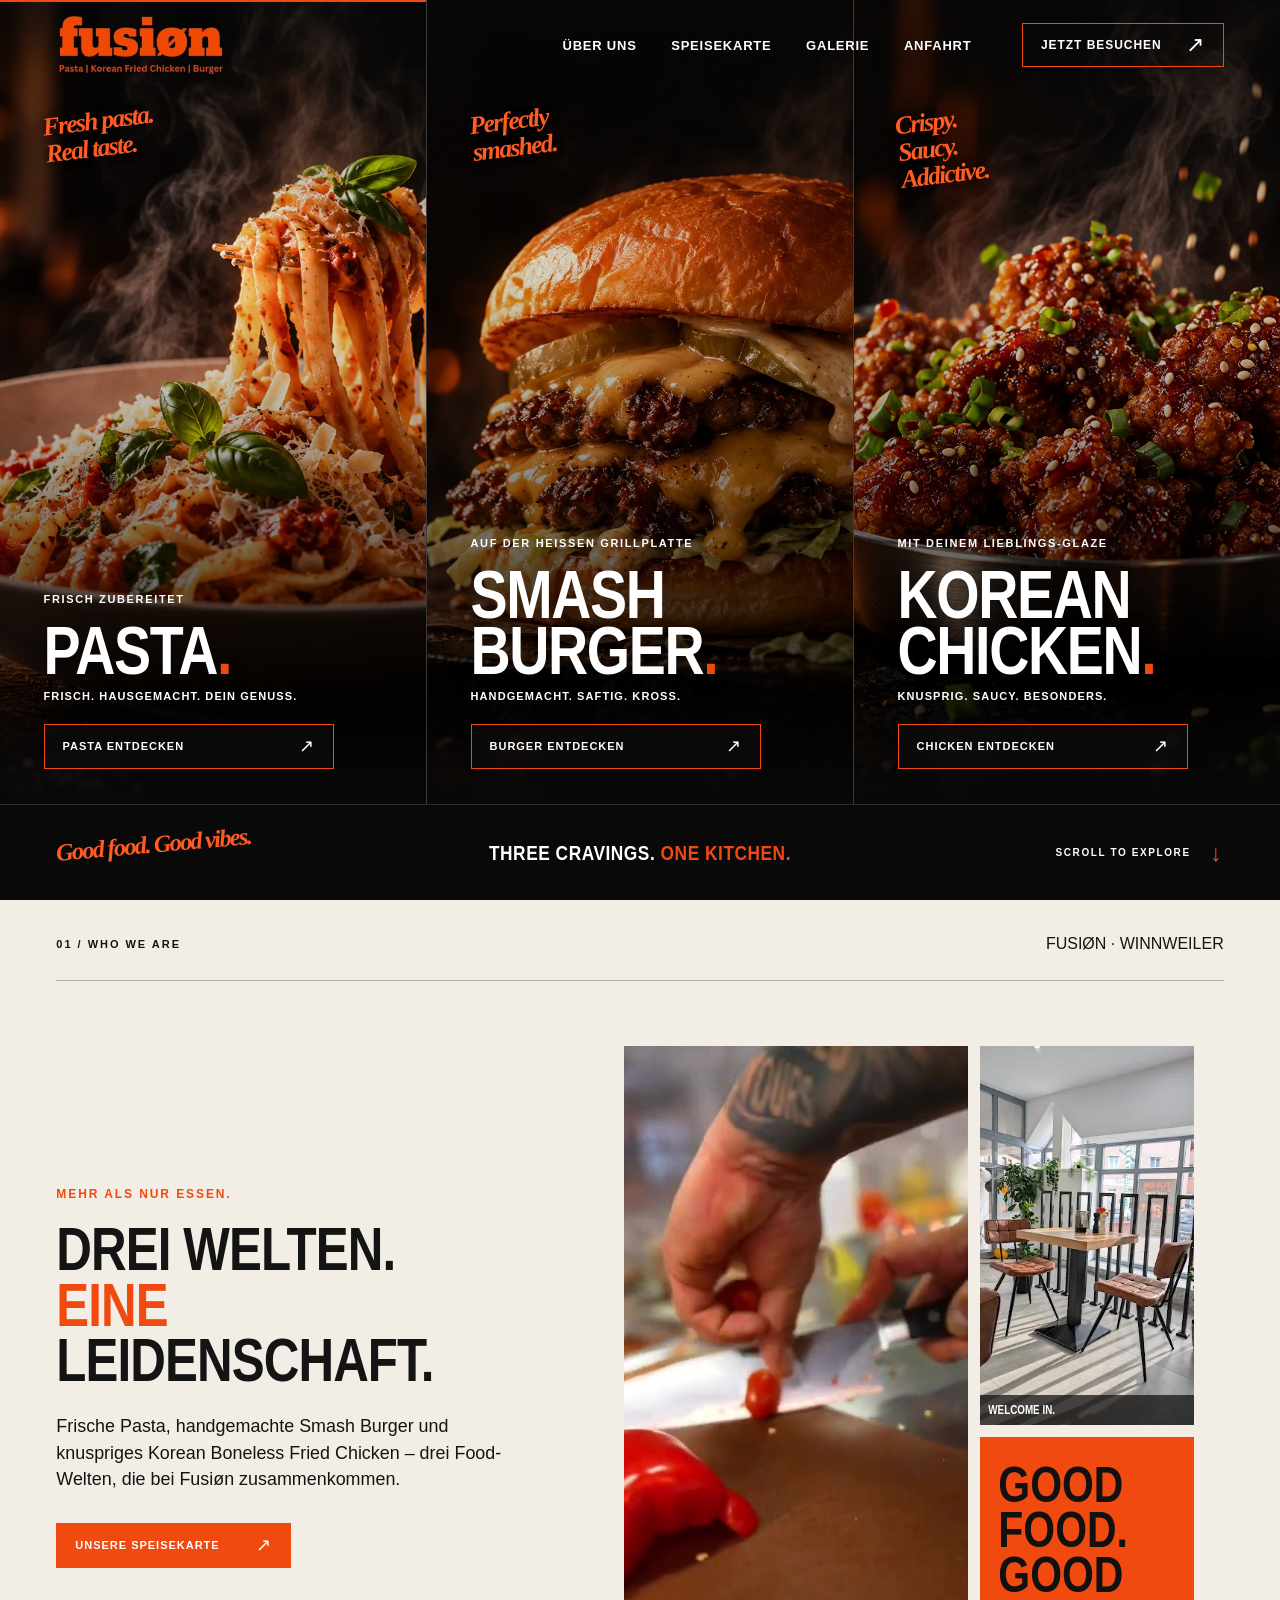
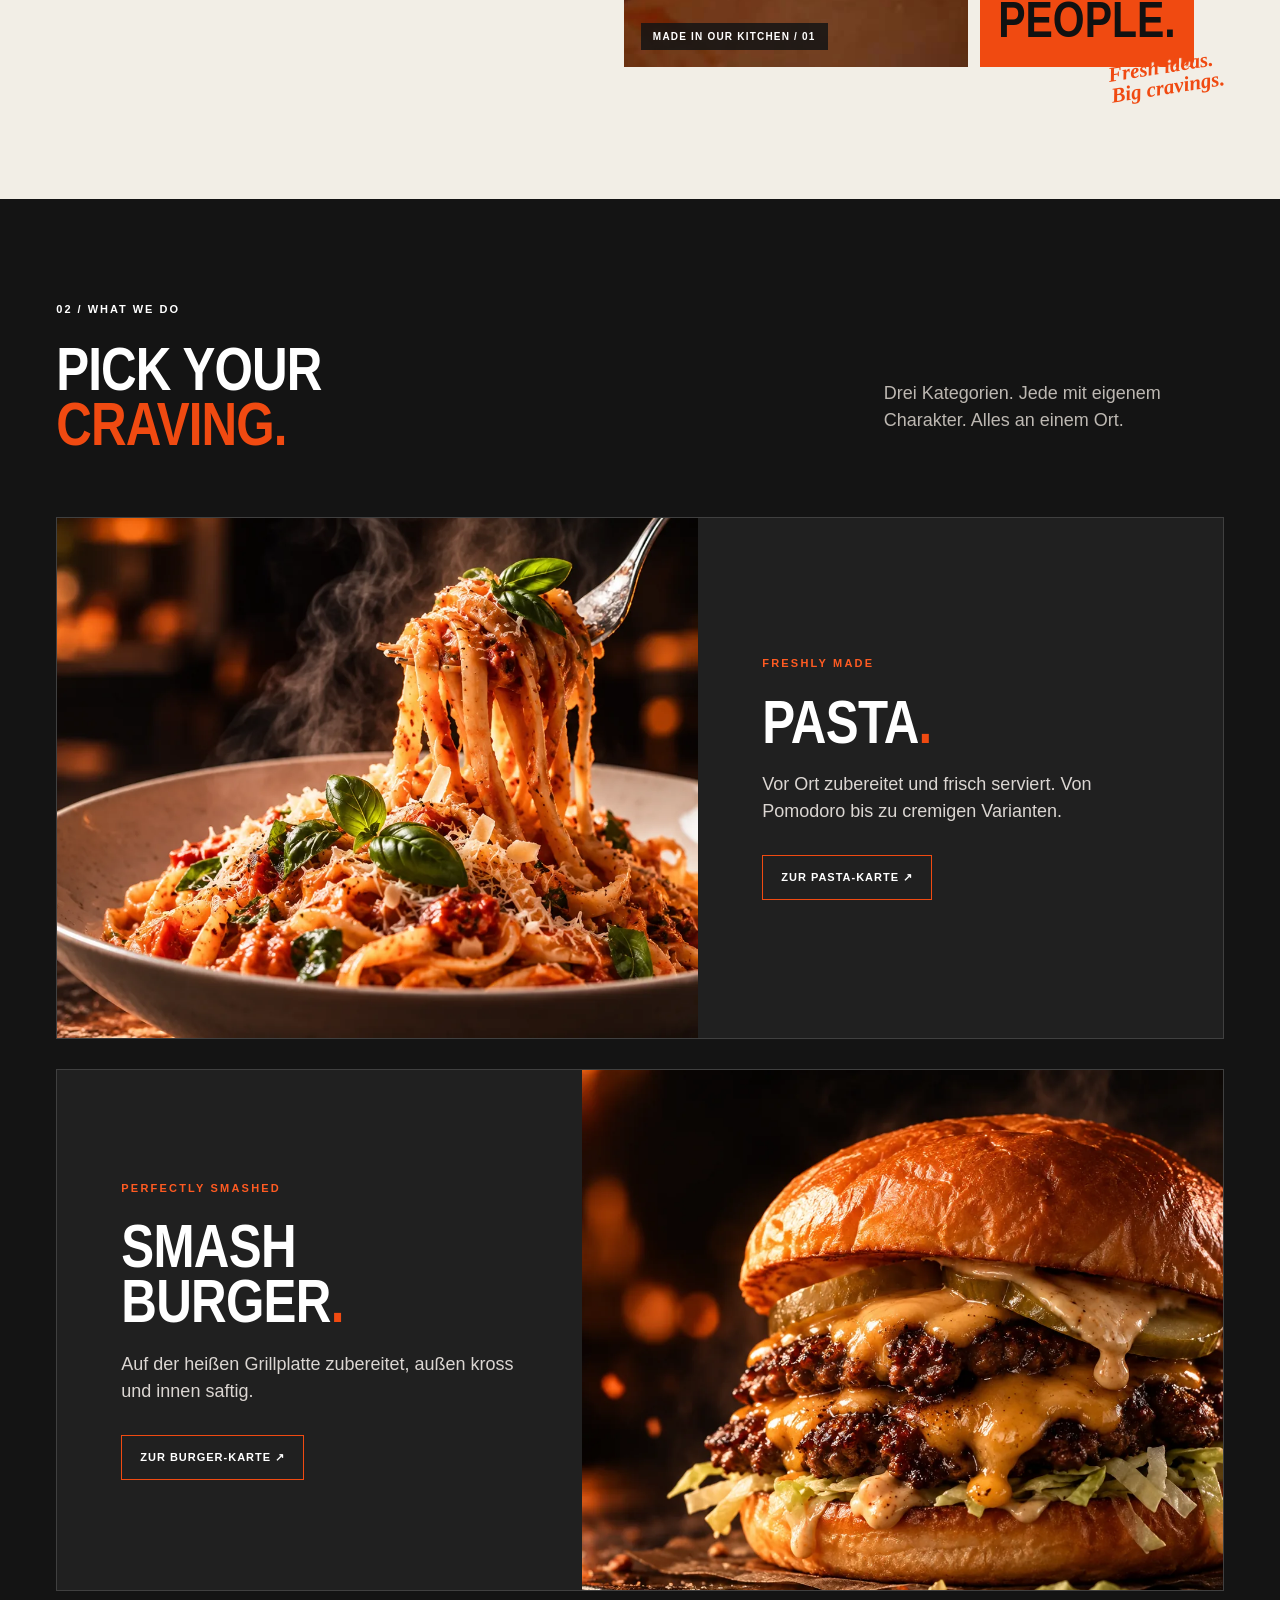
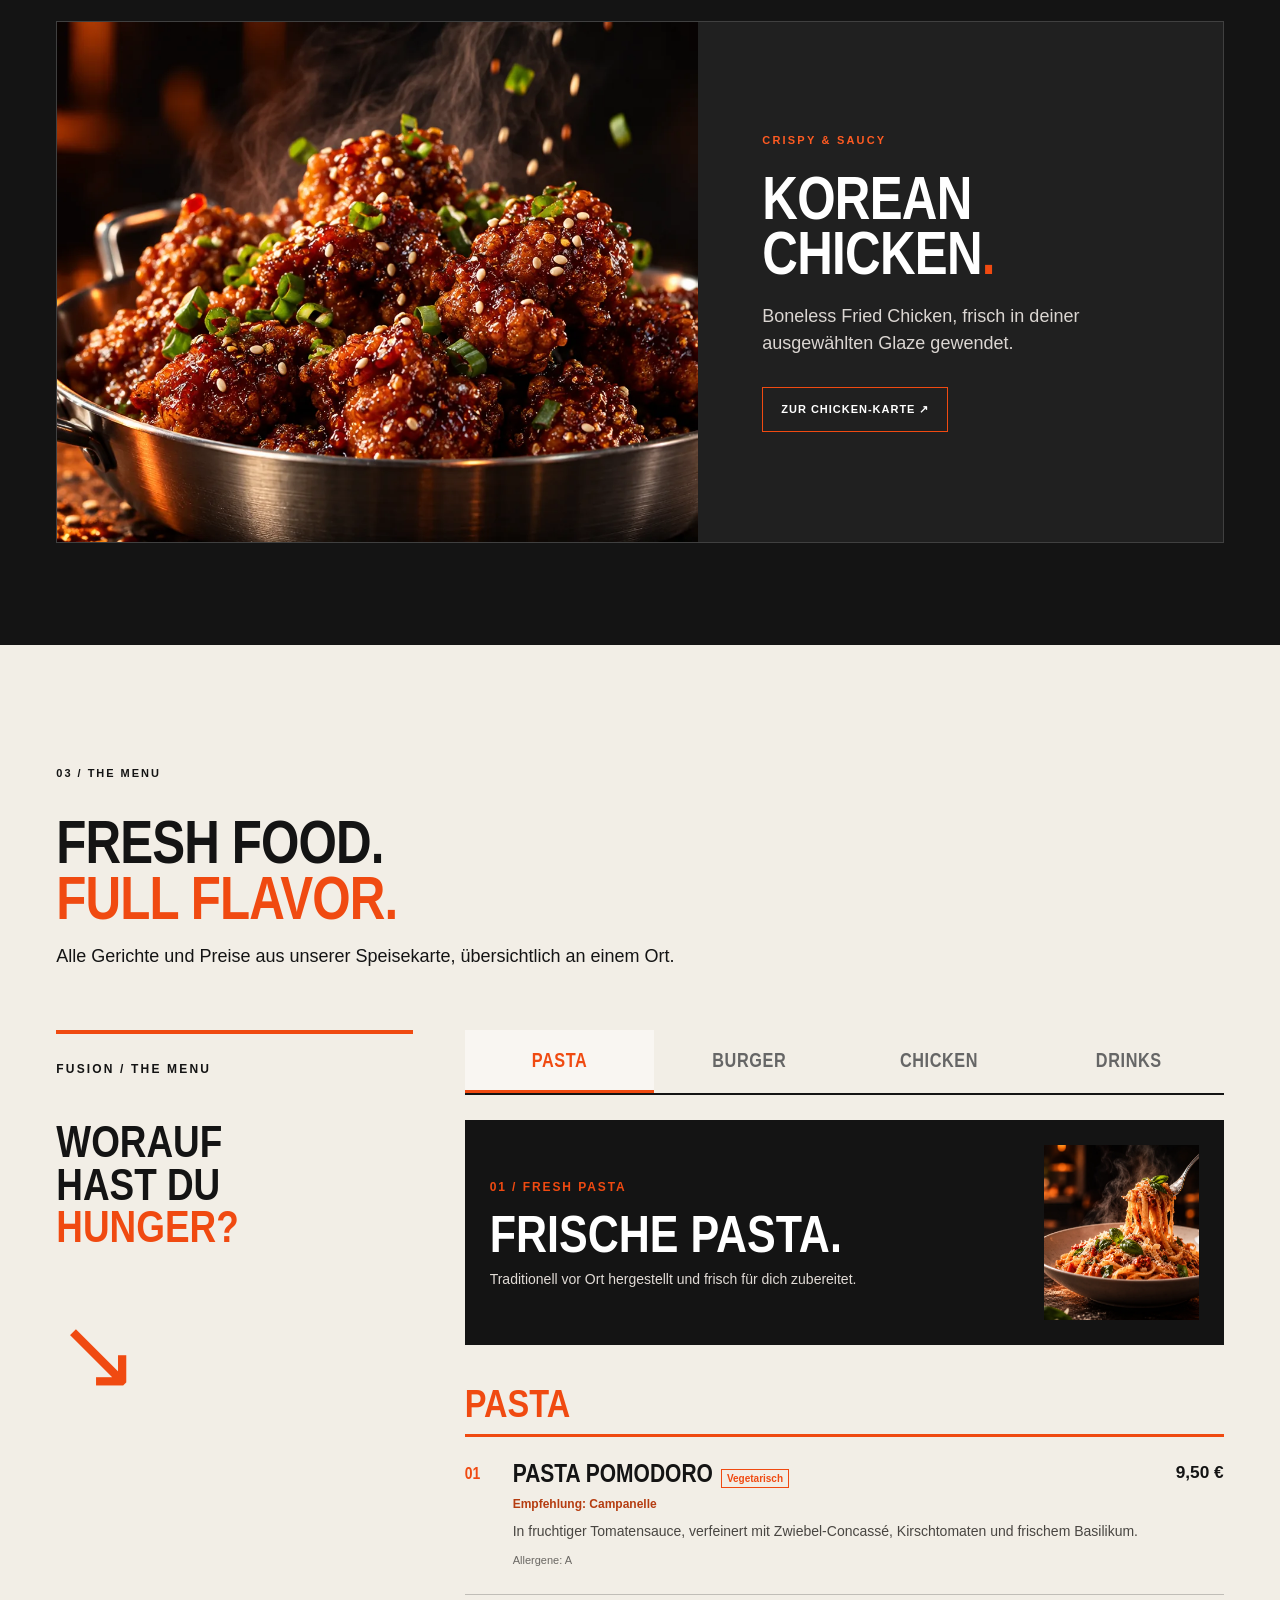
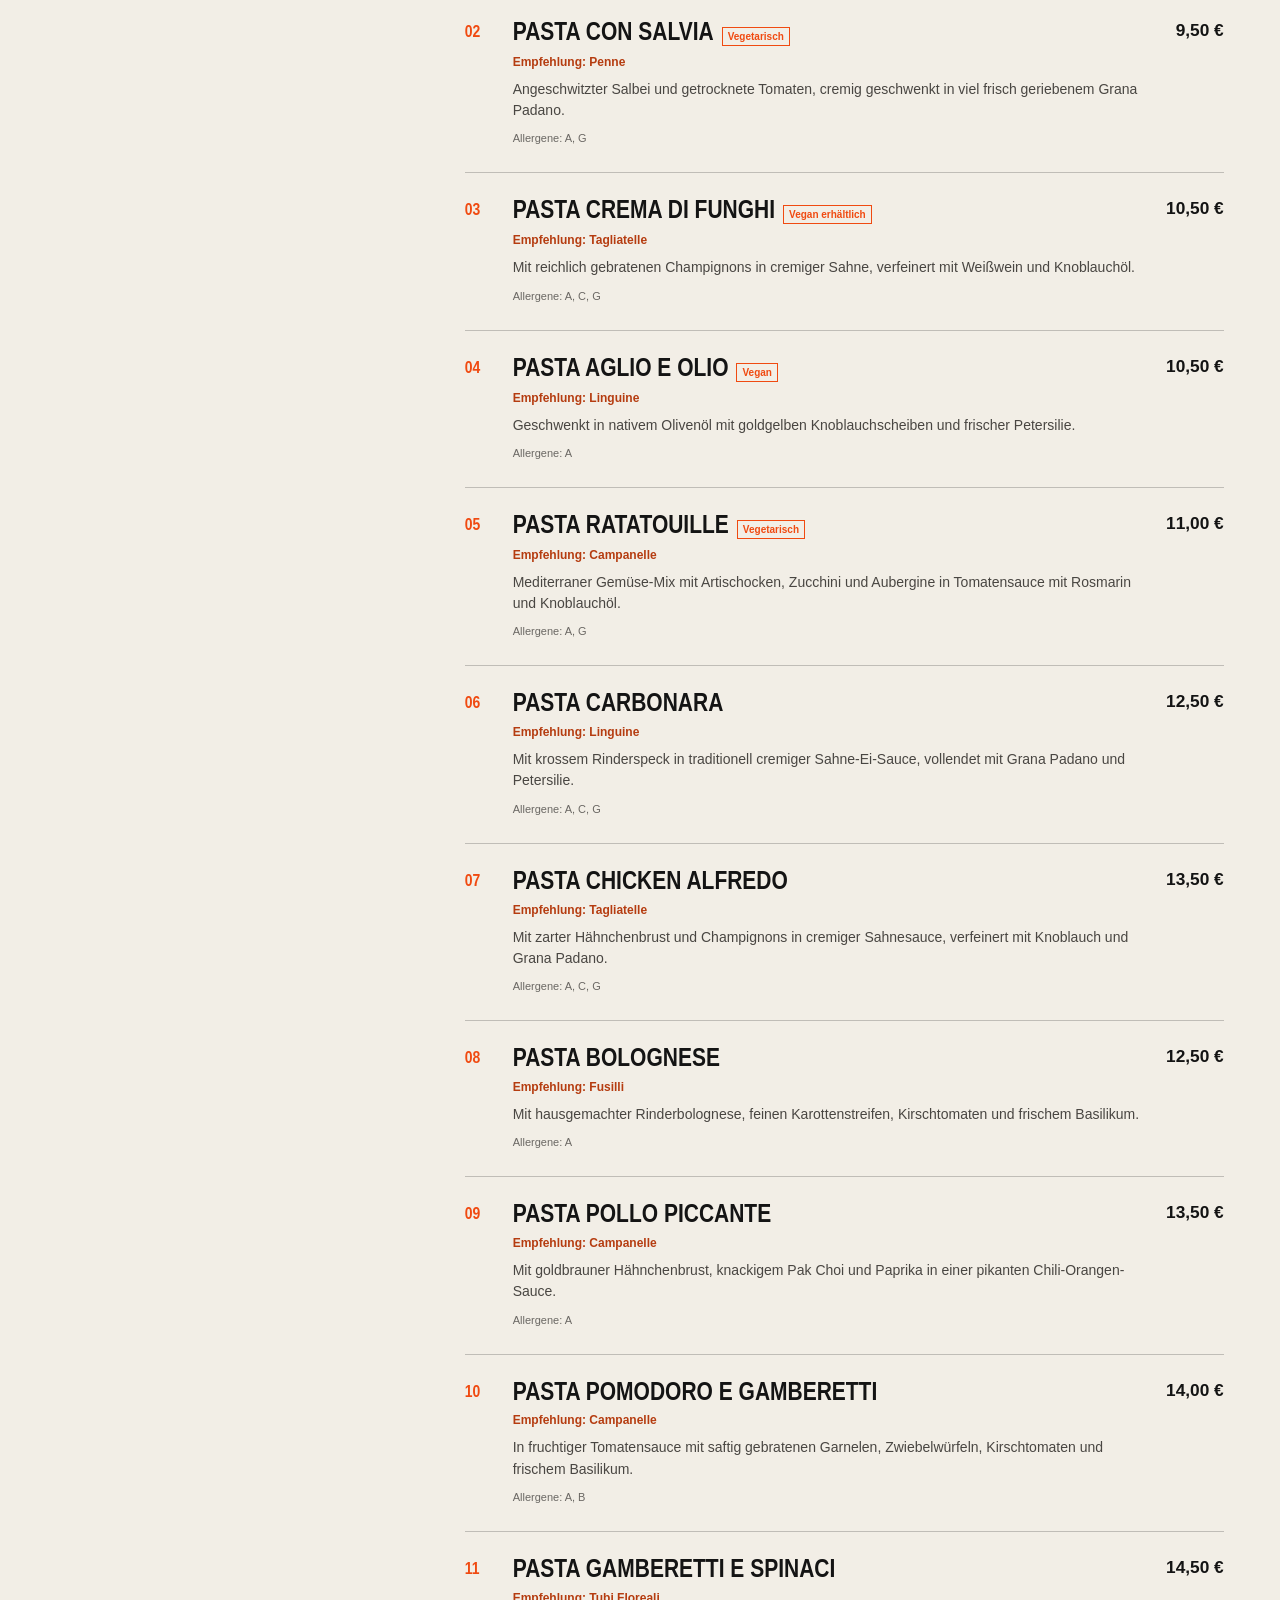
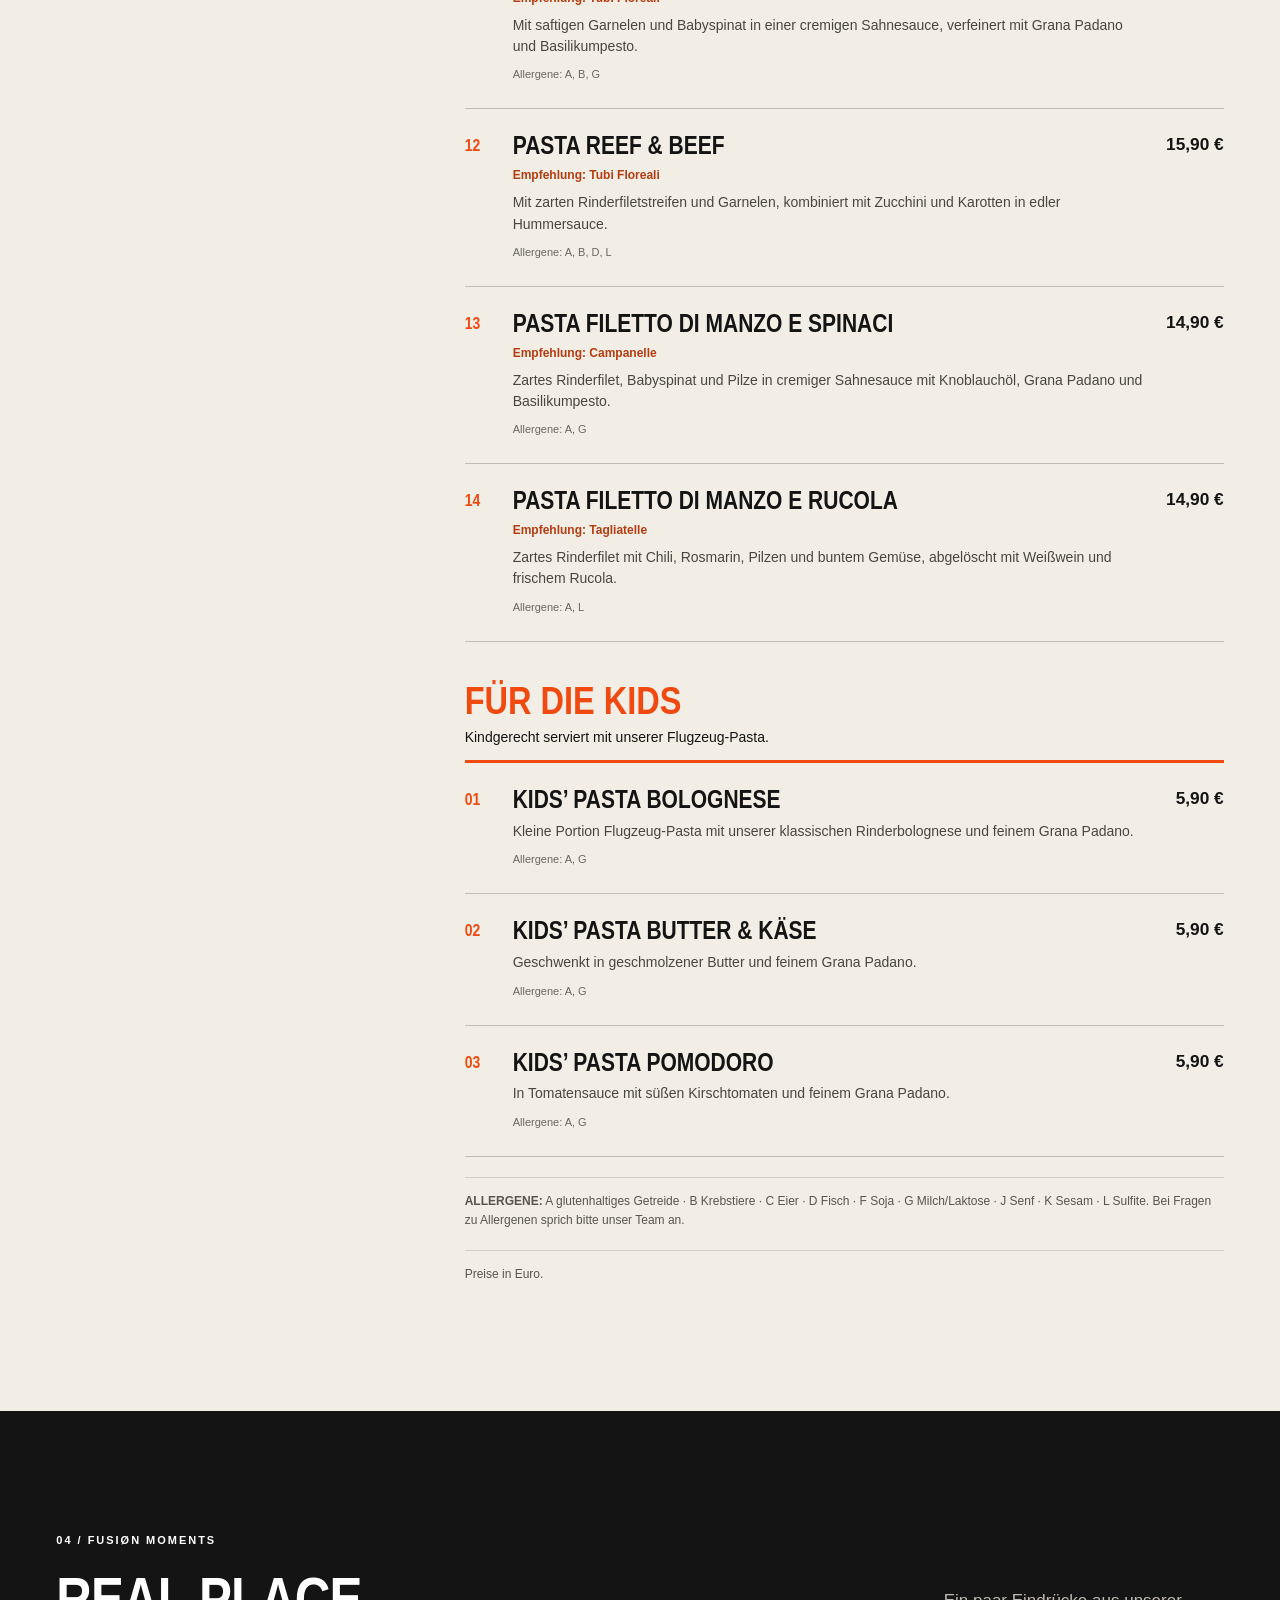
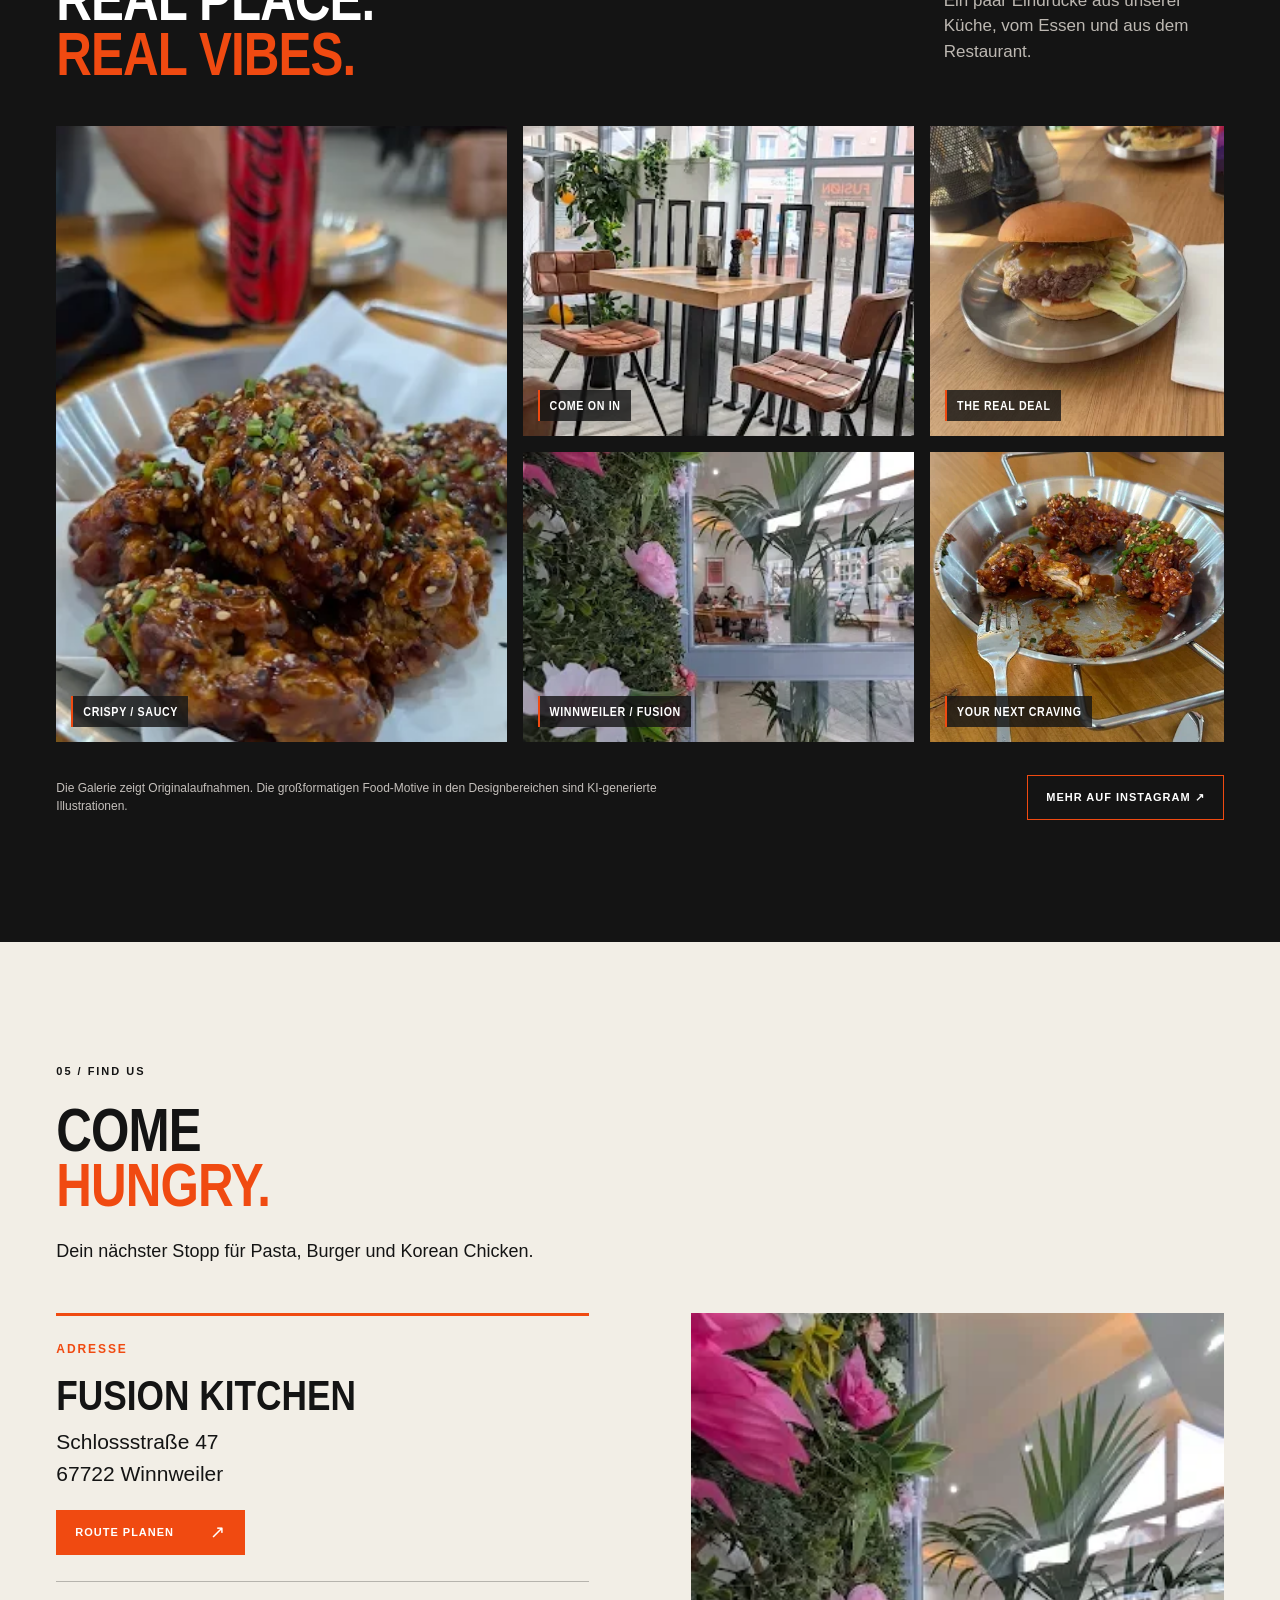
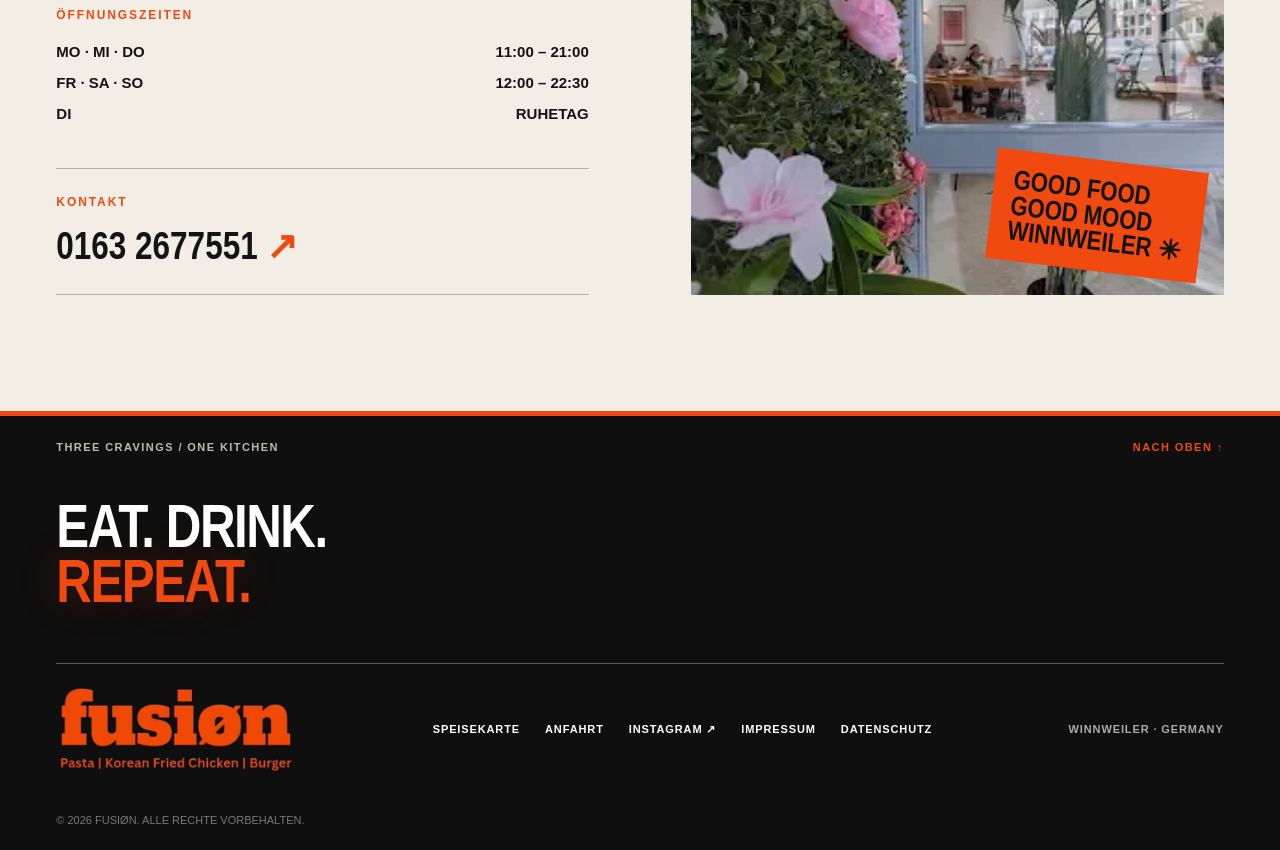
==== index.html @ e1ed8456 "Add files via upload" ====
<!doctype html>
<html lang="de">
<head>
  <meta charset="utf-8">
  <meta name="viewport" content="width=device-width, initial-scale=1, viewport-fit=cover">
  <meta name="theme-color" content="#141414">
  <meta name="description" content="Fusiøn Kitchen in Winnweiler: frische Pasta, handgemachte Smash Burger und Korean Boneless Fried Chicken. Speisekarte, Öffnungszeiten und Anfahrt entdecken.">
  <meta property="og:title" content="Fusiøn – Drei Food-Welten. Eine Küche.">
  <meta property="og:description" content="Pasta, Smash Burger und Korean Fried Chicken in Winnweiler. Entdecke unsere Speisekarte.">
  <meta property="og:type" content="website">
  <meta property="og:image" content="assets/images/social-preview.webp">
  <title>Fusiøn Winnweiler | Pasta · Smash Burger · Korean Fried Chicken</title>
  <link rel="icon" href="assets/images/fusion-logo.png" type="image/png">
  <link rel="preload" as="image" href="assets/images/pasta-hero.webp">
  <link rel="preload" as="image" href="assets/images/burger-hero.webp">
  <link rel="preload" as="image" href="assets/images/chicken-hero.webp">
  <meta name="fusion-build" content="mobile-2026-09-20-v3">
  <link rel="stylesheet" href="styles.css?v=mobile3">
  <link rel="stylesheet" href="responsive.css?v=mobile3">
  <script type="application/ld+json">
    {"@context":"https://schema.org","@type":"Restaurant","name":"Fusion Kitchen","description":"Pasta, Smash Burger und Korean Boneless Fried Chicken","address":{"@type":"PostalAddress","streetAddress":"Schlossstraße 47","postalCode":"67722","addressLocality":"Winnweiler","addressCountry":"DE"},"telephone":"+491632677551","servesCuisine":["Pasta","Burgers","Korean Fried Chicken"],"sameAs":["https://www.instagram.com/fusion_winnweiler/"],"openingHoursSpecification":[{"@type":"OpeningHoursSpecification","dayOfWeek":["Monday","Wednesday","Thursday"],"opens":"11:00","closes":"21:00"},{"@type":"OpeningHoursSpecification","dayOfWeek":["Friday","Saturday","Sunday"],"opens":"12:00","closes":"22:30"}],"hasMenu":"#speisekarte"}
  </script>
</head>
<body>
  <a class="skip-link" href="#hauptinhalt">Zum Inhalt springen</a>
  <div class="page-progress" aria-hidden="true"><span></span></div>

  <header class="site-header" id="top">
    <div class="header-inner">
      <a class="brand" href="#start" aria-label="Fusion Kitchen – zur Startseite"><img src="assets/images/fusion-logo.png" alt="fusion – Pasta, Korean Fried Chicken, Burger" width="210" height="76"></a>
      <nav class="desktop-nav" aria-label="Hauptnavigation">
        <a href="#ueber-uns">Über uns</a><a href="#speisekarte">Speisekarte</a><a href="#galerie">Galerie</a><a href="#anfahrt">Anfahrt</a>
      </nav>
      <a class="header-visit" href="#anfahrt">Jetzt besuchen <span aria-hidden="true">↗</span></a>
      <button class="mobile-menu-toggle" type="button" aria-label="Menü öffnen" aria-controls="mobile-nav" aria-expanded="false"><span></span><span></span></button>
    </div>
  </header>

  <nav id="mobile-nav" class="mobile-nav" aria-label="Mobile Navigation" aria-hidden="true">
    <span class="mobile-nav-kicker">FUSION / WINNWEILER</span>
    <a href="#ueber-uns"><span>01</span> Über uns <i aria-hidden="true">↗</i></a>
    <a href="#speisekarte"><span>02</span> Speisekarte <i aria-hidden="true">↗</i></a>
    <a href="#galerie"><span>03</span> Galerie <i aria-hidden="true">↗</i></a>
    <a href="#anfahrt"><span>04</span> Anfahrt <i aria-hidden="true">↗</i></a>
    <div class="mobile-nav-footer"><a href="tel:+491632677551">0163 2677551</a><a href="https://www.instagram.com/fusion_winnweiler/" rel="noopener noreferrer" target="_blank">Instagram ↗</a></div>
  </nav>

  <main id="hauptinhalt">
    <section class="hero" id="start" aria-label="Drei Food-Welten">
      <div class="hero-panels" id="hero-panels">
        <article class="food-panel pasta is-active" data-food="pasta" tabindex="0" aria-label="Pasta entdecken">
          <img class="panel-image" src="assets/images/pasta-hero.webp" alt="Inszenierte Pasta mit Basilikum" width="1086" height="1448" fetchpriority="high">
          <div class="panel-top"><span class="scribble">Fresh pasta.<br>Real taste.</span></div>
          <div class="panel-bottom"><span class="panel-eyebrow">Frisch zubereitet</span><h1>PASTA<span class="orange">.</span></h1><p>FRISCH. HAUSGEMACHT. DEIN GENUSS.</p><a class="outline-link panel-cta" href="#speisekarte" data-menu-jump="pasta">Pasta entdecken <span aria-hidden="true">↗</span></a></div>
        </article>
        <article class="food-panel burger" data-food="burger" tabindex="0" aria-label="Smash Burger entdecken">
          <img class="panel-image" src="assets/images/burger-hero.webp" alt="Inszenierter Smash Burger mit geschmolzenem Käse" width="1086" height="1448" fetchpriority="high">
          <div class="panel-top"><span class="scribble">Perfectly<br>smashed.</span></div>
          <div class="panel-bottom"><span class="panel-eyebrow">Auf der heißen Grillplatte</span><h2>SMASH<br>BURGER<span class="orange">.</span></h2><p>HANDGEMACHT. SAFTIG. KROSS.</p><a class="outline-link panel-cta" href="#speisekarte" data-menu-jump="burger">Burger entdecken <span aria-hidden="true">↗</span></a></div>
        </article>
        <article class="food-panel chicken" data-food="chicken" tabindex="0" aria-label="Korean Fried Chicken entdecken">
          <img class="panel-image" src="assets/images/chicken-hero.webp" alt="Inszeniertes glasiertes Korean Fried Chicken" width="1086" height="1448" fetchpriority="high">
          <div class="panel-top"><span class="scribble">Crispy.<br>Saucy.<br>Addictive.</span></div>
          <div class="panel-bottom"><span class="panel-eyebrow">Mit deinem Lieblings-Glaze</span><h2>KOREAN<br>CHICKEN<span class="orange">.</span></h2><p>KNUSPRIG. SAUCY. BESONDERS.</p><a class="outline-link panel-cta" href="#speisekarte" data-menu-jump="chicken">Chicken entdecken <span aria-hidden="true">↗</span></a></div>
        </article>
      </div>
      <div class="hero-signoff"><span class="handwritten">Good food. Good vibes.</span><p>THREE CRAVINGS. <strong>ONE KITCHEN.</strong></p><a href="#ueber-uns" class="scroll-cue">SCROLL TO EXPLORE <span aria-hidden="true">↓</span></a></div>
    </section>

    <section class="intro cream-section" id="ueber-uns">
      <div class="intro-kicker reveal"><span class="section-index"><span class="section-number">01 / </span>WHO WE ARE</span><span class="cross-symbol" aria-hidden="true"></span><span>FUSIØN · WINNWEILER</span></div>
      <div class="intro-main"><div class="intro-copy reveal"><p class="micro-label orange-text">MEHR ALS NUR ESSEN.</p><h2 class="display-title">DREI WELTEN.<br><em>EINE</em><br>LEIDENSCHAFT.</h2><p class="intro-desc">Frische Pasta, handgemachte Smash Burger und knuspriges Korean Boneless Fried Chicken – drei Food-Welten, die bei Fusiøn zusammenkommen.</p><a href="#speisekarte" class="solid-link">Unsere Speisekarte <span aria-hidden="true">↗</span></a></div>
        <div class="intro-collage reveal"><div class="collage-main"><video class="kitchen-video" muted loop playsinline preload="none" poster="assets/images/pasta-kitchen-poster.jpg" aria-label="Video: Pasta wird in der Fusion-Küche zubereitet"><source src="assets/video/pasta-kitchen.mp4" type="video/mp4"></video><span class="image-label">MADE IN OUR KITCHEN<span class="section-number"> / 01</span></span></div><figure class="collage-small"><img src="assets/images/restaurant-interior.webp" loading="lazy" alt="Echter Blick in den Gastraum von Fusion Kitchen" width="287" height="510"><figcaption>WELCOME IN.</figcaption></figure><div class="orange-note">GOOD<br>FOOD.<br>GOOD<br>PEOPLE.</div><span class="collage-scribble">Fresh ideas.<br>Big cravings.</span></div>
      </div>
    </section>

    <section class="worlds dark-section" id="food-welten">
      <div class="section-head reveal"><span class="section-index"><span class="section-number">02 / </span>WHAT WE DO</span><h2 class="display-title">PICK YOUR<br><span class="orange-text">CRAVING.</span></h2><p>Drei Kategorien. Jede mit eigenem Charakter. Alles an einem Ort.</p></div>
      <div class="world-stack">
        <article class="world-card world-pasta reveal"><div class="world-image"><img src="assets/images/pasta-hero.webp" loading="lazy" alt="Food-Inszenierung Pasta" width="1086" height="1448"></div><div class="world-text"><span> FRESHLY MADE</span><h3>PASTA<span>.</span></h3><p>Vor Ort zubereitet und frisch serviert. Von Pomodoro bis zu cremigen Varianten.</p><a class="outline-link" href="#speisekarte" data-menu-jump="pasta">Zur Pasta-Karte ↗</a></div></article>
        <article class="world-card world-burger reveal"><div class="world-image"><img src="assets/images/burger-hero.webp" loading="lazy" alt="Food-Inszenierung Smash Burger" width="1086" height="1448"></div><div class="world-text"><span>PERFECTLY SMASHED</span><h3>SMASH<br>BURGER<span>.</span></h3><p>Auf der heißen Grillplatte zubereitet, außen kross und innen saftig.</p><a class="outline-link" href="#speisekarte" data-menu-jump="burger">Zur Burger-Karte ↗</a></div></article>
        <article class="world-card world-chicken reveal"><div class="world-image"><img src="assets/images/chicken-hero.webp" loading="lazy" alt="Food-Inszenierung Korean Fried Chicken" width="1086" height="1448"></div><div class="world-text"><span>CRISPY & SAUCY</span><h3>KOREAN<br>CHICKEN<span>.</span></h3><p>Boneless Fried Chicken, frisch in deiner ausgewählten Glaze gewendet.</p><a class="outline-link" href="#speisekarte" data-menu-jump="chicken">Zur Chicken-Karte ↗</a></div></article>
      </div>
    </section>

    <section class="menu-section" id="speisekarte" aria-labelledby="menu-heading">
      <div class="menu-heading reveal"><span class="section-index"><span class="section-number">03 / </span>THE MENU</span><h2 class="display-title" id="menu-heading">FRESH FOOD.<br><span class="orange-text">FULL FLAVOR.</span></h2><p>Alle Gerichte und Preise aus unserer Speisekarte, übersichtlich an einem Ort.</p></div>
      <div class="menu-layout"><aside class="menu-aside"><span class="menu-aside-top">FUSION / THE MENU</span><strong>WORAUF<br>HAST DU<br><span>HUNGER?</span></strong><p></p><div class="menu-side-decor" aria-hidden="true">↘</div></aside>
        <div class="menu-content"><div class="menu-tabs" role="tablist" aria-label="Speisekarten-Kategorien">
          <button type="button" id="tab-pasta" class="menu-tab is-selected" role="tab" aria-selected="true" aria-controls="menu-results" data-category="pasta">Pasta</button>
          <button type="button" id="tab-burger" class="menu-tab" role="tab" aria-selected="false" aria-controls="menu-results" data-category="burger" tabindex="-1">Burger</button>
          <button type="button" id="tab-chicken" class="menu-tab" role="tab" aria-selected="false" aria-controls="menu-results" data-category="chicken" tabindex="-1">Chicken</button>
          <button type="button" id="tab-drinks" class="menu-tab" role="tab" aria-selected="false" aria-controls="menu-results" data-category="drinks" tabindex="-1">Drinks</button>
        </div><div class="menu-swipe-controls" aria-label="Speisekategorie wechseln"><button class="menu-prev" type="button" aria-label="Vorherige Speisekategorie" disabled>←</button><div><span class="menu-swipe-status" aria-live="polite" aria-atomic="true">Pasta · 1 / 4</span><span class="menu-swipe-hint">Nach links oder rechts wischen</span></div><button class="menu-next" type="button" aria-label="Nächste Speisekategorie">→</button></div><div id="menu-results" class="menu-results" role="tabpanel" aria-labelledby="tab-pasta" tabindex="0"><!-- menu.js renders verified menu items --></div><p class="menu-footnote"><strong>ALLERGENE:</strong> A glutenhaltiges Getreide · B Krebstiere · C Eier · D Fisch · F Soja · G Milch/Laktose · J Senf · K Sesam · L Sulfite. Bei Fragen zu Allergenen sprich bitte unser Team an.</p><p class="menu-footnote">Preise in Euro.</p></div>
      </div>
    </section>

    <section class="gallery-section dark-section" id="galerie"><div class="gallery-head reveal"><div><span class="section-index"><span class="section-number">04 / </span>FUSIØN MOMENTS</span><h2 class="display-title">REAL PLACE.<br><span class="orange-text">REAL VIBES.</span></h2></div><p>Ein paar Eindrücke aus unserer Küche, vom Essen und aus dem Restaurant.</p></div>
      <div class="gallery-grid"><figure class="gallery-item g-one reveal"><img src="assets/images/chicken-real.webp" loading="lazy" alt="Echtes Korean Fried Chicken bei Fusion Kitchen" width="287" height="510"><figcaption>CRISPY / SAUCY</figcaption></figure><figure class="gallery-item g-two reveal"><img src="assets/images/restaurant-interior.webp" loading="lazy" alt="Innenraum mit Tischen und Stühlen bei Fusion Kitchen" width="287" height="510"><figcaption>COME ON IN</figcaption></figure><figure class="gallery-item g-three reveal"><img src="assets/images/burger-real.webp" loading="lazy" alt="Echter Smash Burger bei Fusion Kitchen" width="287" height="510"><figcaption>THE REAL DEAL</figcaption></figure><figure class="gallery-item g-four reveal"><img src="assets/images/restaurant-entrance.webp" loading="lazy" alt="Blumendekoration und Blick in das Restaurant" width="287" height="510"><figcaption>WINNWEILER / FUSION</figcaption></figure><figure class="gallery-item g-five reveal"><img src="assets/images/chicken-pan-real.webp" loading="lazy" alt="Korean Chicken in einer Metallpfanne" width="440" height="510"><figcaption>YOUR NEXT CRAVING</figcaption></figure></div>
      <div class="gallery-footer"><p>Die Galerie zeigt Originalaufnahmen. Die großformatigen Food-Motive in den Designbereichen sind KI-generierte Illustrationen.</p><a href="https://www.instagram.com/fusion_winnweiler/" target="_blank" rel="noopener noreferrer" class="outline-link">Mehr auf Instagram ↗</a></div>
    </section>

    <section class="visit-section cream-section" id="anfahrt"><div class="visit-top reveal"><span class="section-index"><span class="section-number">05 / </span>FIND US</span><h2 class="display-title">COME<br><em>HUNGRY.</em></h2><p>Dein nächster Stopp für Pasta, Burger und Korean Chicken.</p></div><div class="visit-grid"><div class="visit-info reveal"><div class="visit-block"><span>ADRESSE</span><h3>FUSION KITCHEN</h3><address>Schlossstraße 47<br>67722 Winnweiler</address><a class="solid-link" href="https://www.google.com/maps/search/?api=1&query=Schlossstra%C3%9Fe+47%2C+67722+Winnweiler" target="_blank" rel="noopener noreferrer">Route planen <span aria-hidden="true">↗</span></a></div><div class="visit-block"><span>ÖFFNUNGSZEITEN</span><dl class="hours"><div><dt>MO · MI · DO</dt><dd>11:00 – 21:00</dd></div><div><dt>FR · SA · SO</dt><dd>12:00 – 22:30</dd></div><div><dt>DI</dt><dd>RUHETAG</dd></div></dl><small></small></div><div class="visit-block"><span>KONTAKT</span><a class="phone-link" href="tel:+491632677551">0163 2677551 <span aria-hidden="true">↗</span></a></div></div><div class="visit-photo reveal"><img src="assets/images/restaurant-entrance.webp" loading="lazy" alt="Eingang und Blumenbereich von Fusion Kitchen in Winnweiler" width="287" height="510"><div class="visit-stamp">GOOD FOOD<br>GOOD MOOD<br>WINNWEILER ✳</div></div></div></section>
  </main>

  <footer class="site-footer"><div class="footer-inner"><div class="footer-top"><span>THREE CRAVINGS / ONE KITCHEN</span><a href="#start">NACH OBEN ↑</a></div><p class="footer-mega">EAT. DRINK.<br><span>REPEAT.</span></p><div class="footer-bottom"><a class="footer-logo" href="#start"><img src="assets/images/fusion-logo.png" alt="fusion – Pasta, Korean Fried Chicken, Burger" width="245" height="89"></a><div class="footer-links"><a href="#speisekarte">Speisekarte</a><a href="#anfahrt">Anfahrt</a><a href="https://www.instagram.com/fusion_winnweiler/" target="_blank" rel="noopener noreferrer">Instagram ↗</a><a href="impressum.html">Impressum</a><a href="datenschutz.html">Datenschutz</a></div><span class="footer-location">WINNWEILER · GERMANY</span></div><p class="footer-legal-note">© <span id="current-year"></span> FUSIØN. ALLE RECHTE VORBEHALTEN.</span></p></div></footer>
  <noscript><p class="noscript-warning">Für die interaktive Speisekarte wird JavaScript benötigt. Alle Informationen erhalten Sie telefonisch unter 0163 2677551.</p></noscript>
  <script src="menu.js?v=mobile3" defer></script><script src="script.js?v=mobile3" defer></script>
</body>
</html>
---- styles.css ----
/* FUSION IN MOTION — self-contained, no trackers, no remotely hosted fonts */
:root{--black:#141414;--dark:#1c1c1c;--surface:#242321;--orange:#f04a11;--orange2:#ff5b22;--cream:#f2eee6;--white:#fff;--muted:#bdb8b2;--display:Impact,"Arial Narrow","Liberation Sans Narrow","Nimbus Sans Narrow",sans-serif;--body:Arial,Helvetica,"Liberation Sans",sans-serif;--page:clamp(20px,4.4vw,86px);--header-h:90px}
*,*::before,*::after{box-sizing:border-box}html{scroll-behavior:smooth;scroll-padding-top:85px}body{margin:0;background:var(--black);color:var(--white);font:16px/1.5 var(--body);-webkit-font-smoothing:antialiased;overflow-x:hidden}body.nav-open{overflow:hidden}img,video{display:block;max-width:100%}a{color:inherit;text-decoration:none}button{font:inherit}button,a{-webkit-tap-highlight-color:transparent}a:focus-visible,button:focus-visible,[tabindex]:focus-visible{outline:3px solid var(--orange2);outline-offset:4px}.skip-link{position:fixed;z-index:999;left:15px;top:-70px;background:var(--cream);color:var(--black);padding:12px 20px}.skip-link:focus{top:10px}.orange,.orange-text{color:var(--orange)}.micro-label{font:700 12px/1.2 var(--body);letter-spacing:.16em}.section-index{font:800 11px/1.3 var(--body);letter-spacing:.18em}.display-title{font:900 clamp(60px,7.8vw,132px)/.88 var(--display);letter-spacing:-.015em;margin:20px 0 26px}.display-title em{font-style:normal;color:var(--orange)}.cream-section{background:var(--cream);color:var(--black)}.dark-section{background:var(--black);color:var(--white)}.outline-link,.solid-link{display:inline-flex;align-items:center;justify-content:space-between;gap:36px;text-transform:uppercase;letter-spacing:.09em;font:800 11px/1.2 var(--body);min-height:45px;padding:14px 18px;border:1px solid var(--orange);transition:background .25s,color .25s,transform .25s}.outline-link:hover{background:var(--orange);color:white;transform:translateY(-2px)}.solid-link{background:var(--orange);color:white}.solid-link:hover{background:var(--black);color:white;transform:translateY(-2px)}.outline-link span,.solid-link span{font-size:18px;font-weight:400;line-height:.6}.page-progress{position:fixed;top:0;left:0;width:100%;height:2px;z-index:150;background:transparent;pointer-events:none}.page-progress>span{display:block;background:var(--orange);height:100%;width:0;transform-origin:left}
/* HEADER */
.site-header{position:absolute;top:0;left:0;width:100%;z-index:100;transition:background .3s,box-shadow .3s}.site-header.is-scrolled{position:fixed;background:rgba(18,18,18,.94);box-shadow:0 5px 32px #0008;backdrop-filter:blur(20px)}.header-inner{max-width:1900px;min-height:var(--header-h);margin:auto;padding:9px var(--page);display:flex;align-items:center;gap:30px;justify-content:space-between}.brand{display:block;width:170px;flex-shrink:0}.brand img{width:100%;height:auto}.desktop-nav{display:flex;align-items:center;gap:clamp(18px,2.7vw,48px);margin-left:auto}.desktop-nav a{font:800 12px var(--display);letter-spacing:.075em;text-transform:uppercase;transition:color .2s}.desktop-nav a:hover,.desktop-nav a[aria-current="location"]{color:var(--orange2)}.header-visit{margin-left:clamp(8px,1.6vw,24px);display:inline-flex;align-items:center;gap:24px;border:1px solid var(--orange);padding:12px 18px;font:800 12px var(--display);letter-spacing:.08em;text-transform:uppercase;transition:background .25s}.header-visit:hover{background:var(--orange)}.header-visit span{font:22px/0.8 Arial}.mobile-menu-toggle,.mobile-nav{display:none}
/* HERO */
.hero{background:#090909;position:relative;min-height:720px;min-height:100svh;display:flex;flex-direction:column;isolation:isolate}.hero-panels{height:max(625px,calc(100svh - 95px));min-height:625px;display:flex;width:100%;overflow:hidden;border-bottom:1px solid #ffffff26}.food-panel{flex:1;min-width:0;position:relative;isolation:isolate;display:flex;flex-direction:column;justify-content:space-between;overflow:hidden;padding:calc(var(--header-h) + 18px) clamp(17px,3.4vw,65px) 35px;transition:flex .72s cubic-bezier(.2,.7,.1,1);border-right:1px solid #fff3;outline-offset:-3px}.food-panel:last-child{border-right:0}.food-panel::after{content:"";pointer-events:none;position:absolute;inset:0;z-index:-1;background:linear-gradient(180deg,#08080899 0%,transparent 32%,#00000020 44%,#000000c9 86%,#080808 100%)}.food-panel::before{content:"";position:absolute;inset:0;border-top:2px solid transparent;pointer-events:none;transition:border-color .35s}.food-panel:hover::before,.food-panel.is-active::before{border-color:var(--orange)}.panel-image{position:absolute;z-index:-2;inset:0;width:100%;height:100%;object-fit:cover;object-position:center center;transform:scale(1.045);filter:brightness(.85);transition:transform 1.1s cubic-bezier(.2,.65,.2,1),filter .6s}.food-panel.is-active .panel-image,.food-panel:hover .panel-image{transform:scale(1.11);filter:brightness(.96)}@media (hover:hover) and (min-width:850px){.hero-panels:has(.food-panel:hover) .food-panel:not(:hover){flex:.73}.hero-panels:has(.food-panel:hover) .food-panel:hover{flex:1.54}.hero-panels:has(.food-panel:hover) .food-panel:not(:hover) .panel-image{filter:brightness(.67)}}.panel-top{display:flex;justify-content:space-between;align-items:flex-start;gap:8px}.scribble{color:var(--orange2);font:bold italic clamp(18px,2vw,31px)/1.05 Georgia,serif;letter-spacing:-.065em;transform:rotate(-7deg);display:inline-block;text-shadow:0 1px 9px #000b}.panel-number{font:900 13px var(--body);opacity:.95;padding-top:8px}.panel-number span{color:var(--orange)}.panel-bottom{min-width:0;position:relative;z-index:2}.panel-eyebrow{font:800 11px var(--body);letter-spacing:.15em;text-transform:uppercase}.panel-bottom h1,.panel-bottom h2{font:900 clamp(60px,7.2vw,130px)/.82 var(--display);letter-spacing:-.02em;margin:12px 0 10px;text-shadow:0 4px 20px #0006;white-space:nowrap}.panel-bottom h2{font-size:clamp(50px,6.5vw,116px)}.food-panel.chicken h2{font-size:clamp(44px,5.55vw,105px)}.panel-bottom>p{margin:0 0 20px;max-width:330px;font-size:11px;letter-spacing:.1em;font-weight:800}.panel-cta{width:min(100%,290px);background:#1010107b;backdrop-filter:blur(5px);white-space:nowrap}.hero-signoff{flex:1;min-height:95px;display:grid;grid-template-columns:1fr 1fr 1fr;align-items:center;padding:13px var(--page);gap:20px}.handwritten{font:bold italic clamp(17px,1.9vw,27px) Georgia,serif;letter-spacing:-.07em;color:var(--orange2);transform:rotate(-5deg);transform-origin:left;display:inline-block;white-space:nowrap}.hero-signoff p{text-align:center;font:900 clamp(14px,1.65vw,25px)/1 var(--display);letter-spacing:.025em;margin:0}.hero-signoff p strong{color:var(--orange);font:inherit}.scroll-cue{font:700 10px var(--body);letter-spacing:.16em;text-align:right}.scroll-cue span{font-size:24px;vertical-align:middle;margin-left:15px;color:var(--orange)}
/* INTRO */
.intro{padding:32px var(--page) clamp(65px,8vw,140px)}.intro-kicker{display:flex;gap:15px;align-items:center;justify-content:space-between;padding-bottom:24px;border-bottom:1px solid #1616164d}.cross-symbol{font-size:32px;color:var(--orange)}.intro-main{display:grid;grid-template-columns:.9fr 1.1fr;gap:clamp(30px,6vw,115px);padding-top:65px;align-items:center}.intro-copy .display-title{font-size:clamp(54px,4.7vw,88px);max-width:670px}.intro-desc{max-width:445px;font-size:clamp(16px,1.4vw,20px);line-height:1.48;margin:0 0 30px}.intro-collage{position:relative;min-height:590px;display:grid;grid-template-columns:1.35fr .65fr;grid-template-rows:1fr 0.52fr;gap:12px;padding:0 30px 30px 0}.collage-main{grid-row:1 / 3;overflow:hidden;position:relative;background:#292929;min-height:560px}.collage-main video{width:100%;height:100%;position:absolute;inset:0;object-fit:cover;object-position:center}.image-label{position:absolute;left:17px;bottom:17px;background:#141414da;color:white;padding:8px 12px;font:800 10px var(--body);letter-spacing:.12em}.collage-small{margin:0;position:relative;overflow:hidden;min-height:300px}.collage-small img{width:100%;height:100%;object-fit:cover}.collage-small figcaption{position:absolute;left:0;bottom:0;right:0;background:#141414bf;color:white;padding:8px;font:800 12px var(--display)}.orange-note{background:var(--orange);color:#111;font:900 clamp(27px,3.9vw,63px)/.9 var(--display);padding:25px 18px}.collage-scribble{position:absolute;right:0;bottom:0;transform:rotate(-9deg);color:var(--orange);font:bold italic 21px/.98 Georgia,serif;text-shadow:2px 2px 1px var(--cream)}
/* WORLD SHOWCASE */
.worlds{padding:clamp(75px,8vw,140px) var(--page)}.section-head{display:grid;grid-template-columns:1.3fr .7fr;align-items:end;gap:20px;margin-bottom:65px}.section-head .section-index{grid-column:1/-1}.section-head .display-title{margin:5px 0 0}.section-head>p{max-width:340px;justify-self:end;font-size:18px;color:var(--muted)}.world-stack{display:grid;gap:30px}.world-card{position:relative;min-height:510px;overflow:hidden;display:grid;grid-template-columns:1.1fr .9fr;background:#202020;border:1px solid #ffffff25}.world-card:nth-child(even){grid-template-columns:.9fr 1.1fr}.world-card:nth-child(even) .world-image{order:2}.world-image{height:520px;overflow:hidden}.world-image img{width:100%;height:100%;object-fit:cover;object-position:center 45%;transition:transform 1.1s}.world-card:hover .world-image img{transform:scale(1.06)}.world-text{padding:clamp(35px,5vw,100px);display:flex;flex-direction:column;align-items:flex-start;justify-content:center}.world-text>span{font-size:11px;letter-spacing:.2em;font-weight:800;color:var(--orange2)}.world-text h3{font:900 clamp(65px,7.5vw,130px)/.85 var(--display);letter-spacing:-.012em;margin:22px 0}.world-text h3 span{color:var(--orange)}.world-text>p{max-width:400px;color:#dbd6d2;font-size:18px;margin:0 0 30px}.world-text .outline-link{max-width:290px}
/* MENU */
.menu-section{background:var(--cream);color:var(--black);padding:clamp(85px,9vw,155px) var(--page)}.menu-heading{max-width:1050px}.menu-heading .display-title{margin:30px 0 18px}.menu-heading>p{font-size:18px;margin:0 0 60px}.menu-layout{display:grid;grid-template-columns:minmax(260px,.32fr) minmax(0,.68fr);gap:clamp(25px,4vw,75px);align-items:start}.menu-aside{position:sticky;top:120px;border-top:4px solid var(--orange);padding:22px 0 40px;min-height:400px}.menu-aside-top{font:800 12px var(--body);letter-spacing:.18em}.menu-aside strong{display:block;font:900 clamp(58px,5.8vw,105px)/.91 var(--display);margin:40px 0 20px}.menu-aside strong span{color:var(--orange)}.menu-aside p{font-size:14px}.menu-side-decor{color:var(--orange);font:100px/1 var(--display);padding-top:34px}.menu-content{min-width:0}.menu-tabs{display:flex;gap:0;overflow-x:auto;scrollbar-width:thin;border-bottom:2px solid var(--black);position:sticky;top:76px;z-index:15;background:var(--cream)}.menu-tab{flex:1;white-space:nowrap;background:transparent;border:0;border-bottom:5px solid transparent;margin-bottom:-2px;padding:20px clamp(10px,1.5vw,24px);font:900 clamp(15px,1.55vw,24px)/1 var(--display);letter-spacing:.03em;text-transform:uppercase;color:#666;cursor:pointer;transition:background .2s,color .2s}.menu-tab:hover{color:var(--black)}.menu-tab.is-selected{color:var(--orange);border-bottom-color:var(--orange);background:#fff7}.menu-results{min-height:500px}.menu-category-intro{display:grid;grid-template-columns:1fr 155px;gap:22px;align-items:center;background:var(--black);color:white;padding:25px;min-height:205px;margin:25px 0 24px;overflow:hidden}.menu-category-intro .micro-label{color:var(--orange)}.menu-category-intro h3{font:900 clamp(39px,4.1vw,70px)/.89 var(--display);margin:12px 0}.menu-category-intro p{max-width:370px;margin:0;font-size:14px;color:#e1dbd6}.menu-category-intro img{width:155px;height:175px;object-fit:cover}.menu-group{margin-top:38px}.menu-group-heading{border-bottom:3px solid var(--orange);padding-bottom:12px}.menu-group-heading h4{font:900 clamp(27px,3.1vw,46px)/1 var(--display);margin:0;color:var(--orange)}.menu-group-heading p{margin:8px 0 0;font-size:14px}.menu-item{display:grid;grid-template-columns:35px minmax(0,1fr) auto;column-gap:13px;align-items:start;padding:23px 0;border-bottom:1px solid #15151539}.dish-number{font:900 17px var(--display);color:var(--orange);padding-top:3px}.dish-name-line{display:flex;align-items:baseline;gap:8px;flex-wrap:wrap}.dish-name-line h5{font:900 clamp(22px,2vw,30px)/1.05 var(--display);margin:0;text-transform:uppercase}.dish-tag{font:700 10px var(--body);border:1px solid var(--orange);color:var(--orange);padding:3px 5px;white-space:nowrap}.dish-recommendation{font-size:12px;color:#b53c10;font-weight:700;margin:7px 0 0}.dish-description{font-size:14px;line-height:1.52;color:#494642;max-width:630px;margin:8px 0 4px}.dish-allergens{display:inline-block;font-size:11px;color:#6a6763;margin-top:5px}.dish-price{font-size:clamp(16px,1.35vw,21px);white-space:nowrap;padding-left:4px}.menu-footnote,.menu-extra-note{font-size:12px;line-height:1.6;color:#585550;border-top:1px solid #7774;padding-top:14px;margin-top:20px}
/* GALLERY */
.gallery-section{padding:clamp(85px,9vw,150px) var(--page)}.gallery-head{display:flex;align-items:end;justify-content:space-between;gap:60px;margin-bottom:45px}.gallery-head .display-title{margin:20px 0 0}.gallery-head>p{max-width:280px;color:#bdb8b2;font-size:17px}.gallery-grid{display:grid;grid-template-columns:1.15fr 1fr .75fr;grid-template-rows:310px 290px;gap:16px}.gallery-item{position:relative;margin:0;overflow:hidden;background:#262626}.gallery-item img{width:100%;height:100%;object-fit:cover;transition:transform .8s cubic-bezier(.2,.7,.1,1)}.gallery-item:hover img{transform:scale(1.045)}.gallery-item figcaption{position:absolute;bottom:15px;left:15px;background:#141414cd;border-left:2px solid var(--orange);padding:8px 10px;font:900 13px var(--display);letter-spacing:.05em}.g-one{grid-column:1;grid-row:1/3}.g-two{grid-column:2;grid-row:1}.g-three{grid-column:3;grid-row:1}.g-four{grid-column:2;grid-row:2}.g-five{grid-column:3;grid-row:2}.gallery-footer{display:flex;justify-content:space-between;align-items:center;gap:20px;margin-top:25px}.gallery-footer p{max-width:610px;color:#c5c0bc;font-size:12px}
/* VISIT */
.visit-section{padding:clamp(85px,9vw,155px) var(--page)}.visit-top .display-title{font-size:clamp(85px,11vw,180px)}.visit-top>p{font-size:18px;margin:0 0 48px}.visit-grid{display:grid;grid-template-columns:1fr 1fr;gap:clamp(32px,8vw,130px);align-items:stretch}.visit-info{border-top:3px solid var(--orange);display:grid}.visit-block{border-bottom:1px solid #1114;padding:26px 0}.visit-block>span{display:block;font:900 12px var(--body);color:var(--orange);letter-spacing:.16em;margin-bottom:14px}.visit-block h3{font:900 43px var(--display);margin:0 0 7px}.visit-block address{font-size:21px;font-style:normal;line-height:1.5;margin-bottom:21px}.hours{margin:0}.hours>div{display:flex;justify-content:space-between;gap:15px;padding:7px 0;font:700 15px var(--body)}.hours dd{margin:0;text-align:right}.visit-block small{display:block;color:#6b6661;margin-top:13px}.phone-link{font:900 clamp(28px,3vw,46px) var(--display)}.phone-link span{color:var(--orange)}.visit-photo{position:relative;overflow:hidden;min-height:580px}.visit-photo img{width:100%;height:100%;object-fit:cover;object-position:center 35%;position:absolute;inset:0}.visit-stamp{position:absolute;right:20px;bottom:24px;background:var(--orange);color:var(--black);font:900 27px/.95 var(--display);transform:rotate(7deg);padding:17px 19px}
/* FOOTER */
.site-footer{background:#0f0f0f;border-top:5px solid var(--orange);padding:25px var(--page) 22px}.footer-inner{max-width:1900px;margin:auto}.footer-top{display:flex;justify-content:space-between;align-items:center;font:800 11px var(--body);letter-spacing:.13em;color:var(--muted)}.footer-top a{color:var(--orange)}.footer-mega{font:900 clamp(90px,17.1vw,290px)/.82 var(--display);letter-spacing:-.025em;margin:65px 0 75px;white-space:nowrap}.footer-mega span{color:var(--orange);text-shadow:0 0 42px #f04a113d}.footer-bottom{display:flex;justify-content:space-between;align-items:center;gap:25px;border-top:1px solid #ffffff50;padding:20px 0}.footer-logo{width:240px;flex-shrink:0}.footer-logo img{width:100%;height:auto}.footer-links{display:flex;gap:25px;flex-wrap:wrap}.footer-links a,.footer-location{font:800 11px var(--body);text-transform:uppercase;letter-spacing:.08em}.footer-links a:hover{color:var(--orange)}.footer-location{color:#aaa}.footer-legal-note{color:#777;font-size:11px;margin:17px 0 0}.noscript-warning{position:fixed;bottom:0;background:#fff6df;color:#111;padding:15px;width:100%;z-index:100}
/* REVEALS */
.js .reveal{opacity:0;transform:translateY(42px);transition:opacity .75s,transform .75s cubic-bezier(.2,.7,.2,1)}.js .reveal.is-visible{opacity:1;transform:none}
/* MID-SIZE DESKTOP */
@media(max-width:1180px){:root{--page:32px;--header-h:78px}.brand{width:146px}.header-visit{display:none}.panel-bottom h1{font-size:clamp(65px,7.7vw,95px)}.panel-bottom h2{font-size:clamp(53px,6.6vw,80px)}.food-panel.chicken h2{font-size:clamp(48px,5.75vw,70px)}.food-panel{padding-left:25px;padding-right:20px}.scribble{font-size:22px}.intro-collage{min-height:470px}.collage-main{min-height:470px}.gallery-grid{grid-template-rows:270px 250px}.footer-location{display:none}}
/* =========================================
   DESKTOP HERO – TYPOGRAFIE OPTIMIERUNG
   ========================================= */

@media (min-width: 850px) {

    /* PASTA */

    .panel-bottom h1 {
        font-size: clamp(50px, 5.3vw, 94px);
    }

    /* SMASH BURGER */

    .panel-bottom h2 {
        font-size: clamp(50px, 5.3vw, 94px);
    }

    /* KOREAN CHICKEN */

    .food-panel.chicken h2 {
        font-size: clamp(50px, 5.3vw, 94px);
    }

}
/* =========================================
   DESKTOP NAVIGATION
   ========================================= */

@media (min-width: 850px) {

    .desktop-nav a {
        font-family: Arial, sans-serif;
        font-size: 13px;
        font-weight: 700;
        letter-spacing: 0.06em;
    }

    .header-visit {
        font-family: Arial, sans-serif;
        font-size: 12px;
        font-weight: 700;
    }

}
/* =========================================
   FUSION KITCHEN
   EINHEITLICHE DESKTOP-ÜBERSCHRIFTEN
   ========================================= */

@media (min-width: 850px) {

    /* Alle großen Abschnittsüberschriften */

    .display-title,
    .intro-copy .display-title,
    .section-head .display-title,
    .menu-heading .display-title,
    .gallery-head .display-title,
    .visit-top .display-title {

        font-size: clamp(54px, 4.7vw, 88px);
        line-height: 0.92;

    }

    /* Überschriften innerhalb der Food Experience */

    .world-text h3 {

        font-size: clamp(54px, 4.7vw, 88px);
        line-height: 0.92;

    }

}
/* =========================================
   FUSION KITCHEN
   EINHEITLICHE DESKTOP TYPOGRAFIE
   ========================================= */

@media (min-width: 850px) {

    /* 1. ÜBER UNS */

    .intro-copy .display-title {
        font-size: clamp(54px, 4.7vw, 88px);
        line-height: 0.92;
    }


    /* 2. PICK YOUR CRAVING */

    .section-head .display-title {
        font-size: clamp(54px, 4.7vw, 88px);
        line-height: 0.92;
    }


    /* 3. FOOD EXPERIENCE */

    .world-text h3 {
        font-size: clamp(54px, 4.7vw, 88px);
        line-height: 0.92;
    }


    /* 4. SPEISEKARTE – HAUPTÜBERSCHRIFT */

    .menu-heading .display-title {
        font-size: clamp(54px, 4.7vw, 88px);
        line-height: 0.92;
    }


    /* 5. SPEISEKARTE – LINKE SPALTE */

    .menu-aside strong {
        font-size: clamp(45px, 3.5vw, 72px);
        line-height: 0.95;
    }


    /* 6. GALERIE */

    .gallery-head .display-title {
        font-size: clamp(54px, 4.7vw, 88px);
        line-height: 0.92;
    }


    /* 7. ANFAHRT */

    .visit-top .display-title {
        font-size: clamp(54px, 4.7vw, 88px);
        line-height: 0.92;
    }


    /* 8. FOOTER – EAT. DRINK. REPEAT. */

    .footer-mega {
        font-size: clamp(54px, 4.7vw, 88px);
        line-height: 0.92;
        margin: 45px 0 55px;
    }

}
---- responsive.css ----
/* Mobile v3: phones and touch tablets. Desktop styling lives in styles.css. */
@font-face {
  font-family: "Fusion Mobile";
  src: url("assets/fonts/fusion-mobile-bold.woff") format("woff");
  font-style: normal;
  font-weight: 900;
  font-display: swap;
}
.menu-swipe-controls { display: none; }

@media (max-width: 849px), (max-width: 1366px) and (hover: none) and (pointer: coarse) {
  :root {
    --display: "Fusion Mobile", Arial, Helvetica, sans-serif;
    --page: clamp(16px, 4.5vw, 40px);
    --header-h: 68px;
    --safe-top: env(safe-area-inset-top, 0px);
    --header-total: calc(var(--header-h) + var(--safe-top));
  }
  html {
    -webkit-text-size-adjust: 100%;
    text-size-adjust: 100%;
    scroll-padding-top: calc(var(--header-total) + 16px);
  }
  body { overflow-x: visible; }
  body.nav-open { overflow: hidden; }
  main, .site-footer { width: 100%; min-width: 0; }
  main > section, .footer-inner, .menu-content, .world-text,
  .intro-copy, .visit-info, .dish-body { min-width: 0; }
  .section-number, .dish-number, .panel-number { display: none; }
  .section-index, .micro-label { font-size: 10px; letter-spacing: .13em; }
  .display-title,
  .intro-copy .display-title,
  .section-head .display-title,
  .menu-heading .display-title,
  .gallery-head .display-title,
  .visit-top .display-title {
    font-size: clamp(30px, 8.5vw, 52px);
    line-height: 1.04;
    letter-spacing: -.035em;
    margin: 18px 0 22px;
    overflow-wrap: anywhere;
  }
  .intro-copy .display-title { font-size: clamp(28px, 7.9vw, 52px); }
  .outline-link, .solid-link {
    max-width: 100%; min-height: 46px; padding: 14px 16px;
    gap: 20px; line-height: 1.35; white-space: normal;
  }
  .outline-link span, .solid-link span { flex: 0 0 auto; }

  /* The logo and close button stay inside the viewport, also in landscape. */
  .site-header, .site-header.is-scrolled {
    position: fixed; top: 0; background: #121212;
    padding-top: var(--safe-top);
  }
  .header-inner {
    min-height: var(--header-h); height: var(--header-h); gap: 16px;
    padding: 8px var(--page);
    padding-left: max(var(--page), env(safe-area-inset-left, 0px));
    padding-right: max(var(--page), env(safe-area-inset-right, 0px));
  }
  .brand { width: 124px; position: relative; z-index: 102; }
  .desktop-nav, .header-visit { display: none; }
  .mobile-menu-toggle {
    display: flex; flex-direction: column; justify-content: center;
    align-items: center; gap: 6px; flex: 0 0 44px;
    width: 44px; height: 44px; padding: 0; border: 0;
    background: transparent; color: white; cursor: pointer;
    position: relative; z-index: 102;
  }
  .mobile-menu-toggle span {
    height: 2px; width: 25px; background: white; display: block;
    transition: transform .2s;
  }
  .mobile-menu-toggle[aria-expanded="true"] span:first-child { transform: translateY(4px) rotate(45deg); }
  .mobile-menu-toggle[aria-expanded="true"] span:last-child { transform: translateY(-4px) rotate(-45deg); }
  .mobile-nav {
    position: fixed; inset: 0; z-index: 99; display: flex;
    flex-direction: column; width: 100%; height: 100%; height: 100dvh;
    background: #141414; overflow-y: auto; overscroll-behavior-y: contain;
    -webkit-overflow-scrolling: touch;
    padding: calc(var(--header-total) + 28px) var(--page) max(24px, env(safe-area-inset-bottom, 0px));
    padding-left: max(var(--page), env(safe-area-inset-left, 0px));
    padding-right: max(var(--page), env(safe-area-inset-right, 0px));
    opacity: 0; visibility: hidden; transform: translateY(-8px);
    transition: opacity .2s, visibility .2s, transform .2s;
  }
  .mobile-nav.is-open { opacity: 1; visibility: visible; transform: none; }
  .mobile-nav-kicker {
    color: var(--orange); font-size: 10px; letter-spacing: .14em;
    margin-bottom: 20px; flex: 0 0 auto;
  }
  .mobile-nav > a {
    display: flex; align-items: center; gap: 12px;
    flex: 0 0 auto; min-height: 62px; padding: 17px 0;
    border-bottom: 1px solid #ffffff35;
    font: 900 clamp(21px, 5.9vw, 32px)/1.2 var(--display);
    letter-spacing: -.04em; text-transform: uppercase;
  }
  .mobile-nav > a > span { display: none; }
  .mobile-nav > a > i {
    flex: 0 0 auto; font: normal 22px/1 Arial; color: var(--orange);
    margin-left: auto;
  }
  .mobile-nav-footer {
    display: flex; flex-wrap: wrap; gap: 8px 24px;
    margin-top: auto; padding-top: 32px; font-size: 14px;
  }
  .mobile-nav-footer a { display: inline-flex; align-items: center; min-height: 44px; }

  /* Compact, tappable food panels with room for every line of text. */
  .hero { min-height: 0; }
  .hero-panels {
    display: flex; flex-direction: column; height: auto; min-height: 0;
    padding-top: var(--header-total); border: 0;
  }
  .food-panel {
    flex: none !important; height: 98px; min-height: 0;
    padding: 18px var(--page); cursor: pointer;
    border-right: 0; border-bottom: 2px solid #151515;
    justify-content: center; transition: height .3s ease;
  }
  .food-panel.is-active {
    height: 390px; height: clamp(365px, 58svh, 460px);
    padding: 24px var(--page); justify-content: space-between;
  }
  .food-panel::after {
    background: linear-gradient(90deg, #08080890, #00000010 80%),
      linear-gradient(180deg, #0005, transparent 30%, #0004 55%, #000d);
  }
  .food-panel .panel-image { object-position: center 45%; filter: brightness(.75); }
  .food-panel.is-active .panel-image { filter: brightness(.94); }
  .food-panel:not(.is-active) .panel-top,
  .food-panel:not(.is-active) .panel-eyebrow,
  .food-panel:not(.is-active) .panel-bottom p,
  .food-panel:not(.is-active) .panel-cta { display: none; }
  .food-panel:not(.is-active) .panel-bottom h1,
  .food-panel:not(.is-active) .panel-bottom h2 {
    font-size: clamp(24px, 7.1vw, 38px); line-height: .99;
    margin: 0; white-space: normal;
  }
  .food-panel.is-active .panel-bottom h1,
  .food-panel.is-active .panel-bottom h2,
  .food-panel.is-active.chicken .panel-bottom h2 {
    font-size: clamp(35px, 10.5vw, 64px); line-height: .97;
    letter-spacing: -.035em; margin: 12px 0;
    white-space: normal; overflow-wrap: anywhere;
  }
  .panel-eyebrow { font-size: 9px; letter-spacing: .12em; }
  .food-panel.is-active .panel-bottom > p {
    font-size: 10px; letter-spacing: .065em; line-height: 1.5;
    margin: 0 0 18px; max-width: 100%;
  }
  .food-panel.is-active .panel-cta { background: var(--orange); width: min(100%, 290px); }
  .scribble { font-size: 20px; }
  .hero-signoff {
    display: flex; min-height: 84px; padding: 18px var(--page);
    justify-content: space-between; gap: 18px;
  }
  .handwritten { display: none; }
  .hero-signoff p { max-width: 220px; font-size: 16px; line-height: 1.2; text-align: left; }
  .scroll-cue { flex: 0 0 auto; width: 82px; font-size: 8px; line-height: 1.5; letter-spacing: .06em; }
  .scroll-cue span { font-size: 22px; margin-left: 6px; }

  .intro { padding: 26px var(--page) 56px; }
  .intro-kicker { font-size: 9px; gap: 10px; padding-bottom: 18px; }
  .intro-kicker > span:last-child { max-width: 110px; text-align: right; }
  .cross-symbol { font-size: 26px; }
  .intro-main { grid-template-columns: minmax(0, 1fr); gap: 32px; padding-top: 34px; }
  .intro-desc { font-size: 16px; line-height: 1.6; max-width: 600px; margin-bottom: 24px; }
  .intro-collage {
    min-height: 0; height: clamp(310px, 90vw, 520px);
    grid-template-columns: minmax(0, 1.35fr) minmax(0, .85fr);
    grid-template-rows: minmax(0, 1fr) minmax(0, .8fr);
    gap: 10px; padding: 0 0 28px;
  }
  .collage-main, .collage-small { min-height: 0; min-width: 0; }
  .collage-small img { position: absolute; inset: 0; }
  .collage-small figcaption { font-size: 10px; }
  .image-label { left: 8px; right: 8px; bottom: 10px; padding: 8px; font-size: 8px; line-height: 1.5; }
  .orange-note { font-size: clamp(22px, 5.8vw, 38px); line-height: .98; padding: 13px 10px; }
  .collage-scribble { font-size: 14px; right: 8px; bottom: 0; }

  .worlds, .menu-section, .gallery-section, .visit-section { padding: 56px var(--page); }
  .section-head { grid-template-columns: minmax(0, 1fr); gap: 12px; margin-bottom: 28px; }
  .section-head .display-title { margin: 4px 0 8px; }
  .section-head > p { justify-self: start; font-size: 16px; max-width: 500px; margin: 0; }
  .world-stack { gap: 22px; }
  .world-card, .world-card:nth-child(even) { grid-template-columns: minmax(0, 1fr); min-height: 0; }
  .world-card:nth-child(even) .world-image { order: 0; }
  .world-image { height: clamp(210px, 60vw, 390px); }
  .world-text { padding: 26px 22px 28px; }
  .world-text > span { font-size: 10px; }
  .world-text h3 { font-size: clamp(32px, 9vw, 52px); line-height: 1; margin: 16px 0; letter-spacing: -.035em; }
  .world-text > p { font-size: 15px; line-height: 1.6; margin-bottom: 22px; }

  .menu-heading > p { font-size: 16px; margin-bottom: 28px; }
  .menu-layout { grid-template-columns: minmax(0, 1fr); gap: 0; }
  .menu-aside { display: none; }
  .menu-content { width: 100%; overflow: visible; }
  .menu-tabs {
    position: sticky; top: var(--header-total); width: 100%;
    gap: 0; overflow: visible; touch-action: pan-y pinch-zoom;
    box-shadow: 0 -1px 0 var(--cream);
  }
  .menu-tab {
    flex: 1 1 0; min-width: 0; min-height: 51px; padding: 16px 4px 13px;
    font-size: clamp(11px, 3.1vw, 17px); letter-spacing: 0;
    border-bottom-width: 3px;
  }
  .menu-swipe-controls {
    display: flex; align-items: center; justify-content: space-between;
    gap: 8px; padding: 10px 0 0;
  }
  .menu-swipe-controls button {
    flex: 0 0 44px; width: 44px; height: 44px; border: 1px solid #15151535;
    border-radius: 50%; color: var(--black); background: transparent;
    font: 22px/1 Arial; cursor: pointer;
  }
  .menu-swipe-controls button:disabled { opacity: .28; cursor: default; }
  .menu-swipe-controls > div { text-align: center; min-width: 0; }
  .menu-swipe-status { display: block; font-size: 12px; font-weight: 700; }
  .menu-swipe-hint { display: block; font-size: 10px; color: #625c56; margin-top: 3px; }
  .menu-results { min-height: 0; touch-action: pan-y pinch-zoom; }
  .menu-category-intro {
    grid-template-columns: minmax(0, 1fr) 82px; gap: 14px;
    padding: 18px 14px; min-height: 158px; margin: 16px 0 24px;
  }
  .menu-category-intro > div { min-width: 0; }
  .menu-category-intro h3 {
    font-size: clamp(20px, 5.9vw, 36px); line-height: 1.05;
    letter-spacing: -.04em; overflow-wrap: anywhere; margin: 10px 0;
  }
  .menu-category-intro .micro-label { font-size: 8px; letter-spacing: .07em; }
  .menu-category-intro p { font-size: 12px; line-height: 1.5; }
  .menu-category-intro img { width: 82px; height: 118px; }
  .menu-group { margin-top: 28px; }
  .menu-group-heading h4 { font-size: clamp(20px, 5.6vw, 29px); line-height: 1.15; overflow-wrap: anywhere; }
  .menu-group-heading p { font-size: 14px; }
  .menu-item { grid-template-columns: minmax(0, 1fr) auto; gap: 12px; padding: 20px 0; }
  .dish-name-line { gap: 8px; }
  .dish-name-line h5 { font-size: clamp(15px, 4vw, 20px); line-height: 1.3; letter-spacing: -.025em; overflow-wrap: anywhere; }
  .dish-price { font-size: 15px; line-height: 1.4; padding: 0; font-variant-numeric: tabular-nums; }
  .dish-description { font-size: 14px; line-height: 1.6; margin-top: 9px; }
  .dish-recommendation { font-size: 12px; }
  .dish-allergens { font-size: 11px; }
  .dish-tag { font-size: 9px; white-space: normal; }
  .menu-footnote, .menu-extra-note { font-size: 12px; line-height: 1.65; }

  .gallery-head { display: block; margin-bottom: 28px; }
  .gallery-head > p { max-width: 500px; font-size: 15px; margin: 0; }
  .gallery-grid { grid-template-columns: minmax(0, 1fr) minmax(0, 1fr); grid-template-rows: 280px 220px 220px; gap: 10px; }
  .g-one { grid-row: 1; grid-column: 1 / 3; }
  .g-two { grid-row: 2; grid-column: 1; }
  .g-three { grid-row: 2; grid-column: 2; }
  .g-four { grid-row: 3; grid-column: 1; }
  .g-five { grid-row: 3; grid-column: 2; }
  .gallery-item figcaption { font-size: 8px; left: 6px; right: 6px; bottom: 8px; padding: 7px 6px; }
  .gallery-footer { display: block; margin-top: 20px; }
  .gallery-footer p { font-size: 12px; line-height: 1.65; }
  .gallery-footer .outline-link { margin-top: 8px; }

  .visit-top > p { font-size: 16px; line-height: 1.6; margin-bottom: 30px; max-width: 540px; }
  .visit-grid { grid-template-columns: minmax(0, 1fr); gap: 30px; }
  .visit-block { padding: 24px 0; }
  .visit-block h3 { font-size: clamp(23px, 6.3vw, 34px); line-height: 1.2; letter-spacing: -.04em; }
  .visit-block address { font-size: 18px; }
  .hours > div { font-size: 14px; gap: 10px; flex-wrap: wrap; }
  .visit-block small { font-size: 12px; line-height: 1.6; }
  .phone-link { font-size: clamp(22px, 6.2vw, 32px); }
  .visit-photo { min-height: 0; height: clamp(300px, 95vw, 520px); }
  .visit-stamp { font-size: clamp(19px, 5.3vw, 28px); padding: 14px; bottom: 24px; right: 22px; max-width: calc(100% - 44px); }

  .site-footer { padding: 24px var(--page) max(24px, env(safe-area-inset-bottom, 0px)); }
  .footer-top { flex-wrap: wrap; gap: 8px 18px; font-size: 9px; letter-spacing: .06em; }
  .footer-top > span { flex: 1 1 160px; }
  .footer-top a { display: inline-flex; align-items: center; min-height: 44px; }
  .footer-mega { font-size: clamp(33px, 9.4vw, 68px); line-height: 1.04; white-space: normal; letter-spacing: -.04em; margin: 30px 0 38px; }
  .footer-bottom { align-items: flex-start; flex-direction: column; gap: 24px; padding: 24px 0 12px; }
  .footer-logo { width: 154px; }
  .footer-links { gap: 0 20px; }
  .footer-links a { display: inline-flex; align-items: center; min-height: 44px; font-size: 11px; }
  .footer-location { display: none; }
  .footer-legal-note { font-size: 11px; line-height: 1.65; }

  /* Keep narrow screens readable without relying on clipping. */
  @media (max-width: 359px) {
    .menu-category-intro { grid-template-columns: minmax(0, 1fr) 68px; gap: 10px; }
    .menu-category-intro img { width: 68px; height: 108px; }
    .menu-category-intro h3 { font-size: 20px; }
    .mobile-nav > a { font-size: 21px; }
  }
  @media (min-width: 600px) {
    :root { --header-h: 74px; }
    .brand { width: 142px; }
    .mobile-nav { padding-top: calc(var(--header-total) + 40px); }
    .mobile-nav > a, .mobile-nav-kicker, .mobile-nav-footer { width: min(100%, 660px); align-self: center; }
    .mobile-nav > a { font-size: 32px; min-height: 76px; }
    .hero-signoff p { max-width: none; font-size: 20px; }
    .scroll-cue { width: auto; font-size: 10px; }
    .intro-collage { max-width: 740px; width: 100%; }
    .menu-tab { font-size: 17px; }
    .menu-category-intro { grid-template-columns: minmax(0, 1fr) 150px; padding: 24px; gap: 24px; }
    .menu-category-intro img { width: 150px; height: 155px; }
    .menu-category-intro p { font-size: 15px; }
    .menu-category-intro h3 { font-size: 34px; }
    .menu-category-intro .micro-label { font-size: 10px; }
    .dish-description { font-size: 15px; }
    .dish-price { font-size: 17px; }
    .gallery-grid { grid-template-rows: 350px 320px 320px; }
    .gallery-item figcaption { font-size: 11px; right: auto; }
    .gallery-footer { display: flex; }
    .gallery-footer p { max-width: 430px; }
  }
  @media (min-width: 900px) {
    .intro-main { grid-template-columns: minmax(0, 1fr) minmax(0, 1fr); gap: 36px; }
    .intro-copy .display-title { font-size: 38px; }
    .intro-collage { height: 480px; }
    .world-card, .world-card:nth-child(even) { grid-template-columns: minmax(0, 1fr) minmax(0, 1fr); }
    .world-card:nth-child(even) .world-image { order: 2; }
    .world-image { height: 390px; }
    .visit-grid { grid-template-columns: minmax(0, 1fr) minmax(0, 1fr); }
    .visit-photo { height: auto; min-height: 550px; }
  }
}

@media (prefers-reduced-motion: reduce) {
  html { scroll-behavior: auto !important; }
  *, *::before, *::after { animation-duration: .01ms !important; animation-iteration-count: 1 !important; transition-duration: .01ms !important; }
  .js .reveal { opacity: 1; transform: none; }
  .panel-image { transform: none !important; }
}
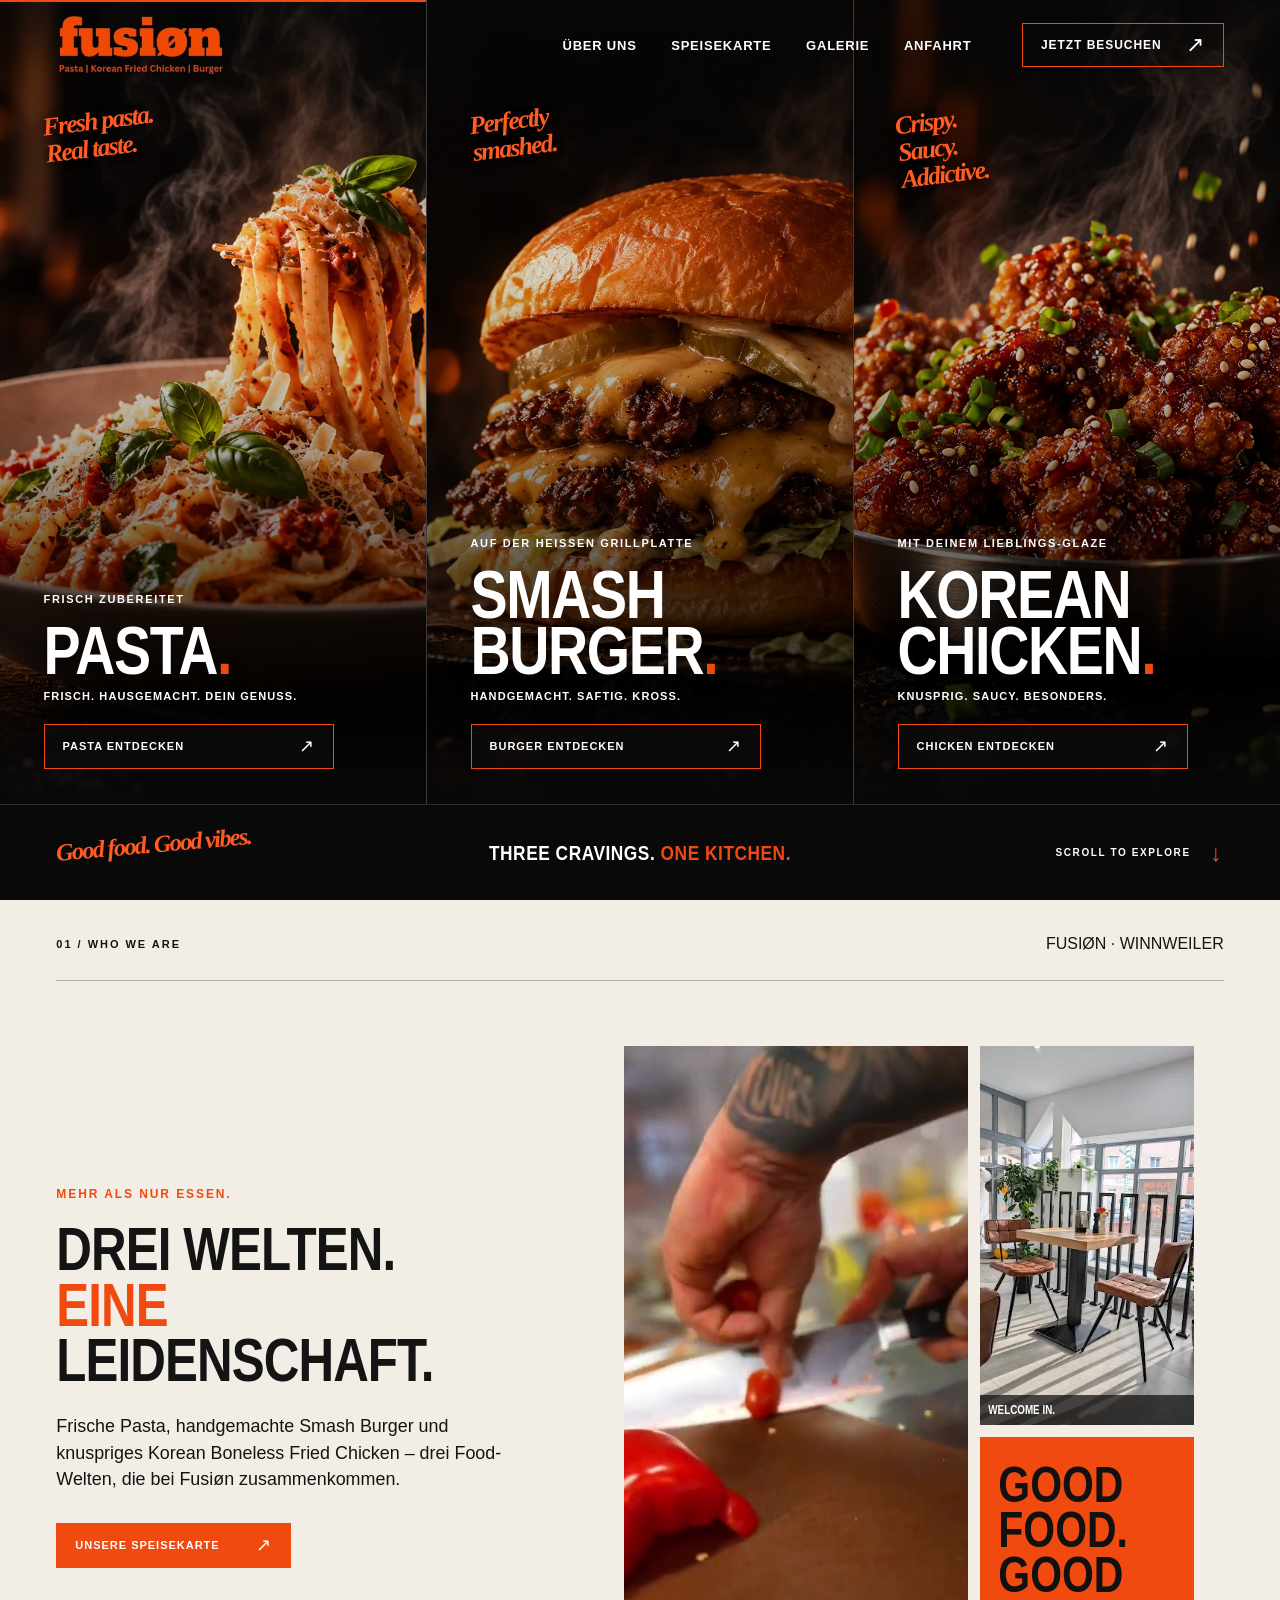
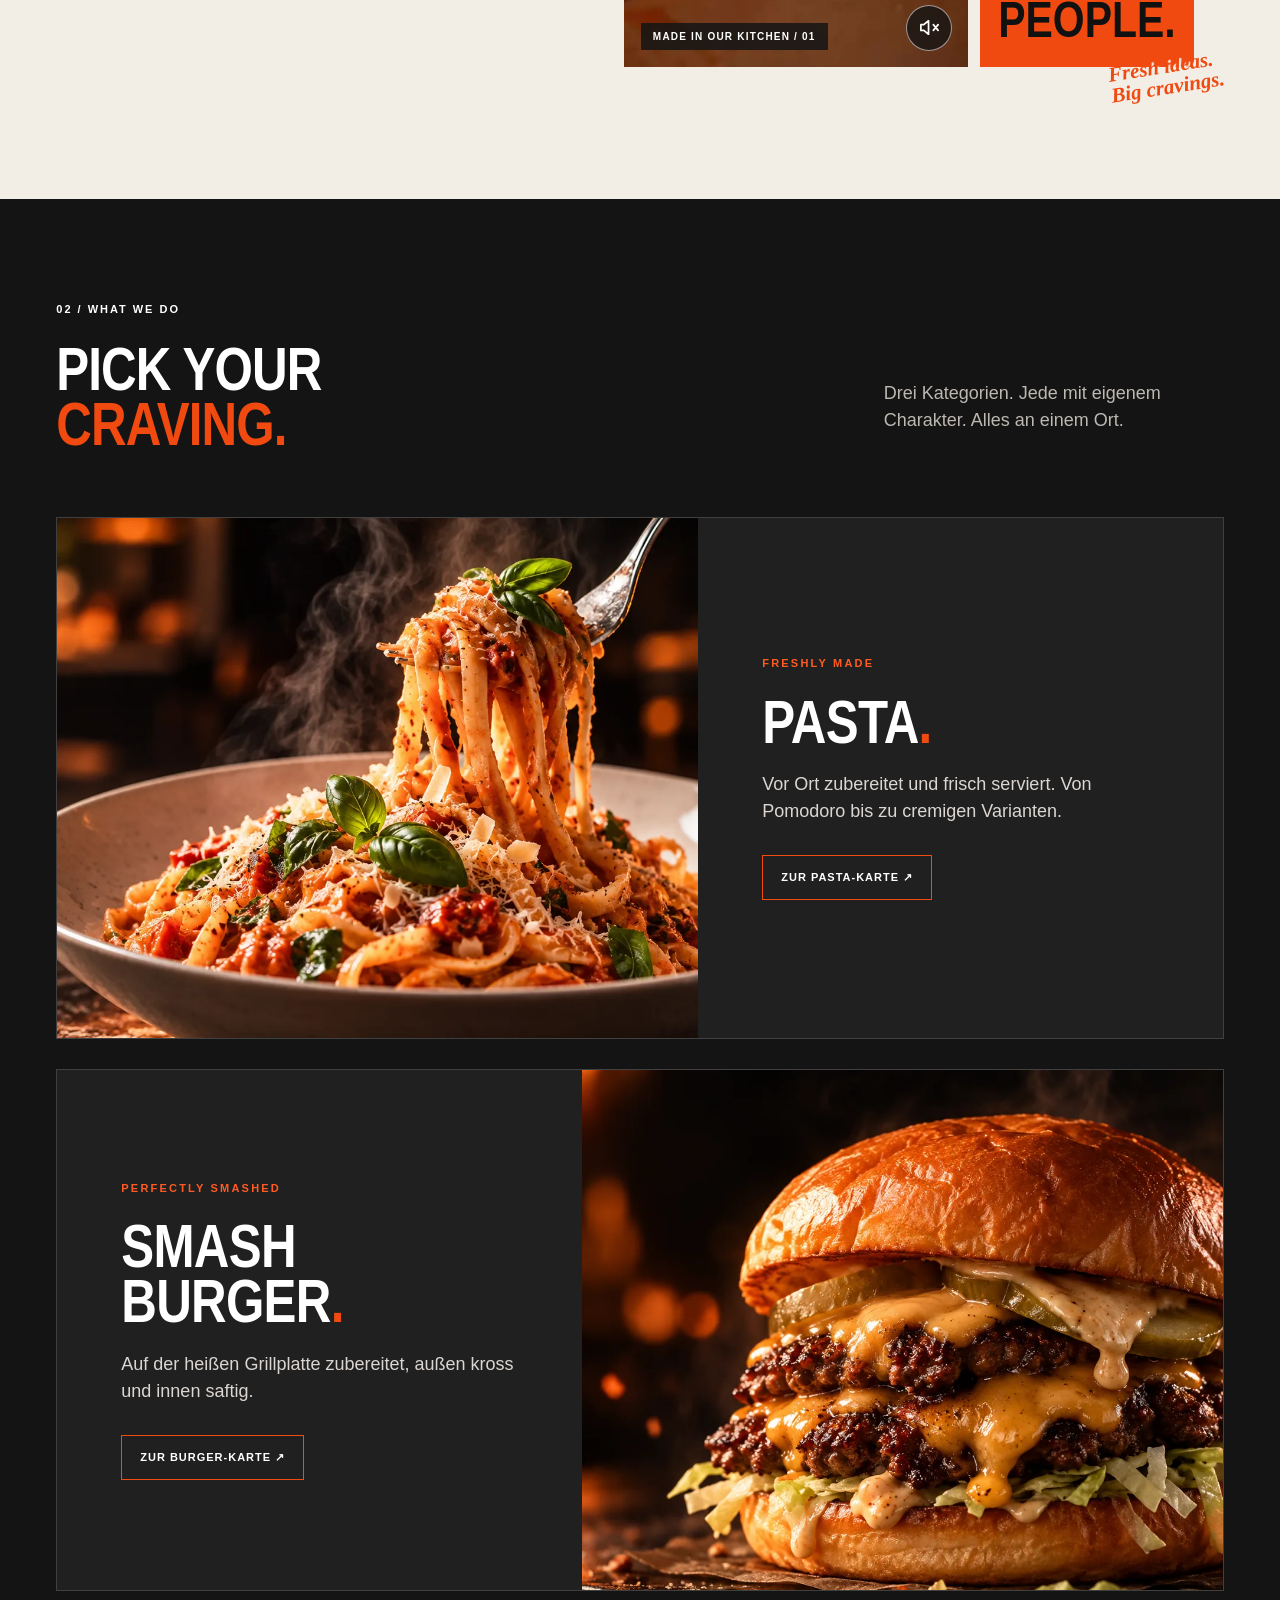
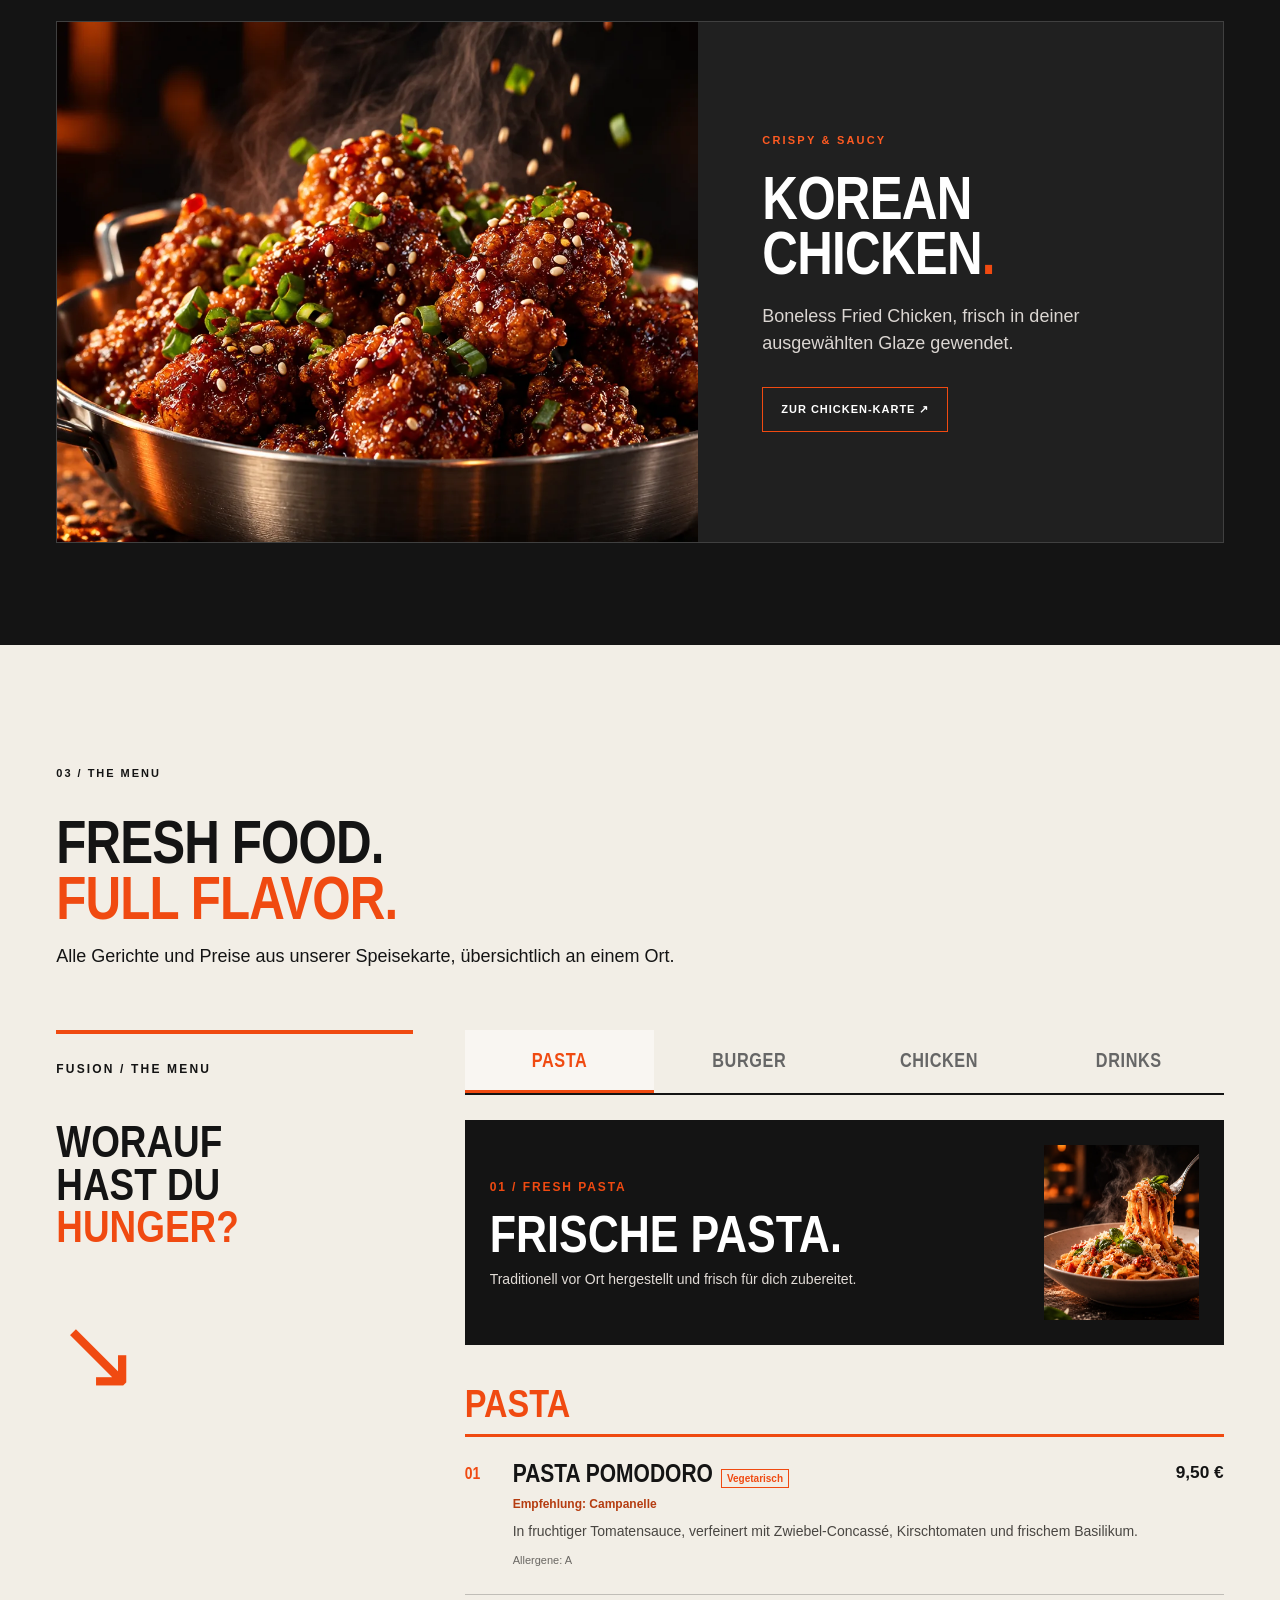
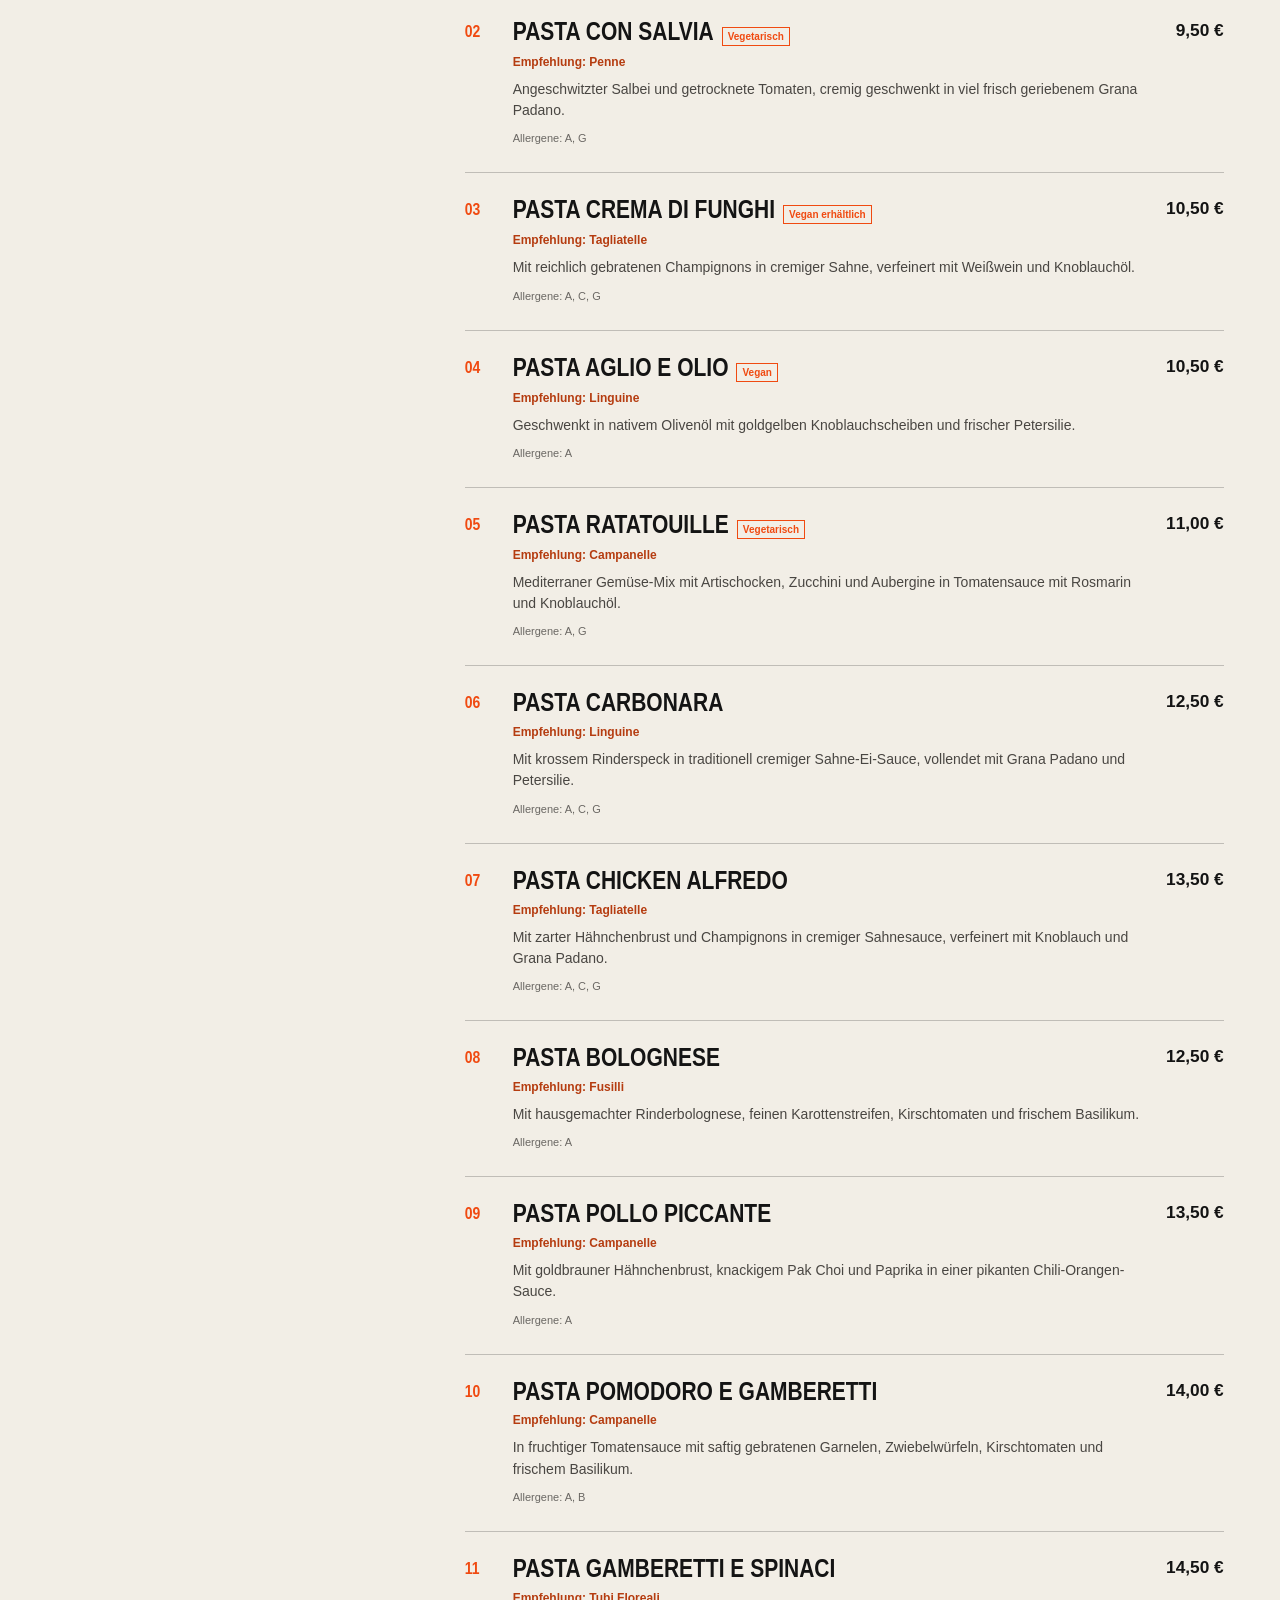
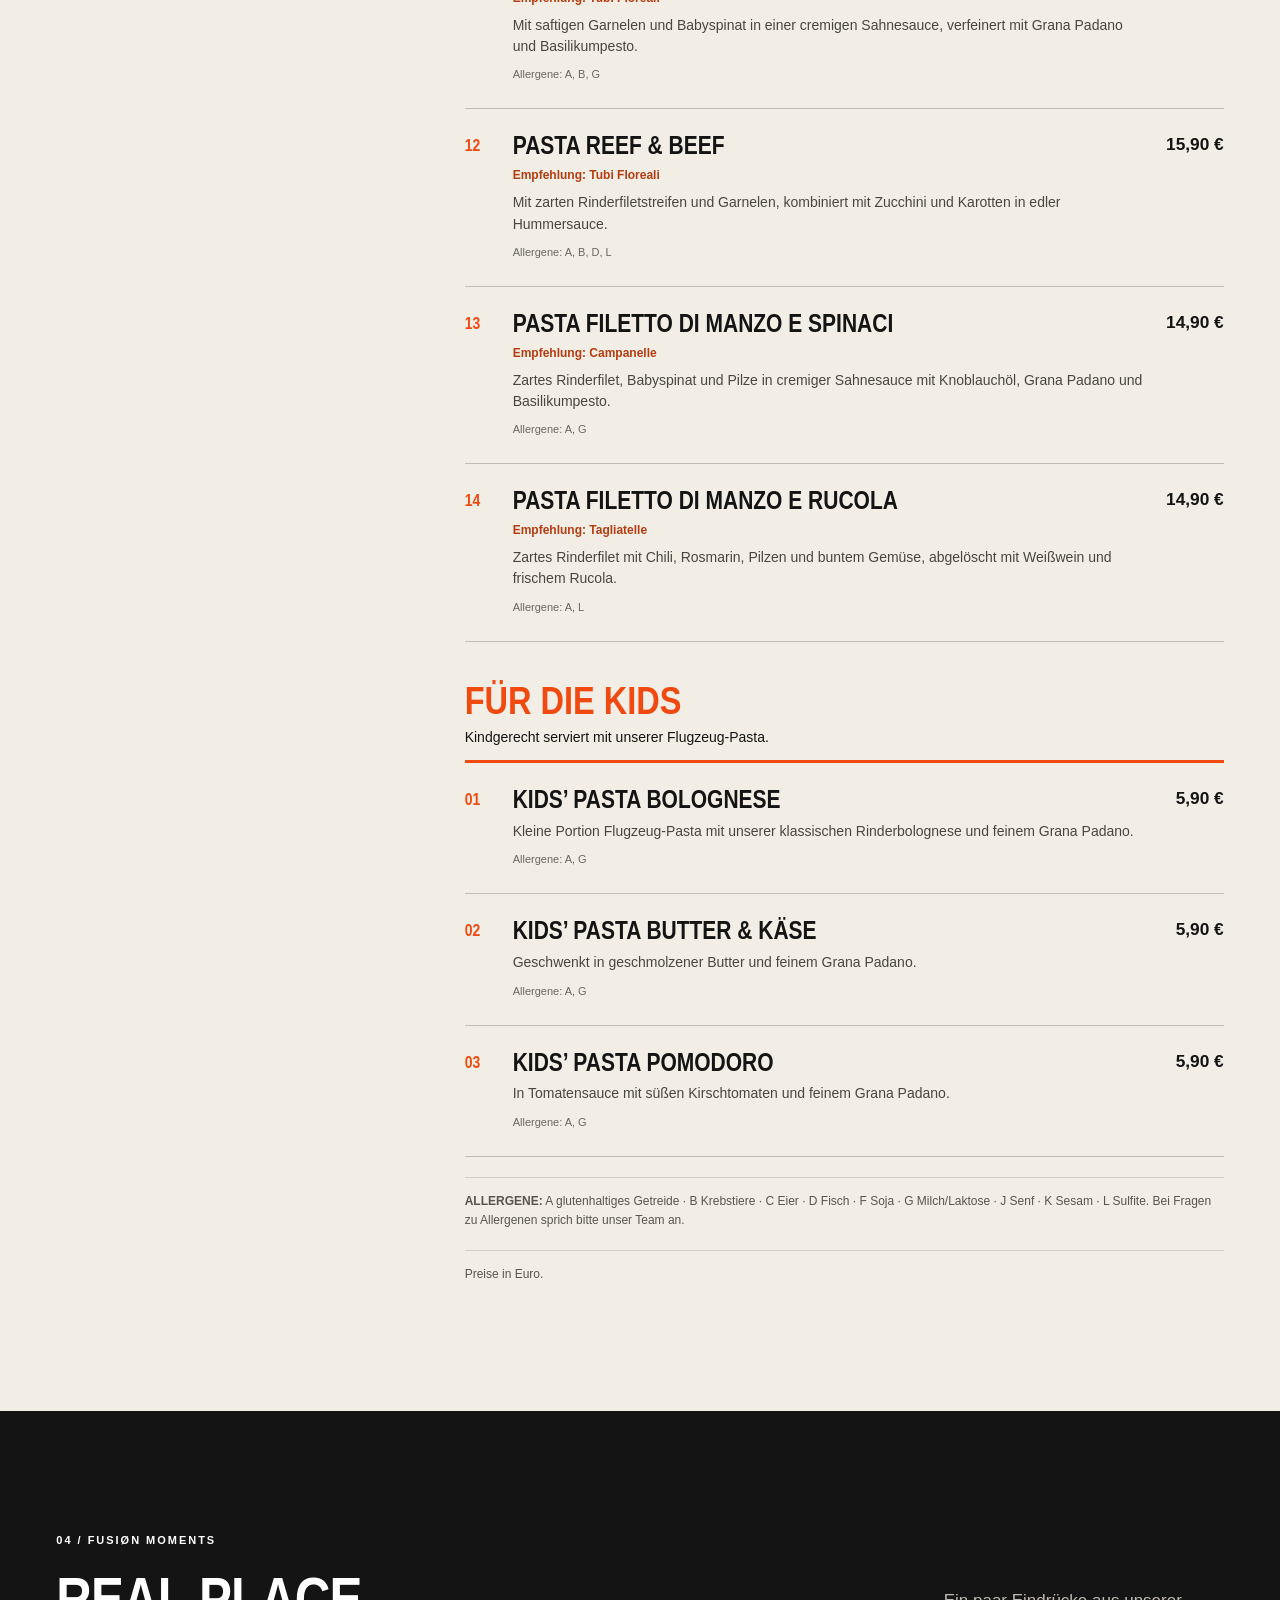
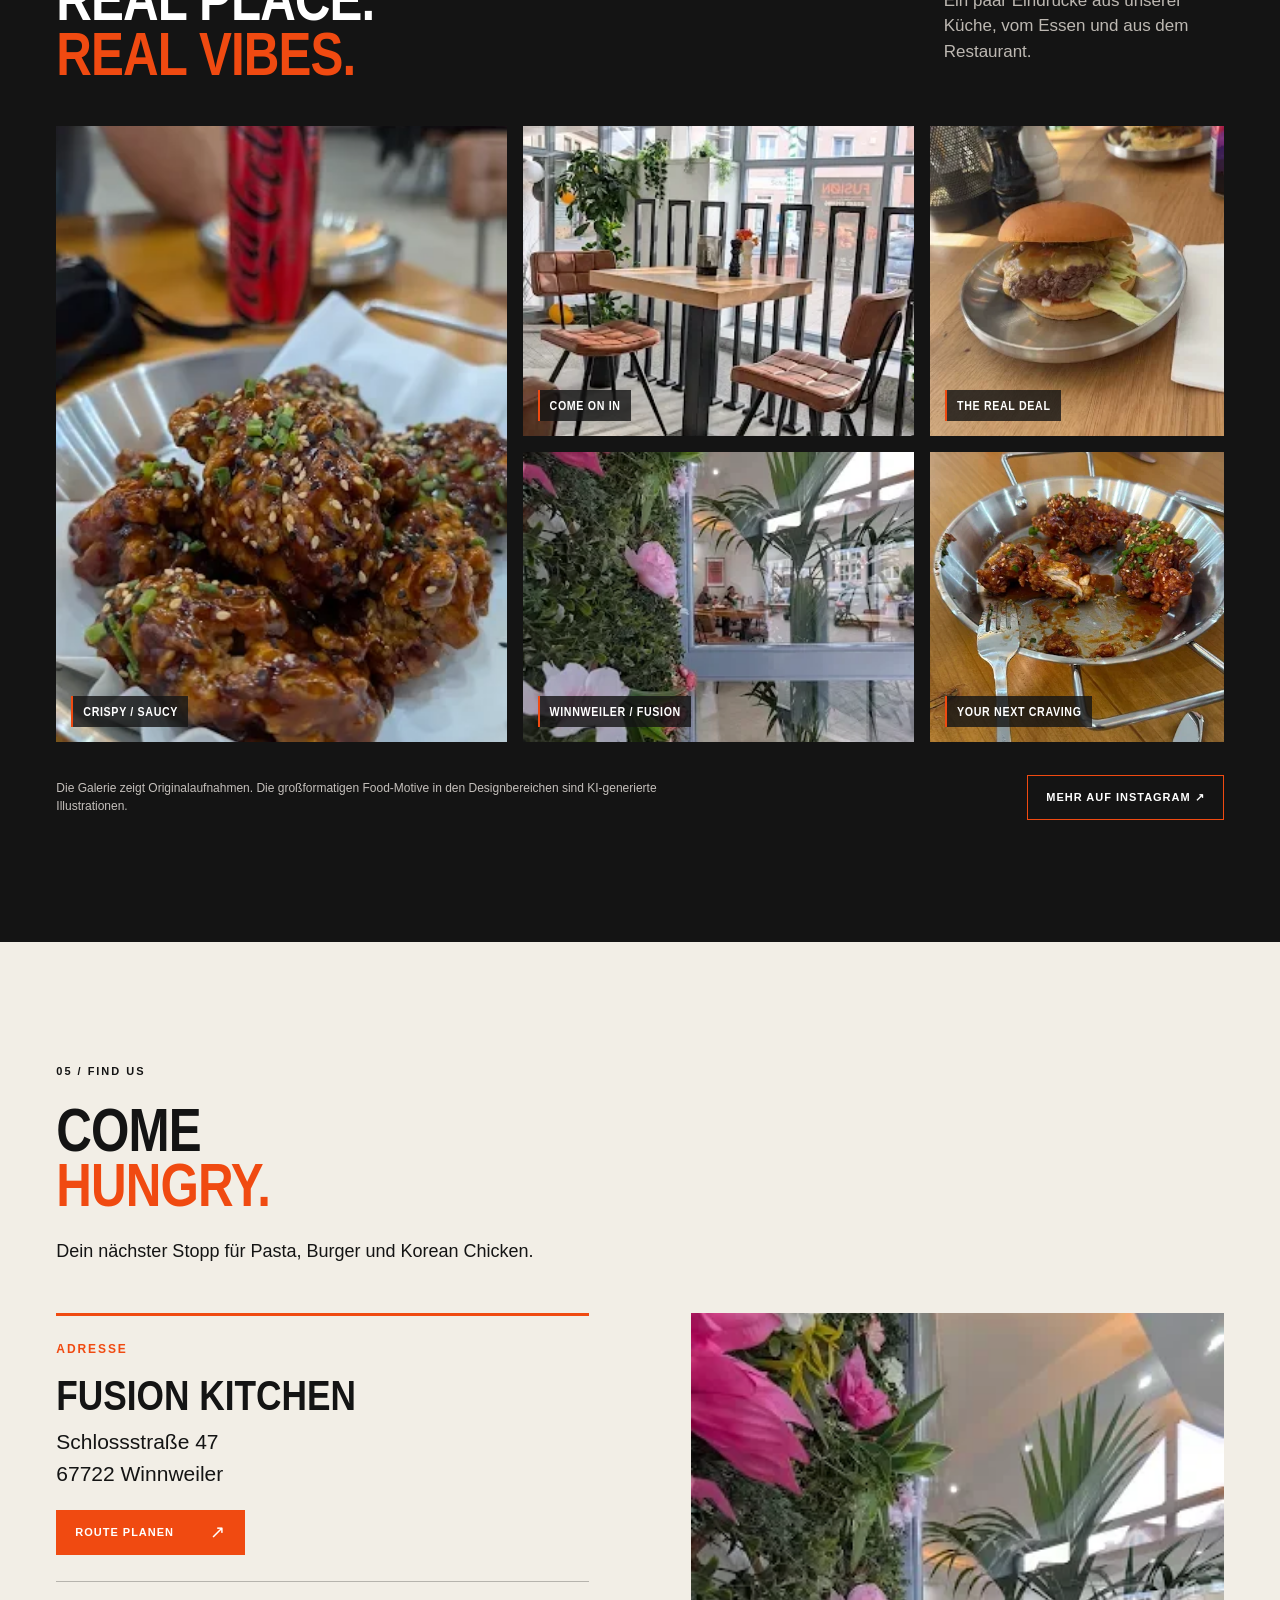
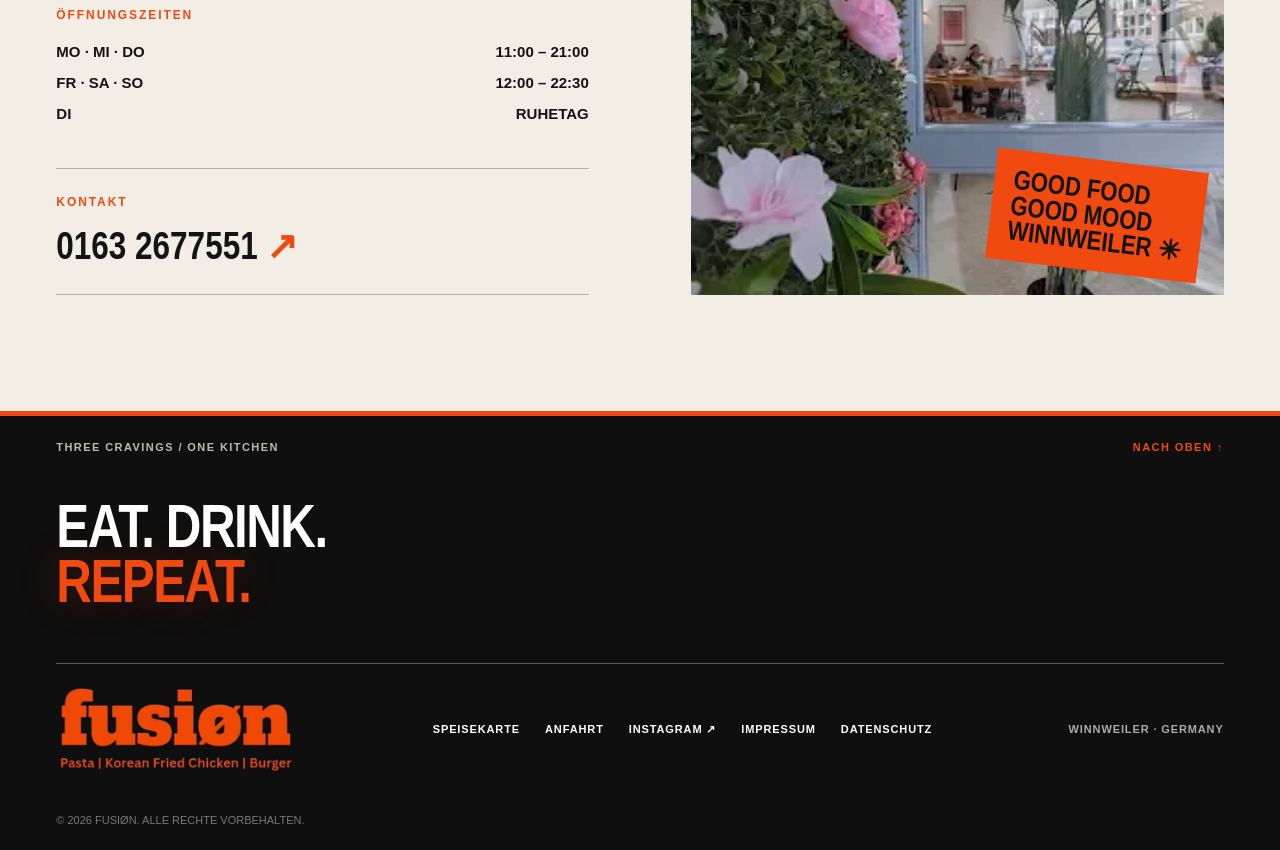
==== commit c28ad04f: "Add files via upload" ====
--- a/index.html
+++ b/index.html
@@ -15,7 +15,7 @@
   <link rel="preload" as="image" href="assets/images/burger-hero.webp">
   <link rel="preload" as="image" href="assets/images/chicken-hero.webp">
   <meta name="fusion-build" content="mobile-2026-09-20-v3">
-  <link rel="stylesheet" href="styles.css?v=mobile3">
+  <link rel="stylesheet" href="styles.css?v=kitchen-sound1">
   <link rel="stylesheet" href="responsive.css?v=mobile3">
   <script type="application/ld+json">
     {"@context":"https://schema.org","@type":"Restaurant","name":"Fusion Kitchen","description":"Pasta, Smash Burger und Korean Boneless Fried Chicken","address":{"@type":"PostalAddress","streetAddress":"Schlossstraße 47","postalCode":"67722","addressLocality":"Winnweiler","addressCountry":"DE"},"telephone":"+491632677551","servesCuisine":["Pasta","Burgers","Korean Fried Chicken"],"sameAs":["https://www.instagram.com/fusion_winnweiler/"],"openingHoursSpecification":[{"@type":"OpeningHoursSpecification","dayOfWeek":["Monday","Wednesday","Thursday"],"opens":"11:00","closes":"21:00"},{"@type":"OpeningHoursSpecification","dayOfWeek":["Friday","Saturday","Sunday"],"opens":"12:00","closes":"22:30"}],"hasMenu":"#speisekarte"}
@@ -70,7 +70,7 @@
     <section class="intro cream-section" id="ueber-uns">
       <div class="intro-kicker reveal"><span class="section-index"><span class="section-number">01 / </span>WHO WE ARE</span><span class="cross-symbol" aria-hidden="true"></span><span>FUSIØN · WINNWEILER</span></div>
       <div class="intro-main"><div class="intro-copy reveal"><p class="micro-label orange-text">MEHR ALS NUR ESSEN.</p><h2 class="display-title">DREI WELTEN.<br><em>EINE</em><br>LEIDENSCHAFT.</h2><p class="intro-desc">Frische Pasta, handgemachte Smash Burger und knuspriges Korean Boneless Fried Chicken – drei Food-Welten, die bei Fusiøn zusammenkommen.</p><a href="#speisekarte" class="solid-link">Unsere Speisekarte <span aria-hidden="true">↗</span></a></div>
-        <div class="intro-collage reveal"><div class="collage-main"><video class="kitchen-video" muted loop playsinline preload="none" poster="assets/images/pasta-kitchen-poster.jpg" aria-label="Video: Pasta wird in der Fusion-Küche zubereitet"><source src="assets/video/pasta-kitchen.mp4" type="video/mp4"></video><span class="image-label">MADE IN OUR KITCHEN<span class="section-number"> / 01</span></span></div><figure class="collage-small"><img src="assets/images/restaurant-interior.webp" loading="lazy" alt="Echter Blick in den Gastraum von Fusion Kitchen" width="287" height="510"><figcaption>WELCOME IN.</figcaption></figure><div class="orange-note">GOOD<br>FOOD.<br>GOOD<br>PEOPLE.</div><span class="collage-scribble">Fresh ideas.<br>Big cravings.</span></div>
+        <div class="intro-collage reveal"><div class="collage-main"><video class="kitchen-video" muted loop playsinline preload="none" poster="assets/images/pasta-kitchen-poster.jpg" aria-label="Video aus der Fusion-Küche"><source src="assets/video/pasta-kitchen.mp4" type="video/mp4"></video><button class="kitchen-sound-toggle" type="button" aria-label="Ton einschalten" aria-pressed="false" title="Ton einschalten"><svg class="sound-icon sound-icon-muted" viewBox="0 0 24 24" fill="none" stroke="currentColor" stroke-width="1.8" stroke-linecap="round" stroke-linejoin="round" aria-hidden="true"><path d="M11 5 6 9H3v6h3l5 4V5Z"/><path d="m16 9 5 6m0-6-5 6"/></svg><svg class="sound-icon sound-icon-unmuted" viewBox="0 0 24 24" fill="none" stroke="currentColor" stroke-width="1.8" stroke-linecap="round" stroke-linejoin="round" aria-hidden="true"><path d="M11 5 6 9H3v6h3l5 4V5Z"/><path d="M15.5 8.5a5 5 0 0 1 0 7"/><path d="M18.5 5.5a9 9 0 0 1 0 13"/></svg></button><span class="image-label">MADE IN OUR KITCHEN<span class="section-number"> / 01</span></span></div><figure class="collage-small"><img src="assets/images/restaurant-interior.webp" loading="lazy" alt="Echter Blick in den Gastraum von Fusion Kitchen" width="287" height="510"><figcaption>WELCOME IN.</figcaption></figure><div class="orange-note">GOOD<br>FOOD.<br>GOOD<br>PEOPLE.</div><span class="collage-scribble">Fresh ideas.<br>Big cravings.</span></div>
       </div>
     </section>
 
@@ -105,6 +105,6 @@
 
   <footer class="site-footer"><div class="footer-inner"><div class="footer-top"><span>THREE CRAVINGS / ONE KITCHEN</span><a href="#start">NACH OBEN ↑</a></div><p class="footer-mega">EAT. DRINK.<br><span>REPEAT.</span></p><div class="footer-bottom"><a class="footer-logo" href="#start"><img src="assets/images/fusion-logo.png" alt="fusion – Pasta, Korean Fried Chicken, Burger" width="245" height="89"></a><div class="footer-links"><a href="#speisekarte">Speisekarte</a><a href="#anfahrt">Anfahrt</a><a href="https://www.instagram.com/fusion_winnweiler/" target="_blank" rel="noopener noreferrer">Instagram ↗</a><a href="impressum.html">Impressum</a><a href="datenschutz.html">Datenschutz</a></div><span class="footer-location">WINNWEILER · GERMANY</span></div><p class="footer-legal-note">© <span id="current-year"></span> FUSIØN. ALLE RECHTE VORBEHALTEN.</span></p></div></footer>
   <noscript><p class="noscript-warning">Für die interaktive Speisekarte wird JavaScript benötigt. Alle Informationen erhalten Sie telefonisch unter 0163 2677551.</p></noscript>
-  <script src="menu.js?v=mobile3" defer></script><script src="script.js?v=mobile3" defer></script>
+  <script src="menu.js?v=mobile3" defer></script><script src="script.js?v=kitchen-sound1" defer></script>
 </body>
 </html>
--- a/styles.css
+++ b/styles.css
@@ -168,4 +168,32 @@
         margin: 45px 0 55px;
     }
 
-}+}
+/* Lautsprecher-Schalter im Küchenvideo – unabhängig von Desktop/Mobil */
+.collage-main .kitchen-sound-toggle {
+  position: absolute;
+  z-index: 3;
+  right: 16px;
+  bottom: 16px;
+  display: grid;
+  place-items: center;
+  width: 46px;
+  height: 46px;
+  padding: 10px;
+  border: 1px solid rgba(255,255,255,.55);
+  border-radius: 50%;
+  background: rgba(20,20,20,.78);
+  color: #fff;
+  cursor: pointer;
+  touch-action: manipulation;
+  -webkit-tap-highlight-color: transparent;
+}
+.collage-main .kitchen-sound-toggle:hover { background: rgba(20,20,20,.95); }
+.collage-main .kitchen-sound-toggle:focus-visible { outline: 3px solid var(--orange); outline-offset: 3px; }
+.collage-main .kitchen-sound-toggle .sound-icon { width: 23px; height: 23px; }
+.collage-main .kitchen-sound-toggle .sound-icon-unmuted { display: none; }
+.collage-main .kitchen-sound-toggle[aria-pressed="true"] .sound-icon-muted { display: none; }
+.collage-main .kitchen-sound-toggle[aria-pressed="true"] .sound-icon-unmuted { display: block; }
+@media (max-width: 599px) {
+  .collage-main .kitchen-sound-toggle { right: 12px; bottom: 12px; width: 44px; height: 44px; }
+}
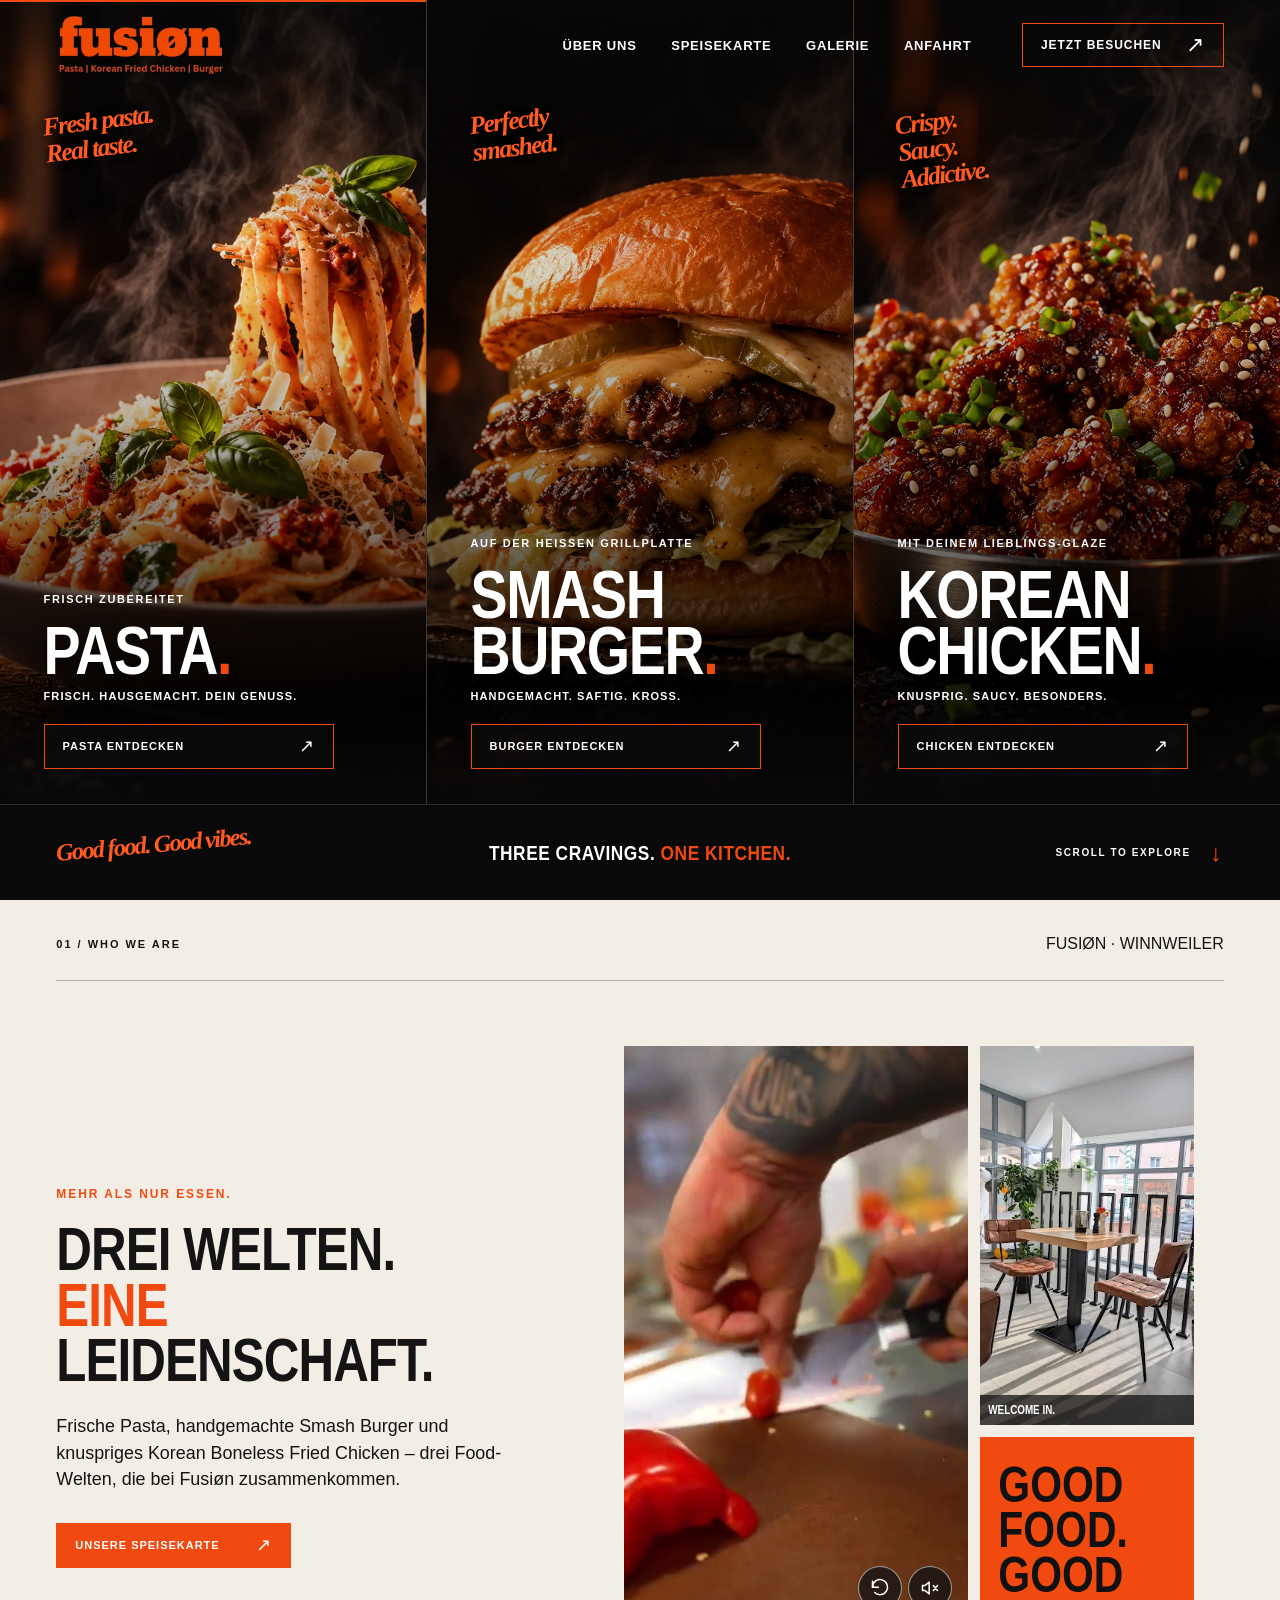
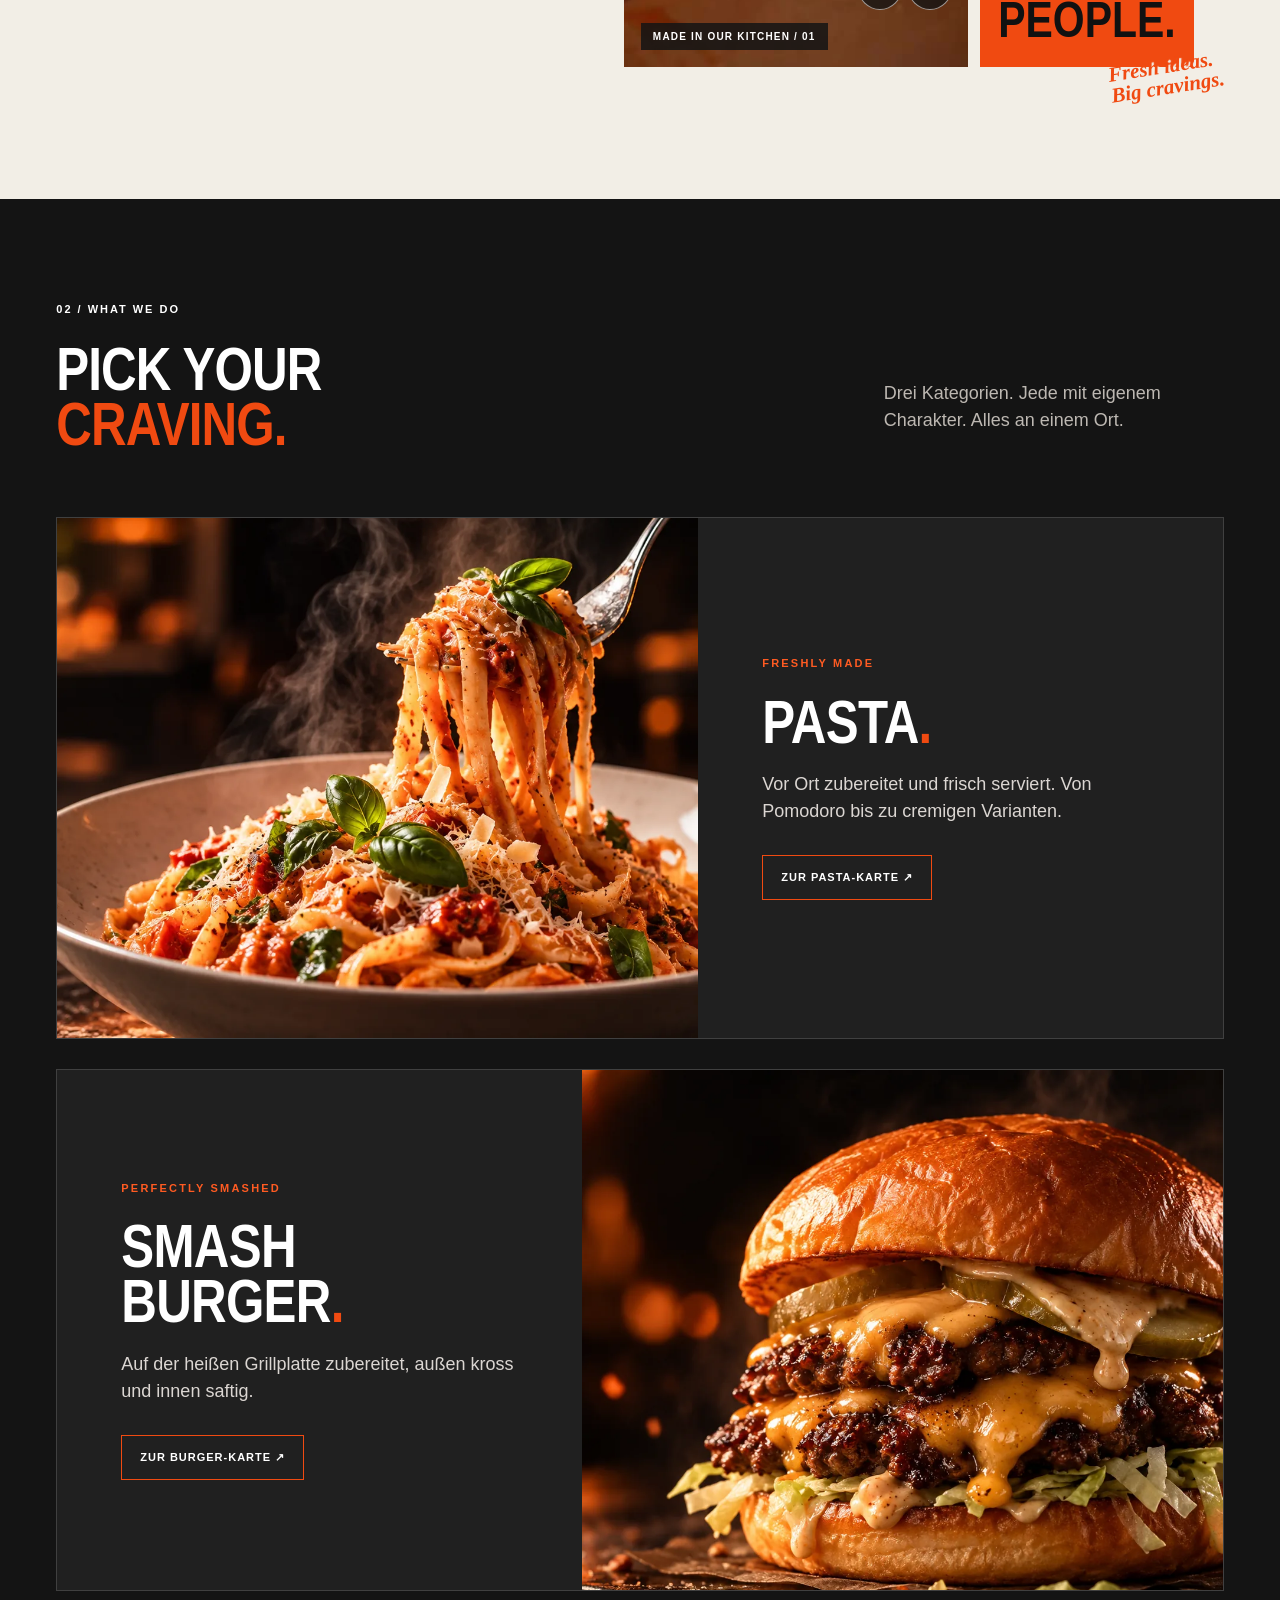
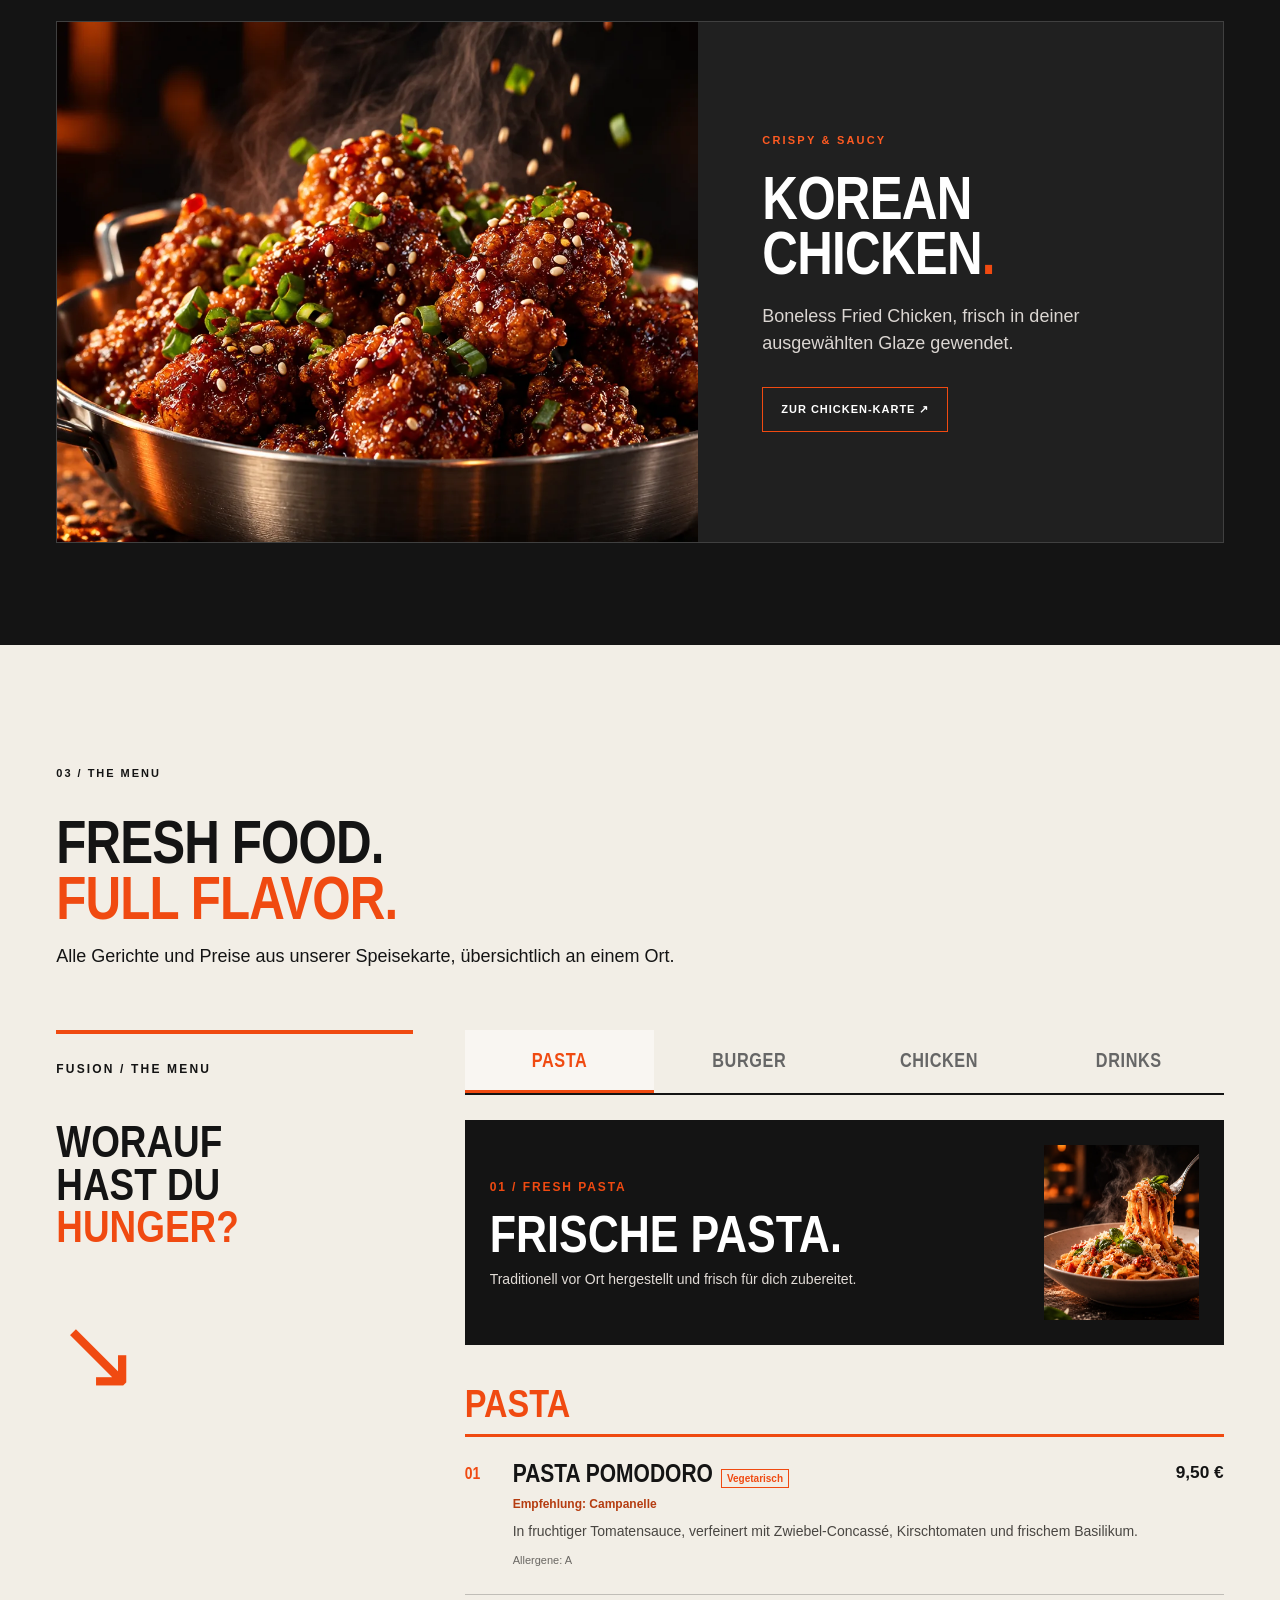
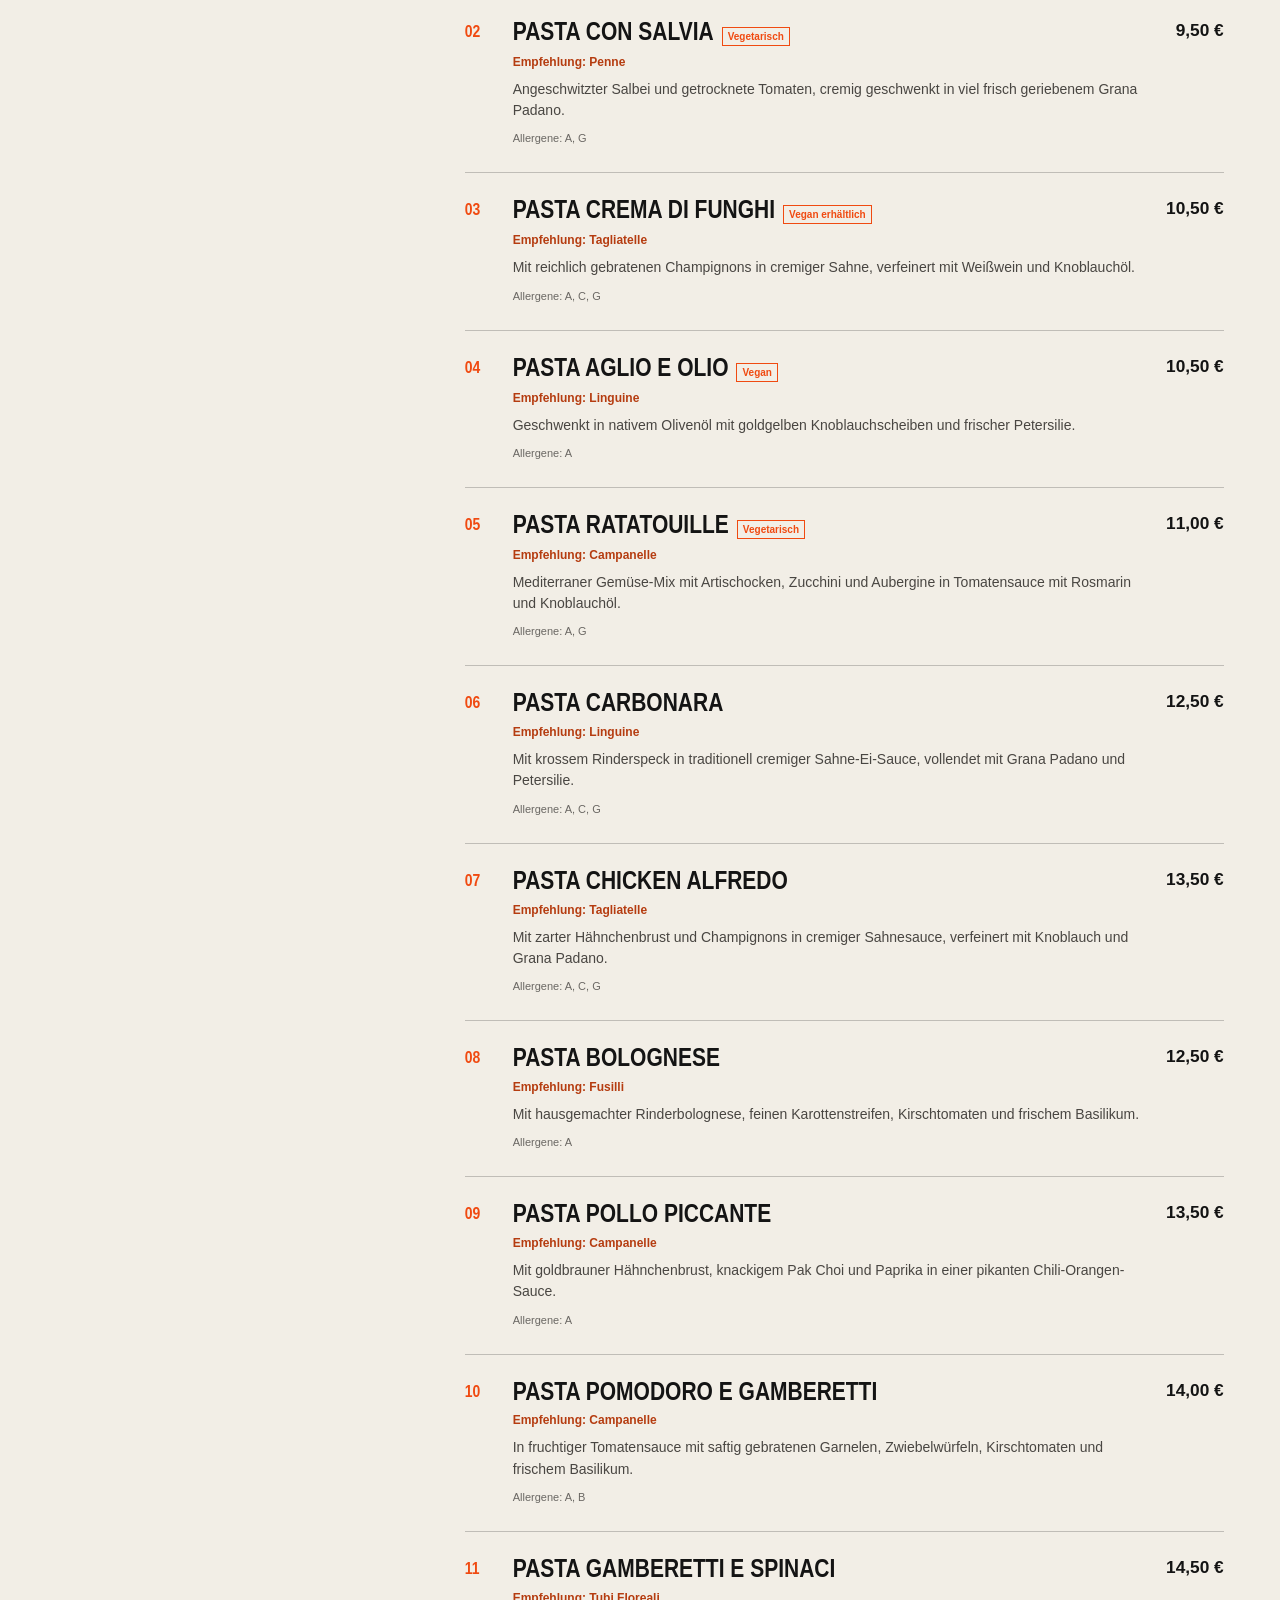
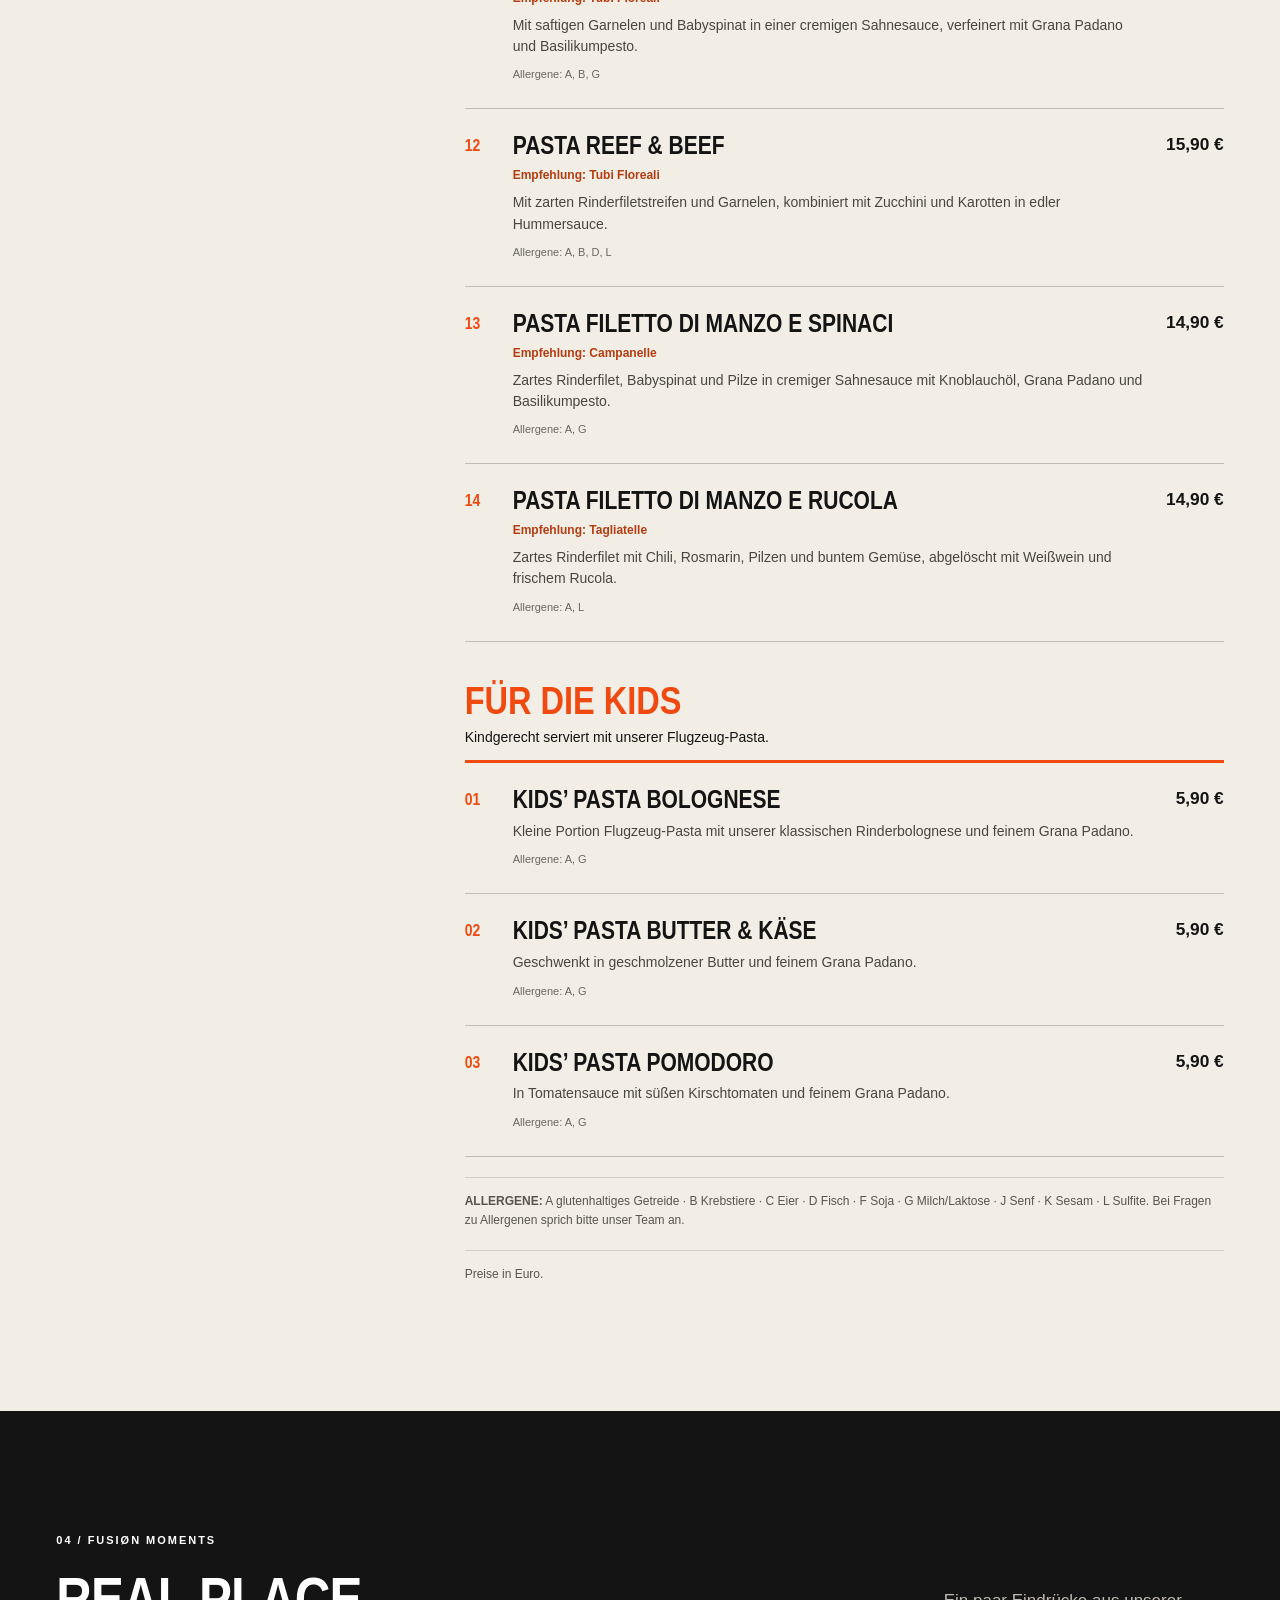
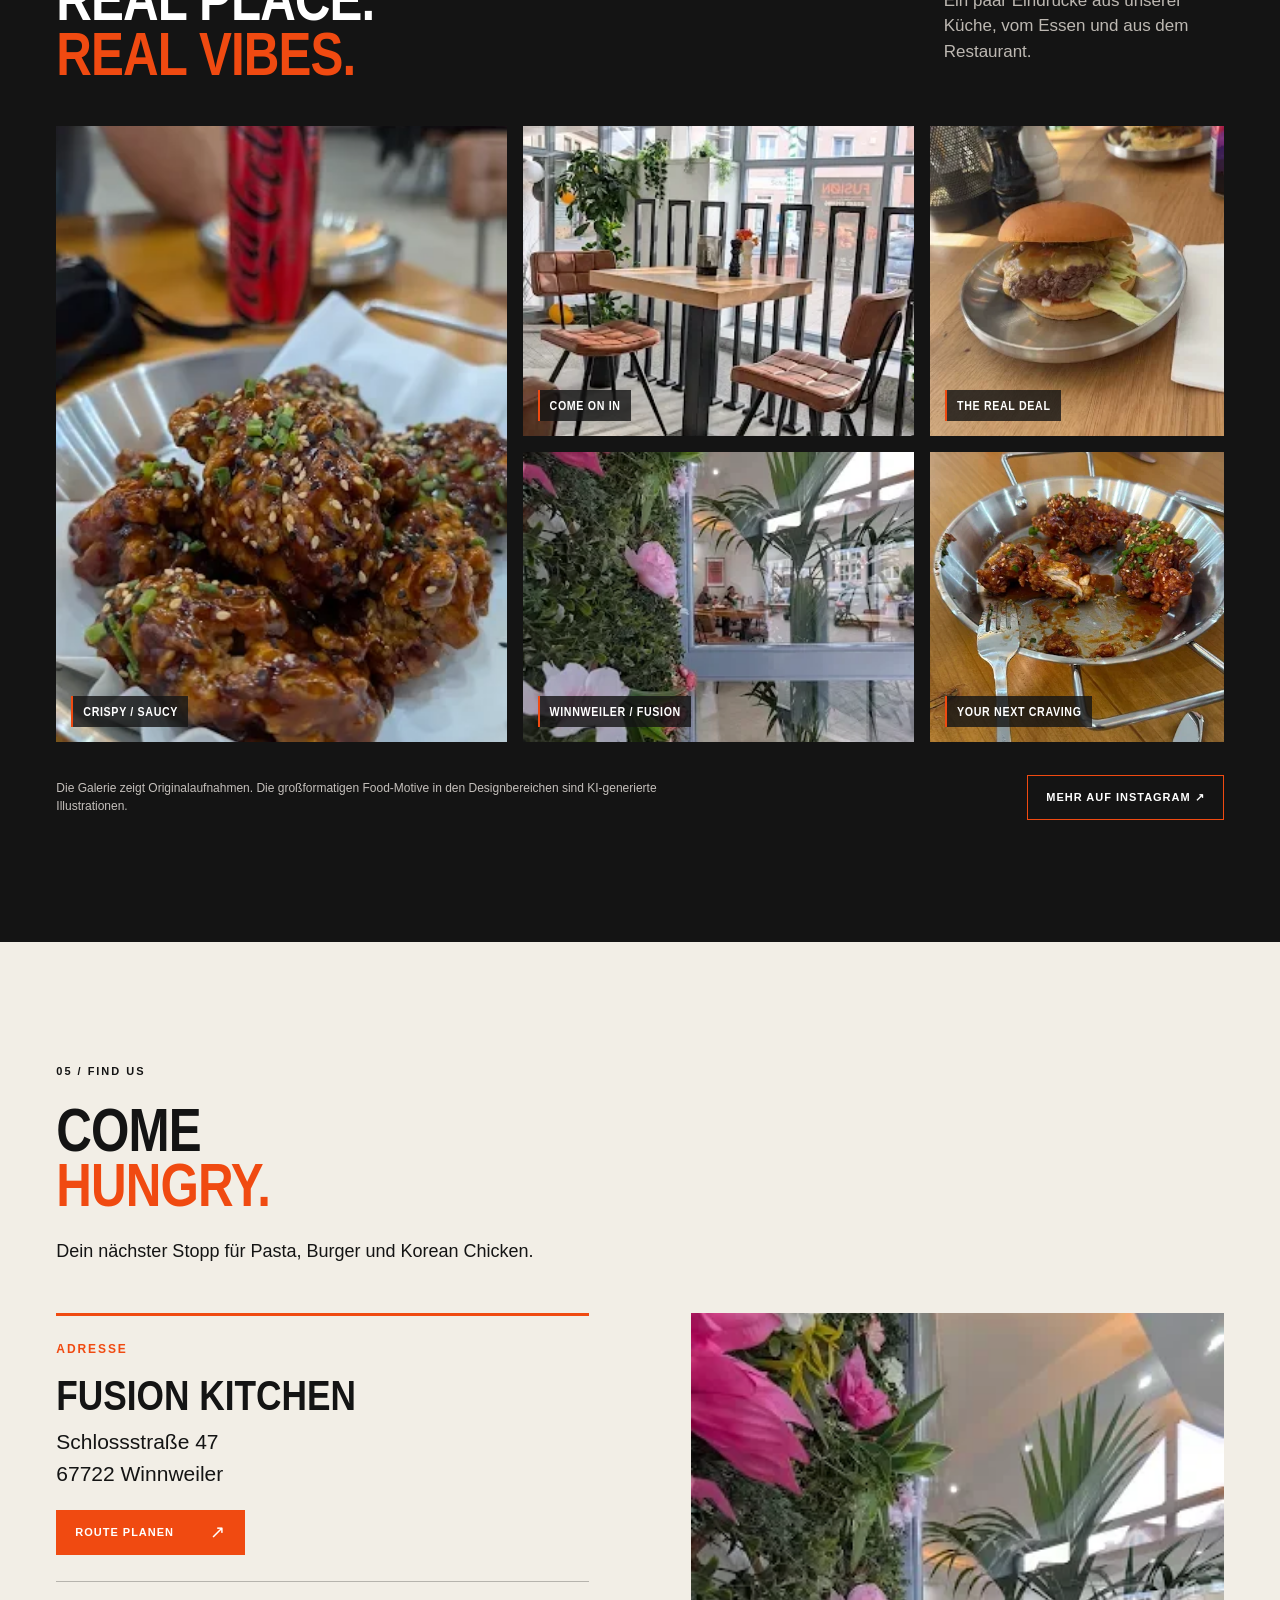
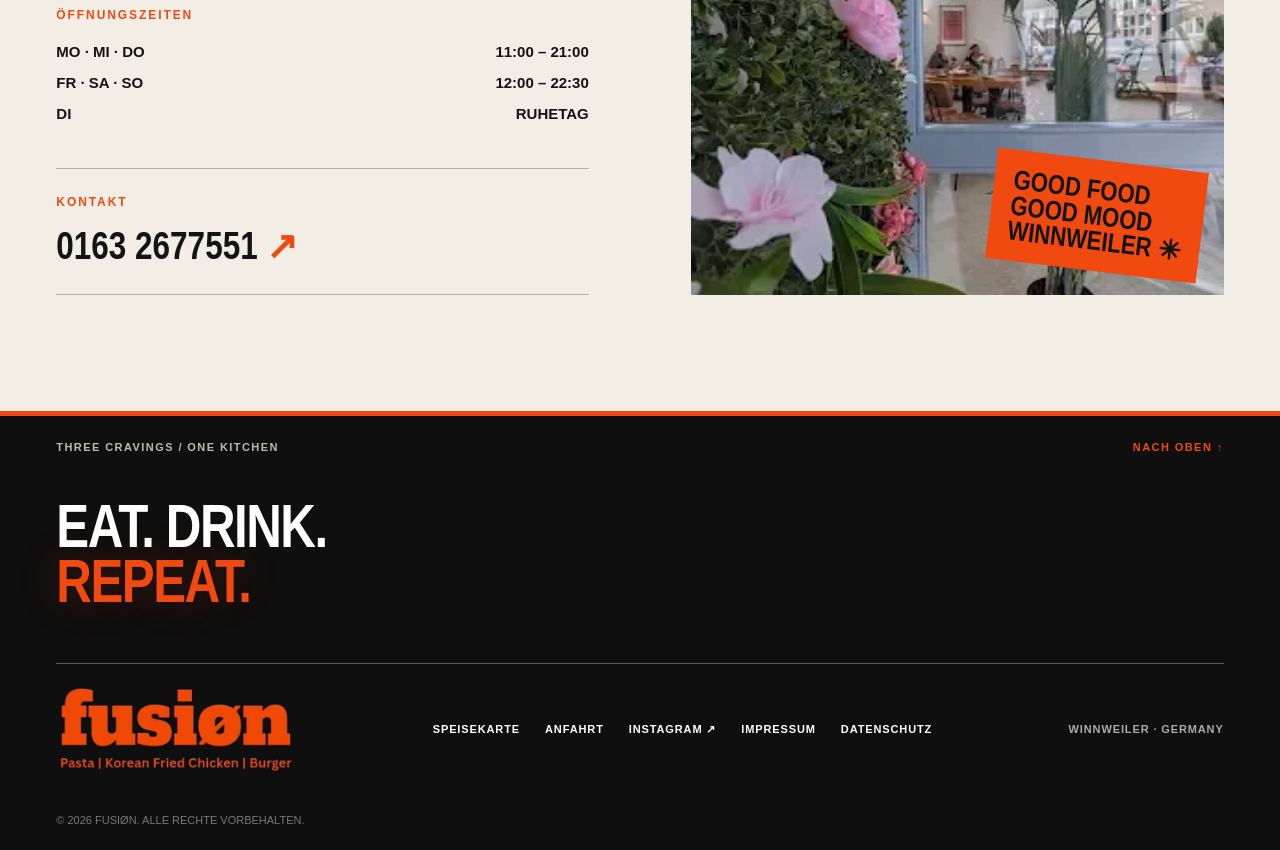
==== commit b73a77df: "Add files via upload" ====
--- a/index.html
+++ b/index.html
@@ -15,7 +15,7 @@
   <link rel="preload" as="image" href="assets/images/burger-hero.webp">
   <link rel="preload" as="image" href="assets/images/chicken-hero.webp">
   <meta name="fusion-build" content="mobile-2026-09-20-v3">
-  <link rel="stylesheet" href="styles.css?v=kitchen-sound1">
+  <link rel="stylesheet" href="styles.css?v=kitchen-controls2">
   <link rel="stylesheet" href="responsive.css?v=mobile3">
   <script type="application/ld+json">
     {"@context":"https://schema.org","@type":"Restaurant","name":"Fusion Kitchen","description":"Pasta, Smash Burger und Korean Boneless Fried Chicken","address":{"@type":"PostalAddress","streetAddress":"Schlossstraße 47","postalCode":"67722","addressLocality":"Winnweiler","addressCountry":"DE"},"telephone":"+491632677551","servesCuisine":["Pasta","Burgers","Korean Fried Chicken"],"sameAs":["https://www.instagram.com/fusion_winnweiler/"],"openingHoursSpecification":[{"@type":"OpeningHoursSpecification","dayOfWeek":["Monday","Wednesday","Thursday"],"opens":"11:00","closes":"21:00"},{"@type":"OpeningHoursSpecification","dayOfWeek":["Friday","Saturday","Sunday"],"opens":"12:00","closes":"22:30"}],"hasMenu":"#speisekarte"}
@@ -70,7 +70,7 @@
     <section class="intro cream-section" id="ueber-uns">
       <div class="intro-kicker reveal"><span class="section-index"><span class="section-number">01 / </span>WHO WE ARE</span><span class="cross-symbol" aria-hidden="true"></span><span>FUSIØN · WINNWEILER</span></div>
       <div class="intro-main"><div class="intro-copy reveal"><p class="micro-label orange-text">MEHR ALS NUR ESSEN.</p><h2 class="display-title">DREI WELTEN.<br><em>EINE</em><br>LEIDENSCHAFT.</h2><p class="intro-desc">Frische Pasta, handgemachte Smash Burger und knuspriges Korean Boneless Fried Chicken – drei Food-Welten, die bei Fusiøn zusammenkommen.</p><a href="#speisekarte" class="solid-link">Unsere Speisekarte <span aria-hidden="true">↗</span></a></div>
-        <div class="intro-collage reveal"><div class="collage-main"><video class="kitchen-video" muted loop playsinline preload="none" poster="assets/images/pasta-kitchen-poster.jpg" aria-label="Video aus der Fusion-Küche"><source src="assets/video/pasta-kitchen.mp4" type="video/mp4"></video><button class="kitchen-sound-toggle" type="button" aria-label="Ton einschalten" aria-pressed="false" title="Ton einschalten"><svg class="sound-icon sound-icon-muted" viewBox="0 0 24 24" fill="none" stroke="currentColor" stroke-width="1.8" stroke-linecap="round" stroke-linejoin="round" aria-hidden="true"><path d="M11 5 6 9H3v6h3l5 4V5Z"/><path d="m16 9 5 6m0-6-5 6"/></svg><svg class="sound-icon sound-icon-unmuted" viewBox="0 0 24 24" fill="none" stroke="currentColor" stroke-width="1.8" stroke-linecap="round" stroke-linejoin="round" aria-hidden="true"><path d="M11 5 6 9H3v6h3l5 4V5Z"/><path d="M15.5 8.5a5 5 0 0 1 0 7"/><path d="M18.5 5.5a9 9 0 0 1 0 13"/></svg></button><span class="image-label">MADE IN OUR KITCHEN<span class="section-number"> / 01</span></span></div><figure class="collage-small"><img src="assets/images/restaurant-interior.webp" loading="lazy" alt="Echter Blick in den Gastraum von Fusion Kitchen" width="287" height="510"><figcaption>WELCOME IN.</figcaption></figure><div class="orange-note">GOOD<br>FOOD.<br>GOOD<br>PEOPLE.</div><span class="collage-scribble">Fresh ideas.<br>Big cravings.</span></div>
+        <div class="intro-collage reveal"><div class="collage-main"><video class="kitchen-video" muted loop playsinline preload="none" poster="assets/images/pasta-kitchen-poster.jpg" aria-label="Video aus der Fusion-Küche"><source src="assets/video/pasta-kitchen.mp4" type="video/mp4"></video><div class="kitchen-video-controls" role="group" aria-label="Videosteuerung"><button class="kitchen-replay" type="button" aria-label="Video von Anfang abspielen" title="Video von Anfang abspielen"><svg viewBox="0 0 24 24" fill="none" stroke="currentColor" stroke-width="1.8" stroke-linecap="round" stroke-linejoin="round" aria-hidden="true"><path d="M3 11a9 9 0 1 1 2.7 6.4"/><path d="M3 4v7h7"/></svg></button><button class="kitchen-sound-toggle" type="button" aria-label="Ton einschalten" aria-pressed="false" title="Ton einschalten"><svg class="sound-icon sound-icon-muted" viewBox="0 0 24 24" fill="none" stroke="currentColor" stroke-width="1.8" stroke-linecap="round" stroke-linejoin="round" aria-hidden="true"><path d="M11 5 6 9H3v6h3l5 4V5Z"/><path d="m16 9 5 6m0-6-5 6"/></svg><svg class="sound-icon sound-icon-unmuted" viewBox="0 0 24 24" fill="none" stroke="currentColor" stroke-width="1.8" stroke-linecap="round" stroke-linejoin="round" aria-hidden="true"><path d="M11 5 6 9H3v6h3l5 4V5Z"/><path d="M15.5 8.5a5 5 0 0 1 0 7"/><path d="M18.5 5.5a9 9 0 0 1 0 13"/></svg></button></div><span class="image-label">MADE IN OUR KITCHEN<span class="section-number"> / 01</span></span></div><figure class="collage-small"><img src="assets/images/restaurant-interior.webp" loading="lazy" alt="Echter Blick in den Gastraum von Fusion Kitchen" width="287" height="510"><figcaption>WELCOME IN.</figcaption></figure><div class="orange-note">GOOD<br>FOOD.<br>GOOD<br>PEOPLE.</div><span class="collage-scribble">Fresh ideas.<br>Big cravings.</span></div>
       </div>
     </section>
 
@@ -105,6 +105,6 @@
 
   <footer class="site-footer"><div class="footer-inner"><div class="footer-top"><span>THREE CRAVINGS / ONE KITCHEN</span><a href="#start">NACH OBEN ↑</a></div><p class="footer-mega">EAT. DRINK.<br><span>REPEAT.</span></p><div class="footer-bottom"><a class="footer-logo" href="#start"><img src="assets/images/fusion-logo.png" alt="fusion – Pasta, Korean Fried Chicken, Burger" width="245" height="89"></a><div class="footer-links"><a href="#speisekarte">Speisekarte</a><a href="#anfahrt">Anfahrt</a><a href="https://www.instagram.com/fusion_winnweiler/" target="_blank" rel="noopener noreferrer">Instagram ↗</a><a href="impressum.html">Impressum</a><a href="datenschutz.html">Datenschutz</a></div><span class="footer-location">WINNWEILER · GERMANY</span></div><p class="footer-legal-note">© <span id="current-year"></span> FUSIØN. ALLE RECHTE VORBEHALTEN.</span></p></div></footer>
   <noscript><p class="noscript-warning">Für die interaktive Speisekarte wird JavaScript benötigt. Alle Informationen erhalten Sie telefonisch unter 0163 2677551.</p></noscript>
-  <script src="menu.js?v=mobile3" defer></script><script src="script.js?v=kitchen-sound1" defer></script>
+  <script src="menu.js?v=mobile3" defer></script><script src="script.js?v=kitchen-controls2" defer></script>
 </body>
 </html>
--- a/styles.css
+++ b/styles.css
@@ -169,17 +169,23 @@
     }
 
 }
-/* Lautsprecher-Schalter im Küchenvideo – unabhängig von Desktop/Mobil */
-.collage-main .kitchen-sound-toggle {
+/* Kompakte Video-Steuerung: beide Buttons gemeinsam rechts unten, ohne Textlabel zu verdecken. */
+.collage-main .kitchen-video-controls {
   position: absolute;
   z-index: 3;
   right: 16px;
-  bottom: 16px;
+  bottom: 57px;
+  display: flex;
+  gap: 6px;
+  align-items: center;
+}
+.collage-main .kitchen-video-controls button {
   display: grid;
   place-items: center;
-  width: 46px;
-  height: 46px;
-  padding: 10px;
+  flex: 0 0 44px;
+  width: 44px;
+  height: 44px;
+  padding: 11px;
   border: 1px solid rgba(255,255,255,.55);
   border-radius: 50%;
   background: rgba(20,20,20,.78);
@@ -188,12 +194,13 @@
   touch-action: manipulation;
   -webkit-tap-highlight-color: transparent;
 }
-.collage-main .kitchen-sound-toggle:hover { background: rgba(20,20,20,.95); }
-.collage-main .kitchen-sound-toggle:focus-visible { outline: 3px solid var(--orange); outline-offset: 3px; }
-.collage-main .kitchen-sound-toggle .sound-icon { width: 23px; height: 23px; }
+.collage-main .kitchen-video-controls button:hover { background: rgba(20,20,20,.95); }
+.collage-main .kitchen-video-controls button:focus-visible { outline: 3px solid var(--orange); outline-offset: 3px; }
+.collage-main .kitchen-video-controls svg { display: block; width: 20px; height: 20px; }
 .collage-main .kitchen-sound-toggle .sound-icon-unmuted { display: none; }
 .collage-main .kitchen-sound-toggle[aria-pressed="true"] .sound-icon-muted { display: none; }
 .collage-main .kitchen-sound-toggle[aria-pressed="true"] .sound-icon-unmuted { display: block; }
+/* Die Steuerung liegt knapp oberhalb der Bildunterschrift statt über ihr. */
 @media (max-width: 599px) {
-  .collage-main .kitchen-sound-toggle { right: 12px; bottom: 12px; width: 44px; height: 44px; }
-}
+  .collage-main .kitchen-video-controls { right: 8px; bottom: 52px; gap: 5px; }
+}
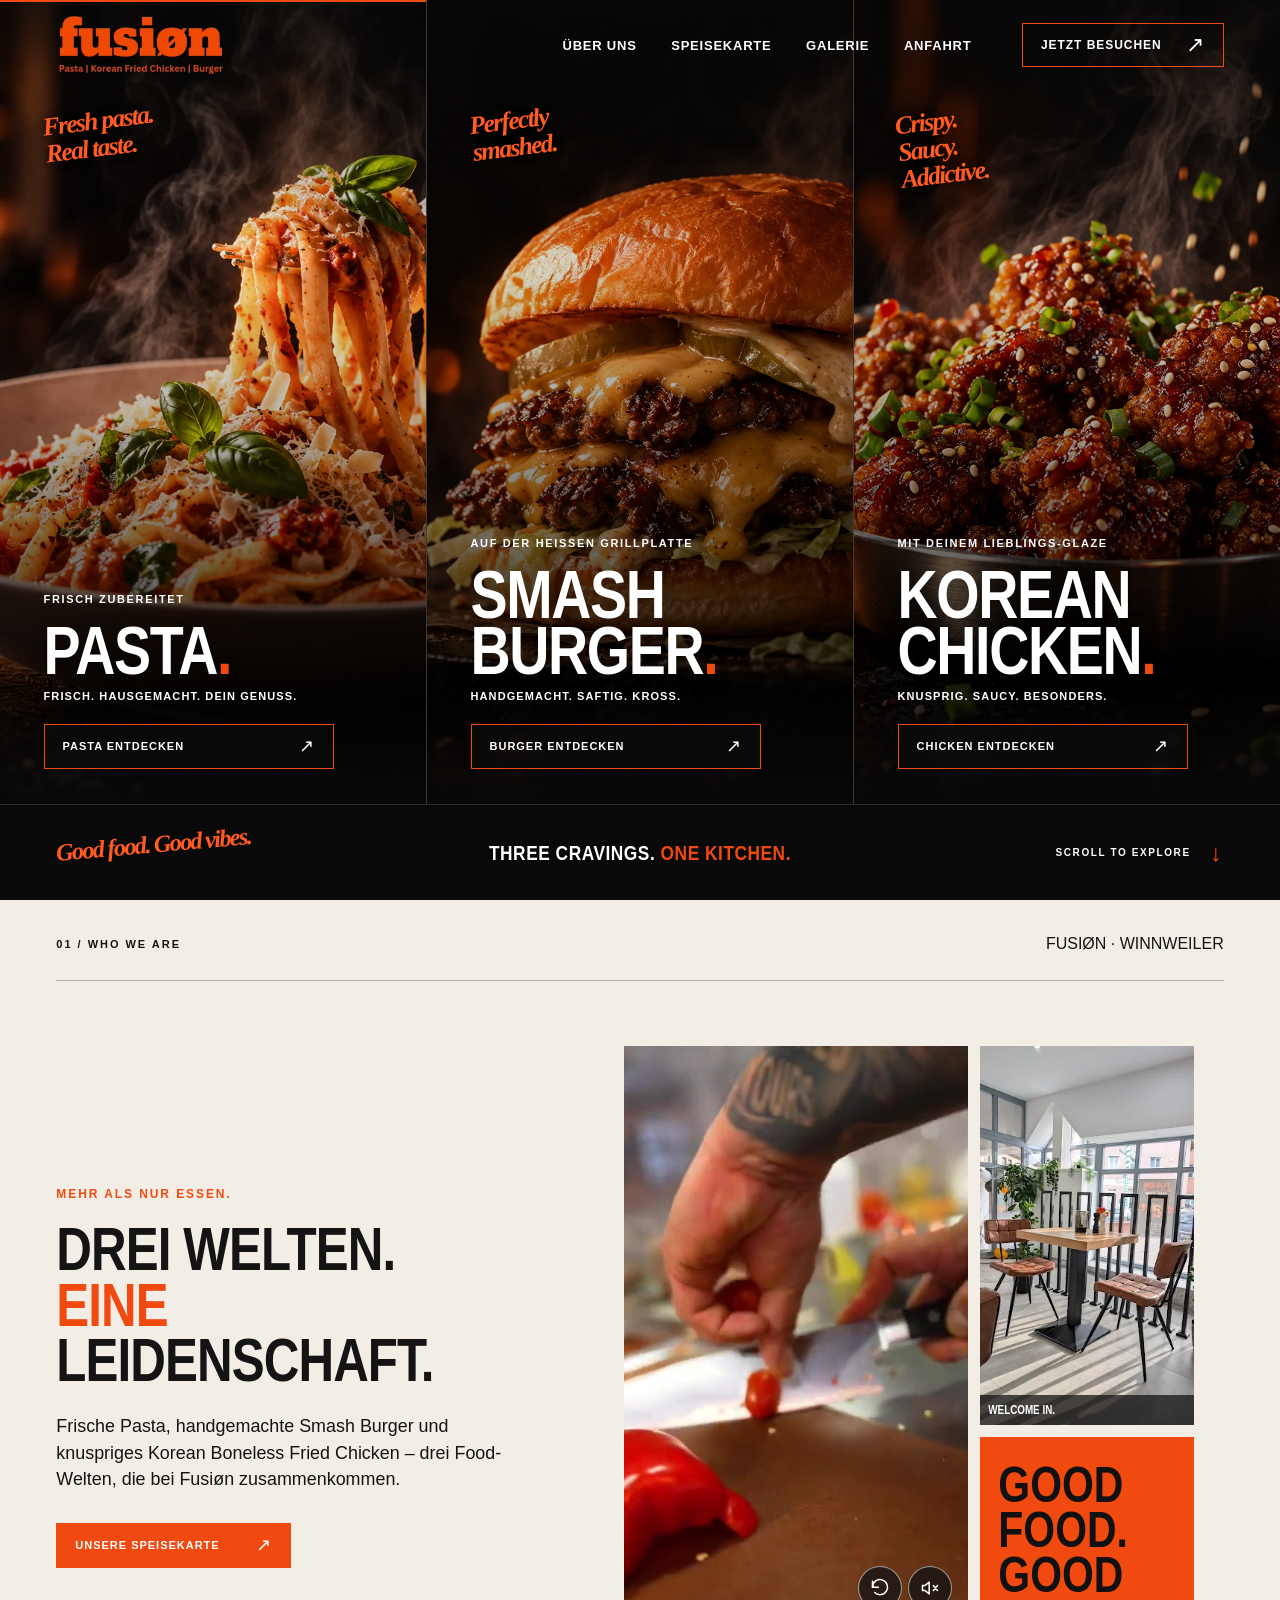
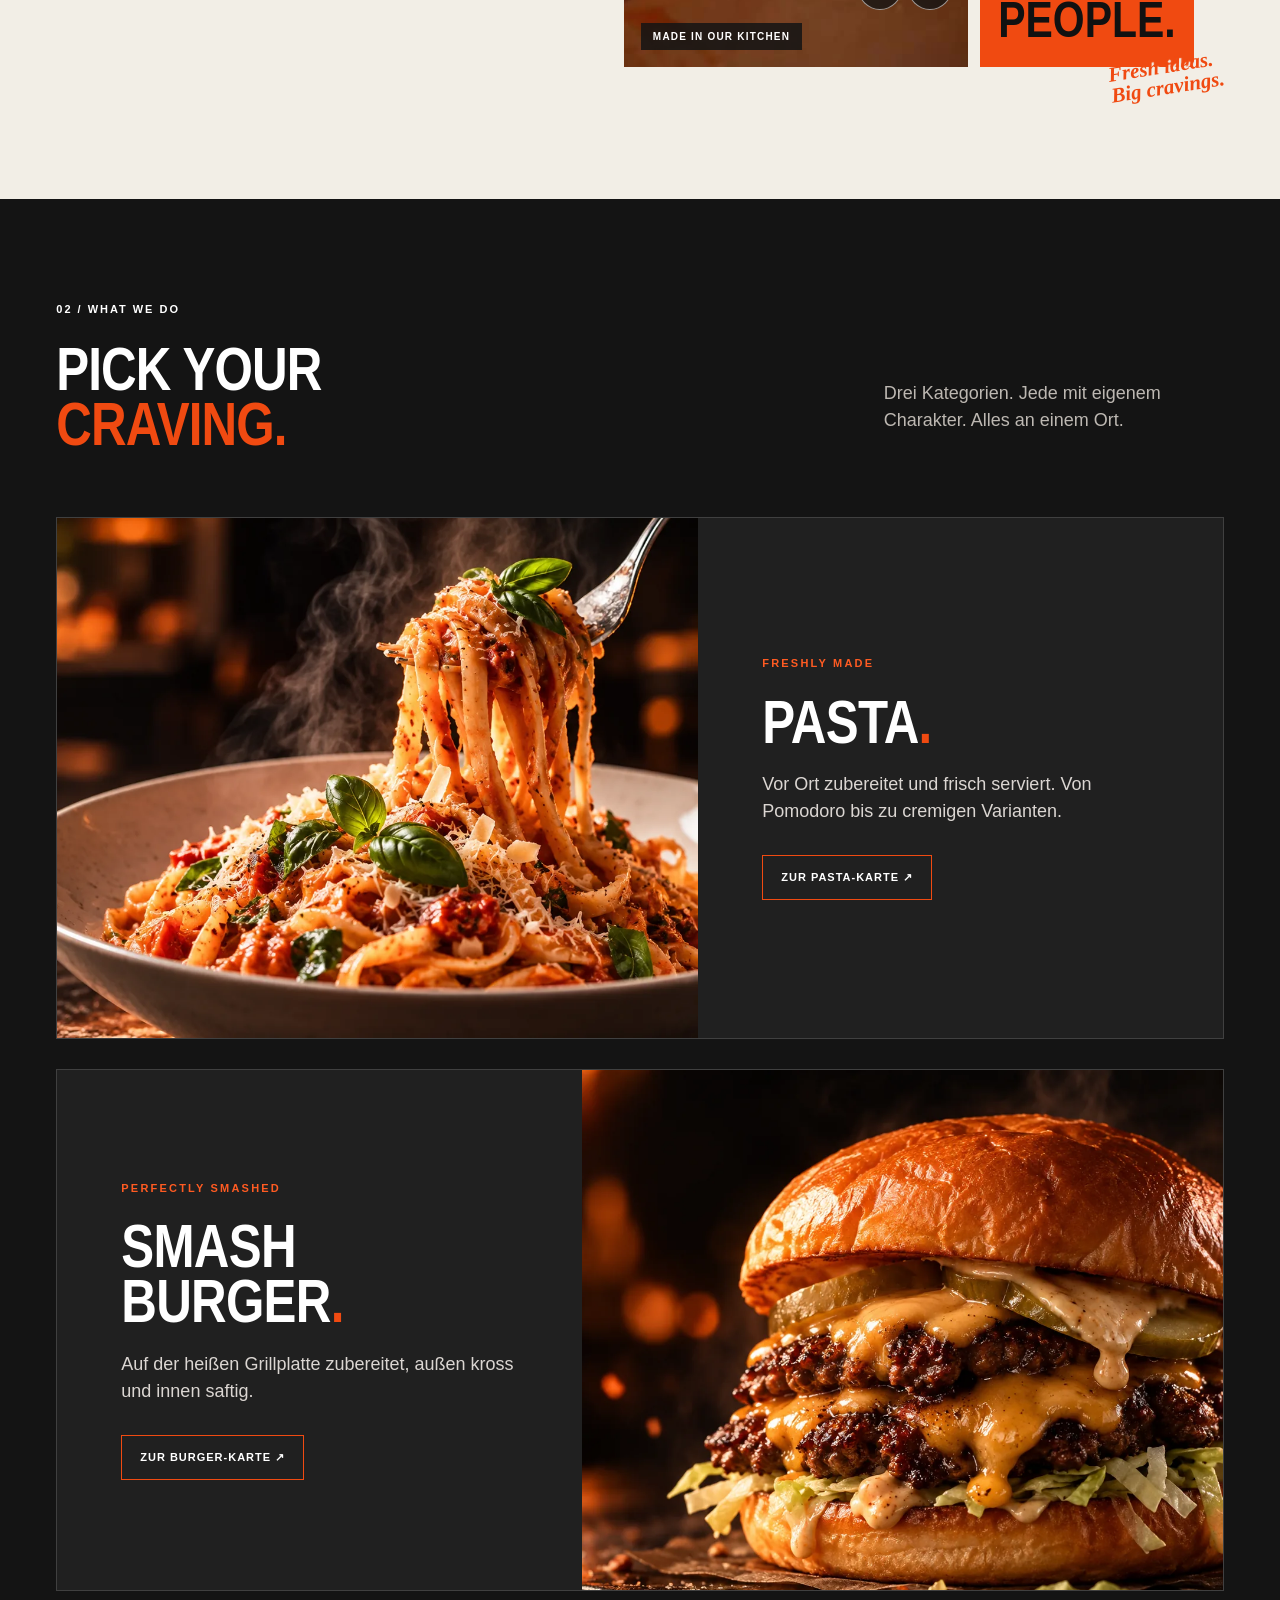
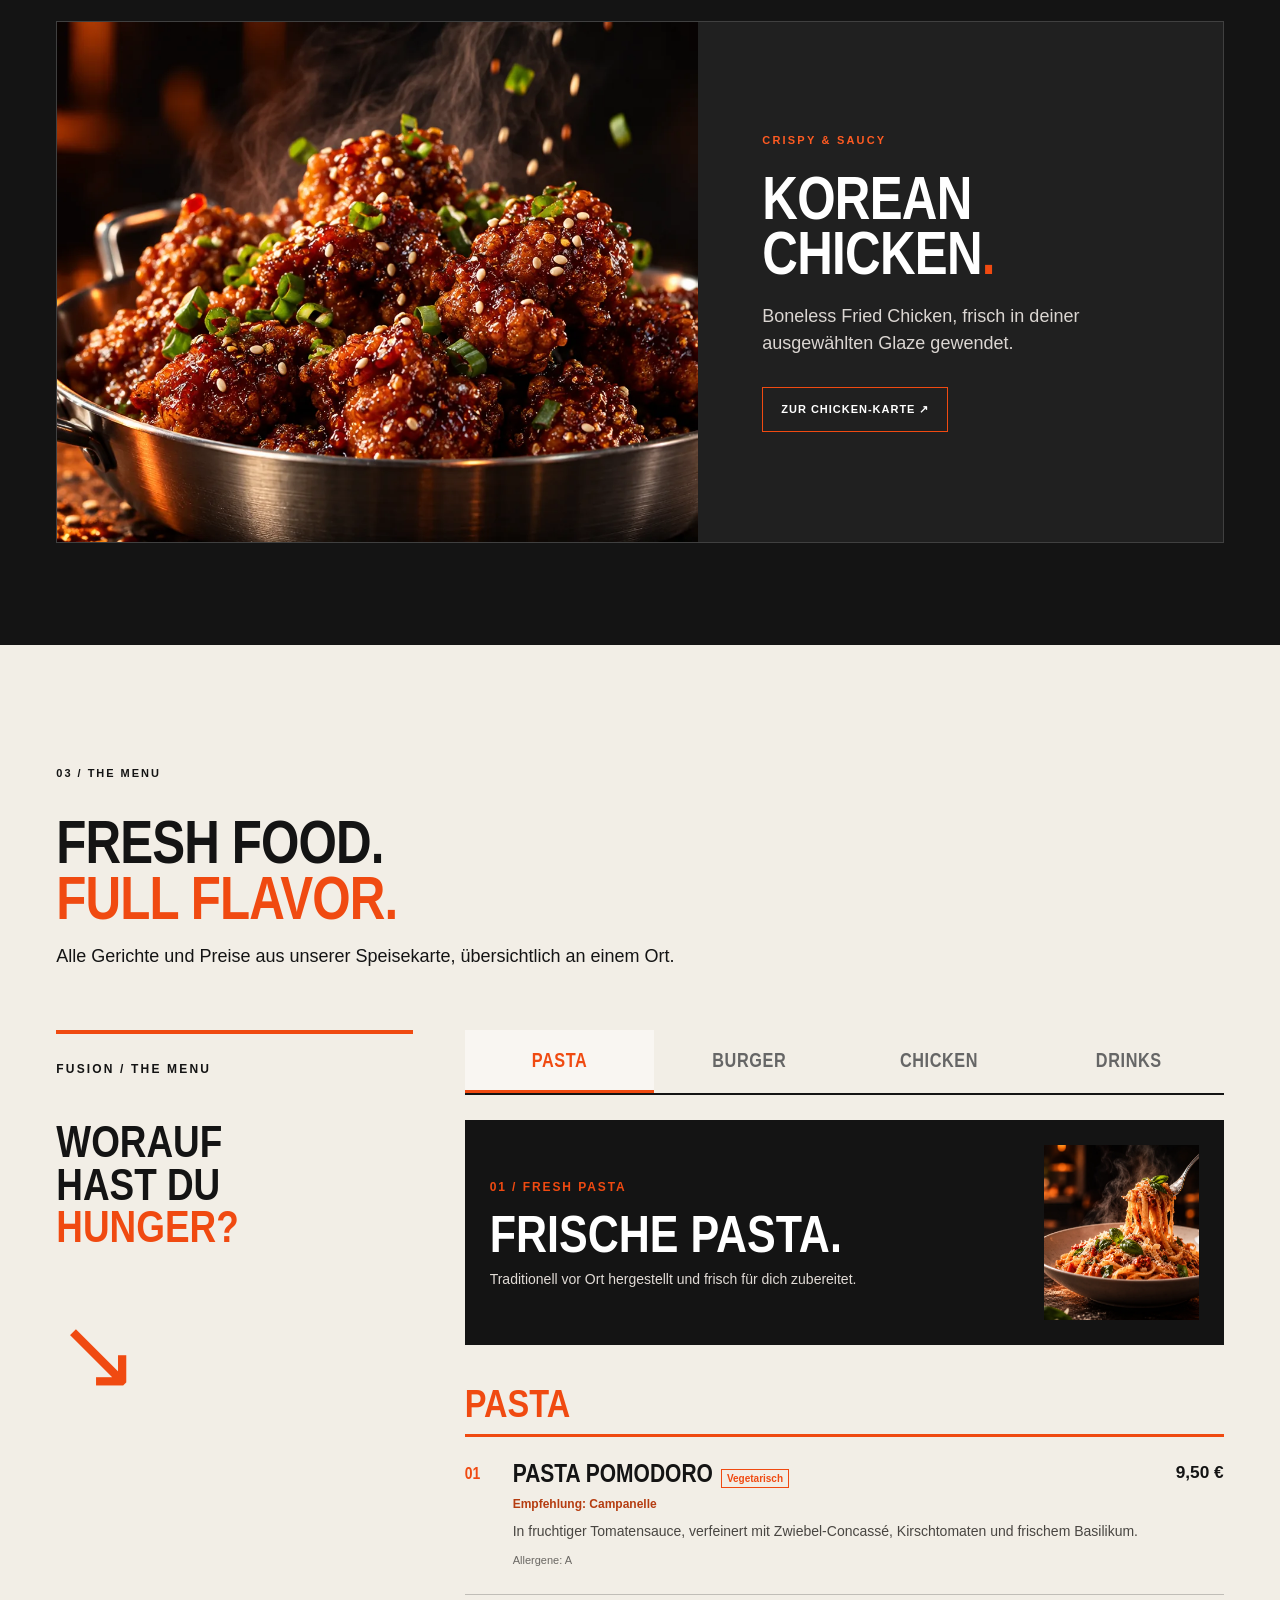
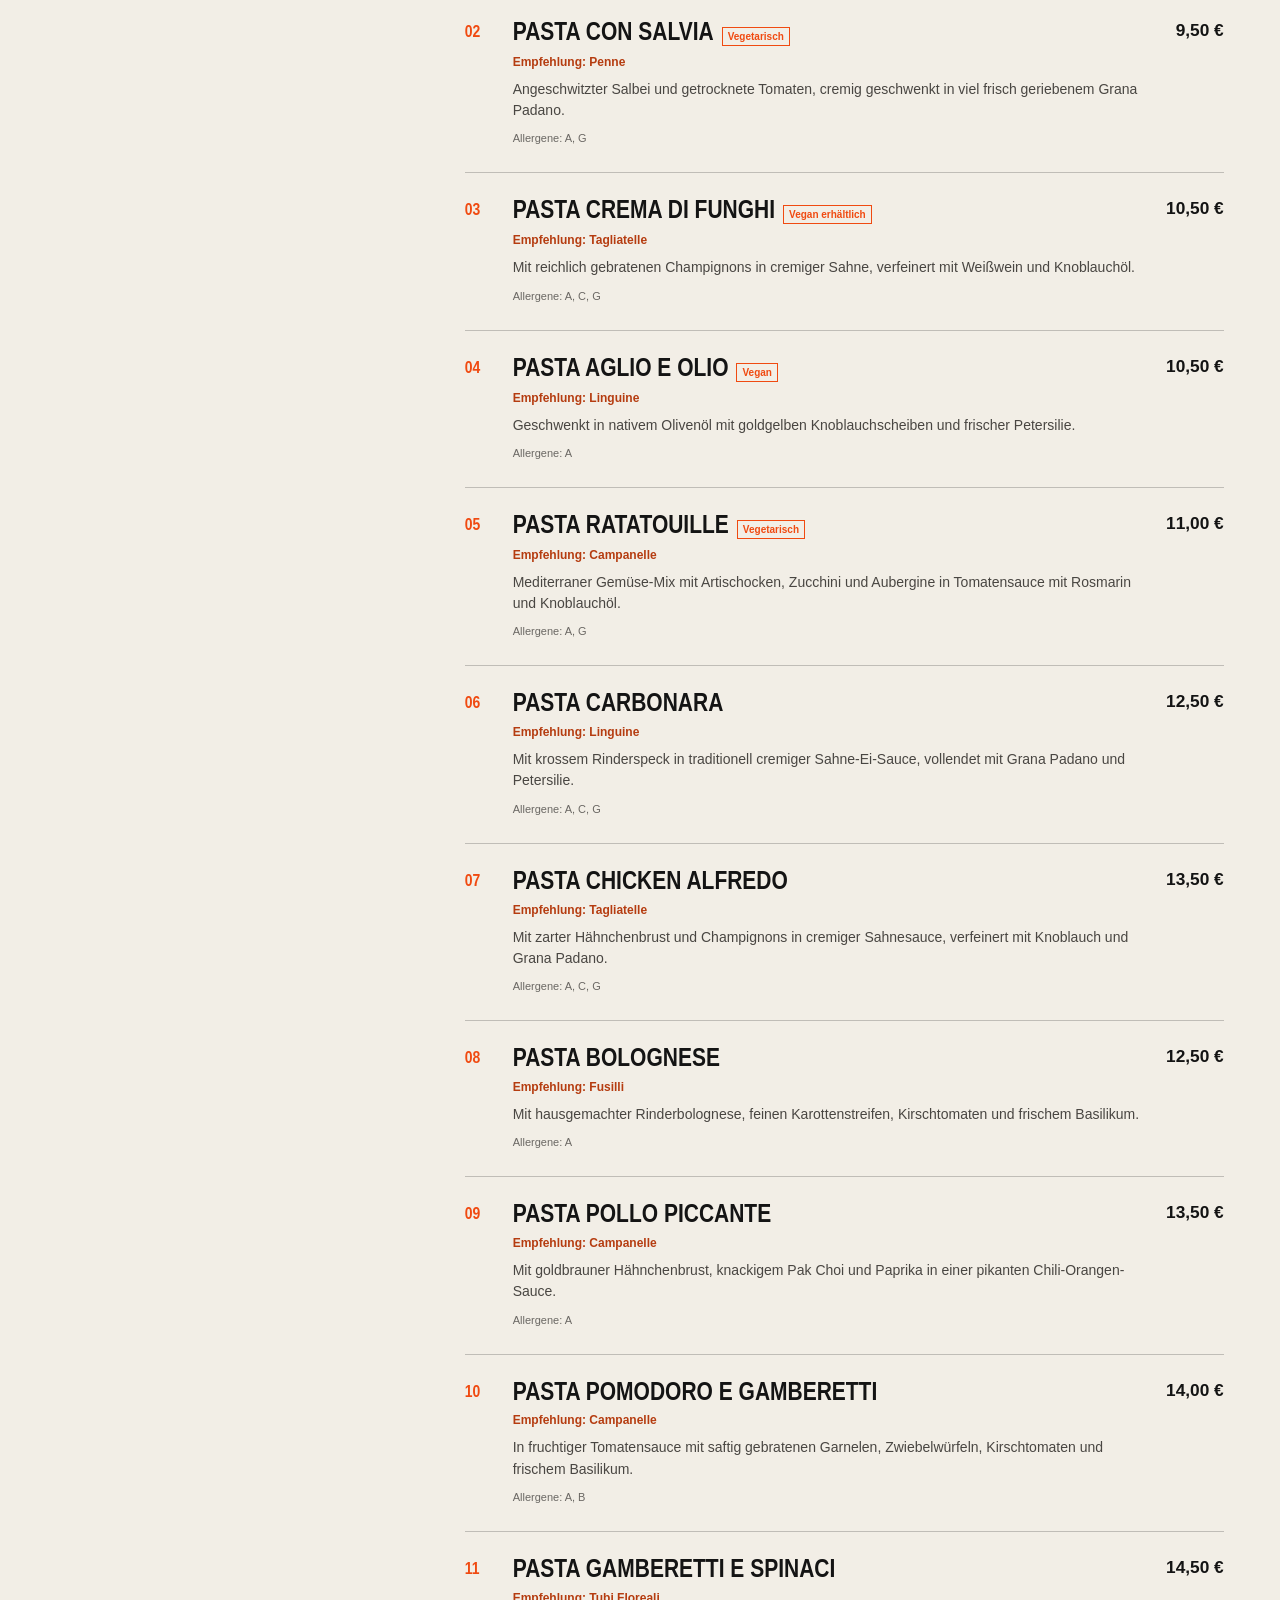
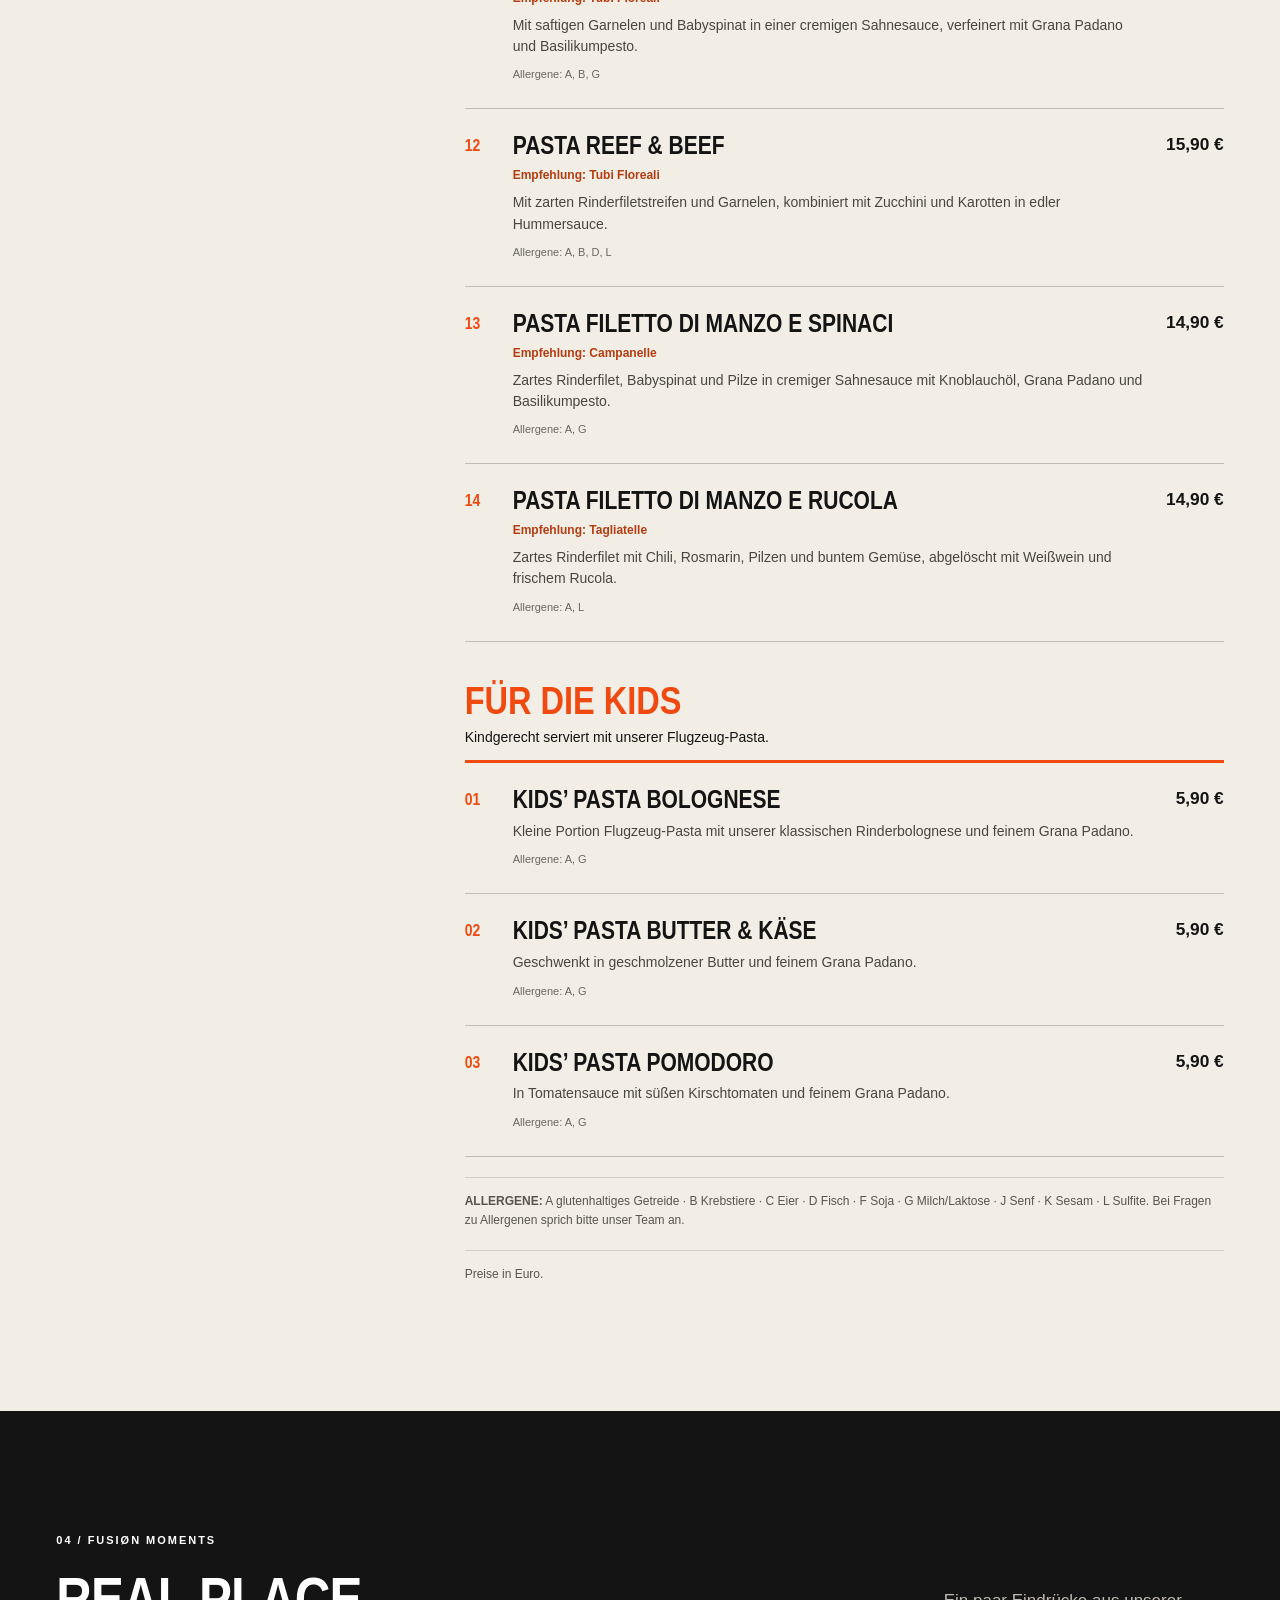
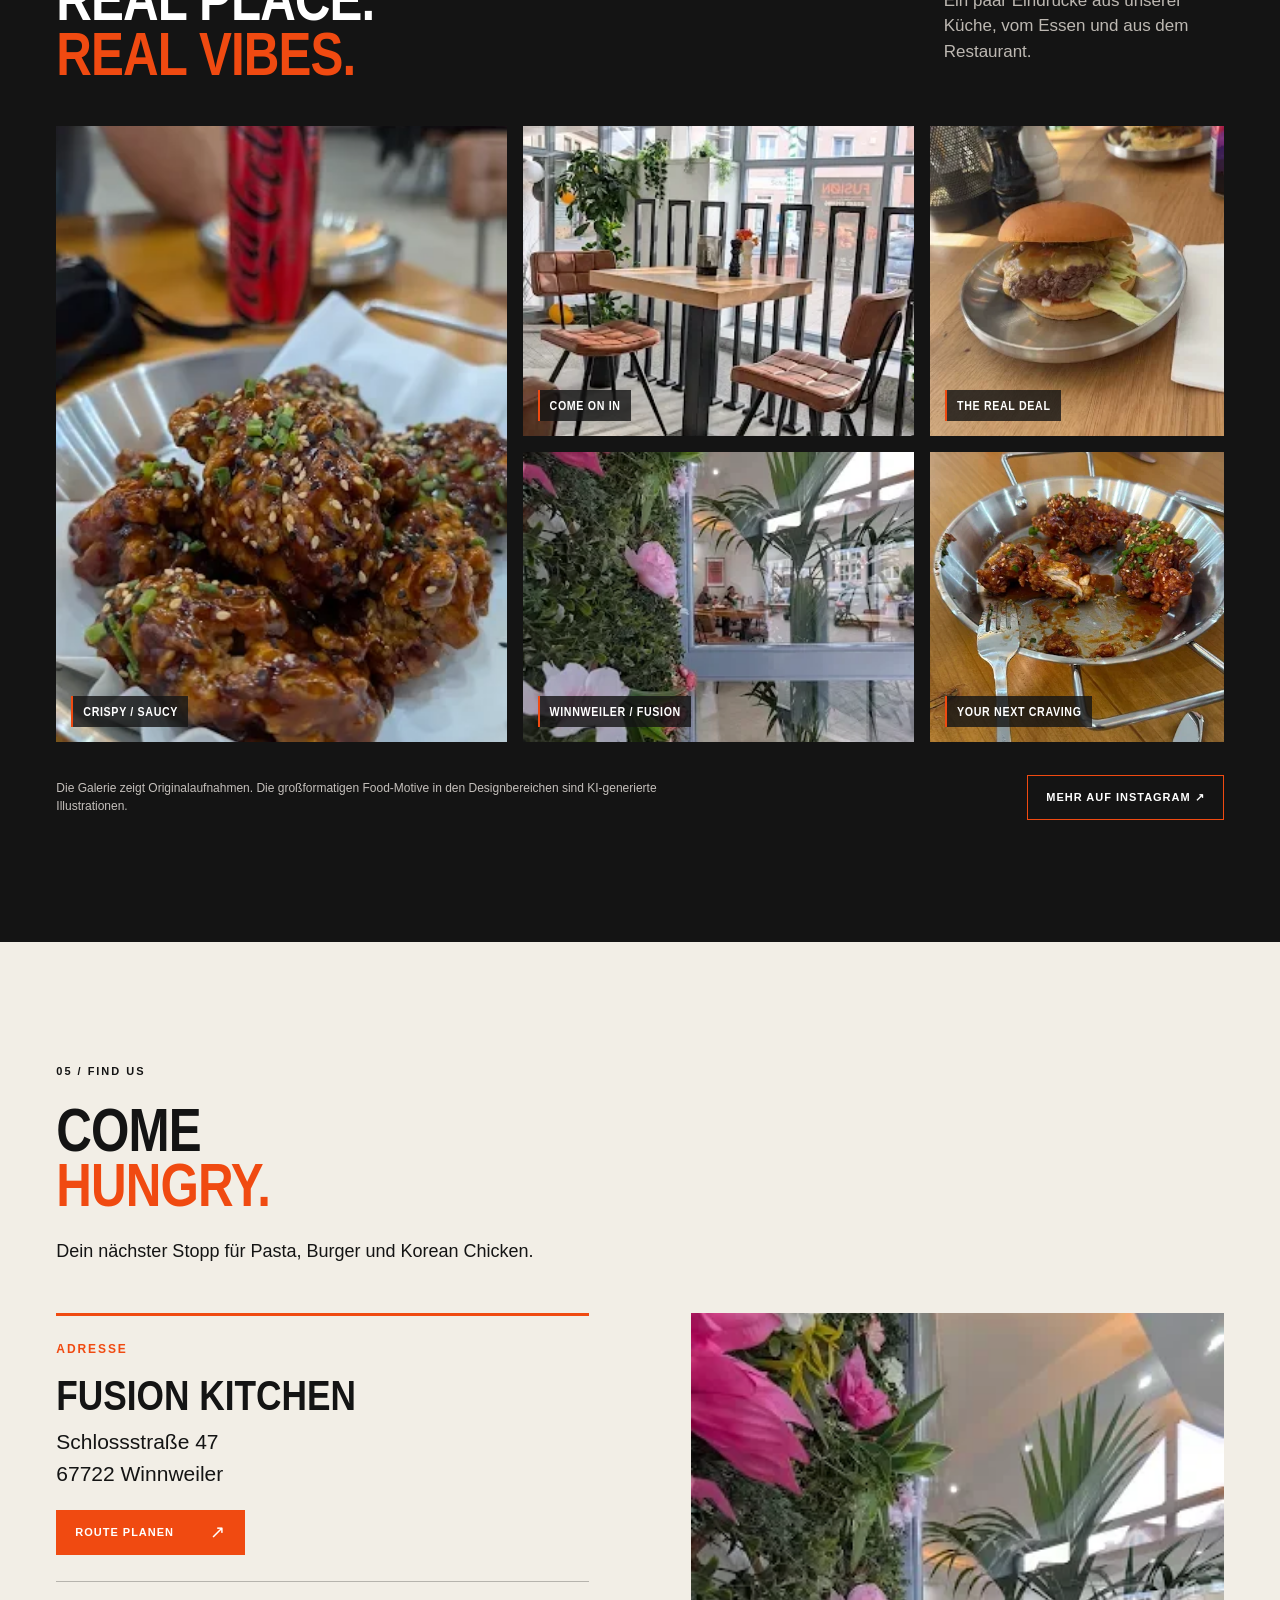
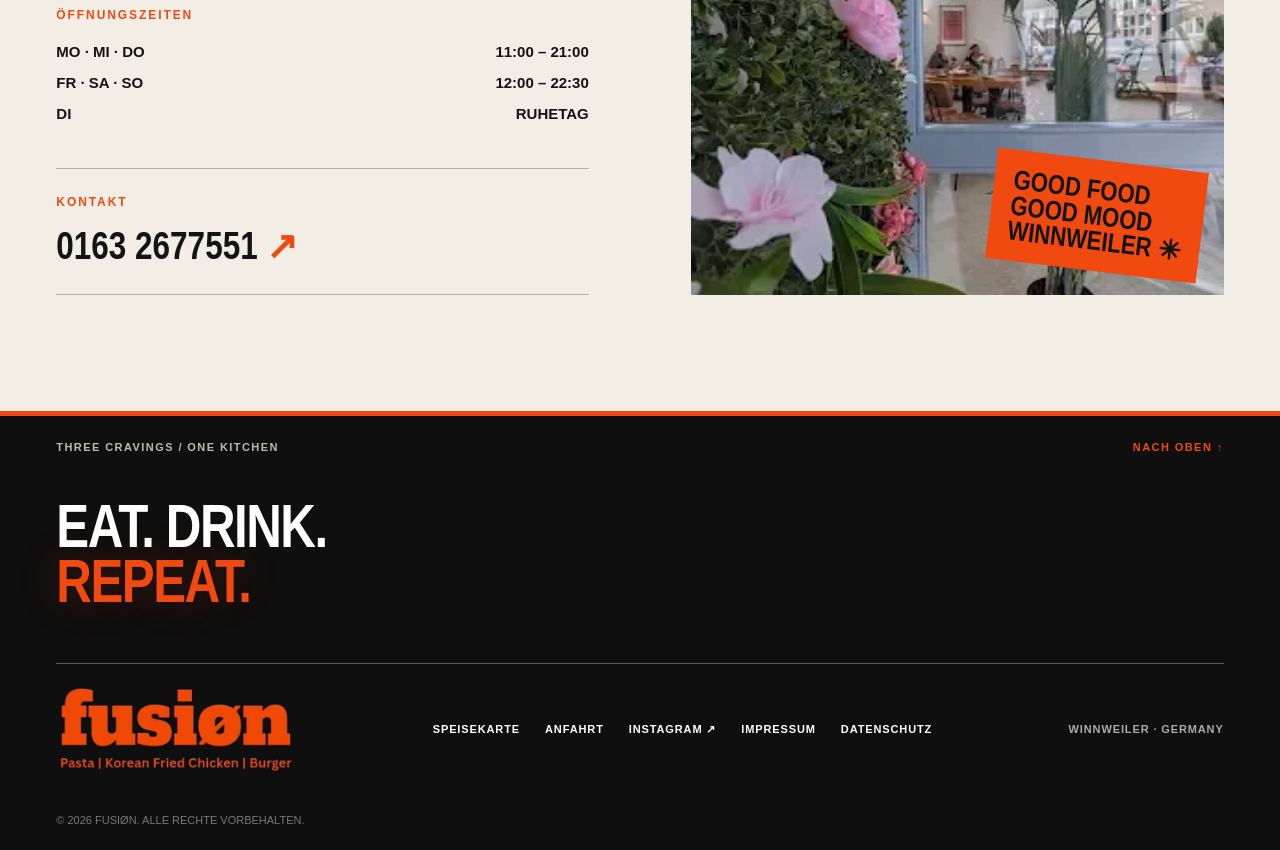
==== commit da8c8985: "Update index.html" ====
--- a/index.html
+++ b/index.html
@@ -70,7 +70,7 @@
     <section class="intro cream-section" id="ueber-uns">
       <div class="intro-kicker reveal"><span class="section-index"><span class="section-number">01 / </span>WHO WE ARE</span><span class="cross-symbol" aria-hidden="true"></span><span>FUSIØN · WINNWEILER</span></div>
       <div class="intro-main"><div class="intro-copy reveal"><p class="micro-label orange-text">MEHR ALS NUR ESSEN.</p><h2 class="display-title">DREI WELTEN.<br><em>EINE</em><br>LEIDENSCHAFT.</h2><p class="intro-desc">Frische Pasta, handgemachte Smash Burger und knuspriges Korean Boneless Fried Chicken – drei Food-Welten, die bei Fusiøn zusammenkommen.</p><a href="#speisekarte" class="solid-link">Unsere Speisekarte <span aria-hidden="true">↗</span></a></div>
-        <div class="intro-collage reveal"><div class="collage-main"><video class="kitchen-video" muted loop playsinline preload="none" poster="assets/images/pasta-kitchen-poster.jpg" aria-label="Video aus der Fusion-Küche"><source src="assets/video/pasta-kitchen.mp4" type="video/mp4"></video><div class="kitchen-video-controls" role="group" aria-label="Videosteuerung"><button class="kitchen-replay" type="button" aria-label="Video von Anfang abspielen" title="Video von Anfang abspielen"><svg viewBox="0 0 24 24" fill="none" stroke="currentColor" stroke-width="1.8" stroke-linecap="round" stroke-linejoin="round" aria-hidden="true"><path d="M3 11a9 9 0 1 1 2.7 6.4"/><path d="M3 4v7h7"/></svg></button><button class="kitchen-sound-toggle" type="button" aria-label="Ton einschalten" aria-pressed="false" title="Ton einschalten"><svg class="sound-icon sound-icon-muted" viewBox="0 0 24 24" fill="none" stroke="currentColor" stroke-width="1.8" stroke-linecap="round" stroke-linejoin="round" aria-hidden="true"><path d="M11 5 6 9H3v6h3l5 4V5Z"/><path d="m16 9 5 6m0-6-5 6"/></svg><svg class="sound-icon sound-icon-unmuted" viewBox="0 0 24 24" fill="none" stroke="currentColor" stroke-width="1.8" stroke-linecap="round" stroke-linejoin="round" aria-hidden="true"><path d="M11 5 6 9H3v6h3l5 4V5Z"/><path d="M15.5 8.5a5 5 0 0 1 0 7"/><path d="M18.5 5.5a9 9 0 0 1 0 13"/></svg></button></div><span class="image-label">MADE IN OUR KITCHEN<span class="section-number"> / 01</span></span></div><figure class="collage-small"><img src="assets/images/restaurant-interior.webp" loading="lazy" alt="Echter Blick in den Gastraum von Fusion Kitchen" width="287" height="510"><figcaption>WELCOME IN.</figcaption></figure><div class="orange-note">GOOD<br>FOOD.<br>GOOD<br>PEOPLE.</div><span class="collage-scribble">Fresh ideas.<br>Big cravings.</span></div>
+        <div class="intro-collage reveal"><div class="collage-main"><video class="kitchen-video" muted loop playsinline preload="none" poster="assets/images/pasta-kitchen-poster.jpg" aria-label="Video aus der Fusion-Küche"><source src="assets/video/pasta-kitchen.mp4" type="video/mp4"></video><div class="kitchen-video-controls" role="group" aria-label="Videosteuerung"><button class="kitchen-replay" type="button" aria-label="Video von Anfang abspielen" title="Video von Anfang abspielen"><svg viewBox="0 0 24 24" fill="none" stroke="currentColor" stroke-width="1.8" stroke-linecap="round" stroke-linejoin="round" aria-hidden="true"><path d="M3 11a9 9 0 1 1 2.7 6.4"/><path d="M3 4v7h7"/></svg></button><button class="kitchen-sound-toggle" type="button" aria-label="Ton einschalten" aria-pressed="false" title="Ton einschalten"><svg class="sound-icon sound-icon-muted" viewBox="0 0 24 24" fill="none" stroke="currentColor" stroke-width="1.8" stroke-linecap="round" stroke-linejoin="round" aria-hidden="true"><path d="M11 5 6 9H3v6h3l5 4V5Z"/><path d="m16 9 5 6m0-6-5 6"/></svg><svg class="sound-icon sound-icon-unmuted" viewBox="0 0 24 24" fill="none" stroke="currentColor" stroke-width="1.8" stroke-linecap="round" stroke-linejoin="round" aria-hidden="true"><path d="M11 5 6 9H3v6h3l5 4V5Z"/><path d="M15.5 8.5a5 5 0 0 1 0 7"/><path d="M18.5 5.5a9 9 0 0 1 0 13"/></svg></button></div><span class="image-label">MADE IN OUR KITCHEN<span class="section-number"></span></span></div><figure class="collage-small"><img src="assets/images/restaurant-interior.webp" loading="lazy" alt="Echter Blick in den Gastraum von Fusion Kitchen" width="287" height="510"><figcaption>WELCOME IN.</figcaption></figure><div class="orange-note">GOOD<br>FOOD.<br>GOOD<br>PEOPLE.</div><span class="collage-scribble">Fresh ideas.<br>Big cravings.</span></div>
       </div>
     </section>
 
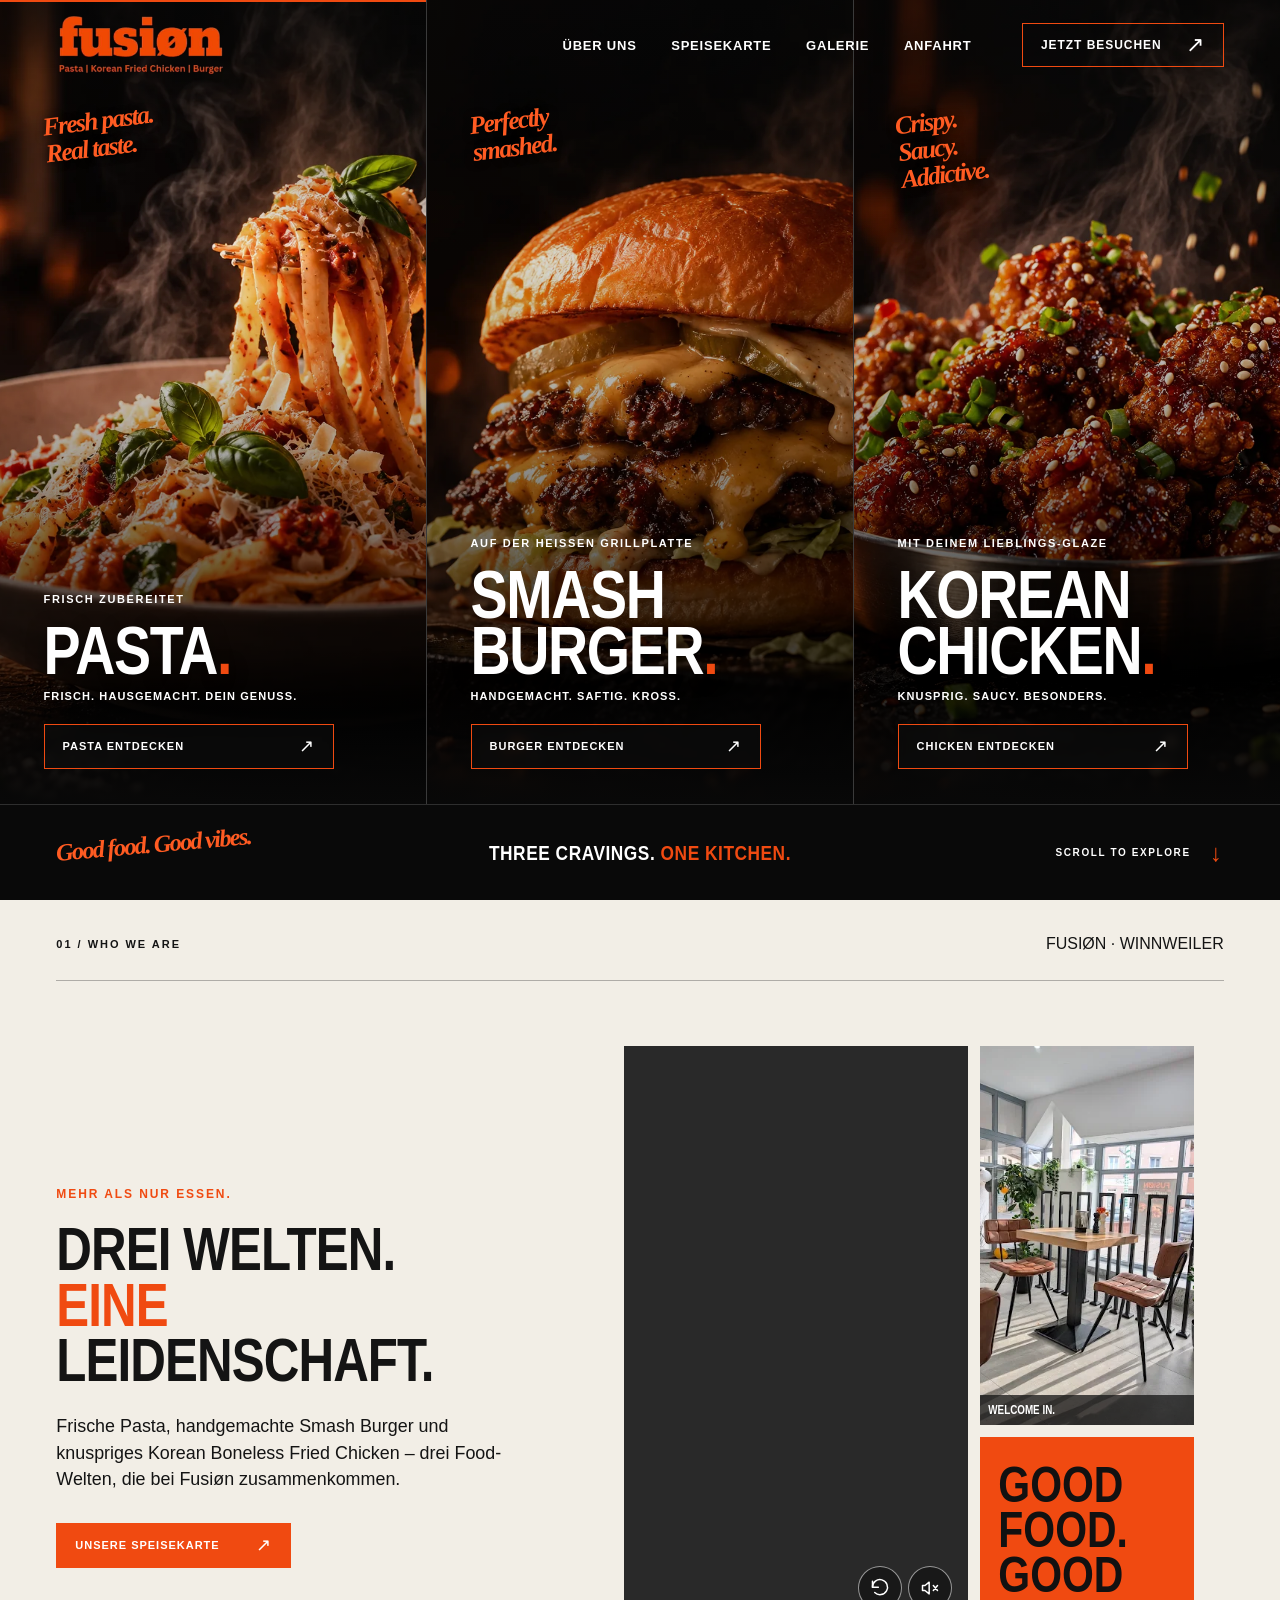
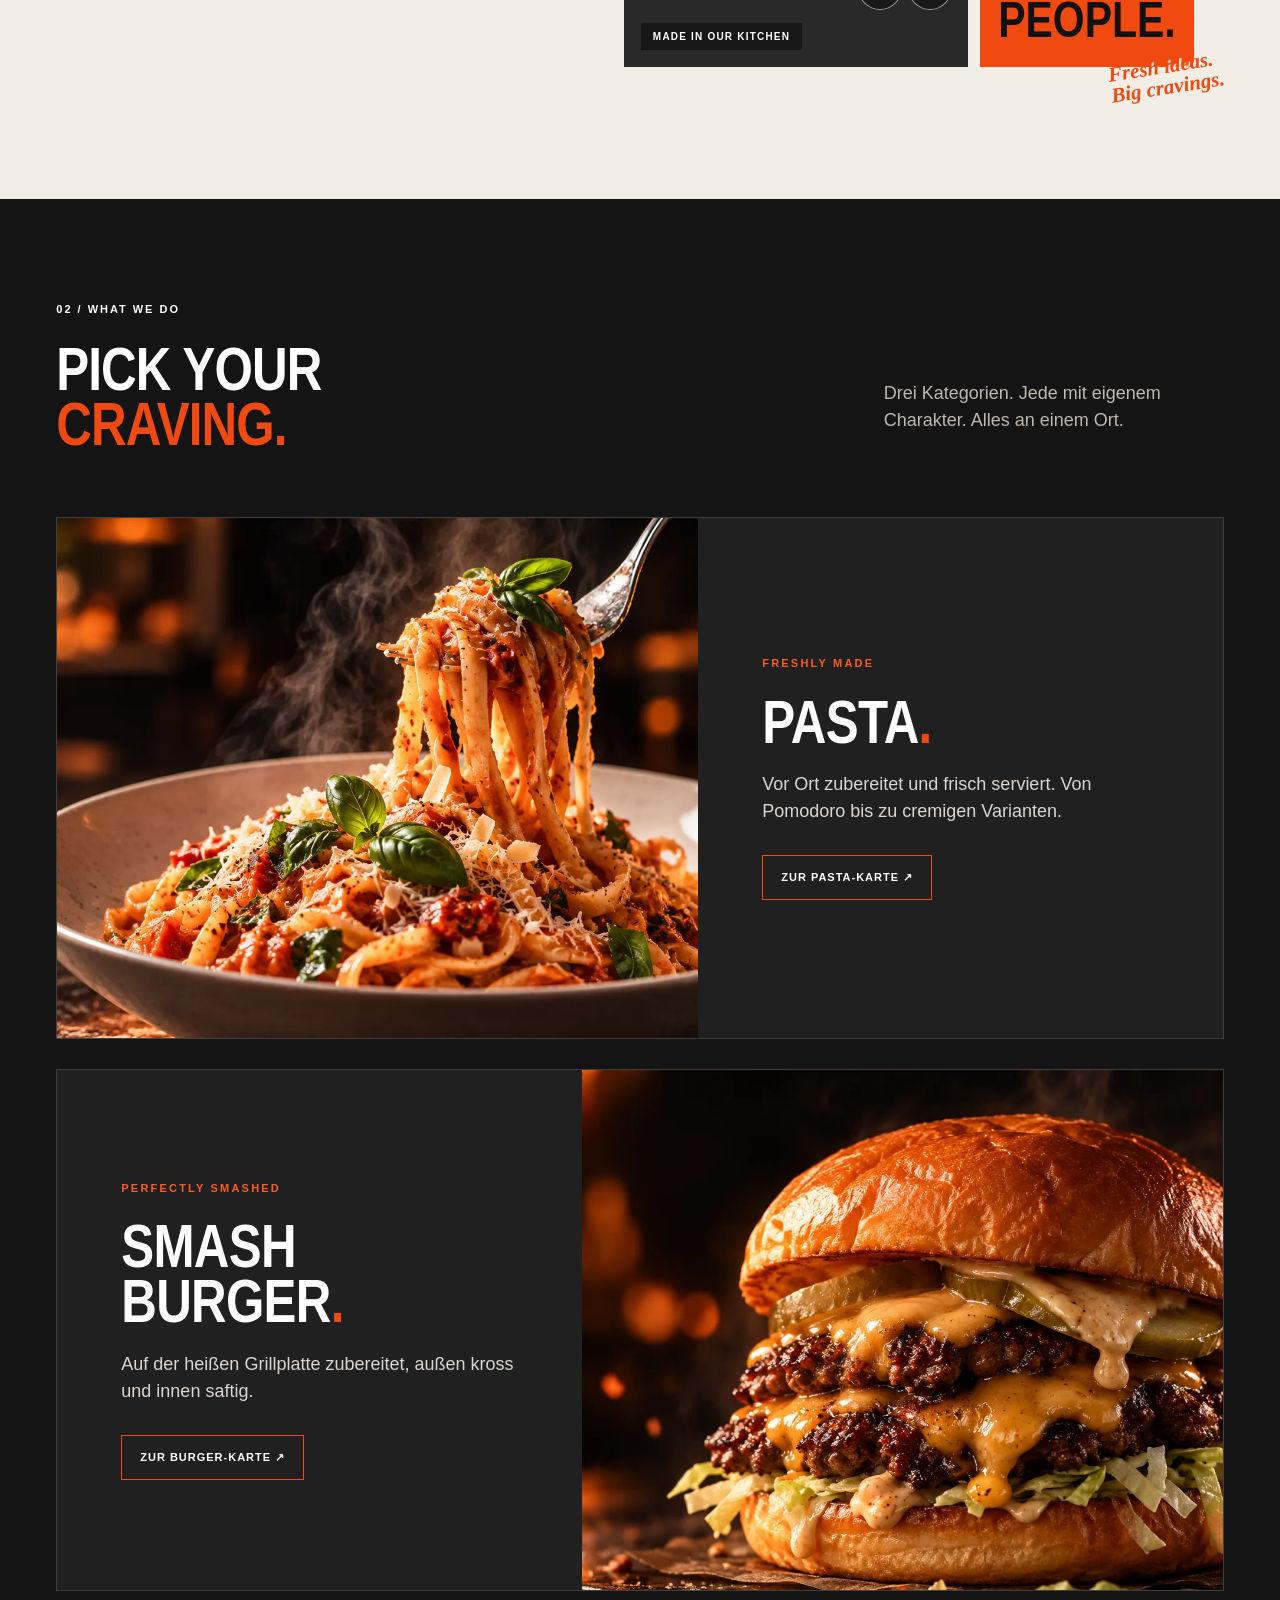
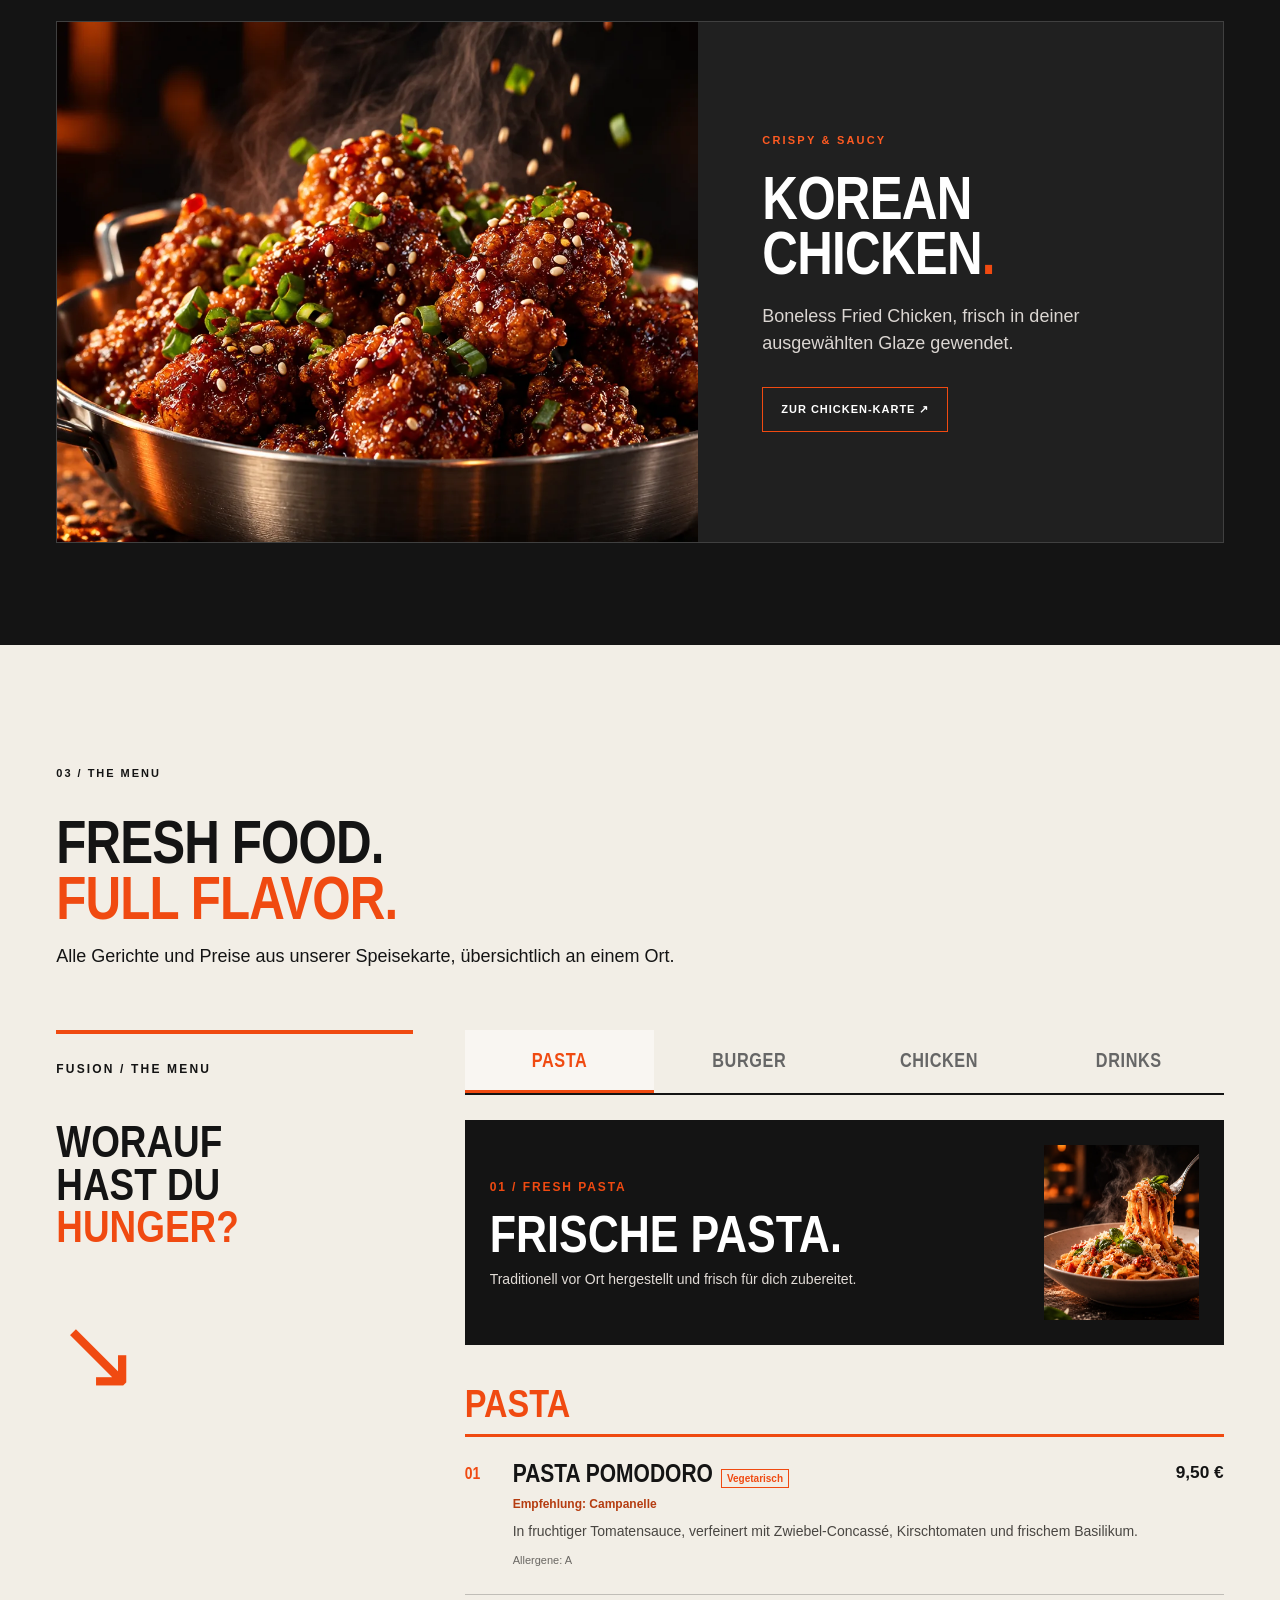
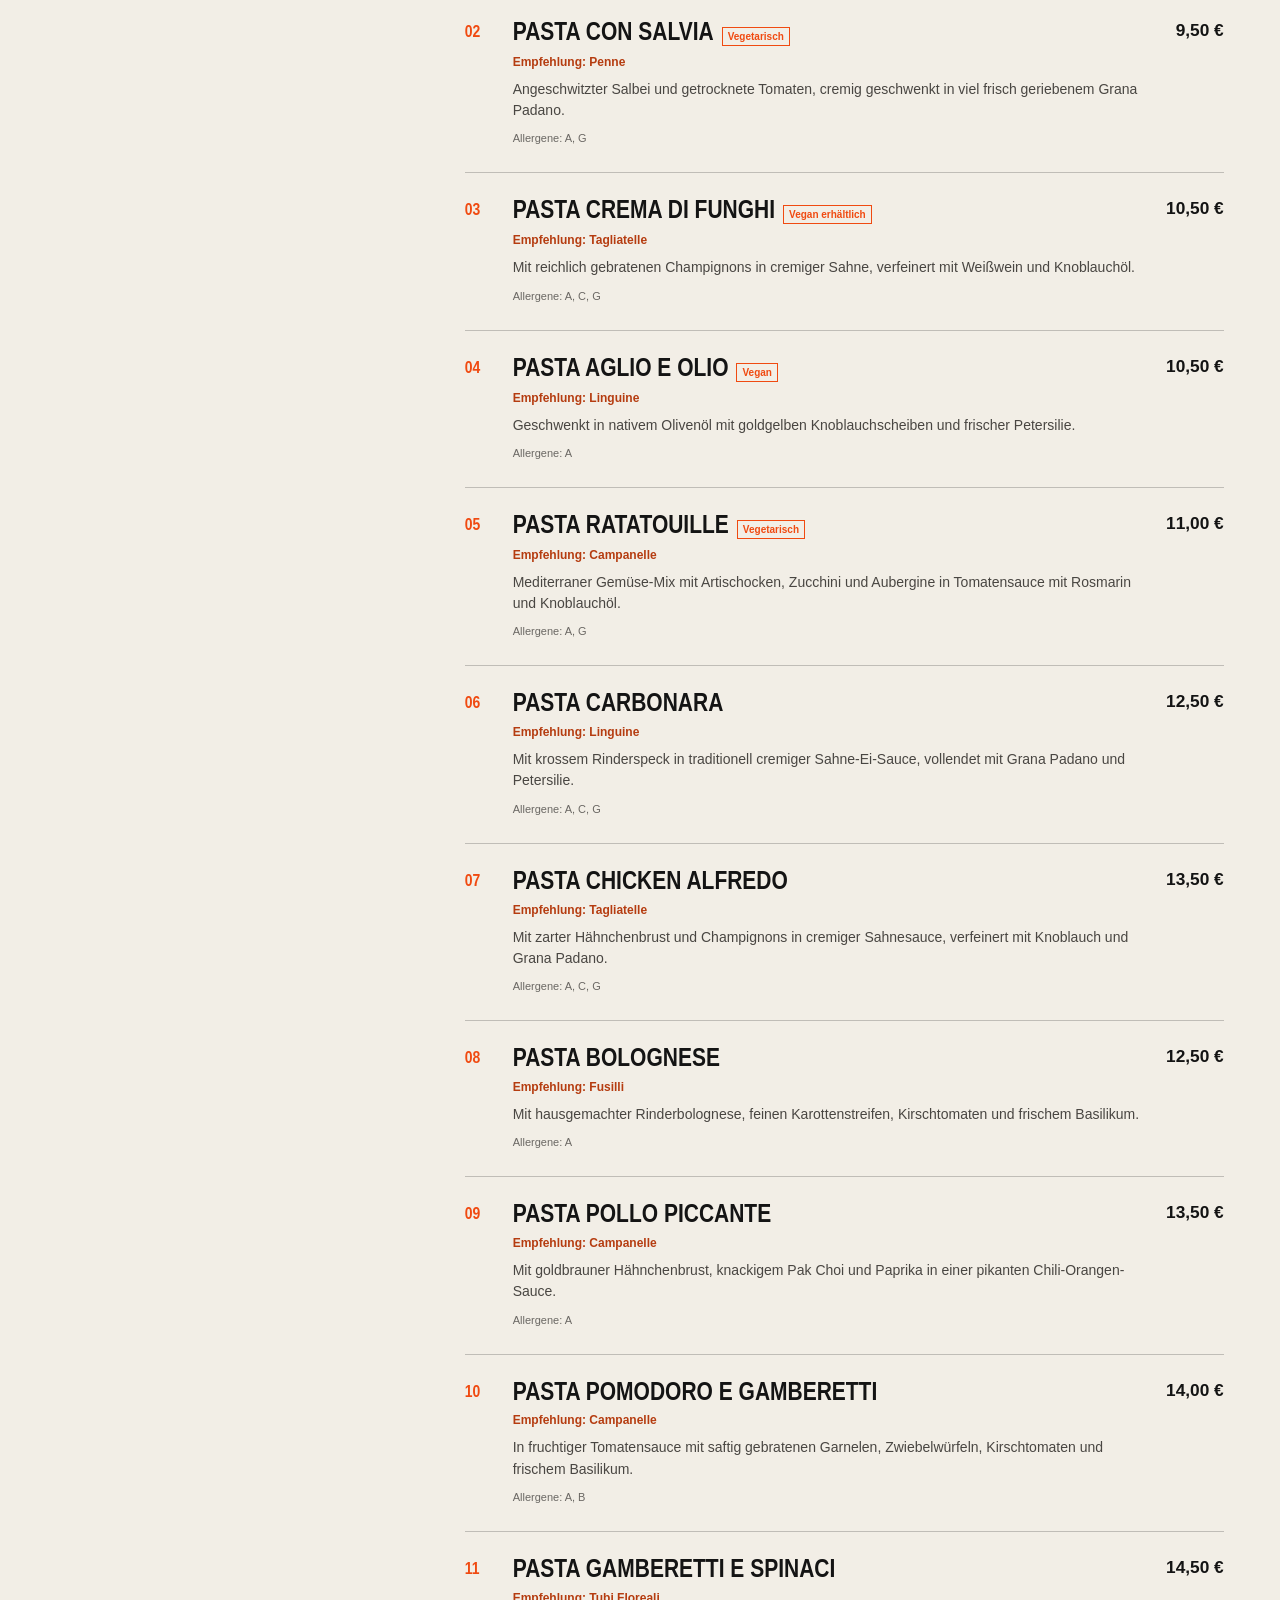
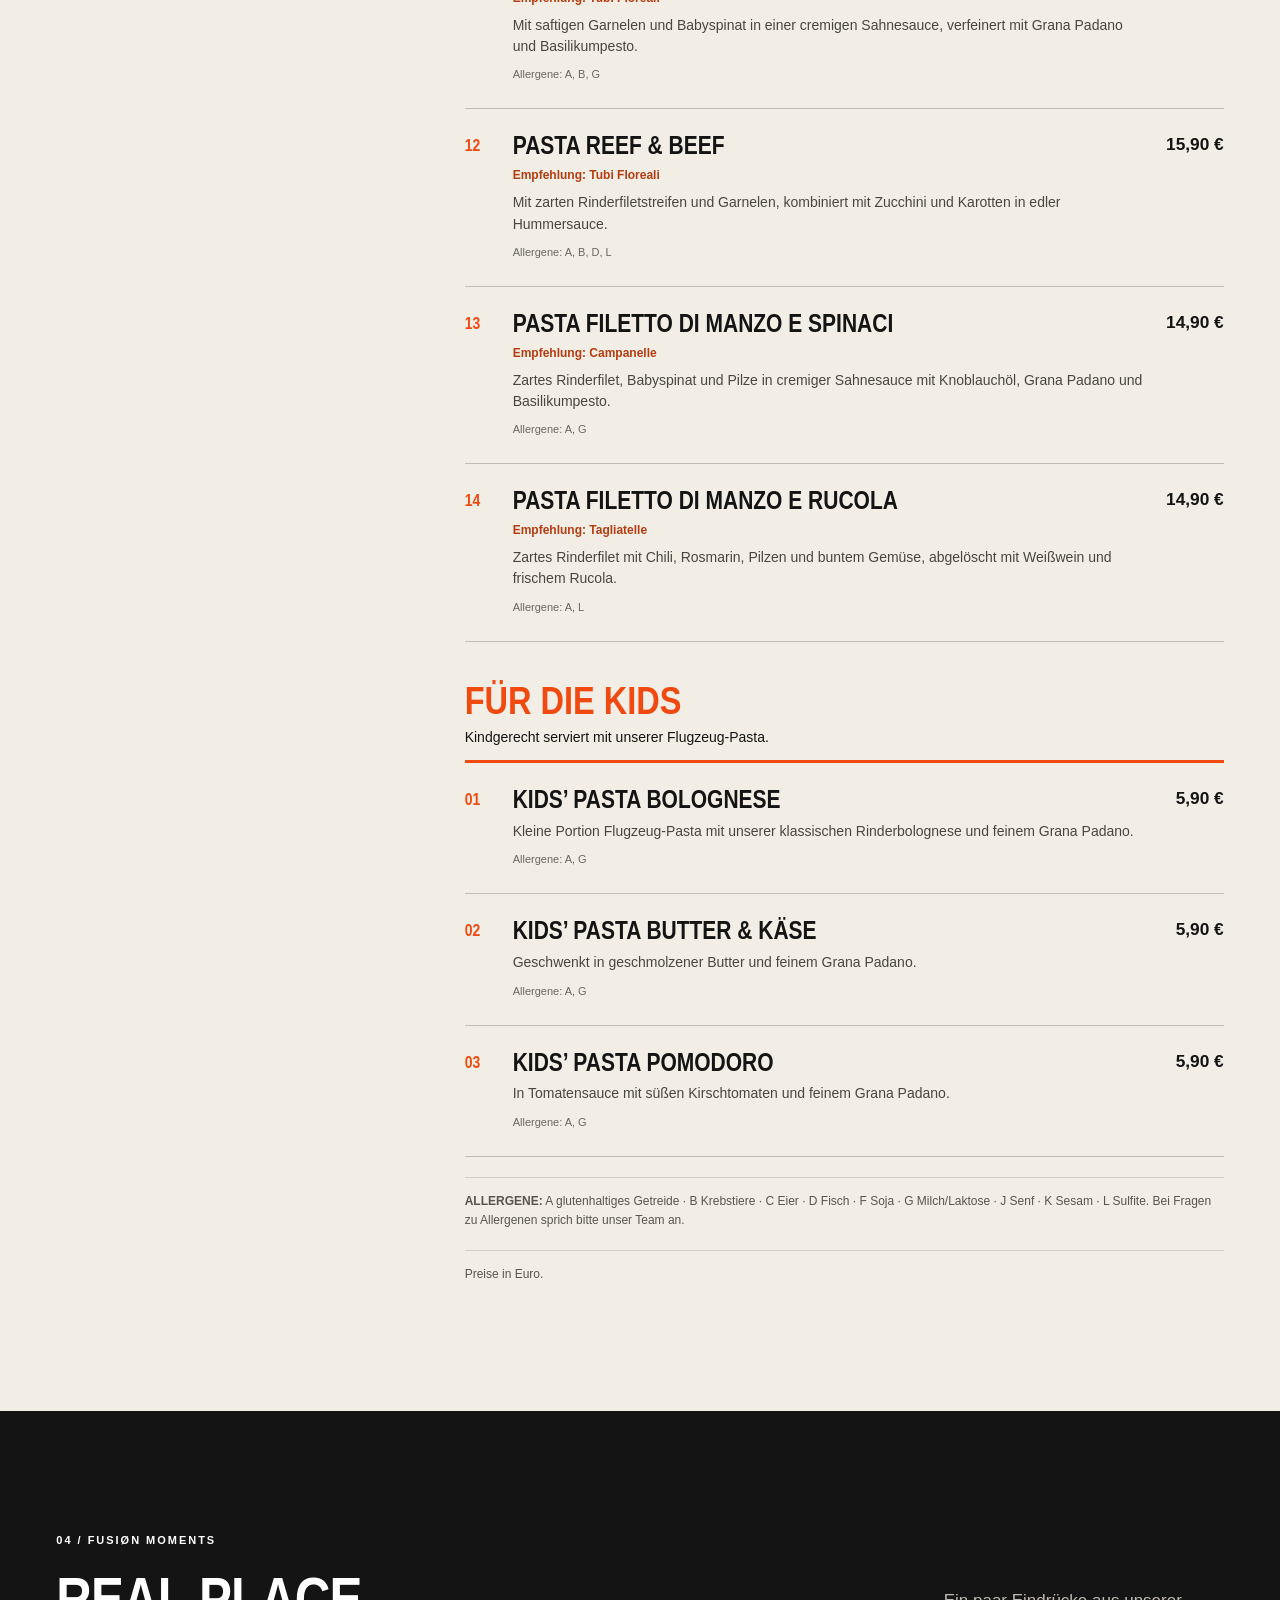
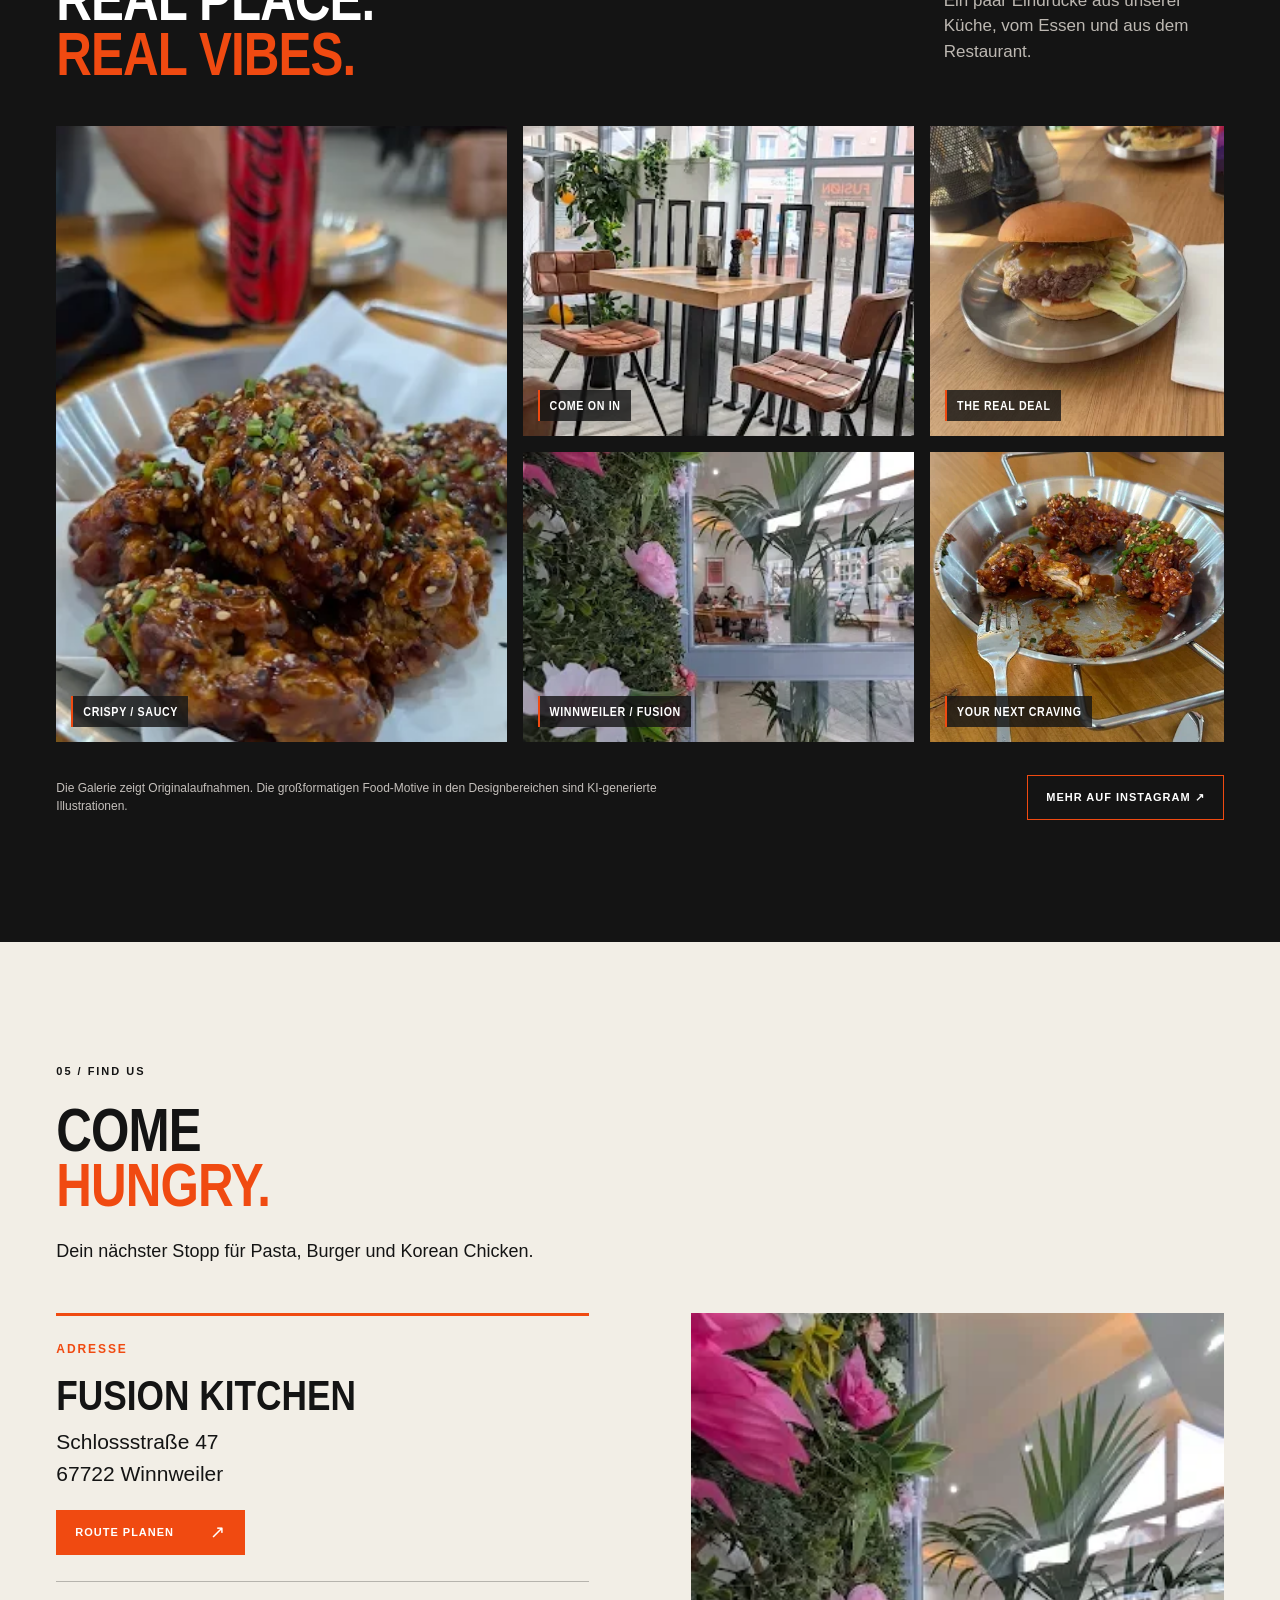
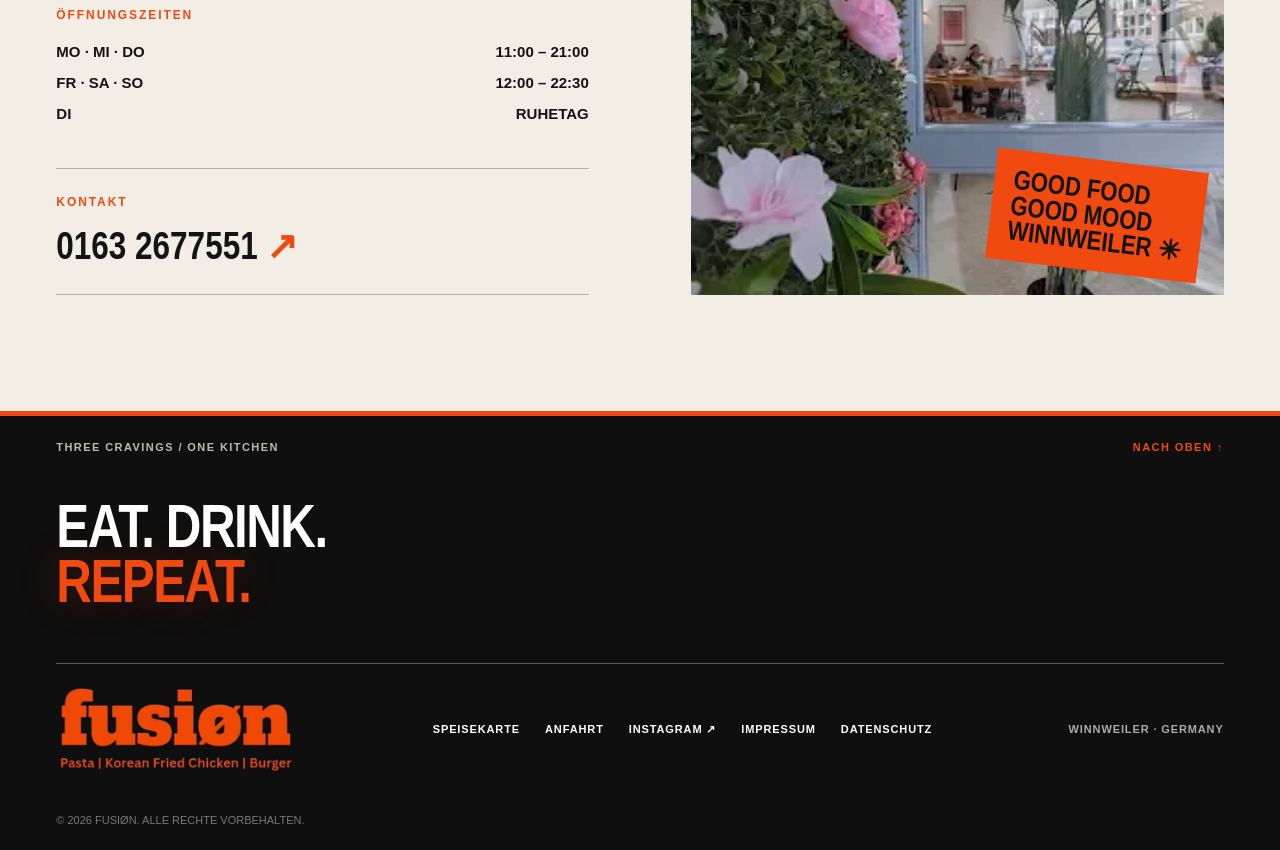
==== commit 12b308af: "Add files via upload" ====
--- a/index.html
+++ b/index.html
@@ -70,7 +70,7 @@
     <section class="intro cream-section" id="ueber-uns">
       <div class="intro-kicker reveal"><span class="section-index"><span class="section-number">01 / </span>WHO WE ARE</span><span class="cross-symbol" aria-hidden="true"></span><span>FUSIØN · WINNWEILER</span></div>
       <div class="intro-main"><div class="intro-copy reveal"><p class="micro-label orange-text">MEHR ALS NUR ESSEN.</p><h2 class="display-title">DREI WELTEN.<br><em>EINE</em><br>LEIDENSCHAFT.</h2><p class="intro-desc">Frische Pasta, handgemachte Smash Burger und knuspriges Korean Boneless Fried Chicken – drei Food-Welten, die bei Fusiøn zusammenkommen.</p><a href="#speisekarte" class="solid-link">Unsere Speisekarte <span aria-hidden="true">↗</span></a></div>
-        <div class="intro-collage reveal"><div class="collage-main"><video class="kitchen-video" muted loop playsinline preload="none" poster="assets/images/pasta-kitchen-poster.jpg" aria-label="Video aus der Fusion-Küche"><source src="assets/video/pasta-kitchen.mp4" type="video/mp4"></video><div class="kitchen-video-controls" role="group" aria-label="Videosteuerung"><button class="kitchen-replay" type="button" aria-label="Video von Anfang abspielen" title="Video von Anfang abspielen"><svg viewBox="0 0 24 24" fill="none" stroke="currentColor" stroke-width="1.8" stroke-linecap="round" stroke-linejoin="round" aria-hidden="true"><path d="M3 11a9 9 0 1 1 2.7 6.4"/><path d="M3 4v7h7"/></svg></button><button class="kitchen-sound-toggle" type="button" aria-label="Ton einschalten" aria-pressed="false" title="Ton einschalten"><svg class="sound-icon sound-icon-muted" viewBox="0 0 24 24" fill="none" stroke="currentColor" stroke-width="1.8" stroke-linecap="round" stroke-linejoin="round" aria-hidden="true"><path d="M11 5 6 9H3v6h3l5 4V5Z"/><path d="m16 9 5 6m0-6-5 6"/></svg><svg class="sound-icon sound-icon-unmuted" viewBox="0 0 24 24" fill="none" stroke="currentColor" stroke-width="1.8" stroke-linecap="round" stroke-linejoin="round" aria-hidden="true"><path d="M11 5 6 9H3v6h3l5 4V5Z"/><path d="M15.5 8.5a5 5 0 0 1 0 7"/><path d="M18.5 5.5a9 9 0 0 1 0 13"/></svg></button></div><span class="image-label">MADE IN OUR KITCHEN<span class="section-number"></span></span></div><figure class="collage-small"><img src="assets/images/restaurant-interior.webp" loading="lazy" alt="Echter Blick in den Gastraum von Fusion Kitchen" width="287" height="510"><figcaption>WELCOME IN.</figcaption></figure><div class="orange-note">GOOD<br>FOOD.<br>GOOD<br>PEOPLE.</div><span class="collage-scribble">Fresh ideas.<br>Big cravings.</span></div>
+        <div class="intro-collage reveal"><div class="collage-main"><video class="kitchen-video" muted loop playsinline preload="none"aria-label="Video aus der Fusion-Küche"><source src="assets/video/pasta-kitchen.mp4?v=2" type="video/mp4"></video><div class="kitchen-video-controls" role="group" aria-label="Videosteuerung"><button class="kitchen-replay" type="button" aria-label="Video von Anfang abspielen" title="Video von Anfang abspielen"><svg viewBox="0 0 24 24" fill="none" stroke="currentColor" stroke-width="1.8" stroke-linecap="round" stroke-linejoin="round" aria-hidden="true"><path d="M3 11a9 9 0 1 1 2.7 6.4"/><path d="M3 4v7h7"/></svg></button><button class="kitchen-sound-toggle" type="button" aria-label="Ton einschalten" aria-pressed="false" title="Ton einschalten"><svg class="sound-icon sound-icon-muted" viewBox="0 0 24 24" fill="none" stroke="currentColor" stroke-width="1.8" stroke-linecap="round" stroke-linejoin="round" aria-hidden="true"><path d="M11 5 6 9H3v6h3l5 4V5Z"/><path d="m16 9 5 6m0-6-5 6"/></svg><svg class="sound-icon sound-icon-unmuted" viewBox="0 0 24 24" fill="none" stroke="currentColor" stroke-width="1.8" stroke-linecap="round" stroke-linejoin="round" aria-hidden="true"><path d="M11 5 6 9H3v6h3l5 4V5Z"/><path d="M15.5 8.5a5 5 0 0 1 0 7"/><path d="M18.5 5.5a9 9 0 0 1 0 13"/></svg></button></div><span class="image-label">MADE IN OUR KITCHEN<span class="section-number"></span></span></div><figure class="collage-small"><img src="assets/images/restaurant-interior.webp" loading="lazy" alt="Echter Blick in den Gastraum von Fusion Kitchen" width="287" height="510"><figcaption>WELCOME IN.</figcaption></figure><div class="orange-note">GOOD<br>FOOD.<br>GOOD<br>PEOPLE.</div><span class="collage-scribble">Fresh ideas.<br>Big cravings.</span></div>
       </div>
     </section>
 
--- a/styles.css
+++ b/styles.css
@@ -201,6 +201,26 @@
 .collage-main .kitchen-sound-toggle[aria-pressed="true"] .sound-icon-muted { display: none; }
 .collage-main .kitchen-sound-toggle[aria-pressed="true"] .sound-icon-unmuted { display: block; }
 /* Die Steuerung liegt knapp oberhalb der Bildunterschrift statt über ihr. */
-@media (max-width: 599px) {
-  .collage-main .kitchen-video-controls { right: 8px; bottom: 52px; gap: 5px; }
-}
+/* VIDEO BUTTONS – MOBILE & TABLET */
+
+@media (max-width: 1024px) {
+
+  .collage-main .kitchen-video-controls {
+    right: 10px;
+    bottom: 40px;
+    gap: 6px;
+  }
+
+  .collage-main .kitchen-video-controls button {
+    width: 30px;
+    height: 30px;
+    flex: 0 0 30px;
+    padding: 7px;
+  }
+
+  .collage-main .kitchen-video-controls svg {
+    width: 14px;
+    height: 14px;
+  }
+
+}
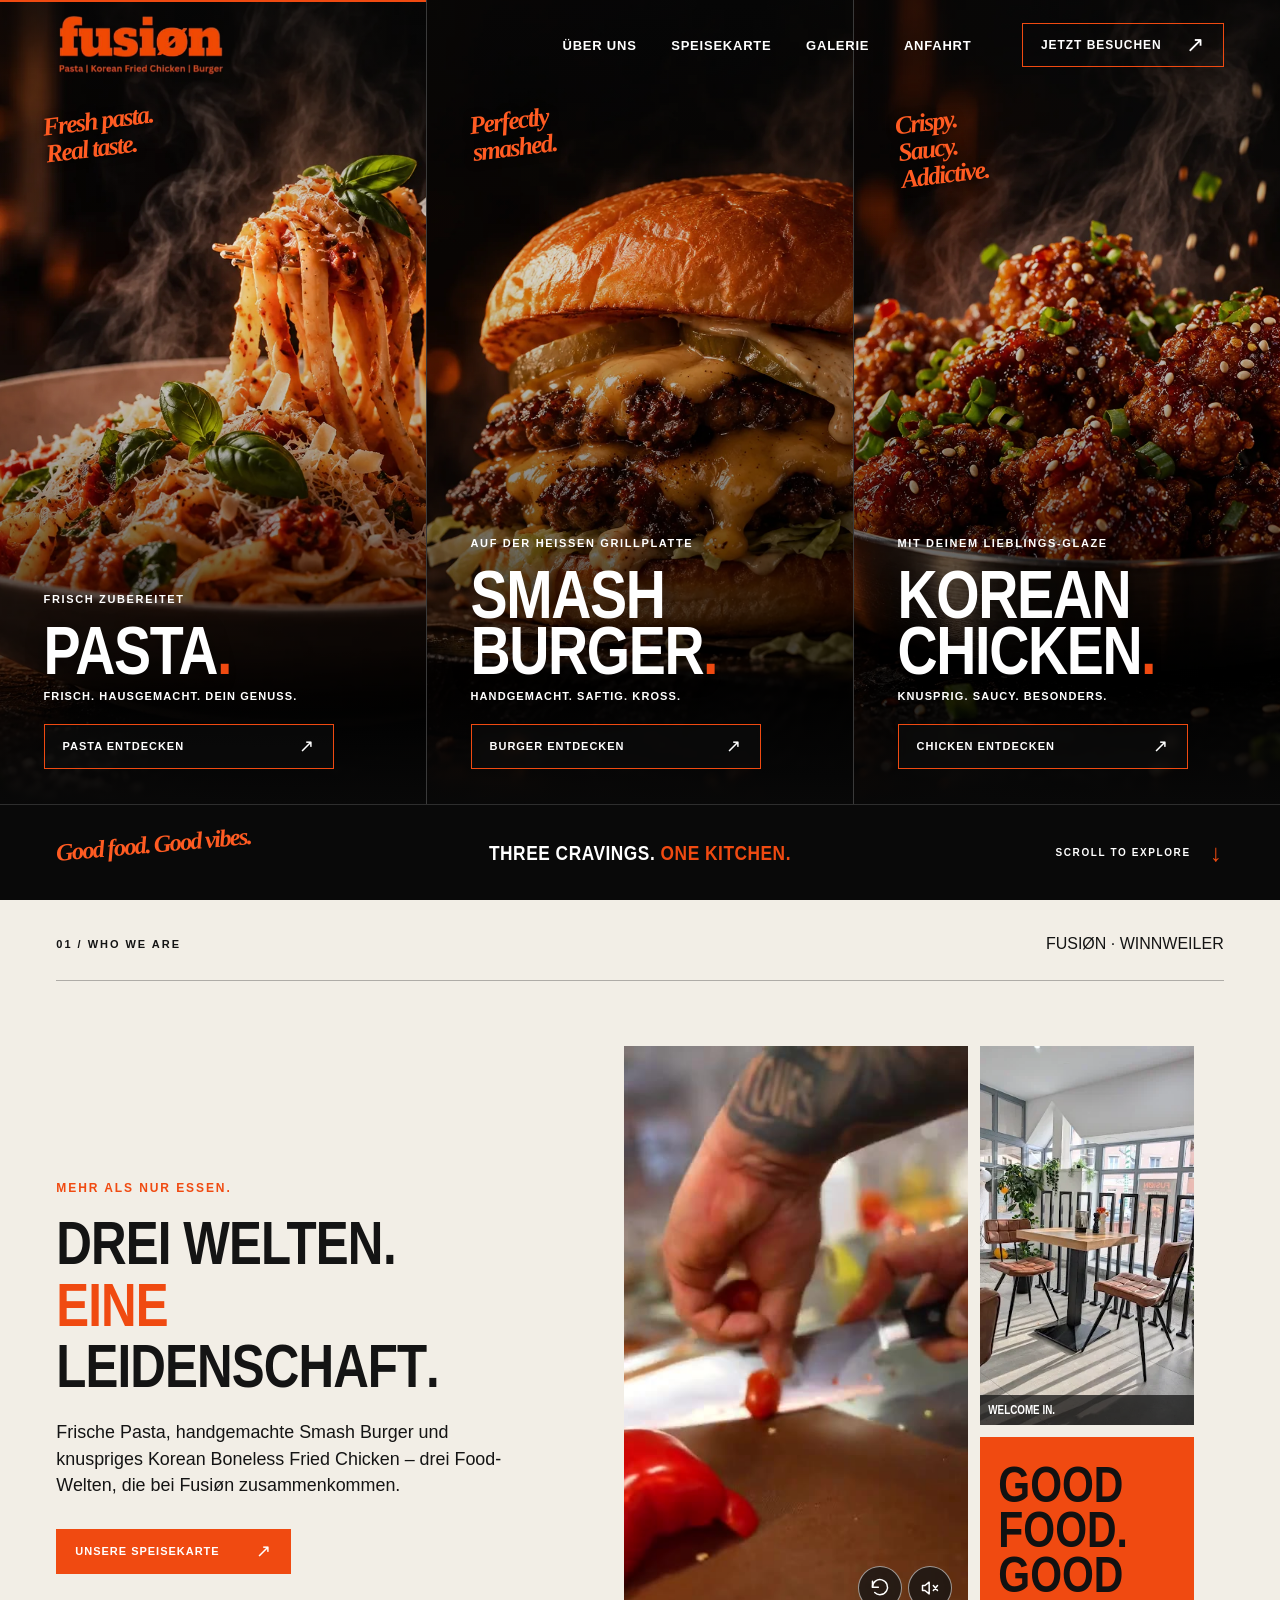
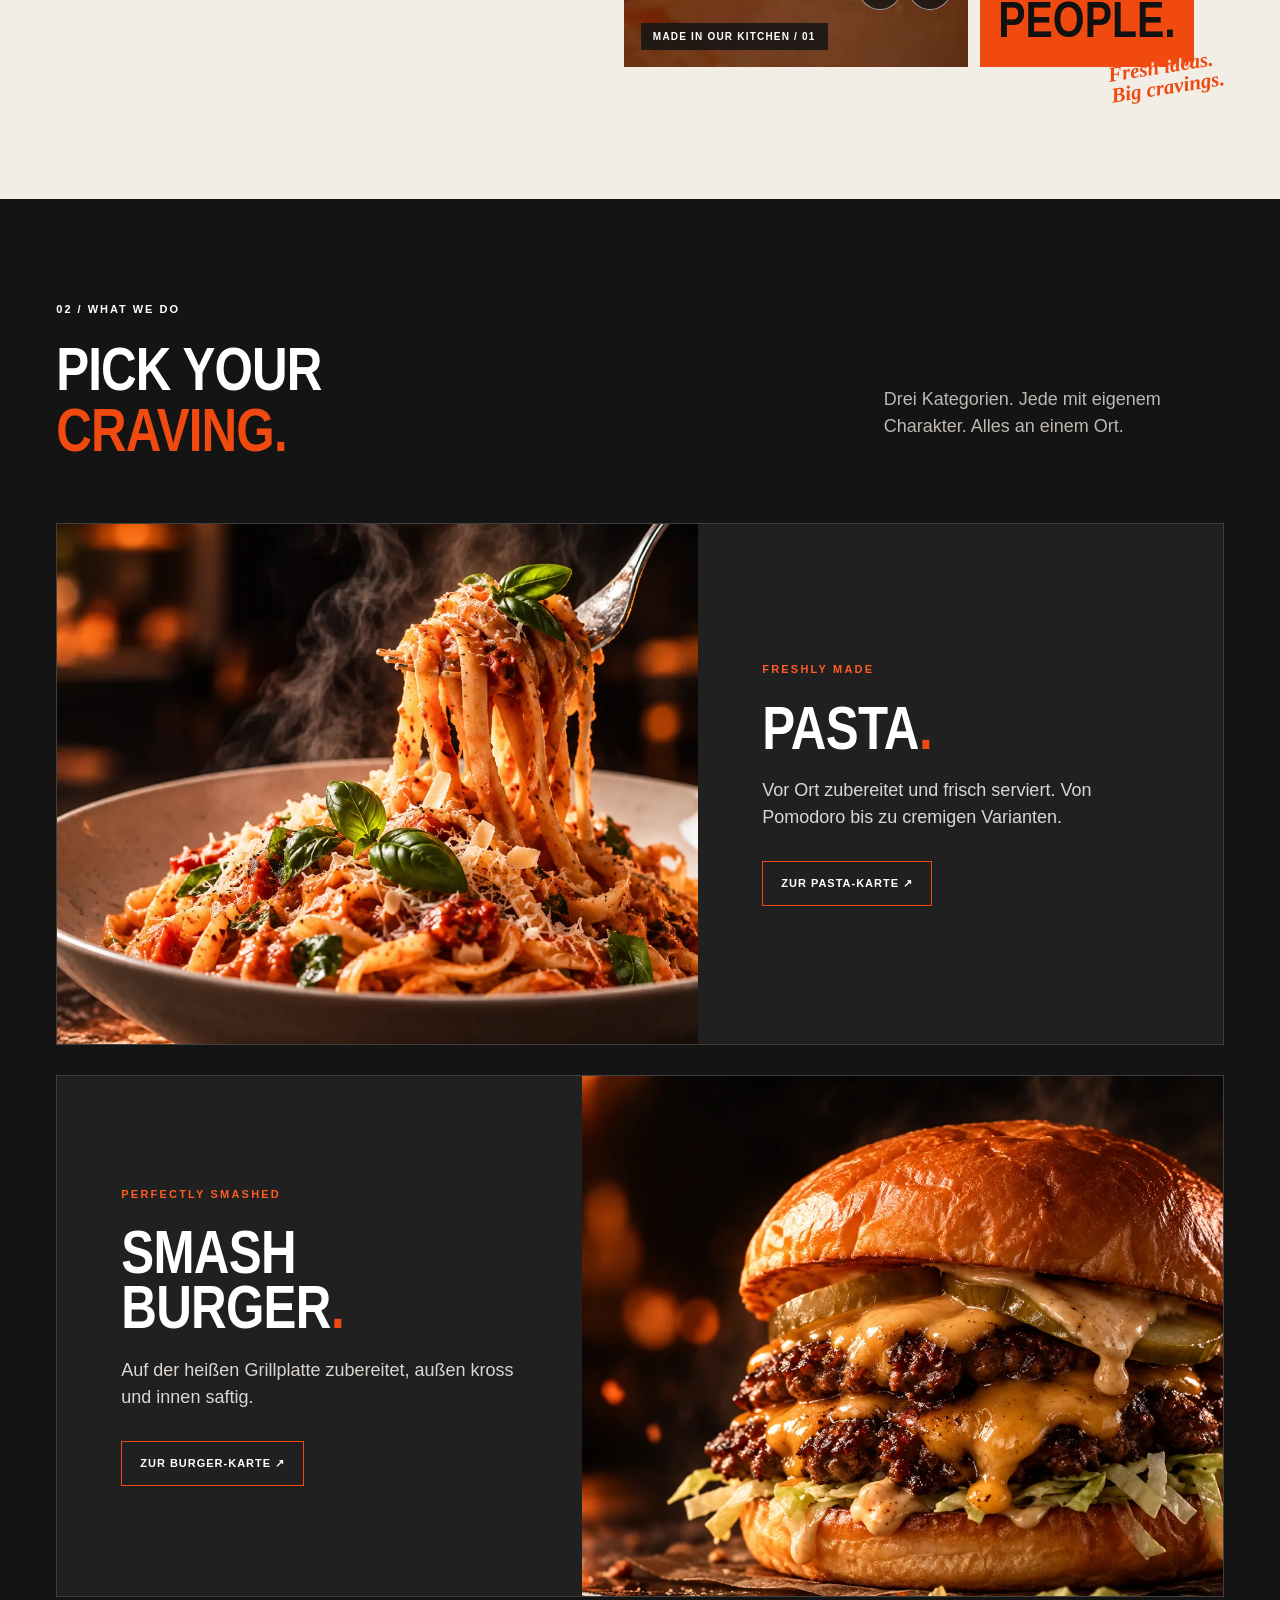
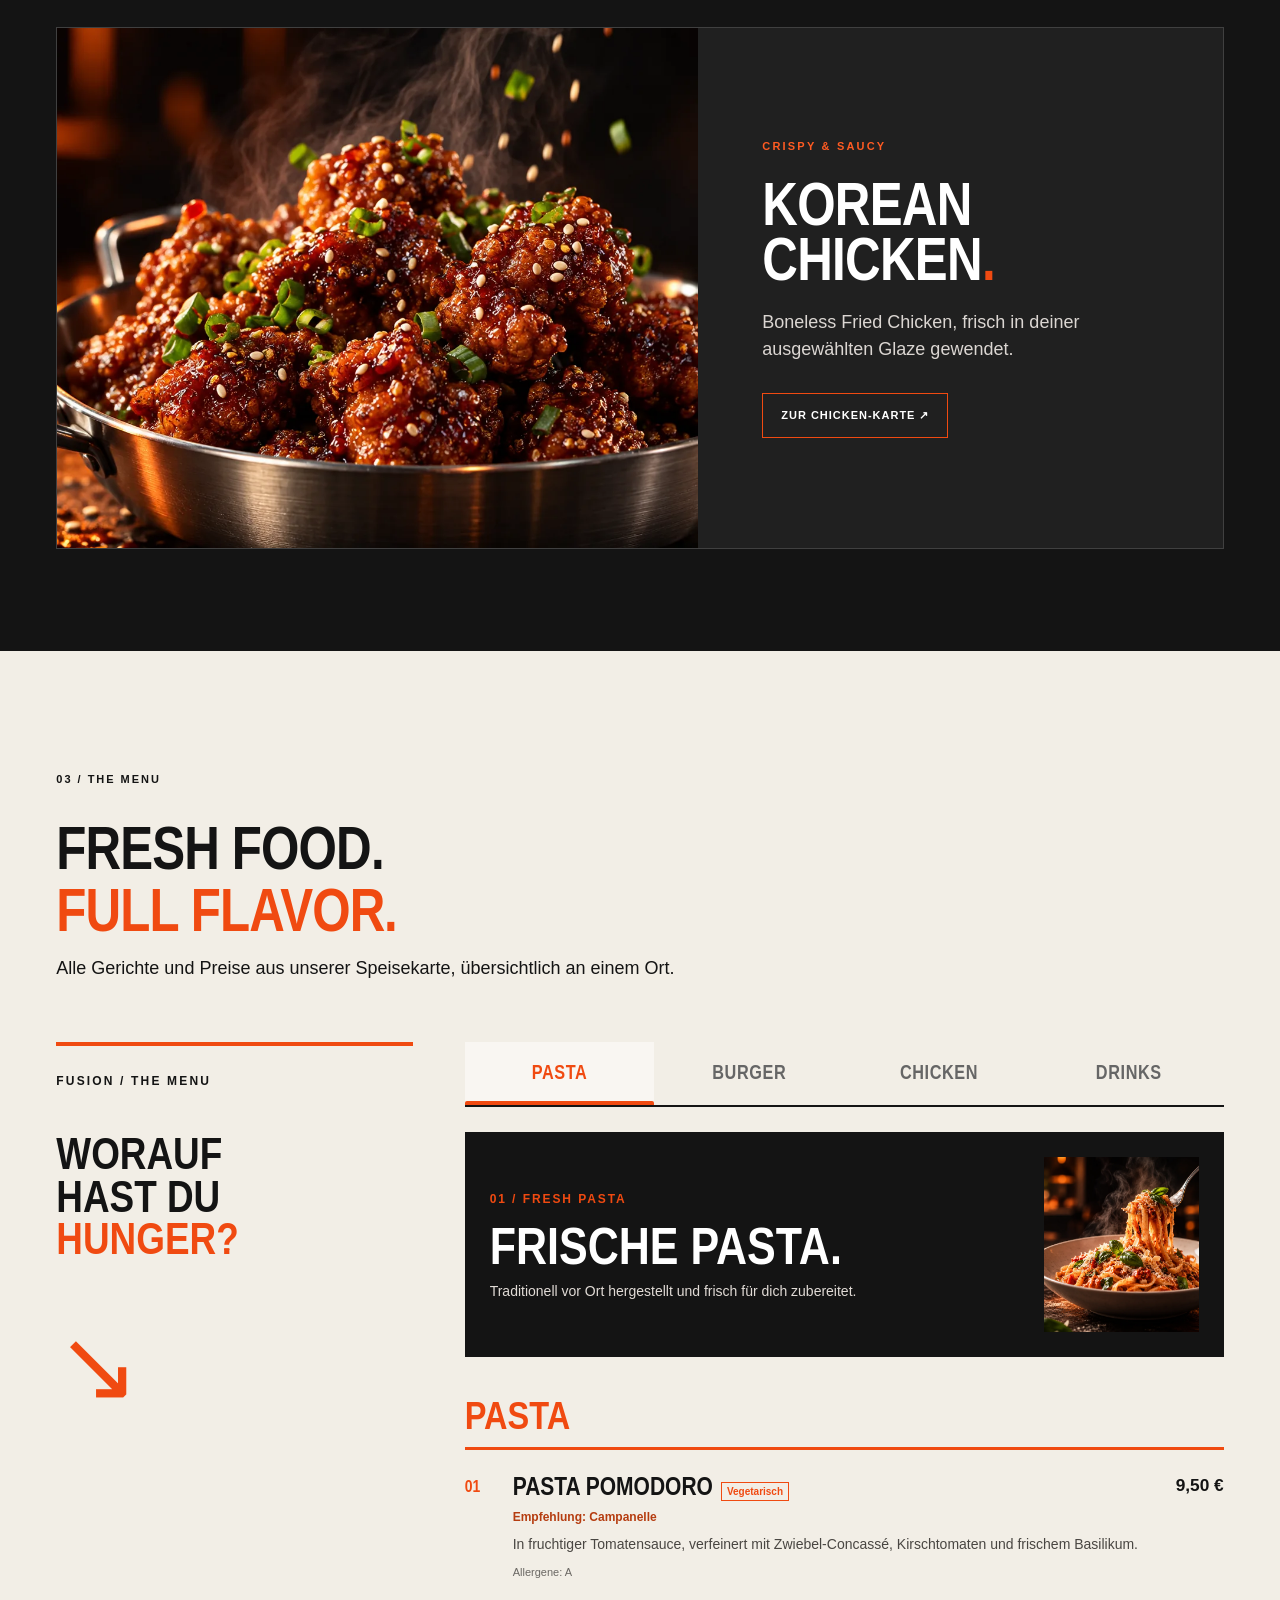
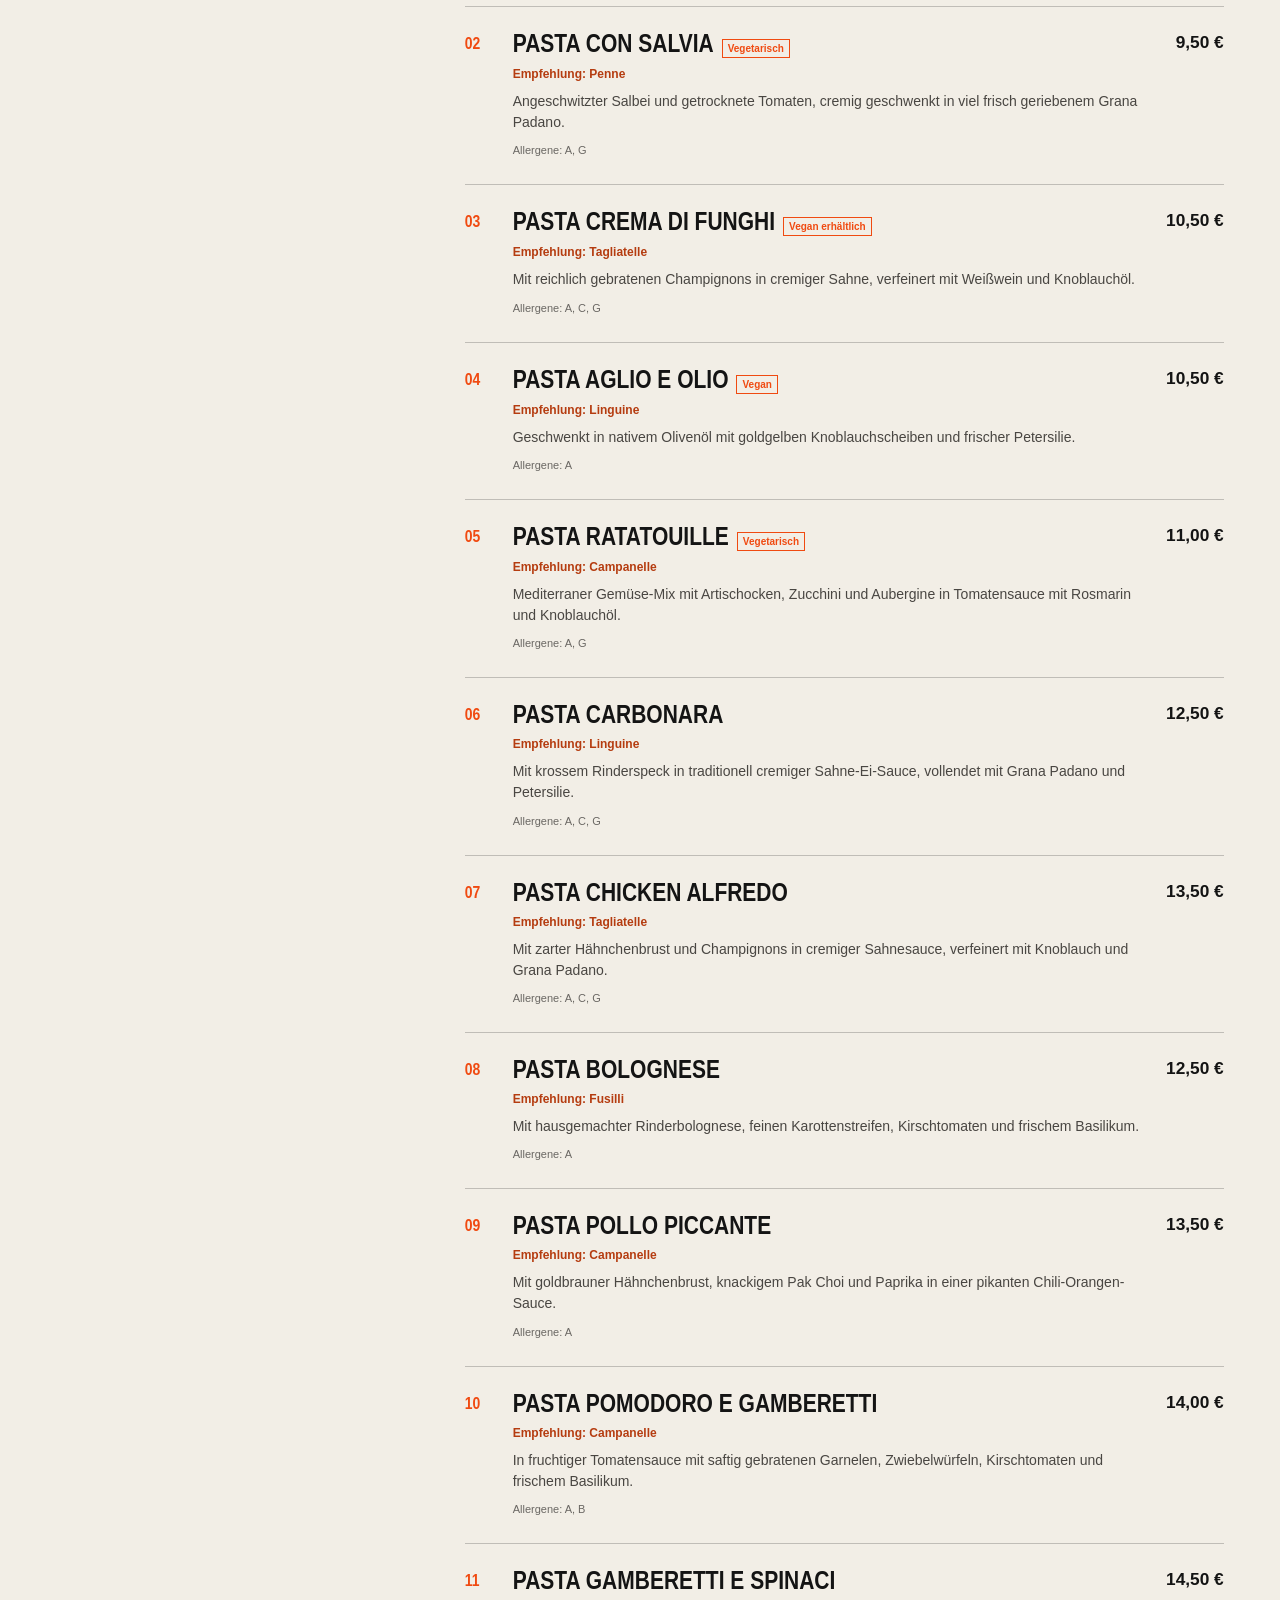
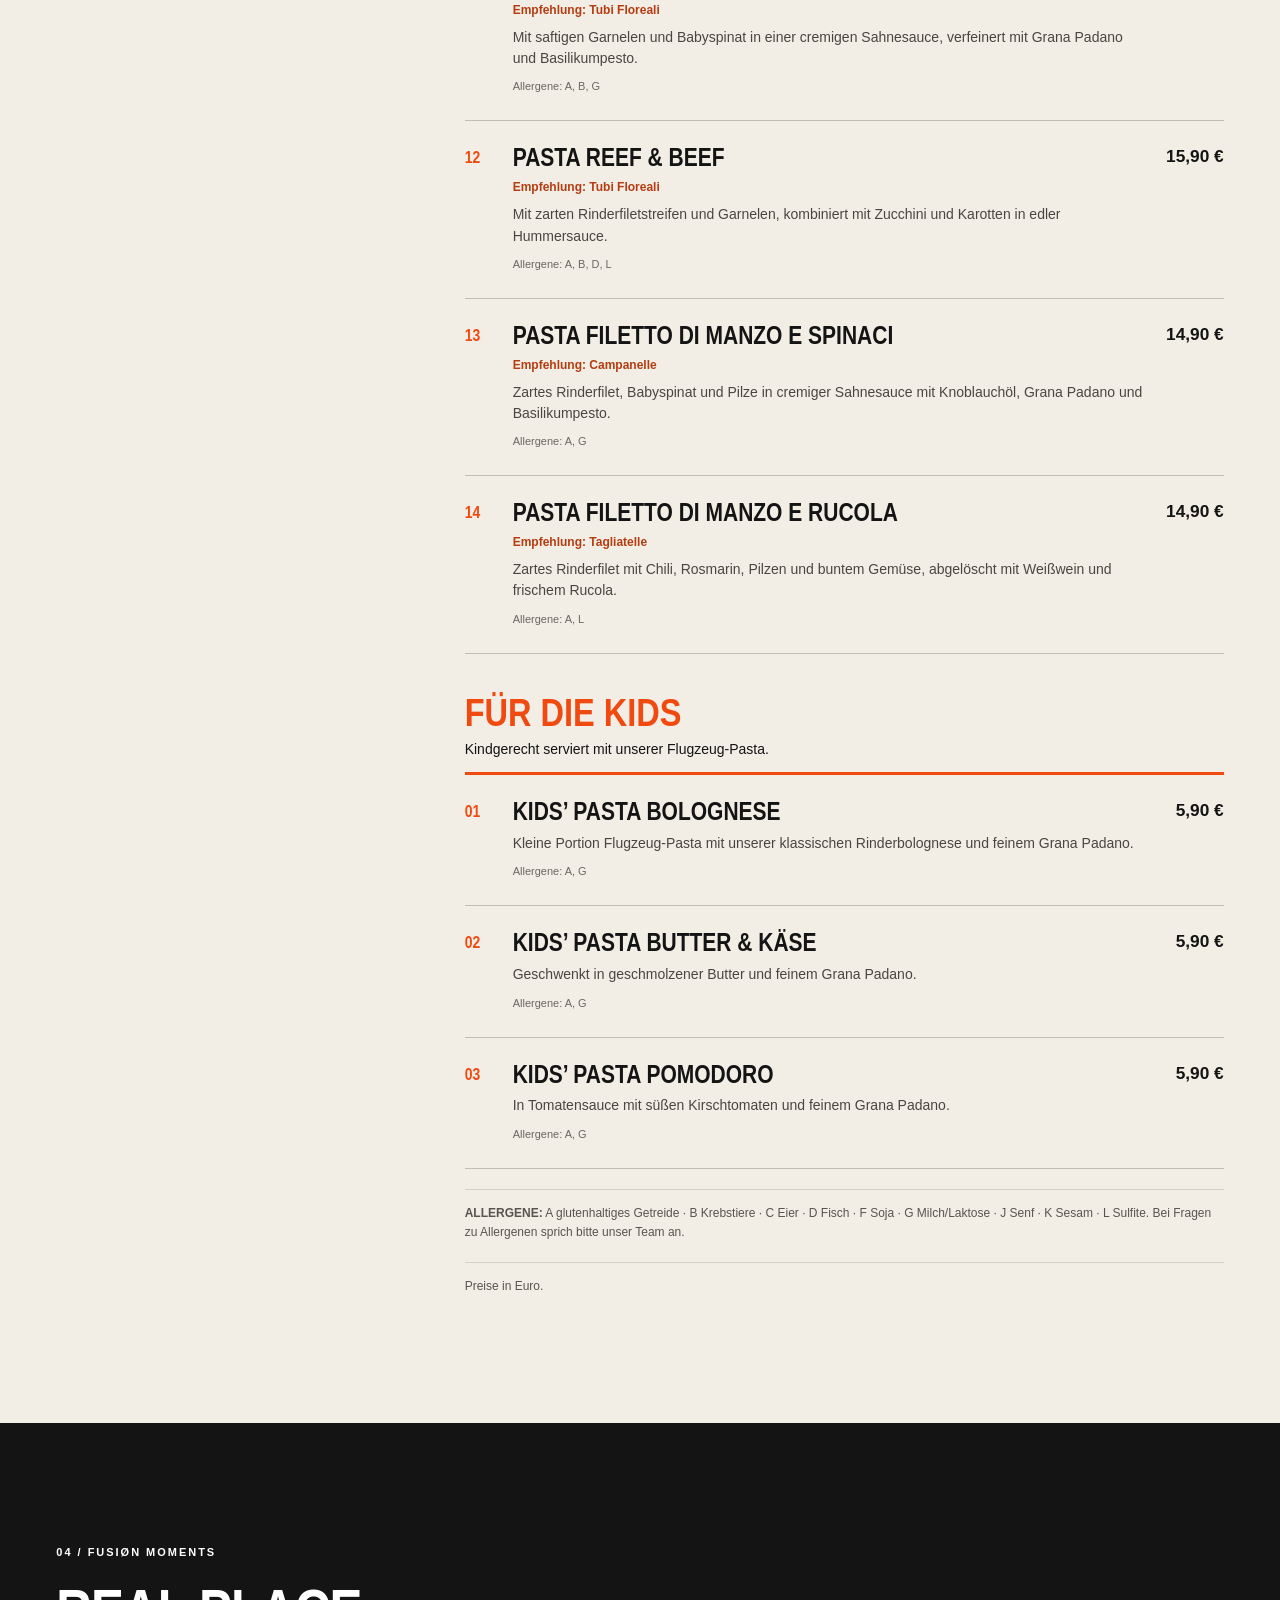
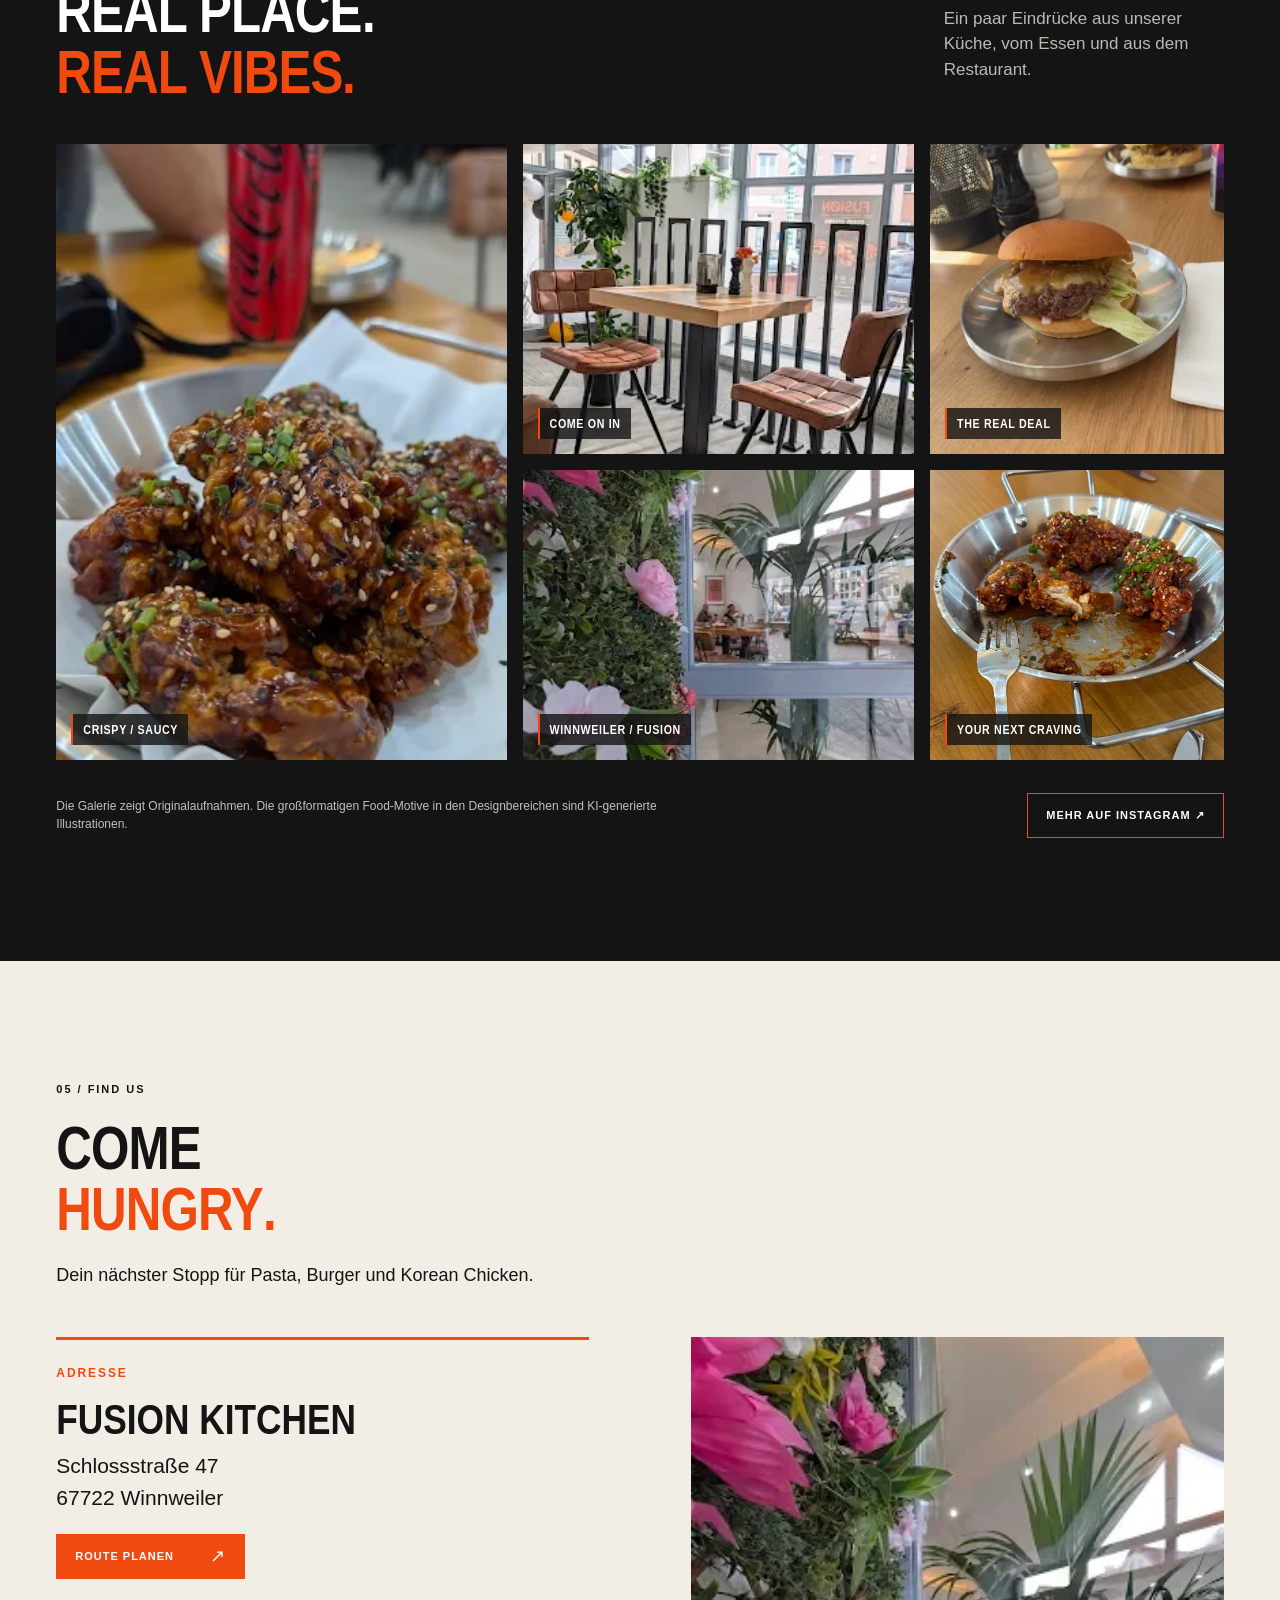
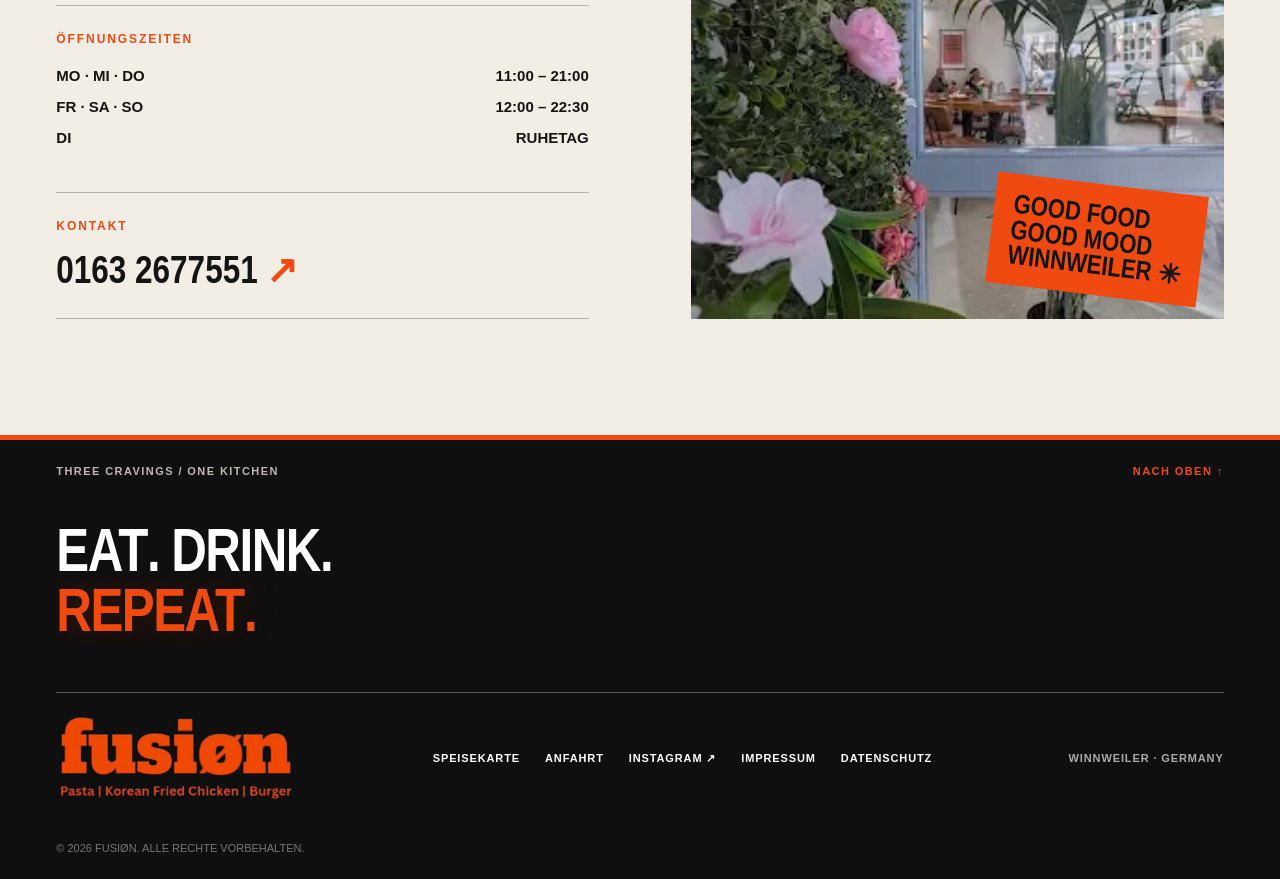
==== commit c4120fa8: "Add files via upload" ====
--- a/index.html
+++ b/index.html
@@ -14,9 +14,10 @@
   <link rel="preload" as="image" href="assets/images/pasta-hero.webp">
   <link rel="preload" as="image" href="assets/images/burger-hero.webp">
   <link rel="preload" as="image" href="assets/images/chicken-hero.webp">
-  <meta name="fusion-build" content="mobile-2026-09-20-v3">
-  <link rel="stylesheet" href="styles.css?v=kitchen-controls2">
-  <link rel="stylesheet" href="responsive.css?v=mobile3">
+  <meta name="fusion-build" content="fusion-motion-2026-09-24-v5">
+  <script>document.documentElement.classList.add("js");</script>
+  <link rel="stylesheet" href="styles.css?v=motion5">
+  <link rel="stylesheet" href="responsive.css?v=motion5">
   <script type="application/ld+json">
     {"@context":"https://schema.org","@type":"Restaurant","name":"Fusion Kitchen","description":"Pasta, Smash Burger und Korean Boneless Fried Chicken","address":{"@type":"PostalAddress","streetAddress":"Schlossstraße 47","postalCode":"67722","addressLocality":"Winnweiler","addressCountry":"DE"},"telephone":"+491632677551","servesCuisine":["Pasta","Burgers","Korean Fried Chicken"],"sameAs":["https://www.instagram.com/fusion_winnweiler/"],"openingHoursSpecification":[{"@type":"OpeningHoursSpecification","dayOfWeek":["Monday","Wednesday","Thursday"],"opens":"11:00","closes":"21:00"},{"@type":"OpeningHoursSpecification","dayOfWeek":["Friday","Saturday","Sunday"],"opens":"12:00","closes":"22:30"}],"hasMenu":"#speisekarte"}
   </script>
@@ -27,7 +28,14 @@
 
   <header class="site-header" id="top">
     <div class="header-inner">
-      <a class="brand" href="#start" aria-label="Fusion Kitchen – zur Startseite"><img src="assets/images/fusion-logo.png" alt="fusion – Pasta, Korean Fried Chicken, Burger" width="210" height="76"></a>
+      <a class="brand" href="#start" aria-label="Fusiøn Kitchen – zur Startseite">
+        <img class="brand-original" src="assets/images/fusion-logo.png" alt="Fusiøn – Pasta, Korean Fried Chicken, Burger" width="571" height="215">
+        <span class="brand-motion" aria-hidden="true">
+          <img class="logo-body" src="assets/images/fusion-logo-body.webp" alt="" width="571" height="215">
+          <img class="logo-o" src="assets/images/fusion-logo-o.webp" alt="" width="106" height="102">
+          <img class="logo-dot" src="assets/images/fusion-logo-dot.webp" alt="" width="38" height="33">
+        </span>
+      </a>
       <nav class="desktop-nav" aria-label="Hauptnavigation">
         <a href="#ueber-uns">Über uns</a><a href="#speisekarte">Speisekarte</a><a href="#galerie">Galerie</a><a href="#anfahrt">Anfahrt</a>
       </nav>
@@ -48,20 +56,20 @@
   <main id="hauptinhalt">
     <section class="hero" id="start" aria-label="Drei Food-Welten">
       <div class="hero-panels" id="hero-panels">
-        <article class="food-panel pasta is-active" data-food="pasta" tabindex="0" aria-label="Pasta entdecken">
+        <article class="food-panel pasta is-active motion-first-panel" data-food="pasta" tabindex="0" aria-label="Pasta entdecken">
           <img class="panel-image" src="assets/images/pasta-hero.webp" alt="Inszenierte Pasta mit Basilikum" width="1086" height="1448" fetchpriority="high">
           <div class="panel-top"><span class="scribble">Fresh pasta.<br>Real taste.</span></div>
-          <div class="panel-bottom"><span class="panel-eyebrow">Frisch zubereitet</span><h1>PASTA<span class="orange">.</span></h1><p>FRISCH. HAUSGEMACHT. DEIN GENUSS.</p><a class="outline-link panel-cta" href="#speisekarte" data-menu-jump="pasta">Pasta entdecken <span aria-hidden="true">↗</span></a></div>
+          <div class="panel-bottom"><span class="panel-eyebrow">Frisch zubereitet</span><h1>PASTA<span class="orange"><span class="punct-mark punct-dot">.</span></span></h1><p>FRISCH. HAUSGEMACHT. DEIN GENUSS.</p><a class="outline-link panel-cta" href="#speisekarte" data-menu-jump="pasta">Pasta entdecken <span aria-hidden="true">↗</span></a></div>
         </article>
         <article class="food-panel burger" data-food="burger" tabindex="0" aria-label="Smash Burger entdecken">
           <img class="panel-image" src="assets/images/burger-hero.webp" alt="Inszenierter Smash Burger mit geschmolzenem Käse" width="1086" height="1448" fetchpriority="high">
           <div class="panel-top"><span class="scribble">Perfectly<br>smashed.</span></div>
-          <div class="panel-bottom"><span class="panel-eyebrow">Auf der heißen Grillplatte</span><h2>SMASH<br>BURGER<span class="orange">.</span></h2><p>HANDGEMACHT. SAFTIG. KROSS.</p><a class="outline-link panel-cta" href="#speisekarte" data-menu-jump="burger">Burger entdecken <span aria-hidden="true">↗</span></a></div>
+          <div class="panel-bottom"><span class="panel-eyebrow">Auf der heißen Grillplatte</span><h2>SMASH<br>BURGER<span class="orange"><span class="punct-mark punct-dot">.</span></span></h2><p>HANDGEMACHT. SAFTIG. KROSS.</p><a class="outline-link panel-cta" href="#speisekarte" data-menu-jump="burger">Burger entdecken <span aria-hidden="true">↗</span></a></div>
         </article>
         <article class="food-panel chicken" data-food="chicken" tabindex="0" aria-label="Korean Fried Chicken entdecken">
           <img class="panel-image" src="assets/images/chicken-hero.webp" alt="Inszeniertes glasiertes Korean Fried Chicken" width="1086" height="1448" fetchpriority="high">
           <div class="panel-top"><span class="scribble">Crispy.<br>Saucy.<br>Addictive.</span></div>
-          <div class="panel-bottom"><span class="panel-eyebrow">Mit deinem Lieblings-Glaze</span><h2>KOREAN<br>CHICKEN<span class="orange">.</span></h2><p>KNUSPRIG. SAUCY. BESONDERS.</p><a class="outline-link panel-cta" href="#speisekarte" data-menu-jump="chicken">Chicken entdecken <span aria-hidden="true">↗</span></a></div>
+          <div class="panel-bottom"><span class="panel-eyebrow">Mit deinem Lieblings-Glaze</span><h2>KOREAN<br>CHICKEN<span class="orange"><span class="punct-mark punct-dot">.</span></span></h2><p>KNUSPRIG. SAUCY. BESONDERS.</p><a class="outline-link panel-cta" href="#speisekarte" data-menu-jump="chicken">Chicken entdecken <span aria-hidden="true">↗</span></a></div>
         </article>
       </div>
       <div class="hero-signoff"><span class="handwritten">Good food. Good vibes.</span><p>THREE CRAVINGS. <strong>ONE KITCHEN.</strong></p><a href="#ueber-uns" class="scroll-cue">SCROLL TO EXPLORE <span aria-hidden="true">↓</span></a></div>
@@ -69,23 +77,23 @@
 
     <section class="intro cream-section" id="ueber-uns">
       <div class="intro-kicker reveal"><span class="section-index"><span class="section-number">01 / </span>WHO WE ARE</span><span class="cross-symbol" aria-hidden="true"></span><span>FUSIØN · WINNWEILER</span></div>
-      <div class="intro-main"><div class="intro-copy reveal"><p class="micro-label orange-text">MEHR ALS NUR ESSEN.</p><h2 class="display-title">DREI WELTEN.<br><em>EINE</em><br>LEIDENSCHAFT.</h2><p class="intro-desc">Frische Pasta, handgemachte Smash Burger und knuspriges Korean Boneless Fried Chicken – drei Food-Welten, die bei Fusiøn zusammenkommen.</p><a href="#speisekarte" class="solid-link">Unsere Speisekarte <span aria-hidden="true">↗</span></a></div>
-        <div class="intro-collage reveal"><div class="collage-main"><video class="kitchen-video" muted loop playsinline preload="none"aria-label="Video aus der Fusion-Küche"><source src="assets/video/pasta-kitchen.mp4?v=2" type="video/mp4"></video><div class="kitchen-video-controls" role="group" aria-label="Videosteuerung"><button class="kitchen-replay" type="button" aria-label="Video von Anfang abspielen" title="Video von Anfang abspielen"><svg viewBox="0 0 24 24" fill="none" stroke="currentColor" stroke-width="1.8" stroke-linecap="round" stroke-linejoin="round" aria-hidden="true"><path d="M3 11a9 9 0 1 1 2.7 6.4"/><path d="M3 4v7h7"/></svg></button><button class="kitchen-sound-toggle" type="button" aria-label="Ton einschalten" aria-pressed="false" title="Ton einschalten"><svg class="sound-icon sound-icon-muted" viewBox="0 0 24 24" fill="none" stroke="currentColor" stroke-width="1.8" stroke-linecap="round" stroke-linejoin="round" aria-hidden="true"><path d="M11 5 6 9H3v6h3l5 4V5Z"/><path d="m16 9 5 6m0-6-5 6"/></svg><svg class="sound-icon sound-icon-unmuted" viewBox="0 0 24 24" fill="none" stroke="currentColor" stroke-width="1.8" stroke-linecap="round" stroke-linejoin="round" aria-hidden="true"><path d="M11 5 6 9H3v6h3l5 4V5Z"/><path d="M15.5 8.5a5 5 0 0 1 0 7"/><path d="M18.5 5.5a9 9 0 0 1 0 13"/></svg></button></div><span class="image-label">MADE IN OUR KITCHEN<span class="section-number"></span></span></div><figure class="collage-small"><img src="assets/images/restaurant-interior.webp" loading="lazy" alt="Echter Blick in den Gastraum von Fusion Kitchen" width="287" height="510"><figcaption>WELCOME IN.</figcaption></figure><div class="orange-note">GOOD<br>FOOD.<br>GOOD<br>PEOPLE.</div><span class="collage-scribble">Fresh ideas.<br>Big cravings.</span></div>
+      <div class="intro-main"><div class="intro-copy reveal"><p class="micro-label orange-text">MEHR ALS NUR ESSEN.</p><h2 class="display-title motion-heading"><span class="motion-line"><span class="motion-line-inner">DREI WELTEN<span class="punct-mark punct-dot">.</span></span></span><span class="motion-line"><em class="motion-line-inner">EINE</em></span><span class="motion-line"><span class="motion-line-inner">LEIDENSCHAFT<span class="punct-mark punct-dot">.</span></span></span></h2><p class="intro-desc">Frische Pasta, handgemachte Smash Burger und knuspriges Korean Boneless Fried Chicken – drei Food-Welten, die bei Fusiøn zusammenkommen.</p><a href="#speisekarte" class="solid-link">Unsere Speisekarte <span aria-hidden="true">↗</span></a></div>
+        <div class="intro-collage reveal"><div class="collage-main"><video class="kitchen-video" muted loop playsinline preload="none" poster="assets/images/pasta-kitchen-poster.jpg" aria-label="Video aus der Fusion-Küche"><source src="assets/video/pasta-kitchen.mp4" type="video/mp4"></video><div class="kitchen-video-controls" role="group" aria-label="Videosteuerung"><button class="kitchen-replay" type="button" aria-label="Video von Anfang abspielen" title="Video von Anfang abspielen"><svg viewBox="0 0 24 24" fill="none" stroke="currentColor" stroke-width="1.8" stroke-linecap="round" stroke-linejoin="round" aria-hidden="true"><path d="M3 11a9 9 0 1 1 2.7 6.4"/><path d="M3 4v7h7"/></svg></button><button class="kitchen-sound-toggle" type="button" aria-label="Ton einschalten" aria-pressed="false" title="Ton einschalten"><svg class="sound-icon sound-icon-muted" viewBox="0 0 24 24" fill="none" stroke="currentColor" stroke-width="1.8" stroke-linecap="round" stroke-linejoin="round" aria-hidden="true"><path d="M11 5 6 9H3v6h3l5 4V5Z"/><path d="m16 9 5 6m0-6-5 6"/></svg><svg class="sound-icon sound-icon-unmuted" viewBox="0 0 24 24" fill="none" stroke="currentColor" stroke-width="1.8" stroke-linecap="round" stroke-linejoin="round" aria-hidden="true"><path d="M11 5 6 9H3v6h3l5 4V5Z"/><path d="M15.5 8.5a5 5 0 0 1 0 7"/><path d="M18.5 5.5a9 9 0 0 1 0 13"/></svg></button></div><span class="image-label">MADE IN OUR KITCHEN<span class="section-number"> / 01</span></span></div><figure class="collage-small"><img src="assets/images/restaurant-interior.webp" loading="lazy" alt="Echter Blick in den Gastraum von Fusion Kitchen" width="287" height="510"><figcaption>WELCOME IN.</figcaption></figure><div class="orange-note">GOOD<br>FOOD.<br>GOOD<br>PEOPLE.</div><span class="collage-scribble">Fresh ideas.<br>Big cravings.</span></div>
       </div>
     </section>
 
     <section class="worlds dark-section" id="food-welten">
-      <div class="section-head reveal"><span class="section-index"><span class="section-number">02 / </span>WHAT WE DO</span><h2 class="display-title">PICK YOUR<br><span class="orange-text">CRAVING.</span></h2><p>Drei Kategorien. Jede mit eigenem Charakter. Alles an einem Ort.</p></div>
+      <div class="section-head reveal"><span class="section-index"><span class="section-number">02 / </span>WHAT WE DO</span><h2 class="display-title motion-heading"><span class="motion-line"><span class="motion-line-inner">PICK YOUR</span></span><span class="motion-line"><span class="motion-line-inner orange-text">CRAVING<span class="punct-mark punct-dot">.</span></span></span></h2><p>Drei Kategorien. Jede mit eigenem Charakter. Alles an einem Ort.</p></div>
       <div class="world-stack">
-        <article class="world-card world-pasta reveal"><div class="world-image"><img src="assets/images/pasta-hero.webp" loading="lazy" alt="Food-Inszenierung Pasta" width="1086" height="1448"></div><div class="world-text"><span> FRESHLY MADE</span><h3>PASTA<span>.</span></h3><p>Vor Ort zubereitet und frisch serviert. Von Pomodoro bis zu cremigen Varianten.</p><a class="outline-link" href="#speisekarte" data-menu-jump="pasta">Zur Pasta-Karte ↗</a></div></article>
-        <article class="world-card world-burger reveal"><div class="world-image"><img src="assets/images/burger-hero.webp" loading="lazy" alt="Food-Inszenierung Smash Burger" width="1086" height="1448"></div><div class="world-text"><span>PERFECTLY SMASHED</span><h3>SMASH<br>BURGER<span>.</span></h3><p>Auf der heißen Grillplatte zubereitet, außen kross und innen saftig.</p><a class="outline-link" href="#speisekarte" data-menu-jump="burger">Zur Burger-Karte ↗</a></div></article>
-        <article class="world-card world-chicken reveal"><div class="world-image"><img src="assets/images/chicken-hero.webp" loading="lazy" alt="Food-Inszenierung Korean Fried Chicken" width="1086" height="1448"></div><div class="world-text"><span>CRISPY & SAUCY</span><h3>KOREAN<br>CHICKEN<span>.</span></h3><p>Boneless Fried Chicken, frisch in deiner ausgewählten Glaze gewendet.</p><a class="outline-link" href="#speisekarte" data-menu-jump="chicken">Zur Chicken-Karte ↗</a></div></article>
+        <article class="world-card world-pasta reveal"><div class="world-image"><img src="assets/images/pasta-hero.webp" loading="lazy" alt="Food-Inszenierung Pasta" width="1086" height="1448"></div><div class="world-text"><span> FRESHLY MADE</span><h3>PASTA<span><span class="punct-mark punct-dot">.</span></span></h3><p>Vor Ort zubereitet und frisch serviert. Von Pomodoro bis zu cremigen Varianten.</p><a class="outline-link" href="#speisekarte" data-menu-jump="pasta">Zur Pasta-Karte ↗</a></div></article>
+        <article class="world-card world-burger reveal"><div class="world-image"><img src="assets/images/burger-hero.webp" loading="lazy" alt="Food-Inszenierung Smash Burger" width="1086" height="1448"></div><div class="world-text"><span>PERFECTLY SMASHED</span><h3>SMASH<br>BURGER<span><span class="punct-mark punct-dot">.</span></span></h3><p>Auf der heißen Grillplatte zubereitet, außen kross und innen saftig.</p><a class="outline-link" href="#speisekarte" data-menu-jump="burger">Zur Burger-Karte ↗</a></div></article>
+        <article class="world-card world-chicken reveal"><div class="world-image"><img src="assets/images/chicken-hero.webp" loading="lazy" alt="Food-Inszenierung Korean Fried Chicken" width="1086" height="1448"></div><div class="world-text"><span>CRISPY & SAUCY</span><h3>KOREAN<br>CHICKEN<span><span class="punct-mark punct-dot">.</span></span></h3><p>Boneless Fried Chicken, frisch in deiner ausgewählten Glaze gewendet.</p><a class="outline-link" href="#speisekarte" data-menu-jump="chicken">Zur Chicken-Karte ↗</a></div></article>
       </div>
     </section>
 
     <section class="menu-section" id="speisekarte" aria-labelledby="menu-heading">
-      <div class="menu-heading reveal"><span class="section-index"><span class="section-number">03 / </span>THE MENU</span><h2 class="display-title" id="menu-heading">FRESH FOOD.<br><span class="orange-text">FULL FLAVOR.</span></h2><p>Alle Gerichte und Preise aus unserer Speisekarte, übersichtlich an einem Ort.</p></div>
-      <div class="menu-layout"><aside class="menu-aside"><span class="menu-aside-top">FUSION / THE MENU</span><strong>WORAUF<br>HAST DU<br><span>HUNGER?</span></strong><p></p><div class="menu-side-decor" aria-hidden="true">↘</div></aside>
+      <div class="menu-heading reveal"><span class="section-index"><span class="section-number">03 / </span>THE MENU</span><h2 class="display-title motion-heading" id="menu-heading"><span class="motion-line"><span class="motion-line-inner">FRESH FOOD<span class="punct-mark punct-dot">.</span></span></span><span class="motion-line"><span class="motion-line-inner orange-text">FULL FLAVOR<span class="punct-mark punct-dot">.</span></span></span></h2><p>Alle Gerichte und Preise aus unserer Speisekarte, übersichtlich an einem Ort.</p></div>
+      <div class="menu-layout"><aside class="menu-aside punct-watch"><span class="menu-aside-top">FUSION / THE MENU</span><strong>WORAUF<br>HAST DU<br><span>HUNGER<span class="punct-mark punct-question">?</span></span></strong><p></p><div class="menu-side-decor" aria-hidden="true">↘</div></aside>
         <div class="menu-content"><div class="menu-tabs" role="tablist" aria-label="Speisekarten-Kategorien">
           <button type="button" id="tab-pasta" class="menu-tab is-selected" role="tab" aria-selected="true" aria-controls="menu-results" data-category="pasta">Pasta</button>
           <button type="button" id="tab-burger" class="menu-tab" role="tab" aria-selected="false" aria-controls="menu-results" data-category="burger" tabindex="-1">Burger</button>
@@ -95,16 +103,23 @@
       </div>
     </section>
 
-    <section class="gallery-section dark-section" id="galerie"><div class="gallery-head reveal"><div><span class="section-index"><span class="section-number">04 / </span>FUSIØN MOMENTS</span><h2 class="display-title">REAL PLACE.<br><span class="orange-text">REAL VIBES.</span></h2></div><p>Ein paar Eindrücke aus unserer Küche, vom Essen und aus dem Restaurant.</p></div>
+    <section class="gallery-section dark-section" id="galerie"><div class="gallery-head reveal"><div><span class="section-index"><span class="section-number">04 / </span>FUSIØN MOMENTS</span><h2 class="display-title motion-heading"><span class="motion-line"><span class="motion-line-inner">REAL PLACE<span class="punct-mark punct-dot">.</span></span></span><span class="motion-line"><span class="motion-line-inner orange-text">REAL VIBES<span class="punct-mark punct-dot">.</span></span></span></h2></div><p>Ein paar Eindrücke aus unserer Küche, vom Essen und aus dem Restaurant.</p></div>
       <div class="gallery-grid"><figure class="gallery-item g-one reveal"><img src="assets/images/chicken-real.webp" loading="lazy" alt="Echtes Korean Fried Chicken bei Fusion Kitchen" width="287" height="510"><figcaption>CRISPY / SAUCY</figcaption></figure><figure class="gallery-item g-two reveal"><img src="assets/images/restaurant-interior.webp" loading="lazy" alt="Innenraum mit Tischen und Stühlen bei Fusion Kitchen" width="287" height="510"><figcaption>COME ON IN</figcaption></figure><figure class="gallery-item g-three reveal"><img src="assets/images/burger-real.webp" loading="lazy" alt="Echter Smash Burger bei Fusion Kitchen" width="287" height="510"><figcaption>THE REAL DEAL</figcaption></figure><figure class="gallery-item g-four reveal"><img src="assets/images/restaurant-entrance.webp" loading="lazy" alt="Blumendekoration und Blick in das Restaurant" width="287" height="510"><figcaption>WINNWEILER / FUSION</figcaption></figure><figure class="gallery-item g-five reveal"><img src="assets/images/chicken-pan-real.webp" loading="lazy" alt="Korean Chicken in einer Metallpfanne" width="440" height="510"><figcaption>YOUR NEXT CRAVING</figcaption></figure></div>
       <div class="gallery-footer"><p>Die Galerie zeigt Originalaufnahmen. Die großformatigen Food-Motive in den Designbereichen sind KI-generierte Illustrationen.</p><a href="https://www.instagram.com/fusion_winnweiler/" target="_blank" rel="noopener noreferrer" class="outline-link">Mehr auf Instagram ↗</a></div>
     </section>
 
-    <section class="visit-section cream-section" id="anfahrt"><div class="visit-top reveal"><span class="section-index"><span class="section-number">05 / </span>FIND US</span><h2 class="display-title">COME<br><em>HUNGRY.</em></h2><p>Dein nächster Stopp für Pasta, Burger und Korean Chicken.</p></div><div class="visit-grid"><div class="visit-info reveal"><div class="visit-block"><span>ADRESSE</span><h3>FUSION KITCHEN</h3><address>Schlossstraße 47<br>67722 Winnweiler</address><a class="solid-link" href="https://www.google.com/maps/search/?api=1&query=Schlossstra%C3%9Fe+47%2C+67722+Winnweiler" target="_blank" rel="noopener noreferrer">Route planen <span aria-hidden="true">↗</span></a></div><div class="visit-block"><span>ÖFFNUNGSZEITEN</span><dl class="hours"><div><dt>MO · MI · DO</dt><dd>11:00 – 21:00</dd></div><div><dt>FR · SA · SO</dt><dd>12:00 – 22:30</dd></div><div><dt>DI</dt><dd>RUHETAG</dd></div></dl><small></small></div><div class="visit-block"><span>KONTAKT</span><a class="phone-link" href="tel:+491632677551">0163 2677551 <span aria-hidden="true">↗</span></a></div></div><div class="visit-photo reveal"><img src="assets/images/restaurant-entrance.webp" loading="lazy" alt="Eingang und Blumenbereich von Fusion Kitchen in Winnweiler" width="287" height="510"><div class="visit-stamp">GOOD FOOD<br>GOOD MOOD<br>WINNWEILER ✳</div></div></div></section>
+    <section class="visit-section cream-section" id="anfahrt"><div class="visit-top reveal"><span class="section-index"><span class="section-number">05 / </span>FIND US</span><h2 class="display-title motion-heading"><span class="motion-line"><span class="motion-line-inner">COME</span></span><span class="motion-line"><em class="motion-line-inner">HUNGRY<span class="punct-mark punct-dot">.</span></em></span></h2><p>Dein nächster Stopp für Pasta, Burger und Korean Chicken.</p></div><div class="visit-grid"><div class="visit-info reveal"><div class="visit-block"><span>ADRESSE</span><h3>FUSION KITCHEN</h3><address>Schlossstraße 47<br>67722 Winnweiler</address><a class="solid-link" href="https://www.google.com/maps/search/?api=1&query=Schlossstra%C3%9Fe+47%2C+67722+Winnweiler" target="_blank" rel="noopener noreferrer">Route planen <span aria-hidden="true">↗</span></a></div><div class="visit-block"><span>ÖFFNUNGSZEITEN</span><dl class="hours"><div><dt>MO · MI · DO</dt><dd>11:00 – 21:00</dd></div><div><dt>FR · SA · SO</dt><dd>12:00 – 22:30</dd></div><div><dt>DI</dt><dd>RUHETAG</dd></div></dl><small></small></div><div class="visit-block"><span>KONTAKT</span><a class="phone-link" href="tel:+491632677551">0163 2677551 <span aria-hidden="true">↗</span></a></div></div><div class="visit-photo reveal"><img src="assets/images/restaurant-entrance.webp" loading="lazy" alt="Eingang und Blumenbereich von Fusion Kitchen in Winnweiler" width="287" height="510"><div class="visit-stamp">GOOD FOOD<br>GOOD MOOD<br>WINNWEILER ✳</div></div></div></section>
   </main>
 
-  <footer class="site-footer"><div class="footer-inner"><div class="footer-top"><span>THREE CRAVINGS / ONE KITCHEN</span><a href="#start">NACH OBEN ↑</a></div><p class="footer-mega">EAT. DRINK.<br><span>REPEAT.</span></p><div class="footer-bottom"><a class="footer-logo" href="#start"><img src="assets/images/fusion-logo.png" alt="fusion – Pasta, Korean Fried Chicken, Burger" width="245" height="89"></a><div class="footer-links"><a href="#speisekarte">Speisekarte</a><a href="#anfahrt">Anfahrt</a><a href="https://www.instagram.com/fusion_winnweiler/" target="_blank" rel="noopener noreferrer">Instagram ↗</a><a href="impressum.html">Impressum</a><a href="datenschutz.html">Datenschutz</a></div><span class="footer-location">WINNWEILER · GERMANY</span></div><p class="footer-legal-note">© <span id="current-year"></span> FUSIØN. ALLE RECHTE VORBEHALTEN.</span></p></div></footer>
+  <footer class="site-footer"><div class="footer-inner"><div class="footer-top"><span>THREE CRAVINGS / ONE KITCHEN</span><a href="#start">NACH OBEN ↑</a></div><p class="footer-mega motion-footer"><span class="footer-motion-row"><span class="footer-motion-inner">EAT<span class="punct-mark punct-dot">.</span> DRINK<span class="punct-mark punct-dot">.</span></span></span><span class="footer-motion-row footer-motion-orange"><span class="footer-motion-inner">REPEAT<span class="punct-mark punct-dot">.</span></span></span></p><div class="footer-bottom"><a class="footer-logo" href="#start" aria-label="Fusiøn Kitchen – zurück zum Anfang">
+          <img class="brand-original" src="assets/images/fusion-logo.png" alt="Fusiøn – Pasta, Korean Fried Chicken, Burger" width="571" height="215" loading="lazy">
+          <span class="brand-motion" aria-hidden="true">
+            <img class="logo-body" src="assets/images/fusion-logo-body.webp" alt="" width="571" height="215" loading="lazy">
+            <img class="logo-o" src="assets/images/fusion-logo-o.webp" alt="" width="106" height="102" loading="lazy">
+            <img class="logo-dot" src="assets/images/fusion-logo-dot.webp" alt="" width="38" height="33" loading="lazy">
+          </span>
+        </a><div class="footer-links"><a href="#speisekarte">Speisekarte</a><a href="#anfahrt">Anfahrt</a><a href="https://www.instagram.com/fusion_winnweiler/" target="_blank" rel="noopener noreferrer">Instagram ↗</a><a href="impressum.html">Impressum</a><a href="datenschutz.html">Datenschutz</a></div><span class="footer-location">WINNWEILER · GERMANY</span></div><p class="footer-legal-note">© <span id="current-year"></span> FUSIØN. ALLE RECHTE VORBEHALTEN.</span></p></div></footer>
   <noscript><p class="noscript-warning">Für die interaktive Speisekarte wird JavaScript benötigt. Alle Informationen erhalten Sie telefonisch unter 0163 2677551.</p></noscript>
-  <script src="menu.js?v=mobile3" defer></script><script src="script.js?v=kitchen-controls2" defer></script>
+  <script src="menu.js?v=motion5" defer></script><script src="script.js?v=motion5" defer></script>
 </body>
 </html>
--- a/styles.css
+++ b/styles.css
@@ -201,26 +201,262 @@
 .collage-main .kitchen-sound-toggle[aria-pressed="true"] .sound-icon-muted { display: none; }
 .collage-main .kitchen-sound-toggle[aria-pressed="true"] .sound-icon-unmuted { display: block; }
 /* Die Steuerung liegt knapp oberhalb der Bildunterschrift statt über ihr. */
-/* VIDEO BUTTONS – MOBILE & TABLET */
-
-@media (max-width: 1024px) {
-
-  .collage-main .kitchen-video-controls {
-    right: 10px;
-    bottom: 40px;
-    gap: 6px;
+@media (max-width: 599px) {
+  .collage-main .kitchen-video-controls { right: 8px; bottom: 52px; gap: 5px; }
+}
+
+
+
+/* ================================================================
+   FUSIØN IN MOTION V3 · No external dependencies / no added footage
+   Signature ø and i-dot use LOSSLESS slices of the original logo.
+   Effects are decorative only; all normal interaction stays native.
+   ================================================================ */
+
+/* LOGOS: fixed letters and subline -> ø rotates into place -> i-dot arrives last. */
+.brand-original { width:100%; height:auto; }
+.brand-motion { display:none; position:relative; width:100%; aspect-ratio:571 / 215; }
+.js .brand-original { display:none; }
+.js .brand-motion { display:block; }
+.brand-motion > img { display:block; position:absolute; height:auto; pointer-events:none; }
+.brand-motion .logo-body { width:100%; inset:0 auto auto 0; }
+.brand-motion .logo-o { left:58.844%; top:21.860%; width:18.564%; transform-origin:center; }
+.brand-motion .logo-dot { left:50.263%; top:5.116%; width:6.655%; transform-origin:center 85%; }
+@keyframes fusionOArrives {
+  0%   { opacity:0; transform:translate3d(92%, -80%, 0) rotate(-250deg) scale(1.53); }
+  62%  { opacity:1; }
+  79%  { transform:translate3d(-7%, 3%, 0) rotate(14deg) scale(1.085); }
+  91%  { transform:translate3d(2%, -1%, 0) rotate(-4deg) scale(.99); }
+  100% { opacity:1; transform:translate3d(0, 0, 0) rotate(0) scale(1); }
+}
+@keyframes fusionDotDrops {
+  0%   { opacity:0; transform:translate3d(0, -220%, 0) scale(1.4); }
+  53%  { opacity:1; transform:translate3d(0, 23%, 0) scale(1.1); }
+  76%  { transform:translate3d(0, -15%, 0) scale(.95); }
+  100% { opacity:1; transform:translate3d(0, 0, 0) scale(1); }
+}
+/* Header plays on page load. Footer waits until its logo enters the viewport. */
+.js .brand .brand-motion .logo-o { animation:fusionOArrives 1.90s cubic-bezier(.17,.68,.23,1) .45s both; }
+.js .brand .brand-motion .logo-dot { animation:fusionDotDrops .85s cubic-bezier(.18,.72,.21,1) 2.59s both; }
+.js .footer-logo .brand-motion .logo-o,
+.js .footer-logo .brand-motion .logo-dot { opacity:0; }
+.js .footer-logo.is-visible .brand-motion .logo-o { animation:fusionOArrives 1.90s cubic-bezier(.17,.68,.23,1) .25s both; }
+.js .footer-logo.is-visible .brand-motion .logo-dot { animation:fusionDotDrops .85s cubic-bezier(.18,.72,.21,1) 2.39s both; }
+.footer-logo { display:block; }
+/* Keep the nonanimated intact image for non-JS browsers. */
+@keyframes fusionNavAppears {
+  from { opacity:0; transform:translate3d(0, 12px, 0); }
+  to { opacity:1; transform:translate3d(0,0,0); }
+}
+.js .desktop-nav a, .js .header-visit, .js .mobile-menu-toggle {
+  animation:fusionNavAppears .56s cubic-bezier(.2,.7,.2,1) both;
+}
+.js .desktop-nav a:nth-child(1) { animation-delay:1.29s; }
+.js .desktop-nav a:nth-child(2) { animation-delay:1.40s; }
+.js .desktop-nav a:nth-child(3) { animation-delay:1.51s; }
+.js .desktop-nav a:nth-child(4) { animation-delay:1.62s; }
+.js .header-visit { animation-delay:1.74s; }
+.js .mobile-menu-toggle { animation-delay:1.26s; }
+
+/* No image-covering color sheets: food photography remains visible immediately. */
+/* The existing hover/expanded transformations still govern panel images. */
+@keyframes fusionPanelWords {
+  from { opacity:0; transform:translate3d(0, 32px, 0); }
+  to { opacity:1; transform:translate3d(0,0,0); }
+}
+.js .food-panel .panel-bottom { animation:fusionPanelWords .72s cubic-bezier(.14,.75,.18,1) both; }
+.js .food-panel:nth-child(1) .panel-bottom { animation-delay:.22s; }
+.js .food-panel:nth-child(2) .panel-bottom { animation-delay:.37s; }
+.js .food-panel:nth-child(3) .panel-bottom { animation-delay:.52s; }
+.js .food-panel .panel-top { animation:fusionPanelWords .65s ease-out both; }
+.js .food-panel:nth-child(1) .panel-top { animation-delay:.15s; }
+.js .food-panel:nth-child(2) .panel-top { animation-delay:.30s; }
+.js .food-panel:nth-child(3) .panel-top { animation-delay:.45s; }
+
+/* TITLES: actual masked text, with orange line entering after the first. */
+.motion-heading .motion-line { display:block; overflow:hidden; padding-block:.1em; margin-block:-.1em; }
+.motion-heading .motion-line-inner { display:block; }
+.js .reveal .motion-line-inner {
+  opacity:0; transform:translate3d(0, 115%, 0);
+  transition:opacity .7s ease,transform .91s cubic-bezier(.2,.76,.2,1);
+}
+.js .reveal.is-visible .motion-line-inner { opacity:1; transform:translate3d(0,0,0); }
+.js .reveal.is-visible .motion-line:nth-child(1) .motion-line-inner { transition-delay:.10s; }
+.js .reveal.is-visible .motion-line:nth-child(2) .motion-line-inner { transition-delay:.29s; }
+.js .reveal.is-visible .motion-line:nth-child(3) .motion-line-inner { transition-delay:.47s; }
+
+/* FOOD WORLDS: preserve photo visibility; only zoom + staggered copy. */
+.world-card .world-image { position:relative; }
+@keyframes fusionWorldPhoto {
+  from { transform:scale(1.105); }
+  to { transform:scale(1); }
+}
+.js .world-card.is-visible .world-image img {
+  animation:fusionWorldPhoto 1.15s cubic-bezier(.2,.7,.2,1) .12s backwards;
+}
+.js .world-card .world-text > span,
+.js .world-card .world-text > h3,
+.js .world-card .world-text > p,
+.js .world-card .world-text > a {
+  opacity:0; transform:translate3d(0, 26px, 0);
+  transition:opacity .65s ease,transform .82s cubic-bezier(.2,.72,.18,1);
+}
+.js .world-card.is-visible .world-text > span,
+.js .world-card.is-visible .world-text > h3,
+.js .world-card.is-visible .world-text > p,
+.js .world-card.is-visible .world-text > a { opacity:1; transform:none; }
+.js .world-card.is-visible .world-text > span { transition-delay:.24s; }
+.js .world-card.is-visible .world-text > h3 { transition-delay:.37s; }
+.js .world-card.is-visible .world-text > p { transition-delay:.51s; }
+.js .world-card.is-visible .world-text > a { transition-delay:.63s; }
+.js .world-card.is-visible .world-text > a:hover {
+  transform:translateY(-2px); transition:transform .25s,background .25s,color .25s;
+}
+
+/* MENU: one travelling line. Swiping/clicking/kbd navigation still use menu.js. */
+.js .menu-tabs .menu-indicator {
+  position:absolute; display:block; bottom:0; left:0; height:4px; width:0;
+  border-radius:2px 2px 0 0; background:var(--orange); z-index:2;
+  pointer-events:none; transition:transform .46s cubic-bezier(.23,.78,.17,1),width .46s cubic-bezier(.23,.78,.17,1);
+}
+.js .menu-tab.is-selected { border-bottom-color:transparent; }
+@keyframes fusionMenuDishEnter {
+  from { opacity:0; transform:translate3d(0, 16px, 0); }
+  to { opacity:1; transform:translate3d(0,0,0); }
+}
+.js .menu-results.is-switching .menu-category-intro,
+.js .menu-results.is-switching .menu-group-heading,
+.js .menu-results.is-switching .menu-item {
+  animation:fusionMenuDishEnter .48s cubic-bezier(.2,.78,.2,1) backwards;
+}
+.js .menu-results.is-switching .menu-category-intro { animation-delay:.04s; }
+.js .menu-results.is-switching .menu-group-heading { animation-delay:.095s; }
+.js .menu-results.is-switching .menu-item:nth-child(1) { animation-delay:.11s; }
+.js .menu-results.is-switching .menu-item:nth-child(2) { animation-delay:.14s; }
+.js .menu-results.is-switching .menu-item:nth-child(3) { animation-delay:.17s; }
+.js .menu-results.is-switching .menu-item:nth-child(4) { animation-delay:.20s; }
+.js .menu-results.is-switching .menu-item:nth-child(5) { animation-delay:.23s; }
+
+/* FINALE: dramatic typography without extra art or a scrolling marquee. */
+.footer-mega .footer-motion-row { display:block; overflow:hidden; padding-block:.08em; margin-block:-.08em; }
+.footer-mega .footer-motion-row:first-child,
+.footer-mega .footer-motion-row:first-child .footer-motion-inner { color:#fff; text-shadow:none; }
+.footer-mega .footer-motion-orange,
+.footer-mega .footer-motion-orange .footer-motion-inner { color:var(--orange); }
+.footer-mega .footer-motion-inner { display:block; }
+.js .footer-mega .footer-motion-inner {
+  opacity:0; transform:translate3d(0, 115%, 0);
+  transition:opacity .65s ease,transform 1.1s cubic-bezier(.18,.75,.2,1);
+}
+.js .footer-mega.is-visible .footer-motion-inner { opacity:1; transform:none; }
+.js .footer-mega.is-visible .footer-motion-orange .footer-motion-inner { transition-delay:.29s; }
+
+/* Compact touch layout: only the open pasta panel animates on load. */
+@media (max-width:849px), (max-width:1366px) and (hover:none) and (pointer:coarse) {
+  .js .food-panel:not(.motion-first-panel) .panel-bottom,
+  .js .food-panel:not(.motion-first-panel) .panel-top { animation:none; }
+  .js .world-card .world-text > span,
+  .js .world-card .world-text > h3,
+  .js .world-card .world-text > p,
+  .js .world-card .world-text > a { transform:translate3d(0, 17px, 0); }
+}
+/* Reduced-motion: show complete logos/text/images immediately. */
+@media (prefers-reduced-motion:reduce) {
+  .js .brand-motion .logo-o, .js .brand-motion .logo-dot,
+  .js .desktop-nav a, .js .header-visit, .js .mobile-menu-toggle,
+  .js .food-panel .panel-bottom, .js .food-panel .panel-top,
+  .js .world-card.is-visible .world-image img { animation:none!important; opacity:1!important; transform:none!important; }
+  .js .reveal .motion-line-inner, .js .world-card .world-text > span,
+  .js .world-card .world-text > h3, .js .world-card .world-text > p,
+  .js .world-card .world-text > a, .js .footer-mega .footer-motion-inner {
+    opacity:1!important; transform:none!important; transition:none!important;
   }
-
-  .collage-main .kitchen-video-controls button {
-    width: 30px;
-    height: 30px;
-    flex: 0 0 30px;
-    padding: 7px;
-  }
-
-  .collage-main .kitchen-video-controls svg {
-    width: 14px;
-    height: 14px;
-  }
-
-}
+  .js .menu-tabs .menu-indicator { transition:none!important; }
+  .js .menu-results.is-switching .menu-category-intro,
+  .js .menu-results.is-switching .menu-group-heading,
+  .js .menu-results.is-switching .menu-item { animation:none!important; }
+}
+
+
+/* IN MOTION V4 | Punctuation is added AFTER its word/line arrives.
+   Real text glyphs are preserved, no image/SVG/font dependencies.
+   Keep inline-width allocated so nothing jumps on mobile. */
+.punct-mark{display:inline-block;position:relative;white-space:nowrap;transform-origin:50% 88%;}
+/* All non-JS and reduced-motion views display final punctuation normally. */
+@keyframes fusionInkedDot{
+  0%{opacity:0;clip-path:inset(0 100% 0 0);transform:translate3d(-.16em,-.28em,0) rotate(-17deg) scale(.36)}
+  35%{opacity:1;clip-path:inset(0 45% 0 0);transform:translate3d(-.06em,-.11em,0) rotate(-7deg) scale(.83)}
+  76%{opacity:1;clip-path:inset(0 0 0 0);transform:translate3d(0,.025em,0) rotate(2deg) scale(1.09)}
+  100%{opacity:1;clip-path:inset(0 0 0 0);transform:none}
+}
+/* V5: The question mark is already there. Only its final dot drops into place. */
+@keyframes fusionQuestionDot{
+  0%{opacity:0;transform:translate3d(0,-.13em,0) scale(.6)}
+  72%{opacity:1;transform:translate3d(0,.018em,0) scale(1.08)}
+  100%{opacity:1;transform:none}
+}
+/* Header/hero word appears first, its punctuation follows visibly. */
+.js .food-panel .punct-dot{animation:fusionInkedDot .78s cubic-bezier(.18,.65,.22,1) 1.24s both;}
+.js .food-panel:nth-child(2) .punct-dot{animation-delay:1.39s;}
+.js .food-panel:nth-child(3) .punct-dot{animation-delay:1.54s;}
+/* On touch, a category switched open replays ONLY its punctuation, not its image. */
+.js .food-panel.punct-activated .punct-dot{animation:fusionInkedDot .78s cubic-bezier(.18,.65,.22,1) .40s both;}
+/* Display headings arrive line-by-line. Punctuation inks in AFTER each line settles. */
+.js .motion-heading .punct-mark{opacity:0;}
+.js .reveal.is-visible .motion-heading .motion-line:nth-child(1) .punct-dot{
+ animation:fusionInkedDot .78s cubic-bezier(.18,.65,.22,1) 1.10s both;
+}
+.js .reveal.is-visible .motion-heading .motion-line:nth-child(2) .punct-dot{
+ animation:fusionInkedDot .78s cubic-bezier(.18,.65,.22,1) 1.29s both;
+}
+.js .reveal.is-visible .motion-heading .motion-line:nth-child(3) .punct-dot{
+ animation:fusionInkedDot .78s cubic-bezier(.18,.65,.22,1) 1.47s both;
+}
+/* Food cards: let the entire heading appear before its signature period. */
+.js .world-card .punct-dot{opacity:0;}
+.js .world-card.is-visible .punct-dot{
+ animation:fusionInkedDot .78s cubic-bezier(.18,.65,.22,1) 1.29s both;
+}
+/* Show the curved question-mark glyph immediately; reserve its width from the start.
+   The same glyph is duplicated only visually and clipped to the final dot,
+   preserving the exact dot shape of the original display font. */
+.js .punct-watch .punct-question{
+ opacity:1;
+ color:transparent;
+}
+.js .punct-watch .punct-question::before,
+.js .punct-watch .punct-question::after{
+ content:"?";
+ position:absolute;
+ inset:0;
+ font:inherit;
+ line-height:inherit;
+ color:var(--orange);
+ pointer-events:none;
+}
+.js .punct-watch .punct-question::before{
+ clip-path:inset(0 0 24% 0);
+}
+.js .punct-watch .punct-question::after{
+ clip-path:inset(74% 0 0 0);
+ opacity:0;
+ transform-origin:50% 85%;
+}
+.js .punct-watch.is-visible .punct-question::after{
+ animation:fusionQuestionDot .48s cubic-bezier(.2,.75,.26,1) .38s both;
+}
+/* Footer: three dots appear as independent hand-placed finishing touches. */
+.footer-mega .footer-motion-row:first-child .punct-mark{color:inherit;text-shadow:inherit;}
+.js .footer-mega .punct-dot{opacity:0;}
+.js .footer-mega.is-visible .footer-motion-row:first-child .punct-dot{
+ animation:fusionInkedDot .78s cubic-bezier(.18,.65,.22,1) 1.26s both;
+}
+.js .footer-mega.is-visible .footer-motion-row:first-child .punct-dot:nth-of-type(2){animation-delay:1.60s;}
+.js .footer-mega.is-visible .footer-motion-orange .punct-dot{
+ animation:fusionInkedDot .78s cubic-bezier(.18,.65,.22,1) 1.84s both;
+}
+@media(prefers-reduced-motion:reduce){
+ .js .punct-mark{animation:none!important;opacity:1!important;clip-path:none!important;transform:none!important;}
+ .js .punct-watch .punct-question{color:var(--orange)!important;}
+ .js .punct-watch .punct-question::before,.js .punct-watch .punct-question::after{content:none!important;animation:none!important;}
+}
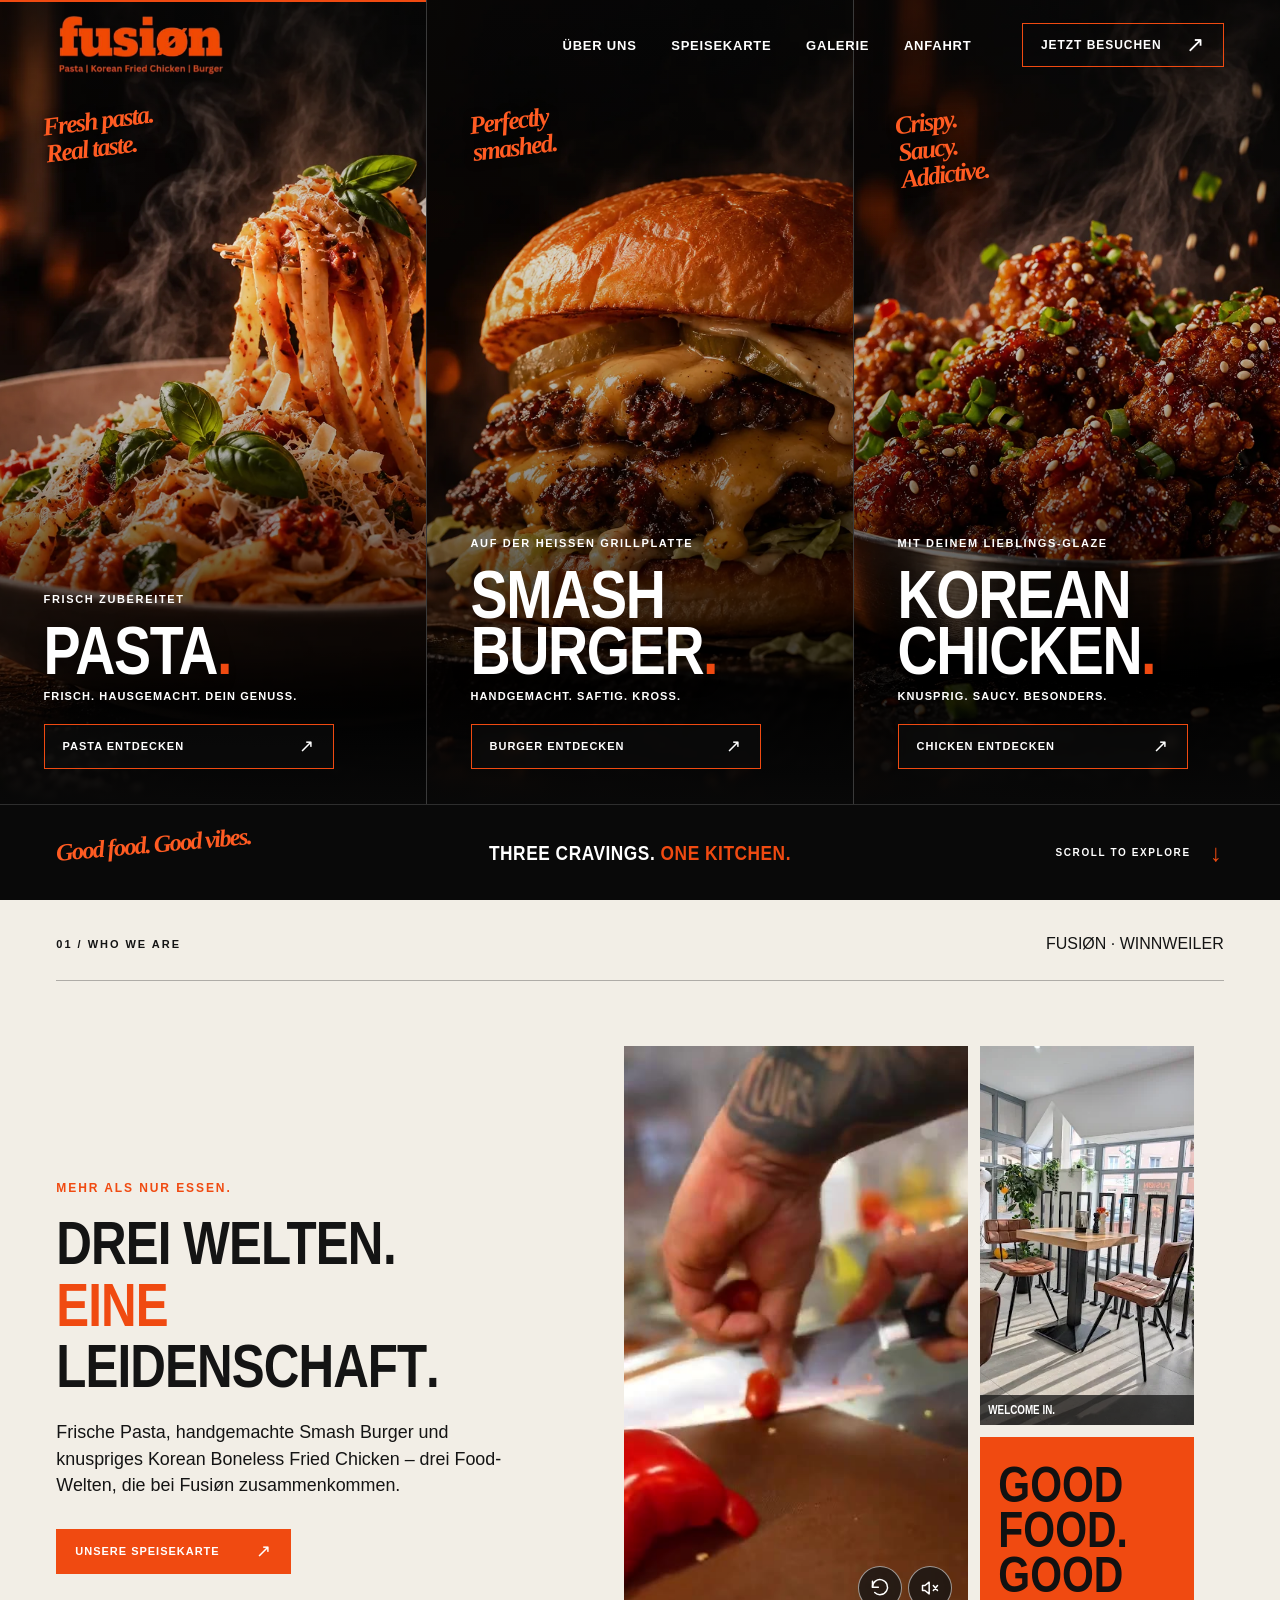
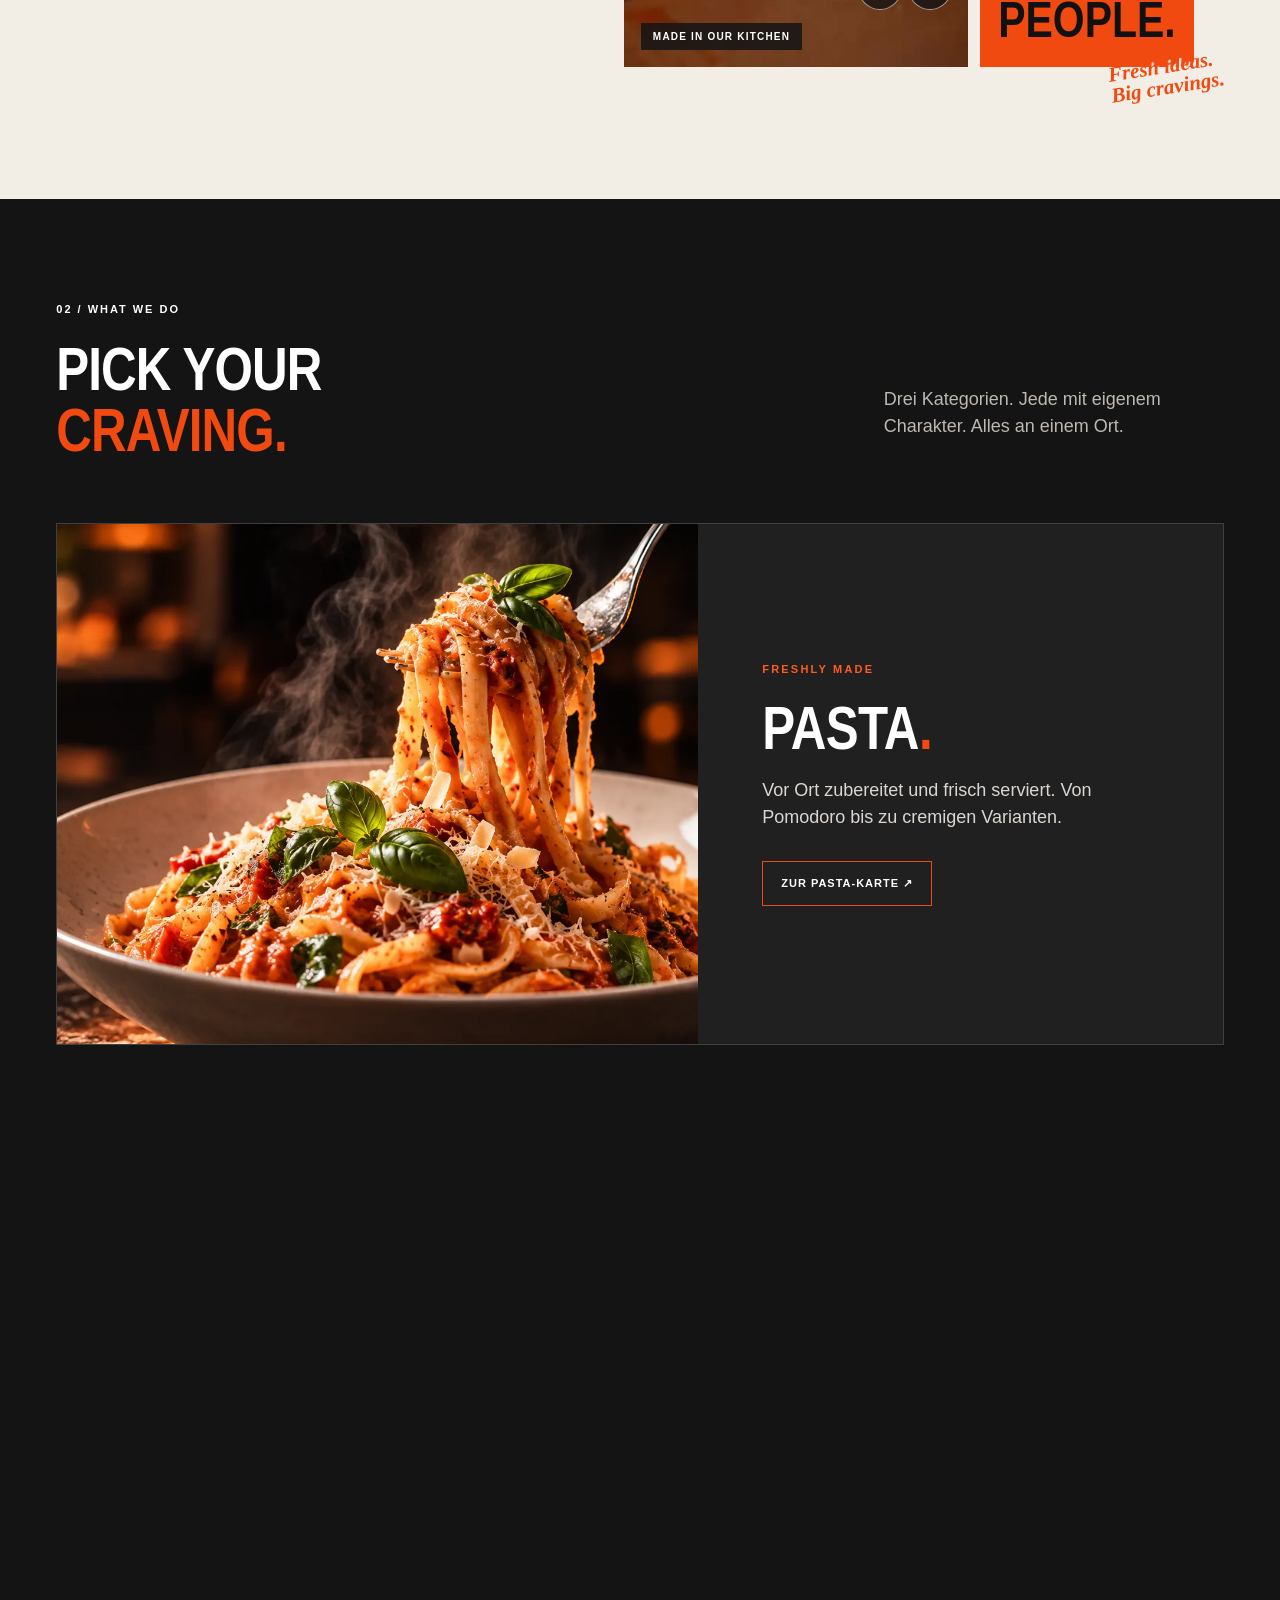
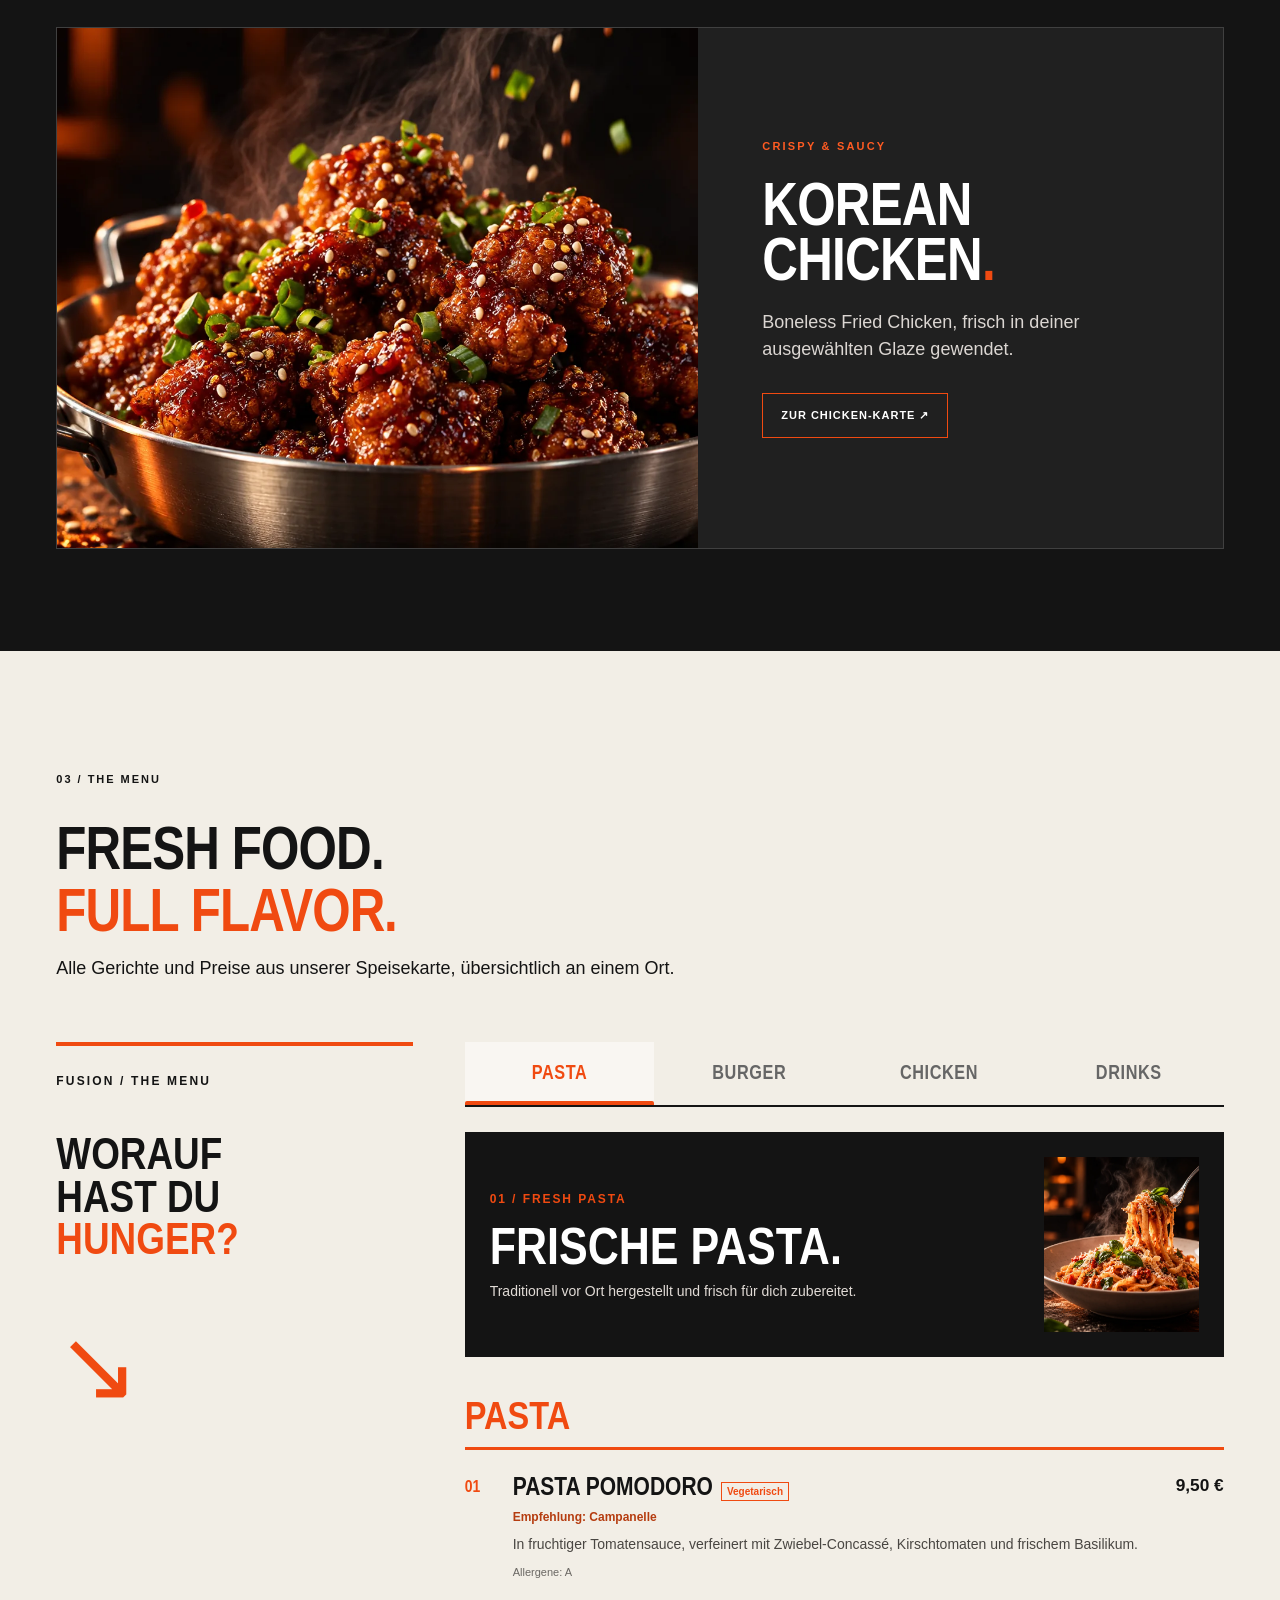
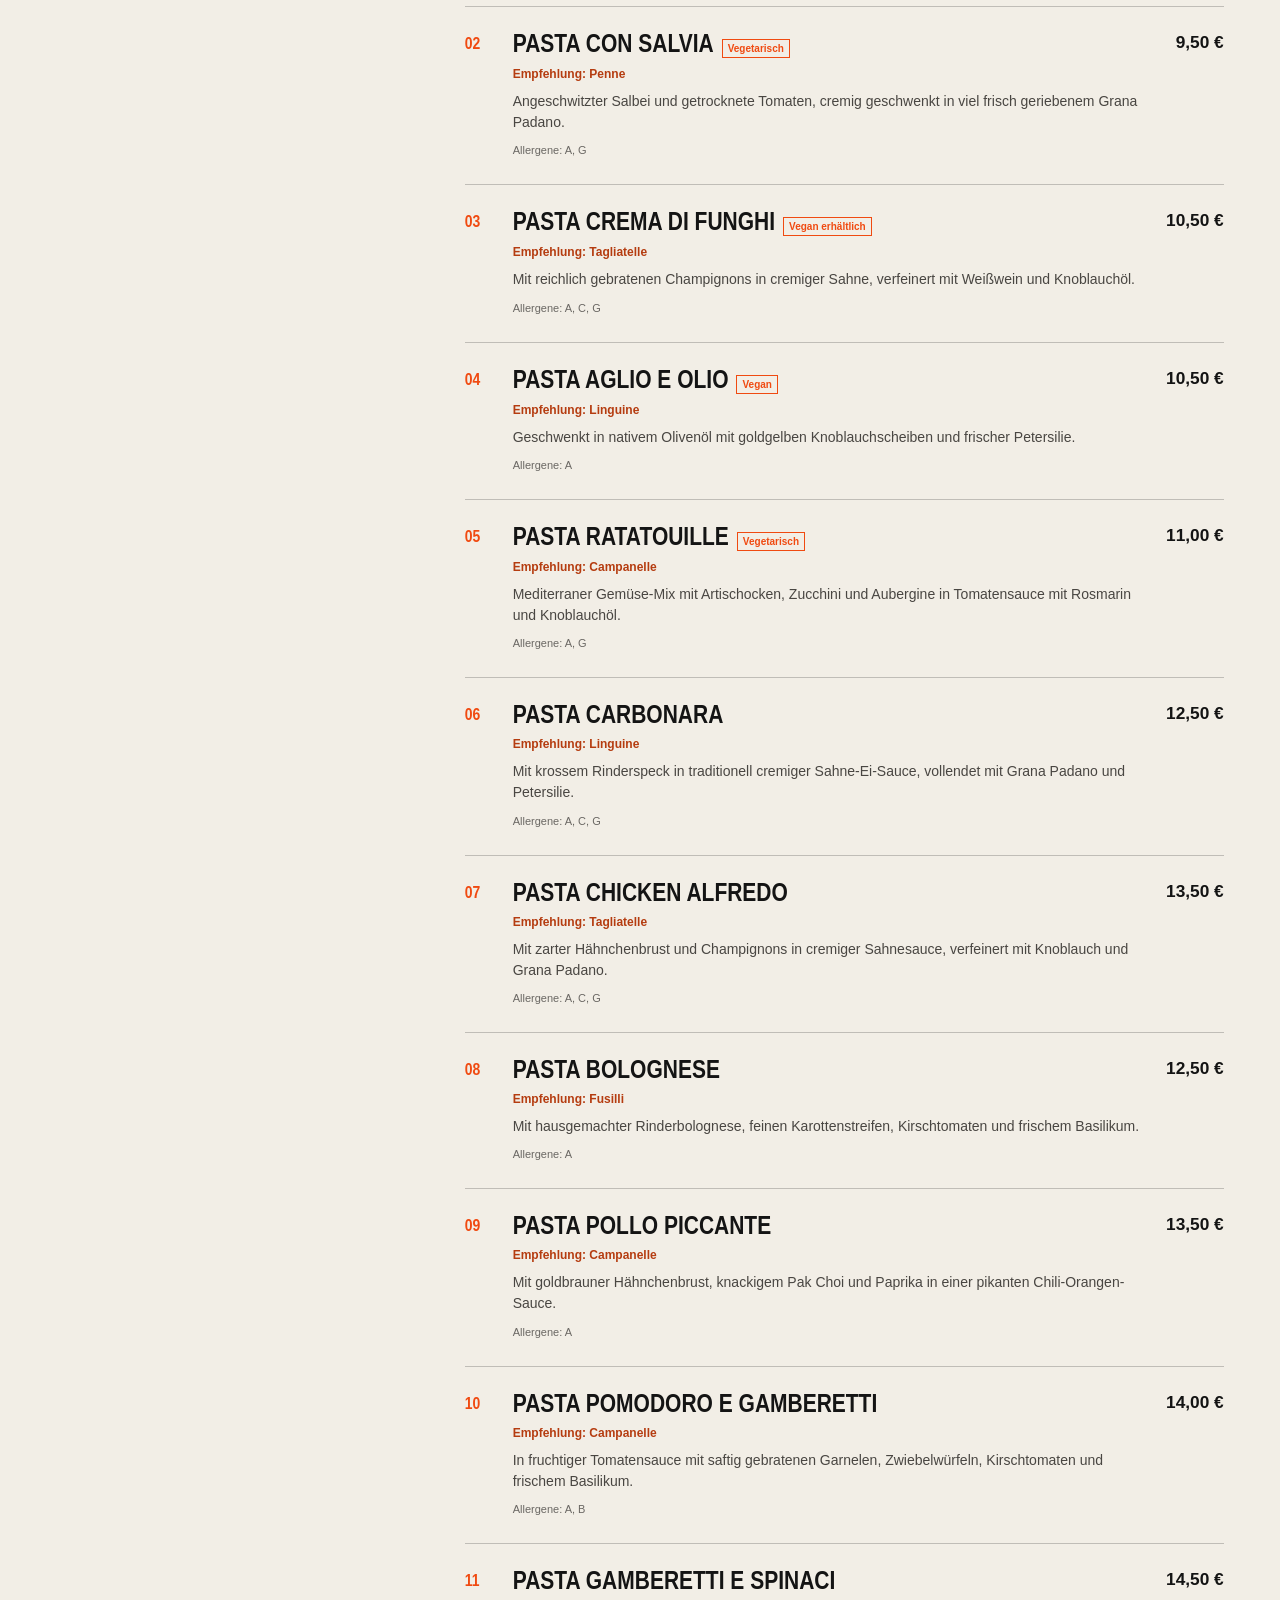
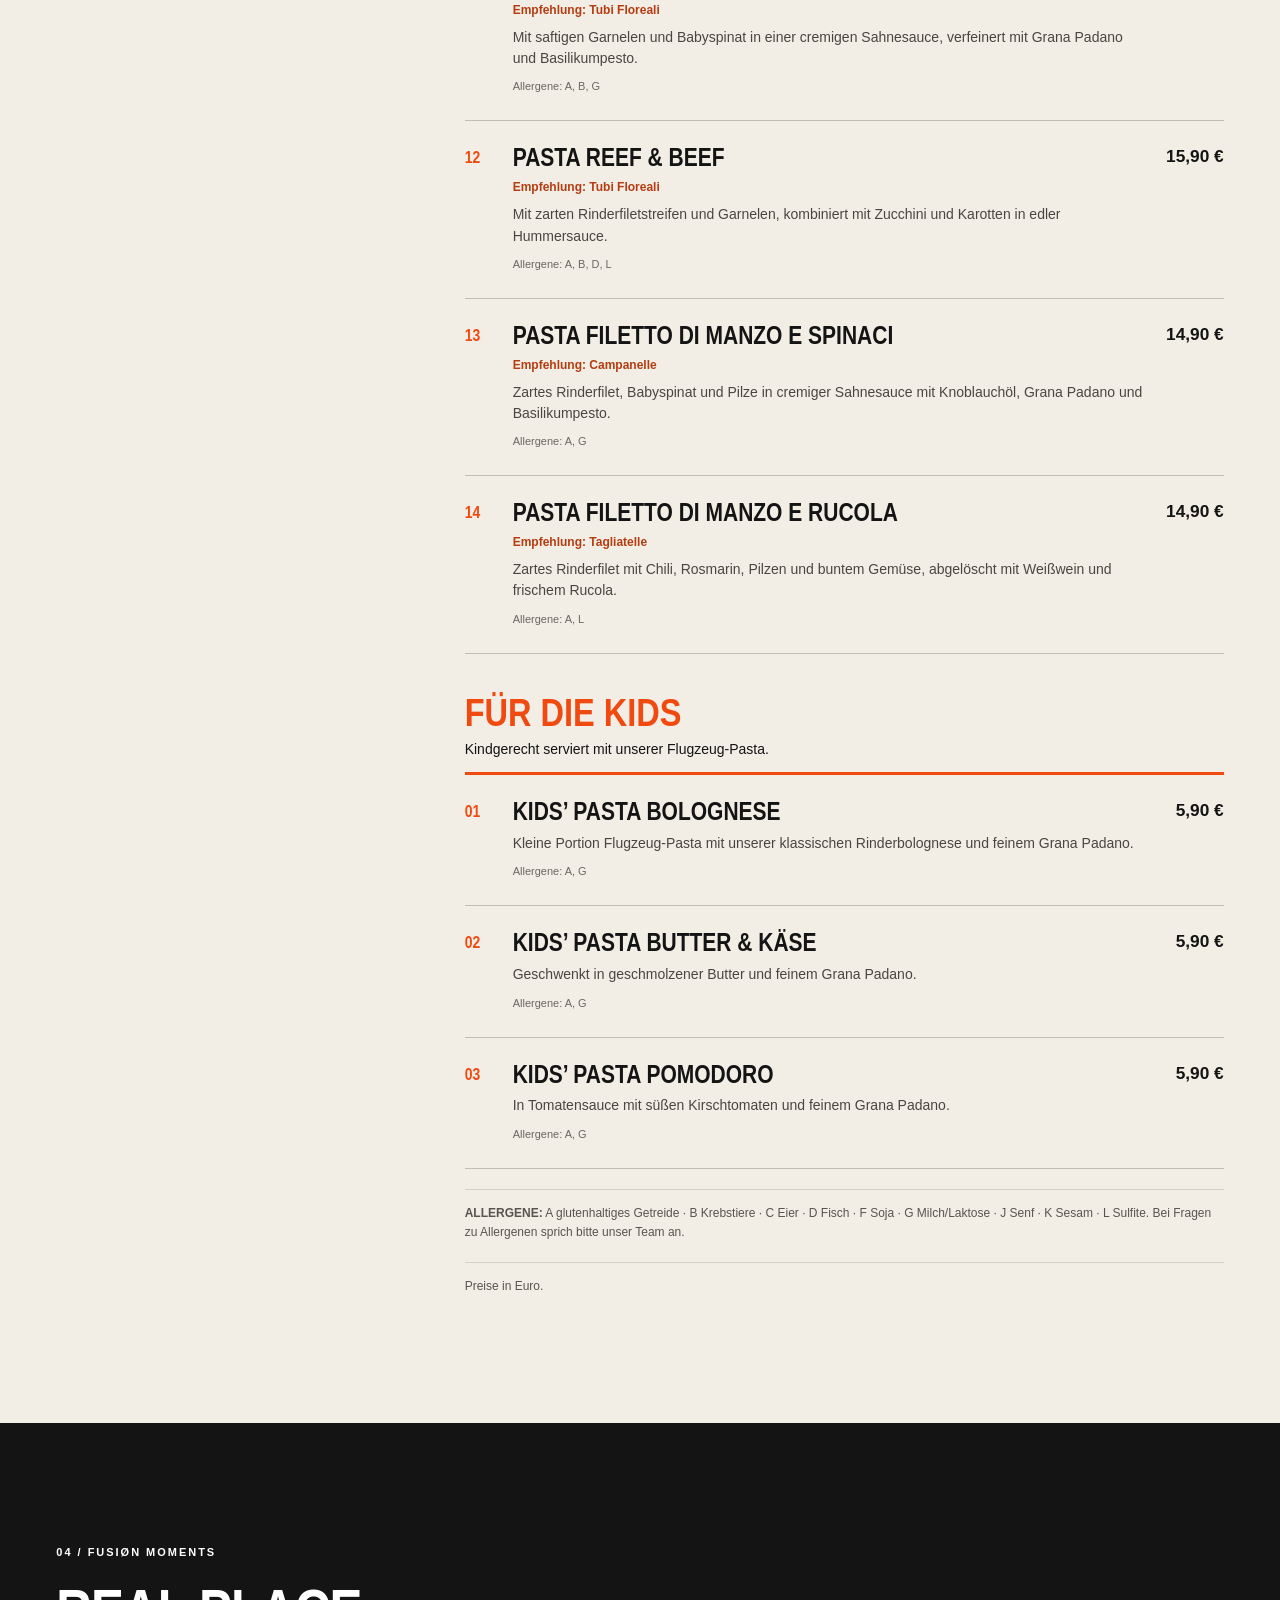
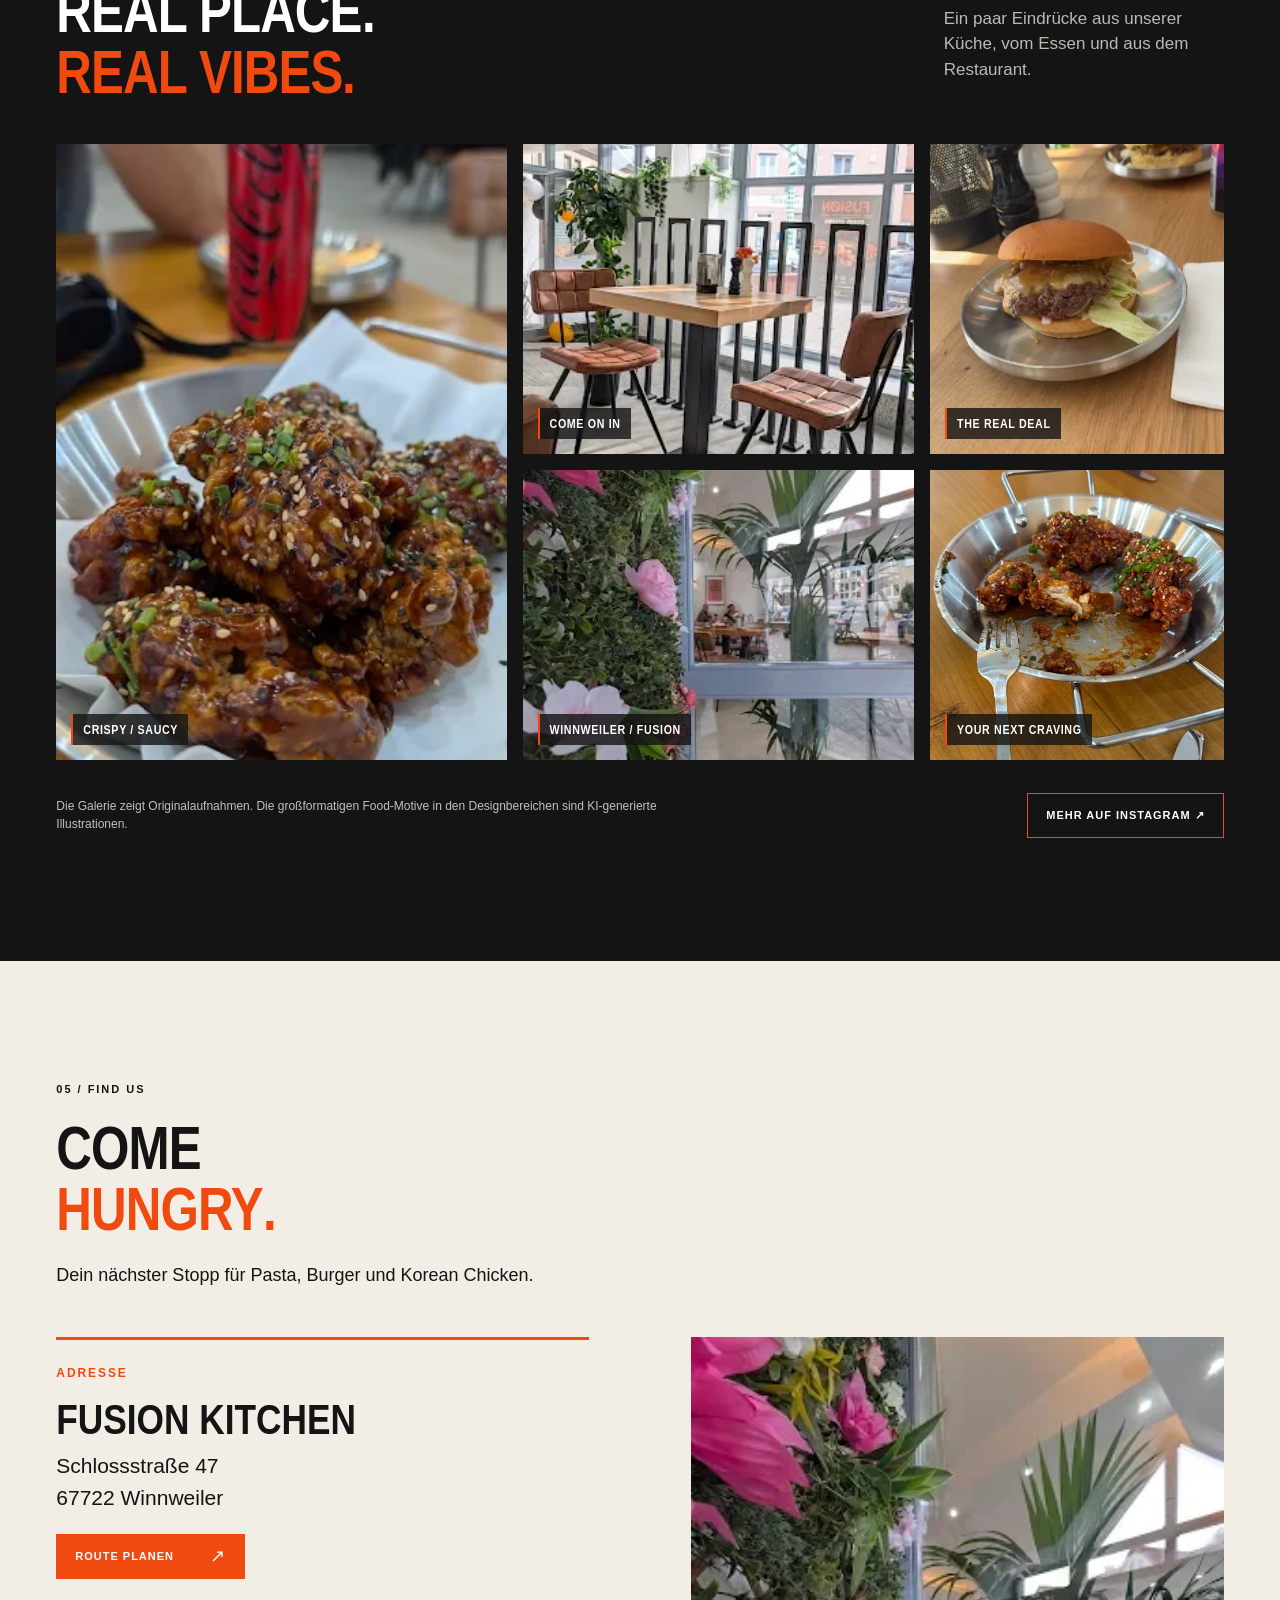
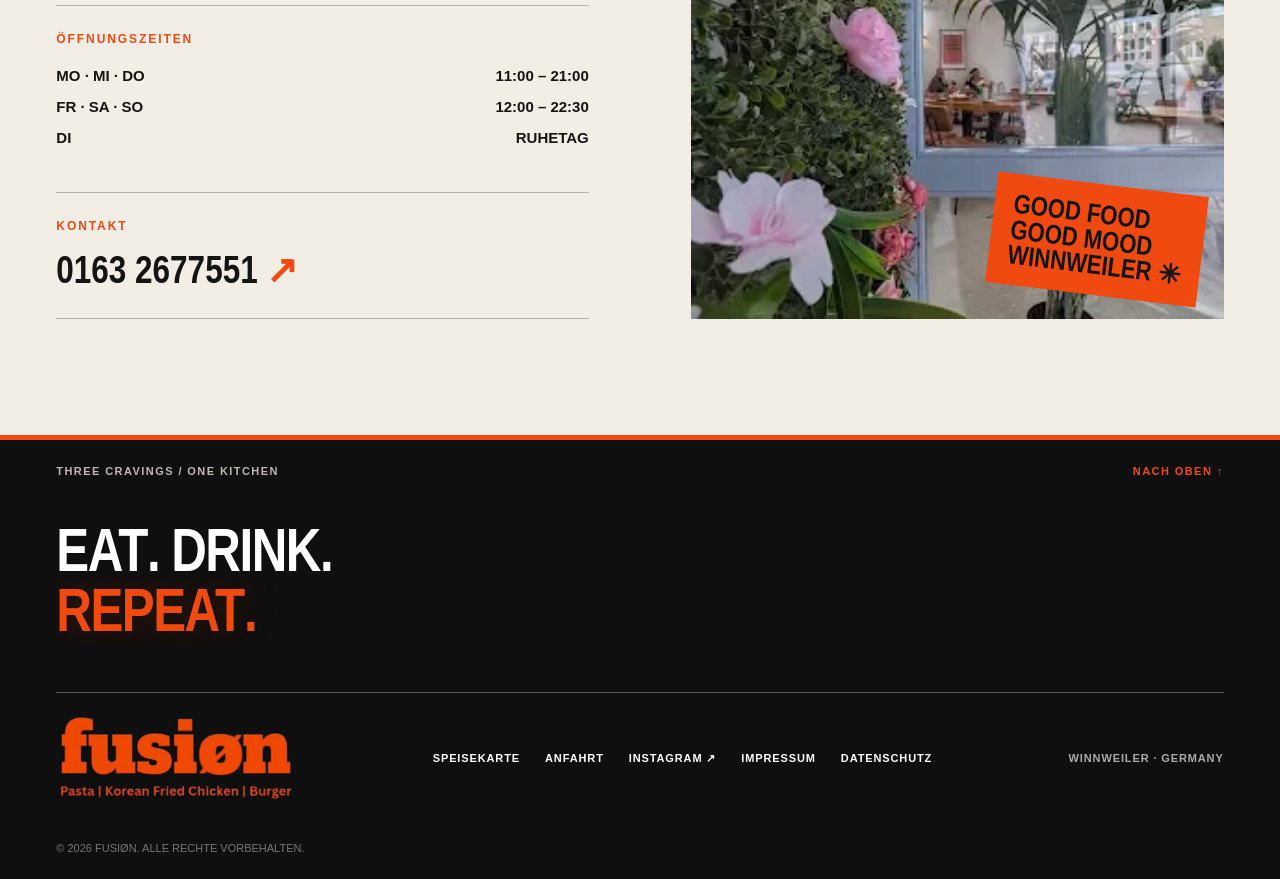
==== commit 85c0634f: "Update index.html" ====
--- a/index.html
+++ b/index.html
@@ -78,7 +78,7 @@
     <section class="intro cream-section" id="ueber-uns">
       <div class="intro-kicker reveal"><span class="section-index"><span class="section-number">01 / </span>WHO WE ARE</span><span class="cross-symbol" aria-hidden="true"></span><span>FUSIØN · WINNWEILER</span></div>
       <div class="intro-main"><div class="intro-copy reveal"><p class="micro-label orange-text">MEHR ALS NUR ESSEN.</p><h2 class="display-title motion-heading"><span class="motion-line"><span class="motion-line-inner">DREI WELTEN<span class="punct-mark punct-dot">.</span></span></span><span class="motion-line"><em class="motion-line-inner">EINE</em></span><span class="motion-line"><span class="motion-line-inner">LEIDENSCHAFT<span class="punct-mark punct-dot">.</span></span></span></h2><p class="intro-desc">Frische Pasta, handgemachte Smash Burger und knuspriges Korean Boneless Fried Chicken – drei Food-Welten, die bei Fusiøn zusammenkommen.</p><a href="#speisekarte" class="solid-link">Unsere Speisekarte <span aria-hidden="true">↗</span></a></div>
-        <div class="intro-collage reveal"><div class="collage-main"><video class="kitchen-video" muted loop playsinline preload="none" poster="assets/images/pasta-kitchen-poster.jpg" aria-label="Video aus der Fusion-Küche"><source src="assets/video/pasta-kitchen.mp4" type="video/mp4"></video><div class="kitchen-video-controls" role="group" aria-label="Videosteuerung"><button class="kitchen-replay" type="button" aria-label="Video von Anfang abspielen" title="Video von Anfang abspielen"><svg viewBox="0 0 24 24" fill="none" stroke="currentColor" stroke-width="1.8" stroke-linecap="round" stroke-linejoin="round" aria-hidden="true"><path d="M3 11a9 9 0 1 1 2.7 6.4"/><path d="M3 4v7h7"/></svg></button><button class="kitchen-sound-toggle" type="button" aria-label="Ton einschalten" aria-pressed="false" title="Ton einschalten"><svg class="sound-icon sound-icon-muted" viewBox="0 0 24 24" fill="none" stroke="currentColor" stroke-width="1.8" stroke-linecap="round" stroke-linejoin="round" aria-hidden="true"><path d="M11 5 6 9H3v6h3l5 4V5Z"/><path d="m16 9 5 6m0-6-5 6"/></svg><svg class="sound-icon sound-icon-unmuted" viewBox="0 0 24 24" fill="none" stroke="currentColor" stroke-width="1.8" stroke-linecap="round" stroke-linejoin="round" aria-hidden="true"><path d="M11 5 6 9H3v6h3l5 4V5Z"/><path d="M15.5 8.5a5 5 0 0 1 0 7"/><path d="M18.5 5.5a9 9 0 0 1 0 13"/></svg></button></div><span class="image-label">MADE IN OUR KITCHEN<span class="section-number"> / 01</span></span></div><figure class="collage-small"><img src="assets/images/restaurant-interior.webp" loading="lazy" alt="Echter Blick in den Gastraum von Fusion Kitchen" width="287" height="510"><figcaption>WELCOME IN.</figcaption></figure><div class="orange-note">GOOD<br>FOOD.<br>GOOD<br>PEOPLE.</div><span class="collage-scribble">Fresh ideas.<br>Big cravings.</span></div>
+        <div class="intro-collage reveal"><div class="collage-main"><video class="kitchen-video" muted loop playsinline preload="none" poster="assets/images/pasta-kitchen-poster.jpg" aria-label="Video aus der Fusion-Küche"><source src="assets/video/pasta-kitchen.mp4" type="video/mp4"></video><div class="kitchen-video-controls" role="group" aria-label="Videosteuerung"><button class="kitchen-replay" type="button" aria-label="Video von Anfang abspielen" title="Video von Anfang abspielen"><svg viewBox="0 0 24 24" fill="none" stroke="currentColor" stroke-width="1.8" stroke-linecap="round" stroke-linejoin="round" aria-hidden="true"><path d="M3 11a9 9 0 1 1 2.7 6.4"/><path d="M3 4v7h7"/></svg></button><button class="kitchen-sound-toggle" type="button" aria-label="Ton einschalten" aria-pressed="false" title="Ton einschalten"><svg class="sound-icon sound-icon-muted" viewBox="0 0 24 24" fill="none" stroke="currentColor" stroke-width="1.8" stroke-linecap="round" stroke-linejoin="round" aria-hidden="true"><path d="M11 5 6 9H3v6h3l5 4V5Z"/><path d="m16 9 5 6m0-6-5 6"/></svg><svg class="sound-icon sound-icon-unmuted" viewBox="0 0 24 24" fill="none" stroke="currentColor" stroke-width="1.8" stroke-linecap="round" stroke-linejoin="round" aria-hidden="true"><path d="M11 5 6 9H3v6h3l5 4V5Z"/><path d="M15.5 8.5a5 5 0 0 1 0 7"/><path d="M18.5 5.5a9 9 0 0 1 0 13"/></svg></button></div><span class="image-label">MADE IN OUR KITCHEN<span class="section-number"></span></span></div><figure class="collage-small"><img src="assets/images/restaurant-interior.webp" loading="lazy" alt="Echter Blick in den Gastraum von Fusion Kitchen" width="287" height="510"><figcaption>WELCOME IN.</figcaption></figure><div class="orange-note">GOOD<br>FOOD.<br>GOOD<br>PEOPLE.</div><span class="collage-scribble">Fresh ideas.<br>Big cravings.</span></div>
       </div>
     </section>
 
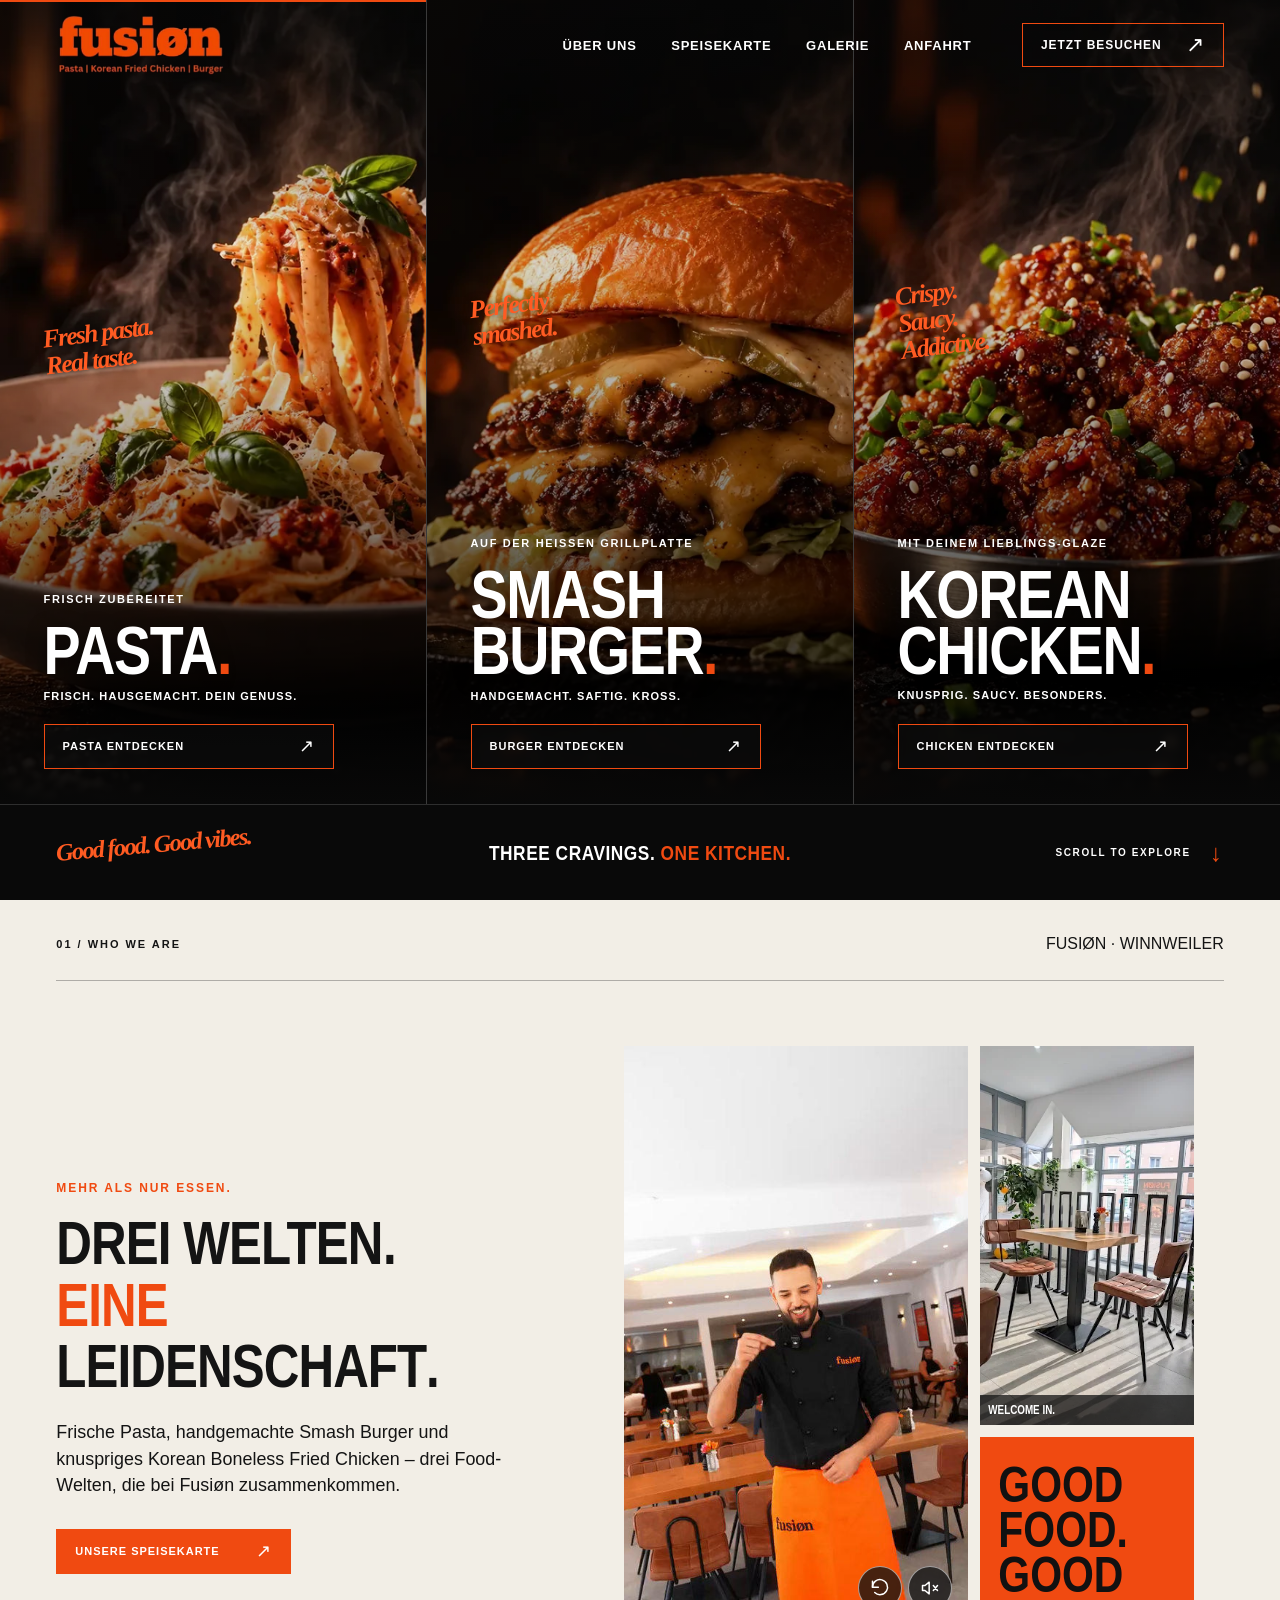
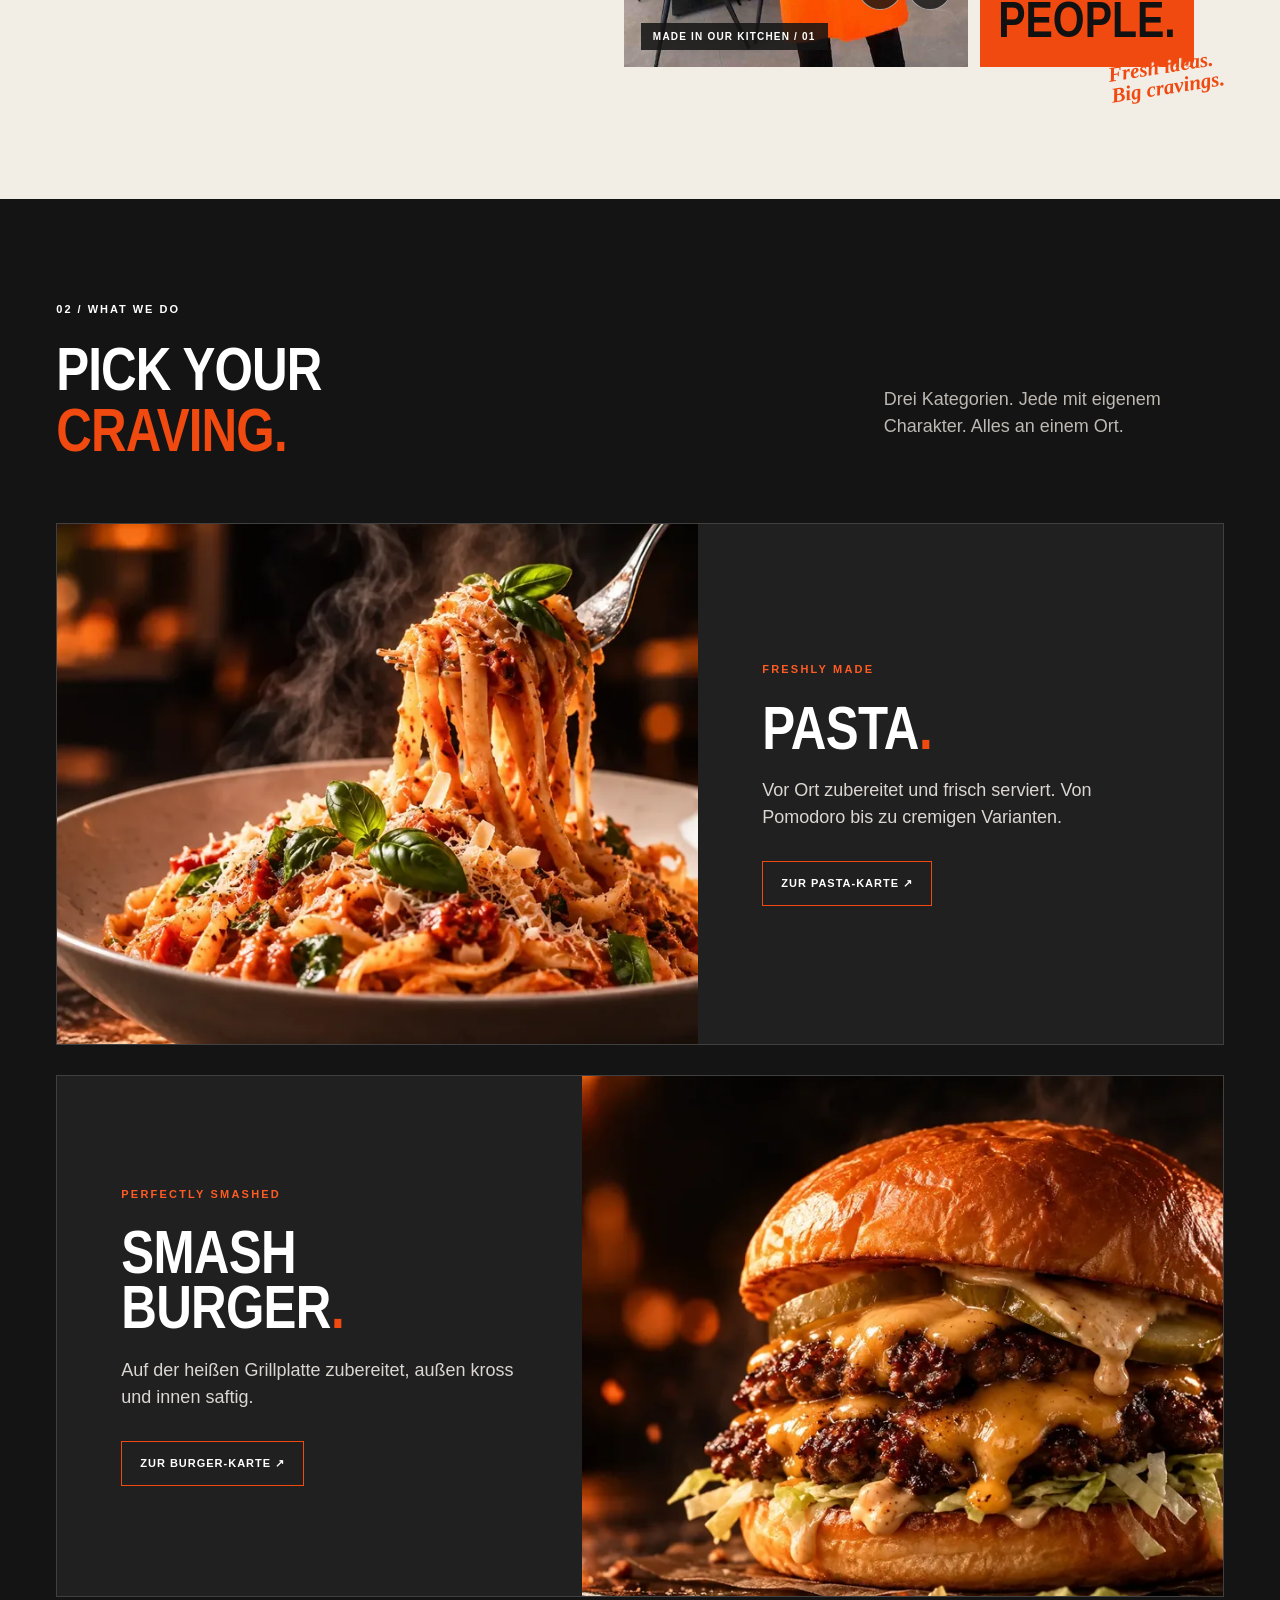
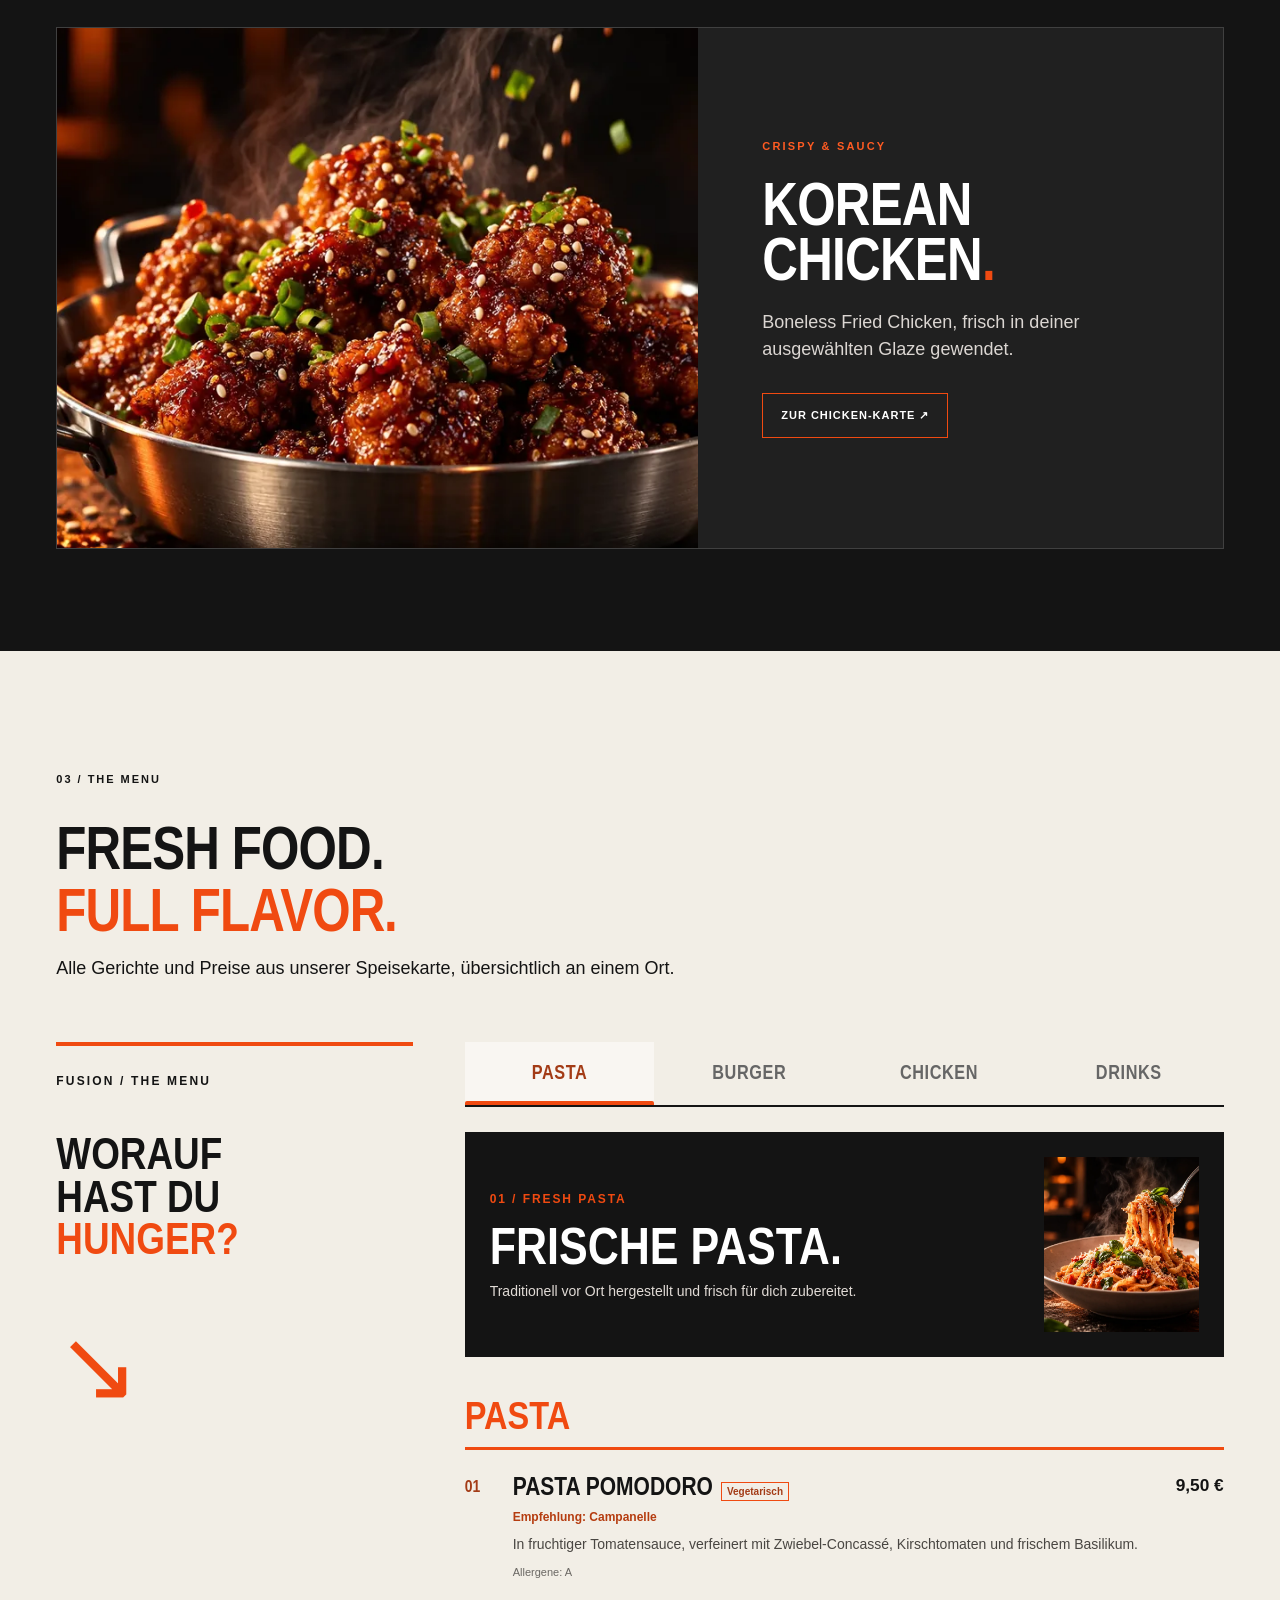
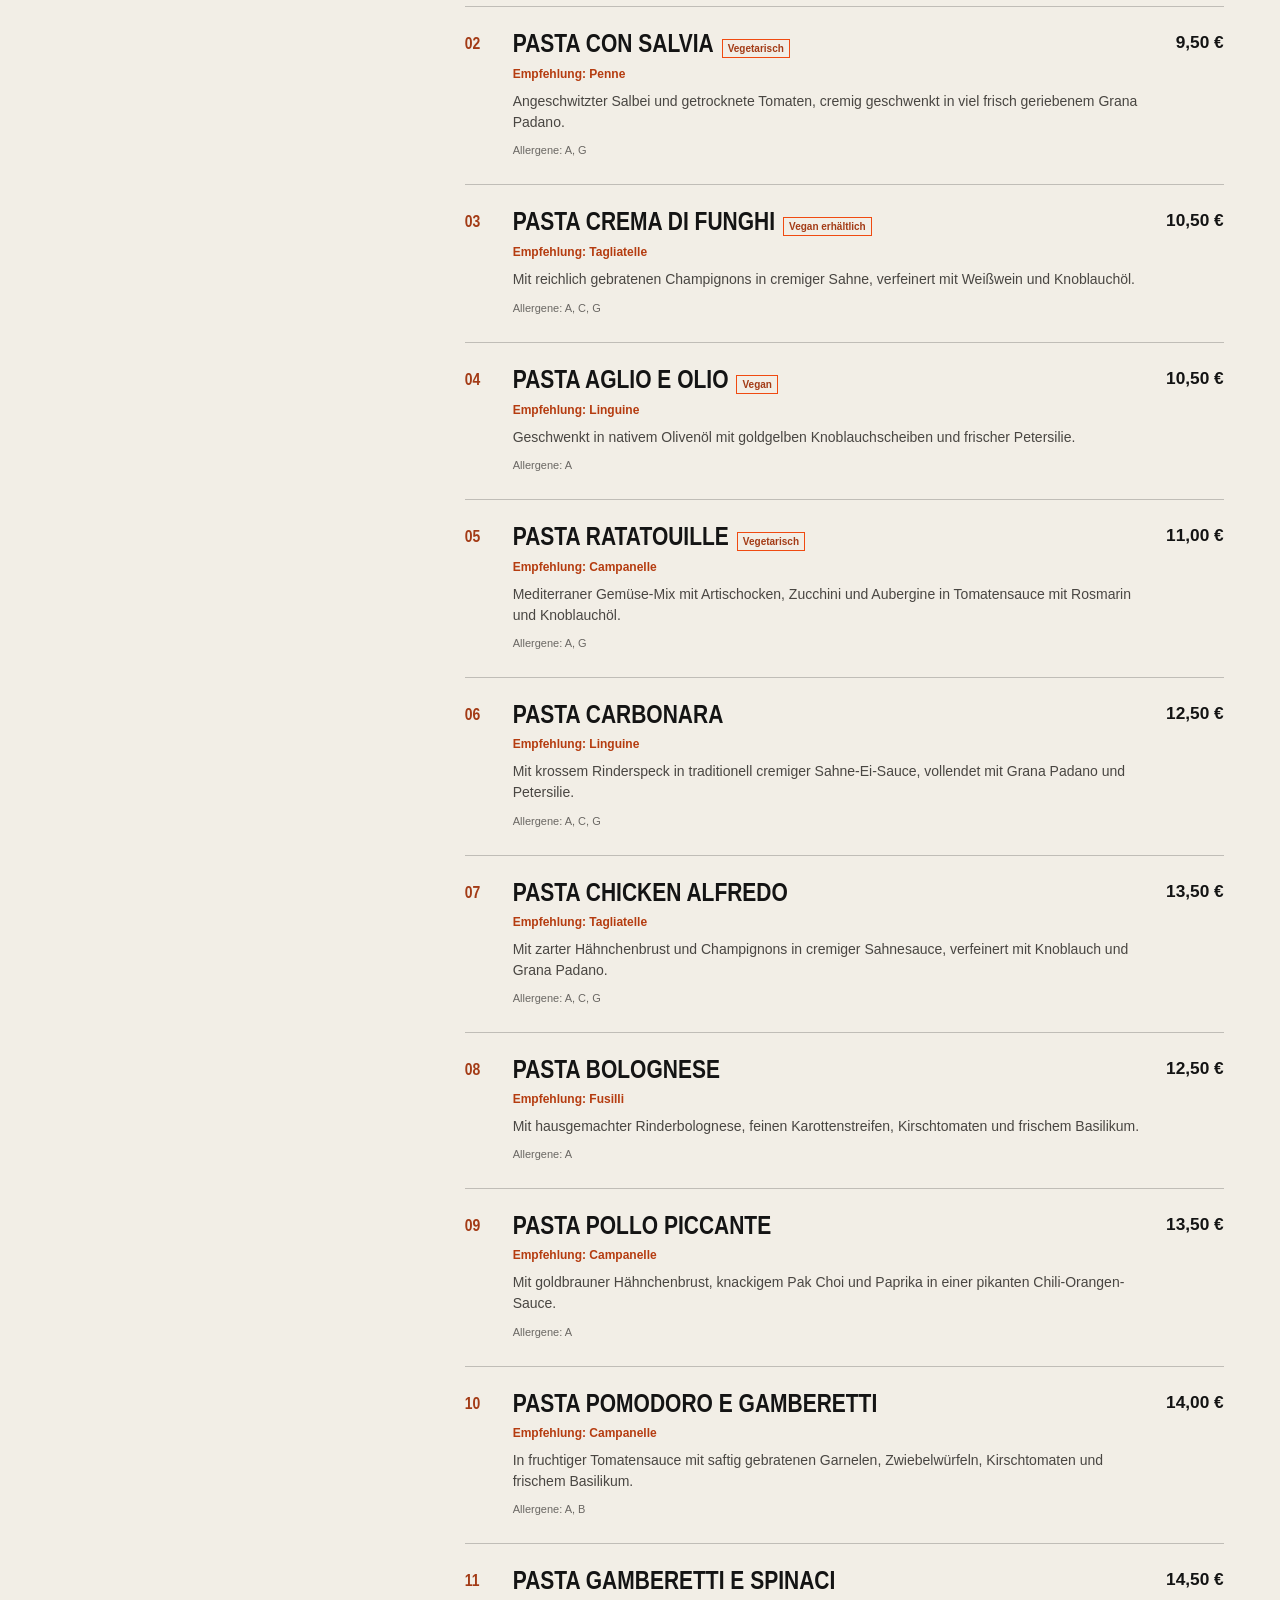
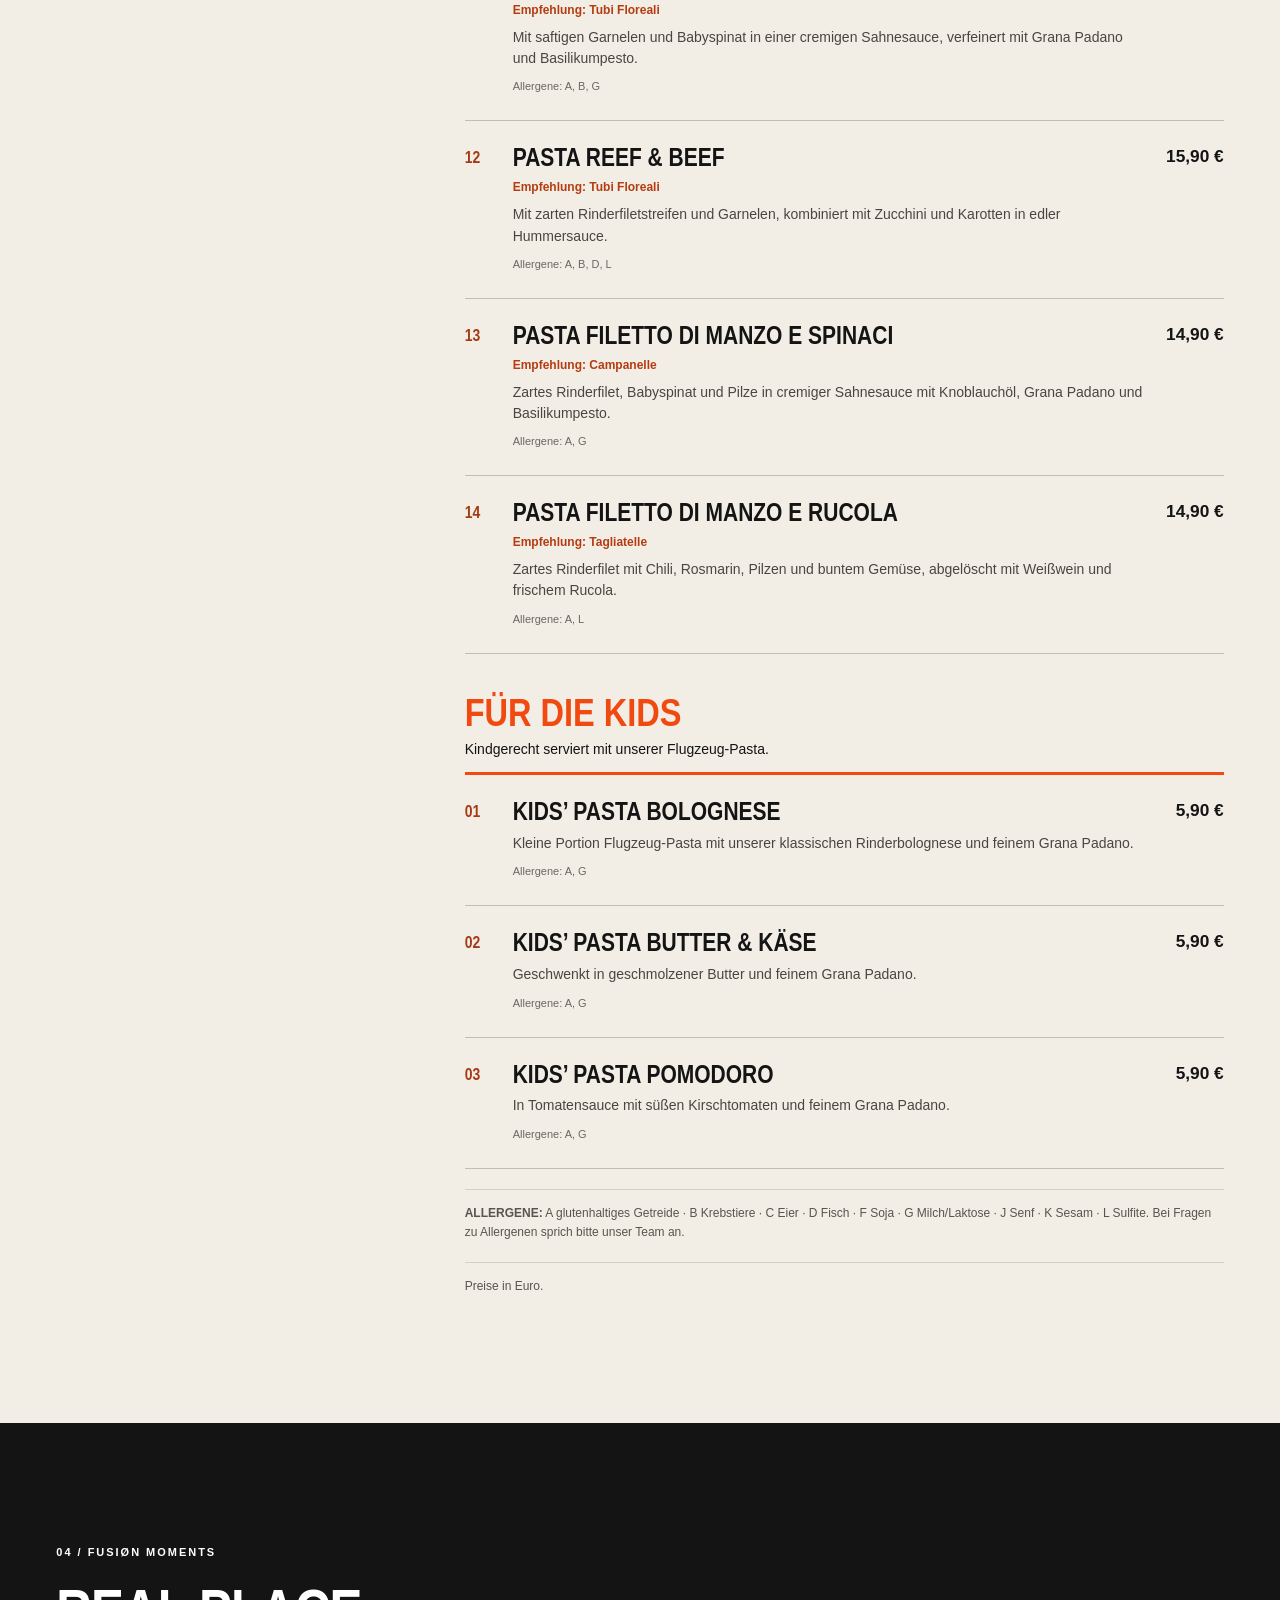
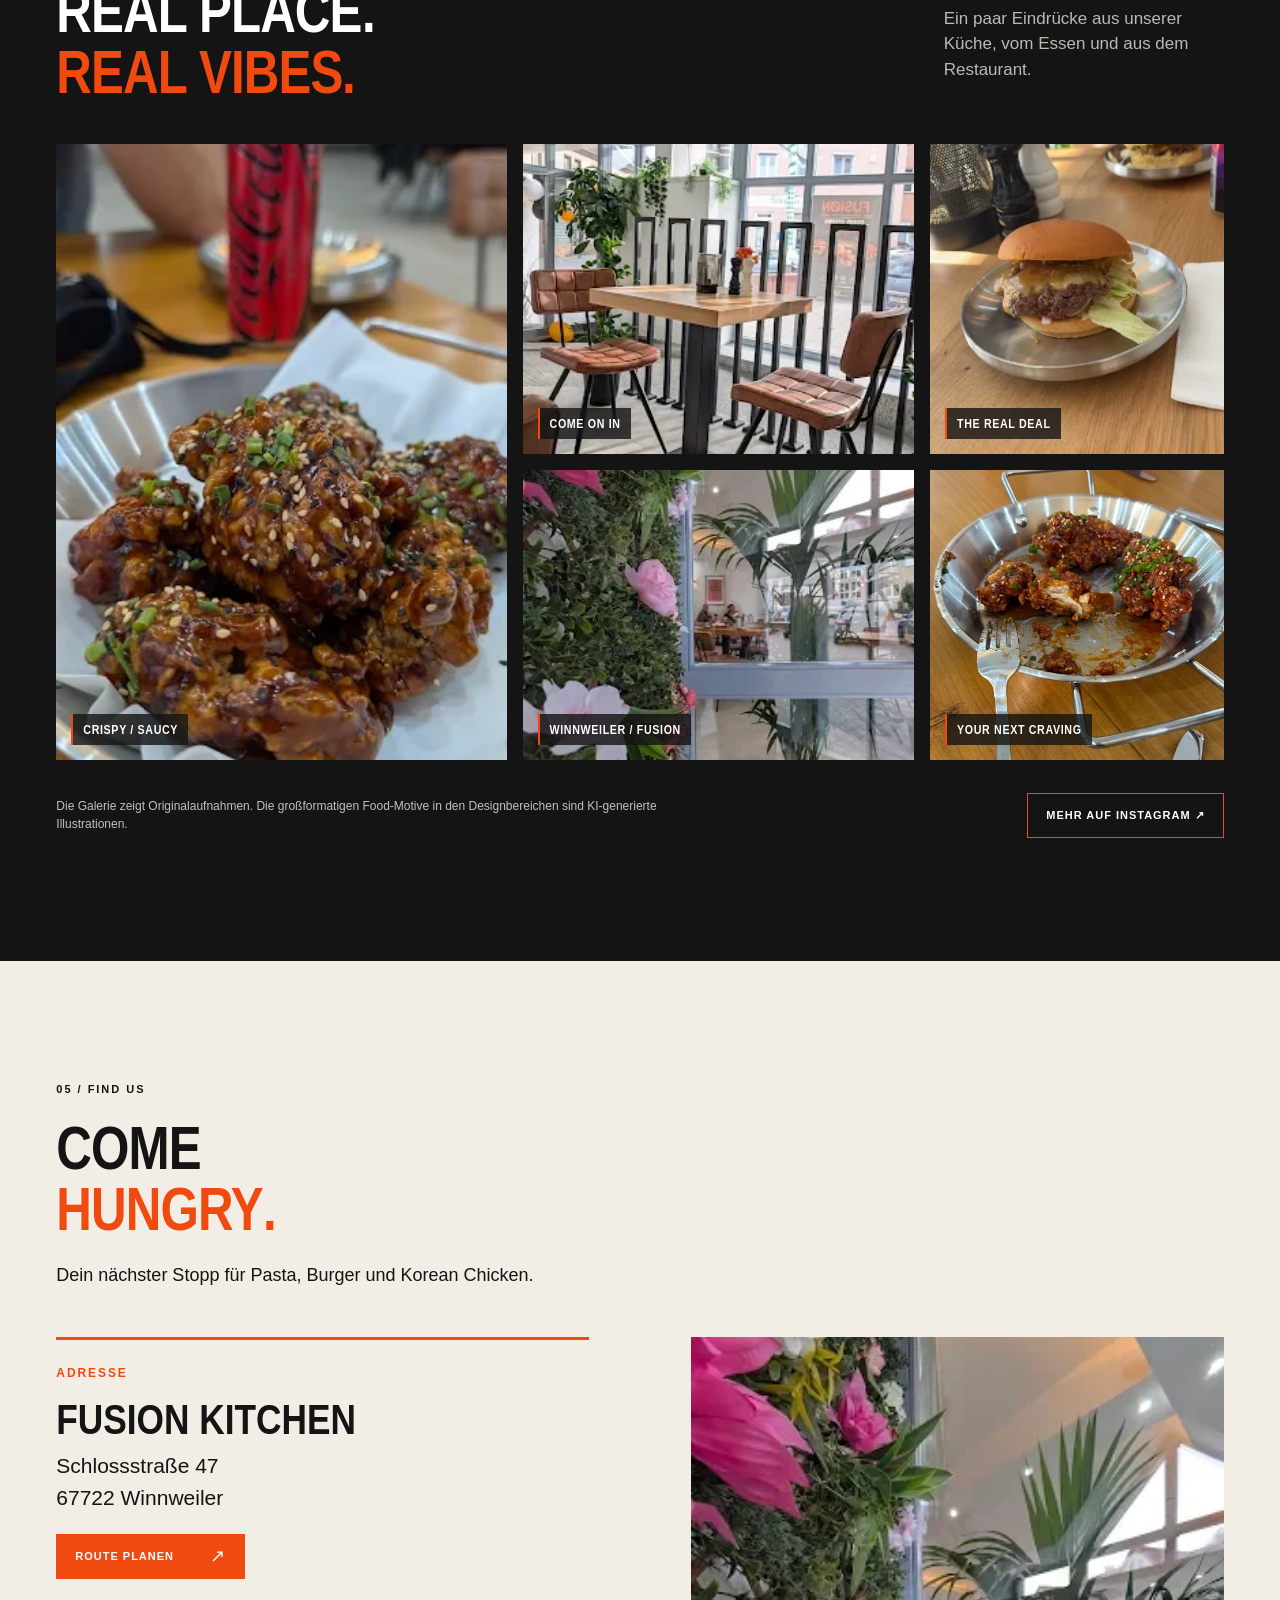
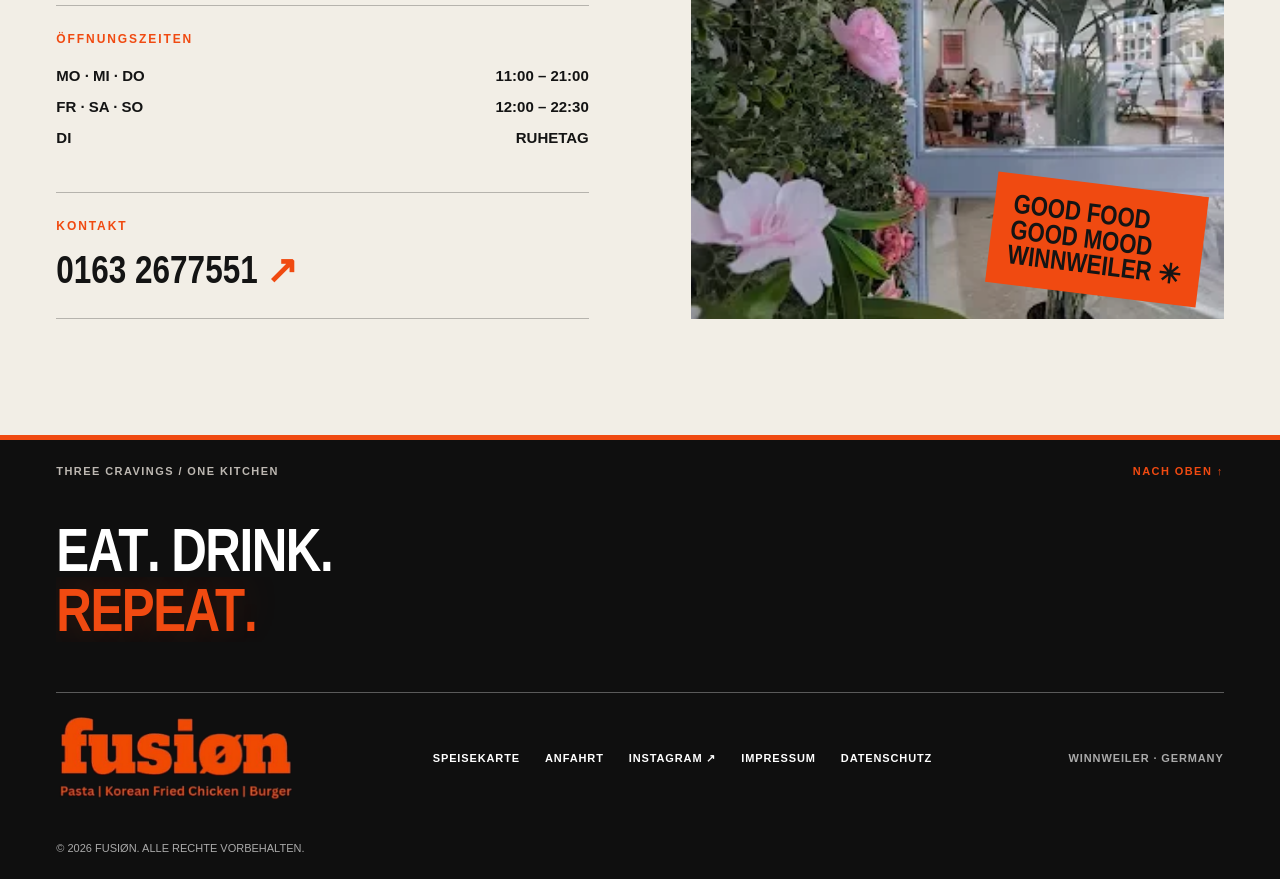
==== commit b18fcf31: "Add files via upload" ====
--- a/index.html
+++ b/index.html
@@ -11,13 +11,15 @@
   <meta property="og:image" content="assets/images/social-preview.webp">
   <title>Fusiøn Winnweiler | Pasta · Smash Burger · Korean Fried Chicken</title>
   <link rel="icon" href="assets/images/fusion-logo.png" type="image/png">
-  <link rel="preload" as="image" href="assets/images/pasta-hero.webp">
-  <link rel="preload" as="image" href="assets/images/burger-hero.webp">
-  <link rel="preload" as="image" href="assets/images/chicken-hero.webp">
-  <meta name="fusion-build" content="fusion-motion-2026-09-24-v5">
+  <!-- The first visible food image is the mobile LCP; tablets/desktop retain the original artwork. -->
+  <link rel="preload" as="image" href="assets/images/pasta-hero-mobile.webp" media="(max-width: 599px)" fetchpriority="high">
+  <link rel="preload" as="image" href="assets/images/pasta-hero.webp" media="(min-width: 600px)" fetchpriority="high">
+  <link rel="preload" as="image" href="assets/images/burger-hero.webp" media="(min-width: 850px) and (hover: hover), (min-width: 1367px)">
+  <link rel="preload" as="image" href="assets/images/chicken-hero.webp" media="(min-width: 850px) and (hover: hover), (min-width: 1367px)">
+  <link rel="preload" as="font" href="assets/fonts/fusion-mobile-bold.woff" type="font/woff" crossorigin media="(max-width: 849px), (max-width: 1366px) and (hover: none) and (pointer: coarse)">
+  <meta name="fusion-build" content="fusion-motion-2026-09-24-v6-performance">
   <script>document.documentElement.classList.add("js");</script>
-  <link rel="stylesheet" href="styles.css?v=motion5">
-  <link rel="stylesheet" href="responsive.css?v=motion5">
+  <link rel="stylesheet" href="styles.css?v=performance6">
   <script type="application/ld+json">
     {"@context":"https://schema.org","@type":"Restaurant","name":"Fusion Kitchen","description":"Pasta, Smash Burger und Korean Boneless Fried Chicken","address":{"@type":"PostalAddress","streetAddress":"Schlossstraße 47","postalCode":"67722","addressLocality":"Winnweiler","addressCountry":"DE"},"telephone":"+491632677551","servesCuisine":["Pasta","Burgers","Korean Fried Chicken"],"sameAs":["https://www.instagram.com/fusion_winnweiler/"],"openingHoursSpecification":[{"@type":"OpeningHoursSpecification","dayOfWeek":["Monday","Wednesday","Thursday"],"opens":"11:00","closes":"21:00"},{"@type":"OpeningHoursSpecification","dayOfWeek":["Friday","Saturday","Sunday"],"opens":"12:00","closes":"22:30"}],"hasMenu":"#speisekarte"}
   </script>
@@ -57,17 +59,17 @@
     <section class="hero" id="start" aria-label="Drei Food-Welten">
       <div class="hero-panels" id="hero-panels">
         <article class="food-panel pasta is-active motion-first-panel" data-food="pasta" tabindex="0" aria-label="Pasta entdecken">
-          <img class="panel-image" src="assets/images/pasta-hero.webp" alt="Inszenierte Pasta mit Basilikum" width="1086" height="1448" fetchpriority="high">
+          <picture><source media="(max-width: 599px)" srcset="assets/images/pasta-hero-mobile.webp"><img class="panel-image" src="assets/images/pasta-hero.webp" alt="Inszenierte Pasta mit Basilikum" width="1086" height="1448" fetchpriority="high"></picture>
           <div class="panel-top"><span class="scribble">Fresh pasta.<br>Real taste.</span></div>
           <div class="panel-bottom"><span class="panel-eyebrow">Frisch zubereitet</span><h1>PASTA<span class="orange"><span class="punct-mark punct-dot">.</span></span></h1><p>FRISCH. HAUSGEMACHT. DEIN GENUSS.</p><a class="outline-link panel-cta" href="#speisekarte" data-menu-jump="pasta">Pasta entdecken <span aria-hidden="true">↗</span></a></div>
         </article>
         <article class="food-panel burger" data-food="burger" tabindex="0" aria-label="Smash Burger entdecken">
-          <img class="panel-image" src="assets/images/burger-hero.webp" alt="Inszenierter Smash Burger mit geschmolzenem Käse" width="1086" height="1448" fetchpriority="high">
+          <picture><source media="(max-width: 599px)" srcset="assets/images/burger-hero-mobile.webp"><img class="panel-image" src="assets/images/burger-hero.webp" alt="Inszenierter Smash Burger mit geschmolzenem Käse" width="1086" height="1448"></picture>
           <div class="panel-top"><span class="scribble">Perfectly<br>smashed.</span></div>
           <div class="panel-bottom"><span class="panel-eyebrow">Auf der heißen Grillplatte</span><h2>SMASH<br>BURGER<span class="orange"><span class="punct-mark punct-dot">.</span></span></h2><p>HANDGEMACHT. SAFTIG. KROSS.</p><a class="outline-link panel-cta" href="#speisekarte" data-menu-jump="burger">Burger entdecken <span aria-hidden="true">↗</span></a></div>
         </article>
         <article class="food-panel chicken" data-food="chicken" tabindex="0" aria-label="Korean Fried Chicken entdecken">
-          <img class="panel-image" src="assets/images/chicken-hero.webp" alt="Inszeniertes glasiertes Korean Fried Chicken" width="1086" height="1448" fetchpriority="high">
+          <picture><source media="(max-width: 599px)" srcset="assets/images/chicken-hero-mobile.webp"><img class="panel-image" src="assets/images/chicken-hero.webp" alt="Inszeniertes glasiertes Korean Fried Chicken" width="1086" height="1448"></picture>
           <div class="panel-top"><span class="scribble">Crispy.<br>Saucy.<br>Addictive.</span></div>
           <div class="panel-bottom"><span class="panel-eyebrow">Mit deinem Lieblings-Glaze</span><h2>KOREAN<br>CHICKEN<span class="orange"><span class="punct-mark punct-dot">.</span></span></h2><p>KNUSPRIG. SAUCY. BESONDERS.</p><a class="outline-link panel-cta" href="#speisekarte" data-menu-jump="chicken">Chicken entdecken <span aria-hidden="true">↗</span></a></div>
         </article>
@@ -78,16 +80,16 @@
     <section class="intro cream-section" id="ueber-uns">
       <div class="intro-kicker reveal"><span class="section-index"><span class="section-number">01 / </span>WHO WE ARE</span><span class="cross-symbol" aria-hidden="true"></span><span>FUSIØN · WINNWEILER</span></div>
       <div class="intro-main"><div class="intro-copy reveal"><p class="micro-label orange-text">MEHR ALS NUR ESSEN.</p><h2 class="display-title motion-heading"><span class="motion-line"><span class="motion-line-inner">DREI WELTEN<span class="punct-mark punct-dot">.</span></span></span><span class="motion-line"><em class="motion-line-inner">EINE</em></span><span class="motion-line"><span class="motion-line-inner">LEIDENSCHAFT<span class="punct-mark punct-dot">.</span></span></span></h2><p class="intro-desc">Frische Pasta, handgemachte Smash Burger und knuspriges Korean Boneless Fried Chicken – drei Food-Welten, die bei Fusiøn zusammenkommen.</p><a href="#speisekarte" class="solid-link">Unsere Speisekarte <span aria-hidden="true">↗</span></a></div>
-        <div class="intro-collage reveal"><div class="collage-main"><video class="kitchen-video" muted loop playsinline preload="none" poster="assets/images/pasta-kitchen-poster.jpg" aria-label="Video aus der Fusion-Küche"><source src="assets/video/pasta-kitchen.mp4" type="video/mp4"></video><div class="kitchen-video-controls" role="group" aria-label="Videosteuerung"><button class="kitchen-replay" type="button" aria-label="Video von Anfang abspielen" title="Video von Anfang abspielen"><svg viewBox="0 0 24 24" fill="none" stroke="currentColor" stroke-width="1.8" stroke-linecap="round" stroke-linejoin="round" aria-hidden="true"><path d="M3 11a9 9 0 1 1 2.7 6.4"/><path d="M3 4v7h7"/></svg></button><button class="kitchen-sound-toggle" type="button" aria-label="Ton einschalten" aria-pressed="false" title="Ton einschalten"><svg class="sound-icon sound-icon-muted" viewBox="0 0 24 24" fill="none" stroke="currentColor" stroke-width="1.8" stroke-linecap="round" stroke-linejoin="round" aria-hidden="true"><path d="M11 5 6 9H3v6h3l5 4V5Z"/><path d="m16 9 5 6m0-6-5 6"/></svg><svg class="sound-icon sound-icon-unmuted" viewBox="0 0 24 24" fill="none" stroke="currentColor" stroke-width="1.8" stroke-linecap="round" stroke-linejoin="round" aria-hidden="true"><path d="M11 5 6 9H3v6h3l5 4V5Z"/><path d="M15.5 8.5a5 5 0 0 1 0 7"/><path d="M18.5 5.5a9 9 0 0 1 0 13"/></svg></button></div><span class="image-label">MADE IN OUR KITCHEN<span class="section-number"></span></span></div><figure class="collage-small"><img src="assets/images/restaurant-interior.webp" loading="lazy" alt="Echter Blick in den Gastraum von Fusion Kitchen" width="287" height="510"><figcaption>WELCOME IN.</figcaption></figure><div class="orange-note">GOOD<br>FOOD.<br>GOOD<br>PEOPLE.</div><span class="collage-scribble">Fresh ideas.<br>Big cravings.</span></div>
+        <div class="intro-collage reveal"><div class="collage-main"><video class="kitchen-video" muted loop playsinline preload="none" poster="assets/images/pasta-kitchen-poster.jpg" aria-label="Video aus der Fusion-Küche"><source src="assets/video/pasta-kitchen.mp4" type="video/mp4"></video><div class="kitchen-video-controls" role="group" aria-label="Videosteuerung"><button class="kitchen-replay" type="button" aria-label="Video von Anfang abspielen" title="Video von Anfang abspielen"><svg viewBox="0 0 24 24" fill="none" stroke="currentColor" stroke-width="1.8" stroke-linecap="round" stroke-linejoin="round" aria-hidden="true"><path d="M3 11a9 9 0 1 1 2.7 6.4"/><path d="M3 4v7h7"/></svg></button><button class="kitchen-sound-toggle" type="button" aria-label="Ton einschalten" aria-pressed="false" title="Ton einschalten"><svg class="sound-icon sound-icon-muted" viewBox="0 0 24 24" fill="none" stroke="currentColor" stroke-width="1.8" stroke-linecap="round" stroke-linejoin="round" aria-hidden="true"><path d="M11 5 6 9H3v6h3l5 4V5Z"/><path d="m16 9 5 6m0-6-5 6"/></svg><svg class="sound-icon sound-icon-unmuted" viewBox="0 0 24 24" fill="none" stroke="currentColor" stroke-width="1.8" stroke-linecap="round" stroke-linejoin="round" aria-hidden="true"><path d="M11 5 6 9H3v6h3l5 4V5Z"/><path d="M15.5 8.5a5 5 0 0 1 0 7"/><path d="M18.5 5.5a9 9 0 0 1 0 13"/></svg></button></div><span class="image-label">MADE IN OUR KITCHEN<span class="section-number"> / 01</span></span></div><figure class="collage-small"><img src="assets/images/restaurant-interior.webp" loading="lazy" alt="Echter Blick in den Gastraum von Fusion Kitchen" width="287" height="510"><figcaption>WELCOME IN.</figcaption></figure><div class="orange-note">GOOD<br>FOOD.<br>GOOD<br>PEOPLE.</div><span class="collage-scribble">Fresh ideas.<br>Big cravings.</span></div>
       </div>
     </section>
 
     <section class="worlds dark-section" id="food-welten">
       <div class="section-head reveal"><span class="section-index"><span class="section-number">02 / </span>WHAT WE DO</span><h2 class="display-title motion-heading"><span class="motion-line"><span class="motion-line-inner">PICK YOUR</span></span><span class="motion-line"><span class="motion-line-inner orange-text">CRAVING<span class="punct-mark punct-dot">.</span></span></span></h2><p>Drei Kategorien. Jede mit eigenem Charakter. Alles an einem Ort.</p></div>
       <div class="world-stack">
-        <article class="world-card world-pasta reveal"><div class="world-image"><img src="assets/images/pasta-hero.webp" loading="lazy" alt="Food-Inszenierung Pasta" width="1086" height="1448"></div><div class="world-text"><span> FRESHLY MADE</span><h3>PASTA<span><span class="punct-mark punct-dot">.</span></span></h3><p>Vor Ort zubereitet und frisch serviert. Von Pomodoro bis zu cremigen Varianten.</p><a class="outline-link" href="#speisekarte" data-menu-jump="pasta">Zur Pasta-Karte ↗</a></div></article>
-        <article class="world-card world-burger reveal"><div class="world-image"><img src="assets/images/burger-hero.webp" loading="lazy" alt="Food-Inszenierung Smash Burger" width="1086" height="1448"></div><div class="world-text"><span>PERFECTLY SMASHED</span><h3>SMASH<br>BURGER<span><span class="punct-mark punct-dot">.</span></span></h3><p>Auf der heißen Grillplatte zubereitet, außen kross und innen saftig.</p><a class="outline-link" href="#speisekarte" data-menu-jump="burger">Zur Burger-Karte ↗</a></div></article>
-        <article class="world-card world-chicken reveal"><div class="world-image"><img src="assets/images/chicken-hero.webp" loading="lazy" alt="Food-Inszenierung Korean Fried Chicken" width="1086" height="1448"></div><div class="world-text"><span>CRISPY & SAUCY</span><h3>KOREAN<br>CHICKEN<span><span class="punct-mark punct-dot">.</span></span></h3><p>Boneless Fried Chicken, frisch in deiner ausgewählten Glaze gewendet.</p><a class="outline-link" href="#speisekarte" data-menu-jump="chicken">Zur Chicken-Karte ↗</a></div></article>
+        <article class="world-card world-pasta reveal"><div class="world-image"><picture><source media="(max-width: 599px)" srcset="assets/images/pasta-hero-mobile.webp"><img src="assets/images/pasta-hero.webp" loading="lazy" alt="Food-Inszenierung Pasta" width="1086" height="1448"></picture></div><div class="world-text"><span> FRESHLY MADE</span><h3>PASTA<span><span class="punct-mark punct-dot">.</span></span></h3><p>Vor Ort zubereitet und frisch serviert. Von Pomodoro bis zu cremigen Varianten.</p><a class="outline-link" href="#speisekarte" data-menu-jump="pasta">Zur Pasta-Karte ↗</a></div></article>
+        <article class="world-card world-burger reveal"><div class="world-image"><picture><source media="(max-width: 599px)" srcset="assets/images/burger-hero-mobile.webp"><img src="assets/images/burger-hero.webp" loading="lazy" alt="Food-Inszenierung Smash Burger" width="1086" height="1448"></picture></div><div class="world-text"><span>PERFECTLY SMASHED</span><h3>SMASH<br>BURGER<span><span class="punct-mark punct-dot">.</span></span></h3><p>Auf der heißen Grillplatte zubereitet, außen kross und innen saftig.</p><a class="outline-link" href="#speisekarte" data-menu-jump="burger">Zur Burger-Karte ↗</a></div></article>
+        <article class="world-card world-chicken reveal"><div class="world-image"><picture><source media="(max-width: 599px)" srcset="assets/images/chicken-hero-mobile.webp"><img src="assets/images/chicken-hero.webp" loading="lazy" alt="Food-Inszenierung Korean Fried Chicken" width="1086" height="1448"></picture></div><div class="world-text"><span>CRISPY & SAUCY</span><h3>KOREAN<br>CHICKEN<span><span class="punct-mark punct-dot">.</span></span></h3><p>Boneless Fried Chicken, frisch in deiner ausgewählten Glaze gewendet.</p><a class="outline-link" href="#speisekarte" data-menu-jump="chicken">Zur Chicken-Karte ↗</a></div></article>
       </div>
     </section>
 
--- a/styles.css
+++ b/styles.css
@@ -460,3 +460,343 @@
  .js .punct-watch .punct-question{color:var(--orange)!important;}
  .js .punct-watch .punct-question::before,.js .punct-watch .punct-question::after{content:none!important;animation:none!important;}
 }
+
+/* FUSIØN responsive rules bundled here to eliminate a separate render-blocking CSS request. */
+/* Mobile v3: phones and touch tablets. Desktop styling lives in styles.css. */
+@font-face {
+  font-family: "Fusion Mobile";
+  src: url("assets/fonts/fusion-mobile-bold.woff") format("woff");
+  font-style: normal;
+  font-weight: 900;
+  font-display: swap;
+}
+.menu-swipe-controls { display: none; }
+
+@media (max-width: 849px), (max-width: 1366px) and (hover: none) and (pointer: coarse) {
+  :root {
+    --display: "Fusion Mobile", Arial, Helvetica, sans-serif;
+    --page: clamp(16px, 4.5vw, 40px);
+    --header-h: 68px;
+    --safe-top: env(safe-area-inset-top, 0px);
+    --header-total: calc(var(--header-h) + var(--safe-top));
+  }
+  html {
+    -webkit-text-size-adjust: 100%;
+    text-size-adjust: 100%;
+    scroll-padding-top: calc(var(--header-total) + 16px);
+  }
+  body { overflow-x: visible; }
+  body.nav-open { overflow: hidden; }
+  main, .site-footer { width: 100%; min-width: 0; }
+  main > section, .footer-inner, .menu-content, .world-text,
+  .intro-copy, .visit-info, .dish-body { min-width: 0; }
+  .section-number, .dish-number, .panel-number { display: none; }
+  .section-index, .micro-label { font-size: 10px; letter-spacing: .13em; }
+  .display-title,
+  .intro-copy .display-title,
+  .section-head .display-title,
+  .menu-heading .display-title,
+  .gallery-head .display-title,
+  .visit-top .display-title {
+    font-size: clamp(30px, 8.5vw, 52px);
+    line-height: 1.04;
+    letter-spacing: -.035em;
+    margin: 18px 0 22px;
+    overflow-wrap: anywhere;
+  }
+  .intro-copy .display-title { font-size: clamp(28px, 7.9vw, 52px); }
+  .outline-link, .solid-link {
+    max-width: 100%; min-height: 46px; padding: 14px 16px;
+    gap: 20px; line-height: 1.35; white-space: normal;
+  }
+  .outline-link span, .solid-link span { flex: 0 0 auto; }
+
+  /* The logo and close button stay inside the viewport, also in landscape. */
+  .site-header, .site-header.is-scrolled {
+    position: fixed; top: 0; background: #121212;
+    padding-top: var(--safe-top);
+  }
+  .header-inner {
+    min-height: var(--header-h); height: var(--header-h); gap: 16px;
+    padding: 8px var(--page);
+    padding-left: max(var(--page), env(safe-area-inset-left, 0px));
+    padding-right: max(var(--page), env(safe-area-inset-right, 0px));
+  }
+  .brand { width: 124px; position: relative; z-index: 102; }
+  .desktop-nav, .header-visit { display: none; }
+  .mobile-menu-toggle {
+    display: flex; flex-direction: column; justify-content: center;
+    align-items: center; gap: 6px; flex: 0 0 44px;
+    width: 44px; height: 44px; padding: 0; border: 0;
+    background: transparent; color: white; cursor: pointer;
+    position: relative; z-index: 102;
+  }
+  .mobile-menu-toggle span {
+    height: 2px; width: 25px; background: white; display: block;
+    transition: transform .2s;
+  }
+  .mobile-menu-toggle[aria-expanded="true"] span:first-child { transform: translateY(4px) rotate(45deg); }
+  .mobile-menu-toggle[aria-expanded="true"] span:last-child { transform: translateY(-4px) rotate(-45deg); }
+  .mobile-nav {
+    position: fixed; inset: 0; z-index: 99; display: flex;
+    flex-direction: column; width: 100%; height: 100%; height: 100dvh;
+    background: #141414; overflow-y: auto; overscroll-behavior-y: contain;
+    -webkit-overflow-scrolling: touch;
+    padding: calc(var(--header-total) + 28px) var(--page) max(24px, env(safe-area-inset-bottom, 0px));
+    padding-left: max(var(--page), env(safe-area-inset-left, 0px));
+    padding-right: max(var(--page), env(safe-area-inset-right, 0px));
+    opacity: 0; visibility: hidden; transform: translateY(-8px);
+    transition: opacity .2s, visibility .2s, transform .2s;
+  }
+  .mobile-nav.is-open { opacity: 1; visibility: visible; transform: none; }
+  .mobile-nav-kicker {
+    color: var(--orange); font-size: 10px; letter-spacing: .14em;
+    margin-bottom: 20px; flex: 0 0 auto;
+  }
+  .mobile-nav > a {
+    display: flex; align-items: center; gap: 12px;
+    flex: 0 0 auto; min-height: 62px; padding: 17px 0;
+    border-bottom: 1px solid #ffffff35;
+    font: 900 clamp(21px, 5.9vw, 32px)/1.2 var(--display);
+    letter-spacing: -.04em; text-transform: uppercase;
+  }
+  .mobile-nav > a > span { display: none; }
+  .mobile-nav > a > i {
+    flex: 0 0 auto; font: normal 22px/1 Arial; color: var(--orange);
+    margin-left: auto;
+  }
+  .mobile-nav-footer {
+    display: flex; flex-wrap: wrap; gap: 8px 24px;
+    margin-top: auto; padding-top: 32px; font-size: 14px;
+  }
+  .mobile-nav-footer a { display: inline-flex; align-items: center; min-height: 44px; }
+
+  /* Compact, tappable food panels with room for every line of text. */
+  .hero { min-height: 0; }
+  .hero-panels {
+    display: flex; flex-direction: column; height: auto; min-height: 0;
+    padding-top: var(--header-total); border: 0;
+  }
+  .food-panel {
+    flex: none !important; height: 98px; min-height: 0;
+    padding: 18px var(--page); cursor: pointer;
+    border-right: 0; border-bottom: 2px solid #151515;
+    justify-content: center; transition: height .3s ease;
+  }
+  .food-panel.is-active {
+    height: 390px; height: clamp(365px, 58svh, 460px);
+    padding: 24px var(--page); justify-content: space-between;
+  }
+  .food-panel::after {
+    background: linear-gradient(90deg, #08080890, #00000010 80%),
+      linear-gradient(180deg, #0005, transparent 30%, #0004 55%, #000d);
+  }
+  .food-panel .panel-image { object-position: center 45%; filter: brightness(.75); }
+  .food-panel.is-active .panel-image { filter: brightness(.94); }
+  .food-panel:not(.is-active) .panel-top,
+  .food-panel:not(.is-active) .panel-eyebrow,
+  .food-panel:not(.is-active) .panel-bottom p,
+  .food-panel:not(.is-active) .panel-cta { display: none; }
+  .food-panel:not(.is-active) .panel-bottom h1,
+  .food-panel:not(.is-active) .panel-bottom h2 {
+    font-size: clamp(24px, 7.1vw, 38px); line-height: .99;
+    margin: 0; white-space: normal;
+  }
+  .food-panel.is-active .panel-bottom h1,
+  .food-panel.is-active .panel-bottom h2,
+  .food-panel.is-active.chicken .panel-bottom h2 {
+    font-size: clamp(35px, 10.5vw, 64px); line-height: .97;
+    letter-spacing: -.035em; margin: 12px 0;
+    white-space: normal; overflow-wrap: anywhere;
+  }
+  .panel-eyebrow { font-size: 9px; letter-spacing: .12em; }
+  .food-panel.is-active .panel-bottom > p {
+    font-size: 10px; letter-spacing: .065em; line-height: 1.5;
+    margin: 0 0 18px; max-width: 100%;
+  }
+  .food-panel.is-active .panel-cta { background: var(--orange); width: min(100%, 290px); }
+  .scribble { font-size: 20px; }
+  .hero-signoff {
+    display: flex; min-height: 84px; padding: 18px var(--page);
+    justify-content: space-between; gap: 18px;
+  }
+  .handwritten { display: none; }
+  .hero-signoff p { max-width: 220px; font-size: 16px; line-height: 1.2; text-align: left; }
+  .scroll-cue { flex: 0 0 auto; width: 82px; font-size: 8px; line-height: 1.5; letter-spacing: .06em; }
+  .scroll-cue span { font-size: 22px; margin-left: 6px; }
+
+  .intro { padding: 26px var(--page) 56px; }
+  .intro-kicker { font-size: 9px; gap: 10px; padding-bottom: 18px; }
+  .intro-kicker > span:last-child { max-width: 110px; text-align: right; }
+  .cross-symbol { font-size: 26px; }
+  .intro-main { grid-template-columns: minmax(0, 1fr); gap: 32px; padding-top: 34px; }
+  .intro-desc { font-size: 16px; line-height: 1.6; max-width: 600px; margin-bottom: 24px; }
+  .intro-collage {
+    min-height: 0; height: clamp(310px, 90vw, 520px);
+    grid-template-columns: minmax(0, 1.35fr) minmax(0, .85fr);
+    grid-template-rows: minmax(0, 1fr) minmax(0, .8fr);
+    gap: 10px; padding: 0 0 28px;
+  }
+  .collage-main, .collage-small { min-height: 0; min-width: 0; }
+  .collage-small img { position: absolute; inset: 0; }
+  .collage-small figcaption { font-size: 10px; }
+  .image-label { left: 8px; right: 8px; bottom: 10px; padding: 8px; font-size: 8px; line-height: 1.5; }
+  .orange-note { font-size: clamp(22px, 5.8vw, 38px); line-height: .98; padding: 13px 10px; }
+  .collage-scribble { font-size: 14px; right: 8px; bottom: 0; }
+
+  .worlds, .menu-section, .gallery-section, .visit-section { padding: 56px var(--page); }
+  .section-head { grid-template-columns: minmax(0, 1fr); gap: 12px; margin-bottom: 28px; }
+  .section-head .display-title { margin: 4px 0 8px; }
+  .section-head > p { justify-self: start; font-size: 16px; max-width: 500px; margin: 0; }
+  .world-stack { gap: 22px; }
+  .world-card, .world-card:nth-child(even) { grid-template-columns: minmax(0, 1fr); min-height: 0; }
+  .world-card:nth-child(even) .world-image { order: 0; }
+  .world-image { height: clamp(210px, 60vw, 390px); }
+  .world-text { padding: 26px 22px 28px; }
+  .world-text > span { font-size: 10px; }
+  .world-text h3 { font-size: clamp(32px, 9vw, 52px); line-height: 1; margin: 16px 0; letter-spacing: -.035em; }
+  .world-text > p { font-size: 15px; line-height: 1.6; margin-bottom: 22px; }
+
+  .menu-heading > p { font-size: 16px; margin-bottom: 28px; }
+  .menu-layout { grid-template-columns: minmax(0, 1fr); gap: 0; }
+  .menu-aside { display: none; }
+  .menu-content { width: 100%; overflow: visible; }
+  .menu-tabs {
+    position: sticky; top: var(--header-total); width: 100%;
+    gap: 0; overflow: visible; touch-action: pan-y pinch-zoom;
+    box-shadow: 0 -1px 0 var(--cream);
+  }
+  .menu-tab {
+    flex: 1 1 0; min-width: 0; min-height: 51px; padding: 16px 4px 13px;
+    font-size: clamp(11px, 3.1vw, 17px); letter-spacing: 0;
+    border-bottom-width: 3px;
+  }
+  .menu-swipe-controls {
+    display: flex; align-items: center; justify-content: space-between;
+    gap: 8px; padding: 10px 0 0;
+  }
+  .menu-swipe-controls button {
+    flex: 0 0 44px; width: 44px; height: 44px; border: 1px solid #15151535;
+    border-radius: 50%; color: var(--black); background: transparent;
+    font: 22px/1 Arial; cursor: pointer;
+  }
+  .menu-swipe-controls button:disabled { opacity: .28; cursor: default; }
+  .menu-swipe-controls > div { text-align: center; min-width: 0; }
+  .menu-swipe-status { display: block; font-size: 12px; font-weight: 700; }
+  .menu-swipe-hint { display: block; font-size: 10px; color: #625c56; margin-top: 3px; }
+  .menu-results { min-height: 0; touch-action: pan-y pinch-zoom; }
+  .menu-category-intro {
+    grid-template-columns: minmax(0, 1fr) 82px; gap: 14px;
+    padding: 18px 14px; min-height: 158px; margin: 16px 0 24px;
+  }
+  .menu-category-intro > div { min-width: 0; }
+  .menu-category-intro h3 {
+    font-size: clamp(20px, 5.9vw, 36px); line-height: 1.05;
+    letter-spacing: -.04em; overflow-wrap: anywhere; margin: 10px 0;
+  }
+  .menu-category-intro .micro-label { font-size: 8px; letter-spacing: .07em; }
+  .menu-category-intro p { font-size: 12px; line-height: 1.5; }
+  .menu-category-intro img { width: 82px; height: 118px; }
+  .menu-group { margin-top: 28px; }
+  .menu-group-heading h4 { font-size: clamp(20px, 5.6vw, 29px); line-height: 1.15; overflow-wrap: anywhere; }
+  .menu-group-heading p { font-size: 14px; }
+  .menu-item { grid-template-columns: minmax(0, 1fr) auto; gap: 12px; padding: 20px 0; }
+  .dish-name-line { gap: 8px; }
+  .dish-name-line h5 { font-size: clamp(15px, 4vw, 20px); line-height: 1.3; letter-spacing: -.025em; overflow-wrap: anywhere; }
+  .dish-price { font-size: 15px; line-height: 1.4; padding: 0; font-variant-numeric: tabular-nums; }
+  .dish-description { font-size: 14px; line-height: 1.6; margin-top: 9px; }
+  .dish-recommendation { font-size: 12px; }
+  .dish-allergens { font-size: 11px; }
+  .dish-tag { font-size: 9px; white-space: normal; }
+  .menu-footnote, .menu-extra-note { font-size: 12px; line-height: 1.65; }
+
+  .gallery-head { display: block; margin-bottom: 28px; }
+  .gallery-head > p { max-width: 500px; font-size: 15px; margin: 0; }
+  .gallery-grid { grid-template-columns: minmax(0, 1fr) minmax(0, 1fr); grid-template-rows: 280px 220px 220px; gap: 10px; }
+  .g-one { grid-row: 1; grid-column: 1 / 3; }
+  .g-two { grid-row: 2; grid-column: 1; }
+  .g-three { grid-row: 2; grid-column: 2; }
+  .g-four { grid-row: 3; grid-column: 1; }
+  .g-five { grid-row: 3; grid-column: 2; }
+  .gallery-item figcaption { font-size: 8px; left: 6px; right: 6px; bottom: 8px; padding: 7px 6px; }
+  .gallery-footer { display: block; margin-top: 20px; }
+  .gallery-footer p { font-size: 12px; line-height: 1.65; }
+  .gallery-footer .outline-link { margin-top: 8px; }
+
+  .visit-top > p { font-size: 16px; line-height: 1.6; margin-bottom: 30px; max-width: 540px; }
+  .visit-grid { grid-template-columns: minmax(0, 1fr); gap: 30px; }
+  .visit-block { padding: 24px 0; }
+  .visit-block h3 { font-size: clamp(23px, 6.3vw, 34px); line-height: 1.2; letter-spacing: -.04em; }
+  .visit-block address { font-size: 18px; }
+  .hours > div { font-size: 14px; gap: 10px; flex-wrap: wrap; }
+  .visit-block small { font-size: 12px; line-height: 1.6; }
+  .phone-link { font-size: clamp(22px, 6.2vw, 32px); }
+  .visit-photo { min-height: 0; height: clamp(300px, 95vw, 520px); }
+  .visit-stamp { font-size: clamp(19px, 5.3vw, 28px); padding: 14px; bottom: 24px; right: 22px; max-width: calc(100% - 44px); }
+
+  .site-footer { padding: 24px var(--page) max(24px, env(safe-area-inset-bottom, 0px)); }
+  .footer-top { flex-wrap: wrap; gap: 8px 18px; font-size: 9px; letter-spacing: .06em; }
+  .footer-top > span { flex: 1 1 160px; }
+  .footer-top a { display: inline-flex; align-items: center; min-height: 44px; }
+  .footer-mega { font-size: clamp(33px, 9.4vw, 68px); line-height: 1.04; white-space: normal; letter-spacing: -.04em; margin: 30px 0 38px; }
+  .footer-bottom { align-items: flex-start; flex-direction: column; gap: 24px; padding: 24px 0 12px; }
+  .footer-logo { width: 154px; }
+  .footer-links { gap: 0 20px; }
+  .footer-links a { display: inline-flex; align-items: center; min-height: 44px; font-size: 11px; }
+  .footer-location { display: none; }
+  .footer-legal-note { font-size: 11px; line-height: 1.65; }
+
+  /* Keep narrow screens readable without relying on clipping. */
+  @media (max-width: 359px) {
+    .menu-category-intro { grid-template-columns: minmax(0, 1fr) 68px; gap: 10px; }
+    .menu-category-intro img { width: 68px; height: 108px; }
+    .menu-category-intro h3 { font-size: 20px; }
+    .mobile-nav > a { font-size: 21px; }
+  }
+  @media (min-width: 600px) {
+    :root { --header-h: 74px; }
+    .brand { width: 142px; }
+    .mobile-nav { padding-top: calc(var(--header-total) + 40px); }
+    .mobile-nav > a, .mobile-nav-kicker, .mobile-nav-footer { width: min(100%, 660px); align-self: center; }
+    .mobile-nav > a { font-size: 32px; min-height: 76px; }
+    .hero-signoff p { max-width: none; font-size: 20px; }
+    .scroll-cue { width: auto; font-size: 10px; }
+    .intro-collage { max-width: 740px; width: 100%; }
+    .menu-tab { font-size: 17px; }
+    .menu-category-intro { grid-template-columns: minmax(0, 1fr) 150px; padding: 24px; gap: 24px; }
+    .menu-category-intro img { width: 150px; height: 155px; }
+    .menu-category-intro p { font-size: 15px; }
+    .menu-category-intro h3 { font-size: 34px; }
+    .menu-category-intro .micro-label { font-size: 10px; }
+    .dish-description { font-size: 15px; }
+    .dish-price { font-size: 17px; }
+    .gallery-grid { grid-template-rows: 350px 320px 320px; }
+    .gallery-item figcaption { font-size: 11px; right: auto; }
+    .gallery-footer { display: flex; }
+    .gallery-footer p { max-width: 430px; }
+  }
+  @media (min-width: 900px) {
+    .intro-main { grid-template-columns: minmax(0, 1fr) minmax(0, 1fr); gap: 36px; }
+    .intro-copy .display-title { font-size: 38px; }
+    .intro-collage { height: 480px; }
+    .world-card, .world-card:nth-child(even) { grid-template-columns: minmax(0, 1fr) minmax(0, 1fr); }
+    .world-card:nth-child(even) .world-image { order: 2; }
+    .world-image { height: 390px; }
+    .visit-grid { grid-template-columns: minmax(0, 1fr) minmax(0, 1fr); }
+    .visit-photo { height: auto; min-height: 550px; }
+  }
+}
+
+@media (prefers-reduced-motion: reduce) {
+  html { scroll-behavior: auto !important; }
+  *, *::before, *::after { animation-duration: .01ms !important; animation-iteration-count: 1 !important; transition-duration: .01ms !important; }
+  .js .reveal { opacity: 1; transform: none; }
+  .panel-image { transform: none !important; }
+}
+
+/* V6: small text on light backgrounds meets normal-text contrast without changing the brand color. */
+.menu-section .menu-tab.is-selected, .menu-section .dish-number, .menu-section .dish-tag{color:#a33b16}
+.footer-legal-note{color:#aaa}
+
+/* A picture wrapper must not become an extra flex item in the hero or world cards. */
+.food-panel > picture, .world-image > picture{display:contents}
